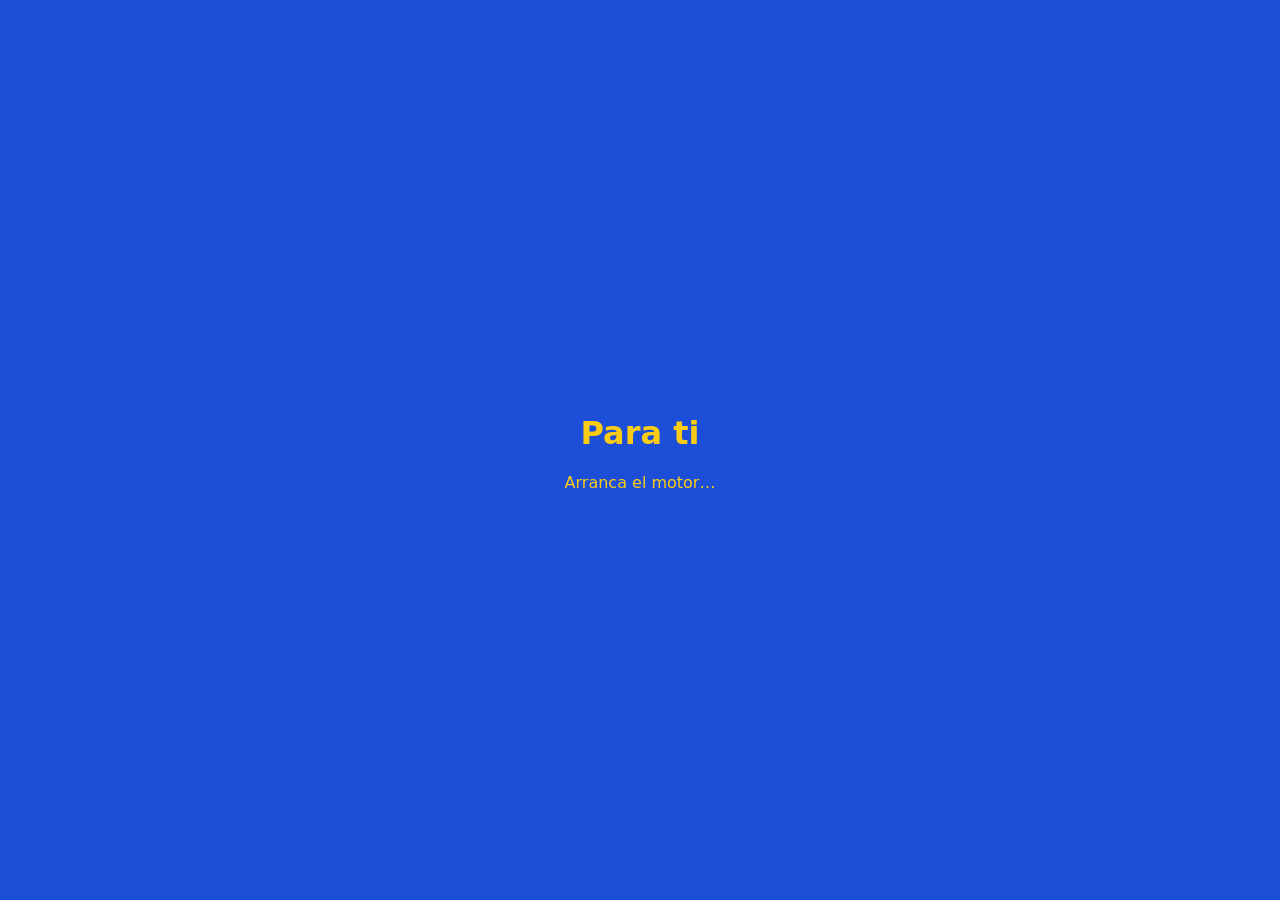
==== site/index.html @ e58b70af "Esqueleto inicial del sitio Co-Authored-By: Claude Sonnet 5.5 <noreply@anthropic.com>" ====
<!DOCTYPE html>
<html lang="es">
<head>
  <meta charset="UTF-8">
  <meta name="viewport" content="width=device-width, initial-scale=1">
  <title>Para ti</title>
  <link rel="stylesheet" href="css/estilos.css">
</head>
<body>
  <main>
    <h1>Para ti</h1>
    <p>Arranca el motor…</p>
  </main>
  <script src="js/main.js"></script>
</body>
</html>
---- site/css/estilos.css ----
:root { --azul: #1d4ed8; --amarillo: #facc15; }
body { margin: 0; min-height: 100vh; display: grid; place-items: center; background: var(--azul); color: var(--amarillo); font-family: system-ui, sans-serif; text-align: center; }
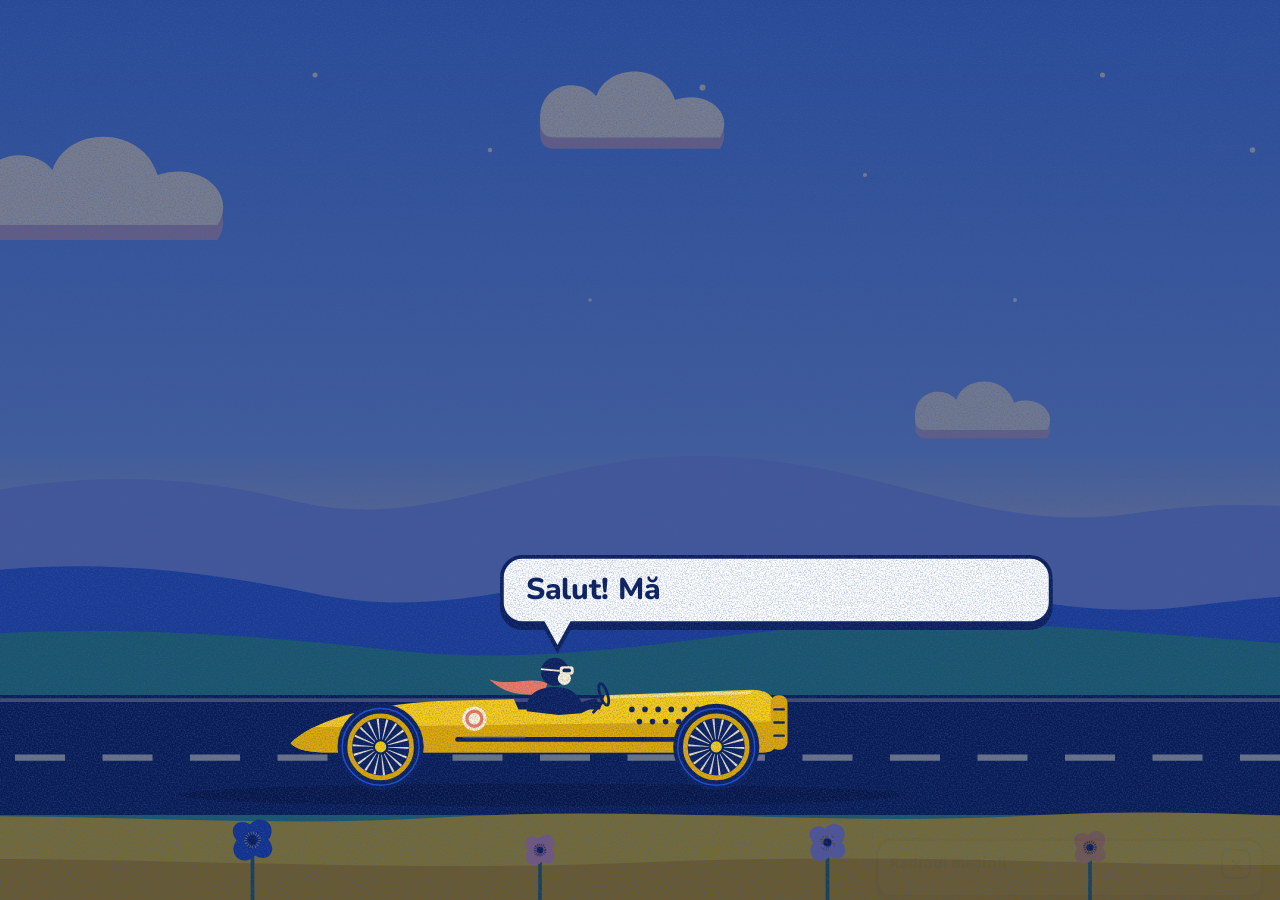
==== commit a249292f: "Nivel 0: arranque con diálogo del piloto, contraseña por hash, radio y barra de flores - Escena SVG " ====
--- a/site/index.html
+++ b/site/index.html
@@ -1,16 +1,263 @@
-<!DOCTYPE html>
-<html lang="es">
+<!doctype html>
+<html lang="ro">
 <head>
-  <meta charset="UTF-8">
+  <meta charset="utf-8">
   <meta name="viewport" content="width=device-width, initial-scale=1">
-  <title>Para ti</title>
+  <meta name="robots" content="noindex, nofollow">
+  <meta name="theme-color" content="#0c1f5c">
+  <title>Pentru tine</title>
+  <link rel="icon" href="data:image/svg+xml,%3Csvg xmlns='http://www.w3.org/2000/svg' viewBox='-50 -50 100 100'%3E%3Cg fill='%23facc15'%3E%3Ccircle cx='-17' cy='-17' r='27'/%3E%3Ccircle cx='17' cy='-17' r='27'/%3E%3Ccircle cx='17' cy='17' r='27'/%3E%3Ccircle cx='-17' cy='17' r='27'/%3E%3C/g%3E%3Ccircle r='12' fill='%230c1f5c'/%3E%3C/svg%3E">
   <link rel="stylesheet" href="css/estilos.css">
 </head>
 <body>
-  <main>
-    <h1>Para ti</h1>
-    <p>Arranca el motor…</p>
-  </main>
-  <script src="js/main.js"></script>
+
+<noscript><p style="padding:2rem;font-family:sans-serif">Pagina aceasta are nevoie de JavaScript.</p></noscript>
+
+<!-- Piezas SVG compartidas (sprite en línea: así CSS puede animarlas) -->
+<svg width="0" height="0" style="position:absolute" aria-hidden="true" focusable="false">
+  <defs>
+    <!-- Grano de impresión -->
+    <filter id="grano" x="0" y="0" width="100%" height="100%">
+      <feTurbulence type="fractalNoise" baseFrequency="0.85" numOctaves="2" seed="7" result="r"/>
+      <feColorMatrix in="r" type="matrix" values="0 0 0 0 0.04  0 0 0 0 0.12  0 0 0 0 0.36  1.6 0 0 0 -0.62"/>
+    </filter>
+
+    <linearGradient id="cielo" x1="0" y1="0" x2="0" y2="1">
+      <stop offset="0" stop-color="#4f86ee"/>
+      <stop offset=".5" stop-color="#86aef5"/>
+      <stop offset=".68" stop-color="#f3d9c4"/>
+    </linearGradient>
+
+    <!-- Rueda de radios -->
+    <g id="rueda">
+      <circle r="46" fill="#0c1f5c"/>
+      <circle r="41" fill="none" stroke="#1d4ed8" stroke-width="1.5"/>
+      <circle r="33" fill="#0c1f5c" stroke="#e0a800" stroke-width="5"/>
+      <circle r="19" fill="none" stroke="#fff4d6" stroke-width="22" stroke-dasharray="1.5 5.13" opacity=".9"/>
+      <circle r="7" fill="#facc15" stroke="#0c1f5c" stroke-width="2"/>
+    </g>
+
+    <clipPath id="cuerpoClip">
+      <path d="M54 164C76 142 128 124 212 119L292 117L297 128L384 128L389 113L546 107Q570 107 572 128L572 162Q572 174 558 174L96 174Q62 174 54 164Z"/>
+    </clipPath>
+
+    <!-- Coche de carreras de perfil (mira a la derecha) -->
+    <symbol id="coche" viewBox="0 0 640 230">
+      <path class="bufanda" d="M328 100C308 92 292 104 266 96C284 113 302 113 324 112Z" fill="#ef7a63"/>
+      <path d="M54 164C76 142 128 124 212 119L292 117L297 128L384 128L389 113L546 107Q570 107 572 128L572 162Q572 174 558 174L96 174Q62 174 54 164Z" fill="#facc15"/>
+      <g clip-path="url(#cuerpoClip)">
+        <path d="M0 148L640 140L640 230L0 230Z" fill="#e0a800"/>
+      </g>
+      <path d="M394 115L544 110" stroke="#fff4d6" stroke-width="3" stroke-linecap="round" opacity=".6" fill="none"/>
+      <path d="M418 128H506" stroke="#0c1f5c" stroke-width="6" stroke-linecap="round" stroke-dasharray="0 14" fill="none"/>
+      <path d="M426 141H510" stroke="#0c1f5c" stroke-width="6" stroke-linecap="round" stroke-dasharray="0 14" fill="none"/>
+      <circle cx="250" cy="138" r="13" fill="#fff4d6"/>
+      <circle cx="250" cy="138" r="8" fill="none" stroke="#ef7a63" stroke-width="3.5"/>
+      <path d="M232 160H540" stroke="#0c1f5c" stroke-width="5" stroke-linecap="round" fill="none"/>
+      <path d="M238 158H304" stroke="#1d4ed8" stroke-width="1.5" stroke-linecap="round" fill="none"/>
+      <rect x="566" y="113" width="18" height="58" rx="8" fill="#e0a800"/>
+      <path d="M570 128h10M570 142h10M570 156h10" stroke="#0c1f5c" stroke-width="2.5" stroke-linecap="round"/>
+      <path d="M306 130C304 112 318 104 336 104C350 104 360 110 364 120L380 116L383 123L364 132L340 134Z" fill="#0c1f5c"/>
+      <circle cx="336" cy="88" r="15" fill="#0c1f5c"/>
+      <circle cx="346" cy="95" r="7" fill="#fff4d6"/>
+      <rect x="341" y="82" width="15" height="9" rx="3.5" fill="#fff4d6"/>
+      <rect x="344" y="84.5" width="9" height="4" rx="2" fill="#0c1f5c"/>
+      <path d="M321 85L341 87" stroke="#fff4d6" stroke-width="2"/>
+      <ellipse cx="388" cy="112" rx="4" ry="12" transform="rotate(-18 388 112)" fill="none" stroke="#0c1f5c" stroke-width="3"/>
+      <path d="M386 121L377 131" stroke="#0c1f5c" stroke-width="3" stroke-linecap="round"/>
+      <g transform="translate(150 168)"><g class="gira"><use href="#rueda"/></g></g>
+      <g transform="translate(508 168)"><g class="gira"><use href="#rueda"/></g></g>
+    </symbol>
+
+    <!-- Cabeza de amapola (vista frontal). Colores por variables CSS -->
+    <g id="cabeza">
+      <g transform="rotate(40)"><ellipse class="p" cy="-20" rx="24" ry="27"/><ellipse class="s" cy="-8" rx="13" ry="11"/></g>
+      <g transform="rotate(130)"><ellipse class="p" cy="-20" rx="21" ry="26"/><ellipse class="s" cy="-8" rx="12" ry="10"/></g>
+      <g transform="rotate(220)"><ellipse class="p" cy="-20" rx="24" ry="27"/><ellipse class="s" cy="-8" rx="13" ry="11"/></g>
+      <g transform="rotate(310)"><ellipse class="p" cy="-20" rx="21" ry="26"/><ellipse class="s" cy="-8" rx="12" ry="10"/></g>
+      <circle class="e" r="14" fill="none" stroke-width="6" stroke-dasharray="1.4 3.78"/>
+      <circle class="n" r="9"/>
+    </g>
+
+    <!-- Amapola bicolor: pétalos amarillos con mancha azul -->
+    <g id="cabeza-bi">
+      <g transform="rotate(40)"><ellipse cy="-20" rx="24" ry="27" fill="#facc15"/><ellipse cy="-9" rx="17" ry="16" fill="#1d4ed8"/></g>
+      <g transform="rotate(130)"><ellipse cy="-20" rx="21" ry="26" fill="#facc15"/><ellipse cy="-9" rx="15" ry="15" fill="#1d4ed8"/></g>
+      <g transform="rotate(220)"><ellipse cy="-20" rx="24" ry="27" fill="#facc15"/><ellipse cy="-9" rx="17" ry="16" fill="#1d4ed8"/></g>
+      <g transform="rotate(310)"><ellipse cy="-20" rx="21" ry="26" fill="#facc15"/><ellipse cy="-9" rx="15" ry="15" fill="#1d4ed8"/></g>
+      <circle r="14" fill="none" stroke="#fff4d6" stroke-width="6" stroke-dasharray="1.4 3.78"/>
+      <circle r="9" fill="#0c1f5c"/>
+    </g>
+
+    <!-- Nube con sombra rosada -->
+    <g id="nube">
+      <path transform="translate(0 6)" d="M0 30C0 10 22 8 30 18C36 0 66 0 72 20C90 14 104 28 96 40L8 40C0 40 0 34 0 30Z" fill="#f3b3b3" opacity=".75"/>
+      <path d="M0 30C0 10 22 8 30 18C36 0 66 0 72 20C90 14 104 28 96 40L8 40C0 40 0 34 0 30Z" fill="#fff4d6"/>
+    </g>
+
+    <!-- Colinas que se repiten sin costura (ancho 1280) -->
+    <path id="colina-lejana" d="M0 430C120 380 240 370 360 400C480 430 560 360 700 365C840 370 920 430 1040 410C1140 395 1220 410 1280 430L1280 720L0 720Z"/>
+    <path id="colina-media" d="M0 480C140 440 260 450 380 475C500 500 580 450 720 450C860 450 960 500 1080 485C1170 474 1230 470 1280 480L1280 720L0 720Z"/>
+    <path id="colina-cercana" d="M0 520C160 495 300 505 440 520C600 538 720 495 880 498C1020 500 1160 520 1280 520L1280 720L0 720Z"/>
+
+    <!-- Franja de campo con amapolas (ancho 1280) -->
+    <g id="campo-tile">
+      <path d="M0 656C160 646 320 664 480 654C640 644 800 662 960 652C1100 645 1200 658 1280 656L1280 720L0 720Z" fill="#facc15"/>
+      <path d="M0 690C200 680 400 700 640 690C880 680 1080 698 1280 690L1280 720L0 720Z" fill="#e0a800"/>
+      <g stroke="#2b6f62" stroke-width="3" stroke-linecap="round" fill="none">
+        <path d="M110 720V686M330 720V682M560 720V690M790 720V684M1000 720V688M1190 720V684"/>
+      </g>
+      <use href="#cabeza" transform="translate(110 676) scale(.34)" style="--petalo:#ef7a63;--sombra:#c4503f;--centro:#facc15"/>
+      <use href="#cabeza" transform="translate(330 672) scale(.4)" style="--petalo:#1d4ed8;--sombra:#0c1f5c;--centro:#fff4d6"/>
+      <use href="#cabeza" transform="translate(560 680) scale(.3)" style="--petalo:#f4a3b5;--sombra:#d9708c;--centro:#0c1f5c"/>
+      <use href="#cabeza" transform="translate(790 674) scale(.36)" style="--petalo:#a99be8;--sombra:#6f5fc4;--centro:#facc15"/>
+      <use href="#cabeza" transform="translate(1000 678) scale(.32)" style="--petalo:#f5a04a;--sombra:#d4772a;--centro:#0c1f5c"/>
+      <use href="#cabeza" transform="translate(1190 674) scale(.38)" style="--petalo:#5b8ff0;--sombra:#2f63e6;--centro:#fff4d6"/>
+    </g>
+
+    <!-- Icono de altavoz -->
+    <symbol id="icono-altavoz" viewBox="0 0 24 24">
+      <path d="M3 9v6h4l5 4V5L7 9H3z" fill="currentColor"/>
+      <path class="ondas" d="M15.5 8.5a5 5 0 0 1 0 7M18 6a8.5 8.5 0 0 1 0 12" fill="none" stroke="currentColor" stroke-width="2" stroke-linecap="round"/>
+      <path class="tachado" d="M4 4l16 16" stroke="currentColor" stroke-width="2.4" stroke-linecap="round"/>
+    </symbol>
+  </defs>
+</svg>
+
+<main id="juego">
+
+  <header class="hud">
+    <div class="hud-nivel oculto" id="hud-nivel" aria-live="polite">
+      <span class="hud-etiqueta" id="hud-numero">Nivelul 0</span>
+      <span class="hud-titulo" id="hud-titulo">Pornirea</span>
+    </div>
+    <div class="hud-flores oculto" id="hud-flores" role="img" aria-label="Flori adunate"></div>
+    <div class="radio-control" id="radio-control" hidden>
+      <button class="radio-boton" id="radio-boton" type="button" aria-pressed="true" aria-label="Oprește sau pornește sunetul">
+        <svg viewBox="0 0 24 24" aria-hidden="true"><use href="#icono-altavoz"/></svg>
+      </button>
+      <input class="radio-volumen" id="radio-volumen" type="range" min="0" max="100" step="1" value="35" aria-label="Volumul muzicii">
+    </div>
+  </header>
+
+  <!-- NIVEL 0 · Pornirea -->
+  <section class="nivel" id="nivel-0" aria-labelledby="n0-titlu">
+
+    <svg class="escena" viewBox="0 0 1280 720" preserveAspectRatio="xMidYMax slice" aria-hidden="true">
+      <rect width="1280" height="720" fill="url(#cielo)"/>
+
+      <g class="estrellas" fill="#fff4d6">
+        <circle cx="120" cy="90" r="2.2"/><circle cx="260" cy="150" r="1.6"/><circle cx="380" cy="60" r="2"/>
+        <circle cx="520" cy="120" r="1.8"/><circle cx="690" cy="70" r="2.4"/><circle cx="820" cy="140" r="1.6"/>
+        <circle cx="1010" cy="60" r="2"/><circle cx="1130" cy="120" r="2.2"/><circle cx="1200" cy="210" r="1.6"/>
+        <circle cx="70" cy="230" r="1.8"/><circle cx="940" cy="240" r="1.6"/><circle cx="600" cy="240" r="1.4"/>
+      </g>
+
+      <g class="sol">
+        <circle cx="1000" cy="190" r="86" fill="#fff4d6" opacity=".22"/>
+        <circle cx="1000" cy="190" r="52" fill="#ffe9a8"/>
+      </g>
+
+      <g transform="translate(110 100) scale(2)"><use class="nube" href="#nube"/></g>
+      <g transform="translate(560 50) scale(1.5)"><use class="nube b" href="#nube"/></g>
+      <g transform="translate(860 300) scale(1.1)" opacity=".9"><use class="nube" href="#nube"/></g>
+
+      <g class="capa lejana" fill="#8aa0f0">
+        <use href="#colina-lejana"/><use href="#colina-lejana" x="1280"/>
+      </g>
+      <g class="capa media" fill="#2f63e6">
+        <use href="#colina-media"/><use href="#colina-media" x="1280"/>
+      </g>
+      <g class="capa cercana" fill="#2f9e8c">
+        <use href="#colina-cercana"/><use href="#colina-cercana" x="1280"/>
+      </g>
+
+      <!-- carretera -->
+      <rect y="556" width="1280" height="96" fill="#0c1f5c"/>
+      <path d="M0 560H1280" stroke="#fff4d6" stroke-width="3" opacity=".5"/>
+      <path class="carretera" d="M0 606H1280" stroke="#fff4d6" stroke-width="5" stroke-dasharray="40 30" opacity=".9"/>
+
+      <g class="capa campo">
+        <use href="#campo-tile"/><use href="#campo-tile" x="1280"/>
+      </g>
+
+      <rect class="oscuridad" width="1280" height="720" fill="#0a1a52"/>
+
+      <!-- coche -->
+      <ellipse cx="560" cy="636" rx="290" ry="9" fill="#06113a" opacity=".5"/>
+      <g class="coche-sale"><g class="coche-tose"><g class="coche-rebota">
+        <use href="#coche" x="320" y="471.5" width="480" height="172.5"/>
+        <g class="humo" fill="#fff4d6">
+          <circle class="puf puf1" cx="352" cy="592" r="9"/>
+          <circle class="puf puf2" cx="352" cy="592" r="9"/>
+          <circle class="puf puf3" cx="352" cy="592" r="9"/>
+        </g>
+      </g></g>
+
+      <!-- Viñeta: el piloto "habla" (mensajes cortos). La punta apunta a su cabeza. -->
+      <foreignObject class="vineta-caja" x="528" y="372" width="560" height="150">
+        <div xmlns="http://www.w3.org/1999/xhtml" class="vineta" aria-hidden="true"><p id="n0-vineta-texto"></p></div>
+      </foreignObject>
+      </g>
+
+      <rect width="1280" height="720" filter="url(#grano)" opacity=".5" style="pointer-events:none"/>
+    </svg>
+
+    <h1 class="sr-only" id="n0-titlu">Pornește motorul</h1>
+
+    <p class="pista-clic" id="n0-pista-clic" hidden>Apasă oriunde pentru a continua</p>
+
+    <!-- Entrada de la palabra: aparece cuando el piloto termina de hablar -->
+    <div class="acceso" id="n0-acceso" hidden>
+      <form id="n0-formular" autocomplete="off" novalidate>
+        <label class="sr-only" for="n0-cuvant">Cuvântul secret</label>
+        <input id="n0-cuvant" type="text" inputmode="text" autocomplete="off" autocapitalize="off" autocorrect="off" spellcheck="false" maxlength="40" placeholder="scrie aici…">
+        <button class="boton" type="submit">Pornește motorul</button>
+      </form>
+
+      <button class="enlace" id="n0-indiciu" type="button">Am nevoie de un indiciu</button>
+    </div>
+    <p class="mesaj sr-only" id="n0-mesaj" role="status" aria-live="polite"></p>
+
+    <aside class="notas" id="n0-notas" aria-label="Indicii" hidden>
+      <ol class="lista-indicii" id="n0-indicii"></ol>
+    </aside>
+
+    <div class="panel panel-versiculo" id="n0-versiculo" hidden>
+      <svg class="flor-grande" viewBox="0 0 140 200" aria-hidden="true">
+        <path class="tallo" d="M70 200C68 160 72 126 70 96" fill="none" stroke="#2b6f62" stroke-width="5" stroke-linecap="round"/>
+        <path class="hoja" d="M70 160C40 154 22 130 26 110C52 116 68 136 70 160Z" fill="#5aa88a"/>
+        <path class="hoja" d="M70 140C98 134 116 112 112 94C88 100 72 118 70 140Z" fill="#5aa88a"/>
+        <g transform="translate(70 70)"><g class="cabeza-anim"><use href="#cabeza" style="--petalo:#facc15;--sombra:#e0a800;--centro:#0c1f5c"/></g></g>
+      </svg>
+      <div class="texto-versiculo">
+        <p class="etiqueta">Prima floare a drumului</p>
+        <blockquote>
+          <p>Și dacă se scoală cineva asupra unuia, doi pot să-i stea împotrivă; și funia împletită în trei nu se rupe ușor.</p>
+          <footer>Ecleziastul 4:12</footer>
+        </blockquote>
+        <button class="boton" id="n0-continua" type="button">Mai departe</button>
+      </div>
+    </div>
+  </section>
+
+</main>
+
+<!-- Radio del coche (reproductor de YouTube). Se muestra sola si el navegador bloquea el sonido o falla -->
+<aside class="radio-panel cerrado" id="radio-panel" aria-label="Radioul mașinii">
+  <div class="radio-cabecera">
+    <span class="radio-titulo">Radioul mașinii</span>
+    <button type="button" class="radio-cerrar" id="radio-cerrar" aria-label="Închide radioul">&times;</button>
+  </div>
+  <div id="radio-reproductor"></div>
+  <p class="radio-nota" id="radio-nota" role="status"></p>
+</aside>
+
+<script src="js/utiles.js"></script>
+<script src="js/radio.js"></script>
+<script src="js/sonidos.js"></script>
+<script src="js/dialogo.js"></script>
+<script src="js/main.js"></script>
+<script src="js/niveles/nivel0.js"></script>
 </body>
 </html>
--- a/site/css/estilos.css
+++ b/site/css/estilos.css
@@ -1,2 +1,215 @@
-:root { --azul: #1d4ed8; --amarillo: #facc15; }
-body { margin: 0; min-height: 100vh; display: grid; place-items: center; background: var(--azul); color: var(--amarillo); font-family: system-ui, sans-serif; text-align: center; }
+/* ===== Fuentes (autoalojadas; cubren ă â î ș ț) ===== */
+@font-face{font-family:'Baloo 2';font-style:normal;font-weight:800;font-display:swap;src:url('../assets/fonts/baloo2-latin-ext.woff2') format('woff2');unicode-range:U+0100-02BA, U+02BD-02C5, U+02C7-02CC, U+02CE-02D7, U+02DD-02FF, U+0304, U+0308, U+0329, U+1D00-1DBF, U+1E00-1E9F, U+1EF2-1EFF, U+2020, U+20A0-20AB, U+20AD-20C4, U+2113, U+2C60-2C7F, U+A720-A7FF}
+@font-face{font-family:'Baloo 2';font-style:normal;font-weight:800;font-display:swap;src:url('../assets/fonts/baloo2-latin.woff2') format('woff2');unicode-range:U+0000-00FF, U+0131, U+0152-0153, U+02BB-02BC, U+02C6, U+02DA, U+02DC, U+0304, U+0308, U+0329, U+2000-206F, U+20AC, U+2122, U+2191, U+2193, U+2212, U+2215, U+FEFF, U+FFFD}
+@font-face{font-family:'Nunito';font-style:normal;font-weight:400 800;font-display:swap;src:url('../assets/fonts/nunito-latin-ext.woff2') format('woff2');unicode-range:U+0100-02BA, U+02BD-02C5, U+02C7-02CC, U+02CE-02D7, U+02DD-02FF, U+0304, U+0308, U+0329, U+1D00-1DBF, U+1E00-1E9F, U+1EF2-1EFF, U+2020, U+20A0-20AB, U+20AD-20C4, U+2113, U+2C60-2C7F, U+A720-A7FF}
+@font-face{font-family:'Nunito';font-style:normal;font-weight:400 800;font-display:swap;src:url('../assets/fonts/nunito-latin.woff2') format('woff2');unicode-range:U+0000-00FF, U+0131, U+0152-0153, U+02BB-02BC, U+02C6, U+02DA, U+02DC, U+0304, U+0308, U+0329, U+2000-206F, U+20AC, U+2122, U+2191, U+2193, U+2212, U+2215, U+FEFF, U+FFFD}
+
+/* ===== Paleta y base ===== */
+:root{
+  --azul:#1d4ed8; --azul-oscuro:#0c1f5c; --azul-medio:#2f63e6; --azul-cielo:#5b8ff0;
+  --amarillo:#facc15; --ambar:#e0a800; --crema:#fff4d6;
+  --coral:#ef7a63; --coral-oscuro:#b8432f; --rosa:#f4a3b5; --lila:#a99be8; --naranja:#f5a04a; --menta:#5fc4b0;
+  --salvia:#5aa88a; --tallo:#2b6f62;
+  --fuente-titulo:'Baloo 2','Nunito',system-ui,sans-serif;
+  --fuente:'Nunito',system-ui,-apple-system,'Segoe UI',sans-serif;
+}
+*{box-sizing:border-box}
+html,body{height:100%;margin:0}
+body{background:var(--azul-oscuro);color:var(--azul-oscuro);font-family:var(--fuente);font-size:clamp(17px,1.25vw,21px);line-height:1.5;overflow:hidden}
+.sr-only{position:absolute;width:1px;height:1px;margin:-1px;padding:0;overflow:hidden;clip:rect(0 0 0 0);white-space:nowrap;border:0}
+[hidden]{display:none!important}
+
+/* Colores de la amapola (por variables, para reutilizarla en cada nivel) */
+.p{fill:var(--petalo)}
+.s{fill:var(--sombra);opacity:var(--op,.55)}
+.e{stroke:var(--centro)}
+.n{fill:var(--nucleo,#0c1f5c)}
+
+/* ===== Estructura ===== */
+#juego{position:fixed;inset:0}
+.nivel{position:absolute;inset:0;display:none}
+.nivel.activo{display:block}
+.nivel.entrando{animation:entra .9s ease both}
+.nivel.saliendo{animation:sale .6s ease both}
+@keyframes entra{from{opacity:0}to{opacity:1}}
+@keyframes sale{to{opacity:0}}
+
+/* ===== HUD ===== */
+.hud{position:fixed;top:0;left:0;right:0;z-index:30;display:flex;align-items:center;justify-content:space-between;gap:16px;padding:14px 22px;pointer-events:none}
+.hud-nivel{display:flex;align-items:center;gap:10px;background:var(--crema);border:3px solid var(--azul-oscuro);border-radius:999px;padding:4px 18px 4px 6px;box-shadow:0 4px 0 var(--azul-oscuro)}
+.hud-nivel{transition:opacity .7s ease,transform .7s cubic-bezier(.2,1.3,.4,1)}
+.hud-nivel.oculto{opacity:0;transform:translateY(-14px);visibility:hidden}
+.hud-etiqueta{background:var(--coral);color:#fff;font-family:var(--fuente-titulo);font-weight:800;font-size:.85em;letter-spacing:.04em;text-transform:uppercase;border-radius:999px;padding:1px 12px}
+.hud-titulo{font-family:var(--fuente-titulo);font-weight:800;color:var(--azul)}
+/* Flores del camino: siempre las nueve a la vista, apagadas (grises) hasta superar cada nivel */
+.hud-flores{position:absolute;left:50%;top:14px;transform:translateX(-50%);display:flex;align-items:center;gap:2px;padding:3px 12px;background:var(--crema);border:3px solid var(--azul-oscuro);border-radius:999px;box-shadow:0 4px 0 var(--azul-oscuro);transition:opacity .7s ease,transform .7s cubic-bezier(.2,1.3,.4,1)}
+.hud-flores.oculto{opacity:0;transform:translateX(-50%) translateY(-14px);visibility:hidden}
+.hud-flor{width:30px;height:30px;overflow:visible;transition:filter .5s ease,opacity .5s ease,transform .5s ease}
+.hud-flor.apagada{filter:grayscale(1);opacity:.42;transform:scale(.78)}
+.hud-flor.encendida{animation:activa .85s cubic-bezier(.2,1.4,.4,1) both}
+.hud-flor.rapida{animation:none}
+@keyframes activa{0%{transform:scale(.78) rotate(0);filter:grayscale(1);opacity:.42}45%{transform:scale(1.5) rotate(-14deg);filter:none;opacity:1}100%{transform:scale(1) rotate(0);filter:none;opacity:1}}
+.radio-boton{pointer-events:auto;width:46px;height:46px;border-radius:50%;border:3px solid var(--azul-oscuro);background:var(--crema);color:var(--azul);box-shadow:0 4px 0 var(--azul-oscuro);display:grid;place-items:center;cursor:pointer;padding:0}
+.radio-boton svg{width:26px;height:26px}
+.radio-boton .tachado{opacity:0}
+.radio-boton[aria-pressed="false"] .ondas{opacity:0}
+.radio-boton[aria-pressed="false"] .tachado{opacity:1}
+.radio-boton:active{transform:translateY(3px);box-shadow:0 1px 0 var(--azul-oscuro)}
+
+/* Control de música: botón de silenciar + deslizador de volumen en una misma pastilla */
+.radio-control{pointer-events:auto;display:flex;align-items:center;gap:12px;background:var(--crema);border:3px solid var(--azul-oscuro);border-radius:999px;box-shadow:0 4px 0 var(--azul-oscuro);padding:3px 16px 3px 3px}
+.radio-control .radio-boton{width:38px;height:38px;border:0;box-shadow:none;background:var(--amarillo);color:var(--azul-oscuro)}
+.radio-control .radio-boton:active{transform:scale(.92);box-shadow:none}
+.radio-volumen{-webkit-appearance:none;appearance:none;width:112px;height:8px;margin:0;border-radius:99px;background:linear-gradient(to right,var(--azul) var(--nivel,35%),#c9d3f3 var(--nivel,35%));cursor:pointer}
+.radio-volumen::-webkit-slider-thumb{-webkit-appearance:none;appearance:none;width:20px;height:20px;border-radius:50%;background:var(--amarillo);border:3px solid var(--azul-oscuro)}
+.radio-volumen::-moz-range-thumb{width:14px;height:14px;border-radius:50%;background:var(--amarillo);border:3px solid var(--azul-oscuro)}
+.radio-volumen::-moz-range-track{background:transparent}
+.radio-volumen:focus-visible{outline:3px solid var(--amarillo);outline-offset:5px}
+.radio-boton:focus-visible,.boton:focus-visible,input:focus-visible{outline:4px solid var(--amarillo);outline-offset:2px}
+/* Radio del coche: siempre dentro de la ventana (el audio no se corta); cerrada = transparente */
+.radio-panel{position:fixed;right:16px;bottom:16px;z-index:40;width:388px;max-width:calc(100vw - 32px);background:var(--crema);border:3px solid var(--azul-oscuro);border-radius:16px;box-shadow:0 6px 0 var(--azul-oscuro),0 18px 32px rgba(6,17,58,.3);padding:8px 10px 10px;transition:opacity .5s ease,transform .5s ease}
+.radio-panel.cerrado{opacity:.01;transform:translateY(14px);pointer-events:none}
+.radio-cabecera{display:flex;align-items:center;justify-content:space-between;margin-bottom:6px}
+.radio-titulo{font-family:var(--fuente-titulo);font-weight:800;color:var(--azul)}
+.radio-cerrar{font:inherit;font-weight:800;font-size:1.3em;line-height:1;width:30px;height:30px;border:2px solid var(--azul-oscuro);border-radius:8px;background:#fff;color:var(--azul-oscuro);cursor:pointer;padding:0}
+.radio-panel iframe{display:block;width:100%;height:auto;aspect-ratio:356/200;border:0;border-radius:8px;background:#000}
+.radio-nota{margin:8px 2px 0;font-weight:700;color:var(--azul-oscuro);min-height:1.2em}
+.radio-nota:empty{display:none}
+
+/* ===== Escena ===== */
+.escena{position:absolute;inset:0;width:100%;height:100%;display:block;--giro:paused}
+.escena.rodando{--giro:running}
+.capa{animation:desliza linear infinite;animation-play-state:var(--giro,paused)}
+.capa.lejana{animation-duration:140s}
+.capa.media{animation-duration:70s}
+.capa.cercana{animation-duration:34s}
+.capa.campo{animation-duration:7s}
+@keyframes desliza{to{transform:translateX(-1280px)}}
+.carretera{animation:carretera .285s linear infinite;animation-play-state:var(--giro,paused)}
+@keyframes carretera{to{stroke-dashoffset:-70}}
+.nube{animation:nube 30s ease-in-out infinite alternate}
+.nube.b{animation-duration:42s}
+@keyframes nube{to{transform:translateX(60px)}}
+
+.oscuridad{opacity:.55;transition:opacity 2.2s ease;pointer-events:none}
+.escena.encendida .oscuridad{opacity:0}
+.estrellas{transition:opacity 1.6s ease}
+.escena.encendida .estrellas{opacity:0}
+.sol{transform:translateY(340px);transition:transform 4.5s cubic-bezier(.2,.7,.2,1)}
+.escena.encendida .sol{transform:translateY(0)}
+
+/* Coche: ruedas y bufanda dependen de --giro (hereda a través del <use>) */
+.gira{transform-box:fill-box;transform-origin:center;animation:gira .7s linear infinite;animation-play-state:var(--giro,paused)}
+@keyframes gira{to{transform:rotate(360deg)}}
+.bufanda{transform-box:fill-box;transform-origin:right center;animation:bufanda .35s ease-in-out infinite alternate;animation-play-state:var(--giro,paused)}
+@keyframes bufanda{to{transform:skewY(-6deg) scaleX(1.08)}}
+.escena.rodando .coche-rebota{animation:rebota .7s ease-in-out infinite alternate}
+@keyframes rebota{from{transform:translateY(0)}to{transform:translateY(-3px)}}
+.coche-tose.tose{animation:tose .55s linear 2}
+@keyframes tose{0%,100%{transform:translate(0,0)}15%{transform:translate(-3px,1px)}30%{transform:translate(3px,-1px)}45%{transform:translate(-2.5px,1.5px)}60%{transform:translate(2.5px,-1px)}75%{transform:translate(-2px,0)}90%{transform:translate(1.5px,1px)}}
+.coche-sale{transition:transform 1.7s cubic-bezier(.5,0,.9,.5)}
+.escena.sale .coche-sale{transform:translateX(1150px)}
+
+.puf{opacity:0;transform-box:fill-box;transform-origin:center}
+.escena.humo-activo .puf{animation:puf 1s ease-out infinite}
+.puf2{animation-delay:.18s!important}
+.puf3{animation-delay:.36s!important}
+@keyframes puf{0%{opacity:.85;transform:translate(0,0) scale(.6)}100%{opacity:0;transform:translate(-70px,-38px) scale(2.6)}}
+
+/* ===== Viñeta del piloto (mensajes cortos) ===== */
+.vineta-caja{overflow:visible;pointer-events:none}
+.vineta{height:100%;display:flex;align-items:flex-end;justify-content:flex-start;pointer-events:none}
+.vineta p{position:relative;margin:0 0 22px;max-width:100%;padding:10px 18px 11px;background:#fff;color:var(--azul-oscuro);border:3px solid var(--azul-oscuro);border-radius:18px;box-shadow:0 4px 0 var(--azul-oscuro);font-family:var(--fuente);font-weight:800;font-size:24px;line-height:1.2;opacity:0;transform:scale(.4);transform-origin:43px 100%}
+.vineta p:empty{display:none}
+.vineta p .resto{visibility:hidden}
+.vineta p .avanza{display:inline-block;vertical-align:middle;margin-left:10px;border-style:solid;border-width:10px 8px 0 8px;border-color:var(--azul) transparent transparent transparent;animation:flecha .7s ease-in-out infinite alternate}
+@keyframes flecha{to{transform:translateY(4px)}}
+.vineta p::before,.vineta p::after{content:'';position:absolute;border-style:solid;border-color:transparent}
+.vineta p::before{left:30px;bottom:-26px;border-width:24px 13px 0 13px;border-top-color:var(--azul-oscuro)}
+.vineta p::after{left:32px;bottom:-19px;border-width:20px 11px 0 11px;border-top-color:#fff}
+.vineta p.visible{animation:pop .38s cubic-bezier(.2,1.4,.4,1) forwards}
+.vineta p.saliendo{animation:despop .24s ease forwards}
+.vineta p.eroare{color:var(--coral-oscuro)}
+.vineta p.succes{color:var(--azul)}
+@keyframes pop{from{opacity:0;transform:scale(.4)}to{opacity:1;transform:scale(1)}}
+@keyframes despop{from{opacity:1;transform:scale(1)}to{opacity:0;transform:scale(.6)}}
+
+/* ===== Paneles (cuadros de diálogo) ===== */
+.panel{position:absolute;left:50%;top:clamp(66px,10vh,108px);transform:translateX(-50%);z-index:10;width:min(540px,90vw);font-size:clamp(15.5px,1.15vw,19px);background:var(--crema);border:3px solid var(--azul-oscuro);border-radius:18px;box-shadow:0 6px 0 var(--azul-oscuro),0 20px 36px rgba(6,17,58,.28);padding:20px 26px;transition:opacity .7s ease,transform .7s ease}
+.panel.fuera{opacity:0;transform:translateX(-50%) translateY(-24px);pointer-events:none}
+.panel h1{margin:0 0 8px;font-family:var(--fuente-titulo);font-weight:800;font-size:clamp(26px,2.5vw,36px);line-height:1.02;color:var(--azul)}
+.panel p{margin:0 0 .6em}
+.panel p:last-child{margin-bottom:0}
+
+/* Acceso: solo la entrada de la palabra (sin tarjeta de texto). Aparece al acabar el diálogo. */
+.acceso{position:absolute;left:50%;top:clamp(104px,17vh,160px);transform:translateX(-50%);z-index:10;width:min(540px,90vw);display:flex;flex-direction:column;align-items:center;gap:8px;transition:opacity .7s ease,transform .7s ease}
+.acceso.entra{animation:apareceAcceso .6s ease backwards}
+@keyframes apareceAcceso{from{opacity:0;transform:translateX(-50%) translateY(14px)}to{opacity:1;transform:translateX(-50%)}}
+.acceso.fuera{opacity:0;transform:translateX(-50%) translateY(-24px);pointer-events:none}
+#n0-formular{width:100%;display:flex;gap:10px;margin:0;padding:10px;background:var(--crema);border:3px solid var(--azul-oscuro);border-radius:16px;box-shadow:0 5px 0 var(--azul-oscuro),0 18px 30px rgba(6,17,58,.25)}
+
+/* Aviso de que se avanza con un clic en cualquier parte */
+.pista-clic{position:fixed;left:50%;top:clamp(66px,9vh,86px);transform:translateX(-50%);z-index:12;margin:0;padding:4px 18px;background:var(--crema);border:3px solid var(--azul-oscuro);border-radius:999px;box-shadow:0 4px 0 var(--azul-oscuro);font-weight:800;font-size:.95em;color:var(--azul-oscuro);pointer-events:none;animation:latido 1.6s ease-in-out infinite}
+@keyframes latido{50%{transform:translateX(-50%) scale(1.05)}}
+#n0-cuvant{flex:1 1 170px;min-width:0;font:inherit;font-size:1.05em;font-weight:700;color:var(--azul-oscuro);background:#fff;border:3px solid var(--azul-oscuro);border-radius:12px;padding:8px 14px}
+#n0-cuvant::placeholder{color:#8b93b8;font-weight:600}
+.boton{font-family:var(--fuente-titulo);font-weight:800;font-size:1em;color:var(--azul-oscuro);background:var(--amarillo);border:3px solid var(--azul-oscuro);border-radius:12px;padding:7px 18px;cursor:pointer;box-shadow:0 4px 0 var(--azul-oscuro);transition:transform .08s,box-shadow .08s}
+.boton:hover{transform:translateY(-1px)}
+.boton:active{transform:translateY(4px);box-shadow:0 1px 0 var(--azul-oscuro)}
+.enlace{flex:0 0 auto;font-family:var(--fuente-titulo);font-weight:800;font-size:1em;color:var(--azul-oscuro);background:var(--crema);border:3px solid var(--azul-oscuro);border-radius:999px;padding:5px 20px;cursor:pointer;box-shadow:0 4px 0 var(--azul-oscuro);transition:transform .08s,box-shadow .08s}
+.enlace:hover{transform:translateY(-1px)}
+.enlace:active{transform:translateY(3px);box-shadow:0 1px 0 var(--azul-oscuro)}
+.enlace:focus-visible{outline:3px solid var(--amarillo);outline-offset:1px}
+.enlace.pulsa{animation:pulsa 1.2s ease-in-out infinite}
+@keyframes pulsa{50%{background:var(--amarillo)}}
+.boton[disabled]{opacity:.5;cursor:default}
+
+.mesaj{min-height:1.4em;margin:0!important;font-weight:700}
+.mesaj.eroare{color:var(--coral-oscuro)}
+.mesaj.succes{color:var(--azul)}
+/* Pistas: notas amarillas a la derecha del panel, para no tapar nunca el coche */
+.notas{position:absolute;inset:0;z-index:9;pointer-events:none;transition:opacity .6s ease}
+.notas.fuera{opacity:0}
+.lista-indicii{margin:0;padding:0;list-style:none}
+.lista-indicii li{position:absolute;background:var(--amarillo);color:var(--azul-oscuro);border:3px solid var(--azul-oscuro);border-radius:6px 16px 8px 16px;padding:10px 14px;box-shadow:0 5px 0 var(--azul-oscuro);font-weight:700;font-size:.92em;line-height:1.35;transform-origin:top left;animation:cae .6s cubic-bezier(.2,1.3,.4,1) both}
+/* Cada nota va a un sitio distinto de la pantalla: nunca encima de la entrada ni de la viñeta del piloto */
+.lista-indicii li:nth-child(1){--nota:-2deg;left:3vw;top:clamp(120px,20vh,180px);width:min(300px,calc(50vw - 270px - 3vw - 14px))}
+.lista-indicii li:nth-child(2){--nota:1.6deg;right:3vw;top:clamp(130px,22vh,190px);width:min(300px,calc(50vw - 270px - 3vw - 14px))}
+.lista-indicii li:nth-child(3){--nota:-1deg;left:5vw;top:clamp(300px,52vh,420px);width:min(300px,28vw)}
+.lista-indicii b{color:var(--azul);font-family:var(--fuente-titulo)}
+@keyframes cae{from{opacity:0;transform:translateY(-20px) rotate(calc(var(--nota,0deg) - 7deg))}to{opacity:1;transform:rotate(var(--nota,0deg))}}
+@media (max-width:900px){
+  /* En ventanas estrechas las notas se apilan abajo en lugar de repartirse */
+  .notas{inset:auto;left:50%;bottom:12px;transform:translateX(-50%);width:min(520px,92vw)}
+  .lista-indicii li:nth-child(n){position:static;width:auto;margin:0 0 12px}
+}
+
+/* Panel del versículo + primera flor */
+.panel-versiculo{display:flex;align-items:center;gap:20px;animation:apareceFicha .8s ease backwards}
+@keyframes apareceFicha{from{opacity:0;transform:translateX(-50%) translateY(16px)}to{opacity:1;transform:translateX(-50%)}}
+.flor-grande{flex:0 0 auto;width:clamp(80px,8vw,108px);height:auto;overflow:visible}
+.texto-versiculo{flex:1;min-width:0}
+.etiqueta{margin:0 0 6px!important;font-family:var(--fuente-titulo);font-weight:800;font-size:.95em;letter-spacing:.05em;text-transform:uppercase;color:var(--coral-oscuro)}
+blockquote{margin:0 0 12px;font-size:1.06em;font-weight:600}
+blockquote p{margin:0 0 6px!important}
+blockquote footer{font-family:var(--fuente-titulo);font-weight:800;color:var(--azul)}
+.cabeza-anim{transform-box:fill-box;transform-origin:center;transform:scale(0)}
+.tallo{stroke-dasharray:140;stroke-dashoffset:140}
+.hoja{transform-box:fill-box;transform-origin:center bottom;transform:scale(0)}
+.panel-versiculo.florece .tallo{animation:crece .9s ease-out .1s forwards}
+.panel-versiculo.florece .hoja{animation:brotahoja .6s ease-out .7s forwards}
+.panel-versiculo.florece .cabeza-anim{animation:florece 1.1s cubic-bezier(.2,1.4,.4,1) .9s forwards}
+@keyframes crece{to{stroke-dashoffset:0}}
+@keyframes brotahoja{to{transform:scale(1)}}
+@keyframes florece{from{transform:scale(0) rotate(-50deg)}to{transform:scale(1.15) rotate(0)}}
+
+/* Grano sobre la escena ya va dentro del SVG; aquí, ajustes para pantallas pequeñas */
+@media (max-width:720px){
+  .panel{padding:20px 18px}
+  .panel-versiculo{flex-direction:column;text-align:center}
+  .hud{padding:10px 12px}
+}
+
+@media (prefers-reduced-motion:reduce){
+  *,*::before,*::after{animation-duration:.01ms!important;animation-iteration-count:1!important;transition-duration:.01ms!important}
+}
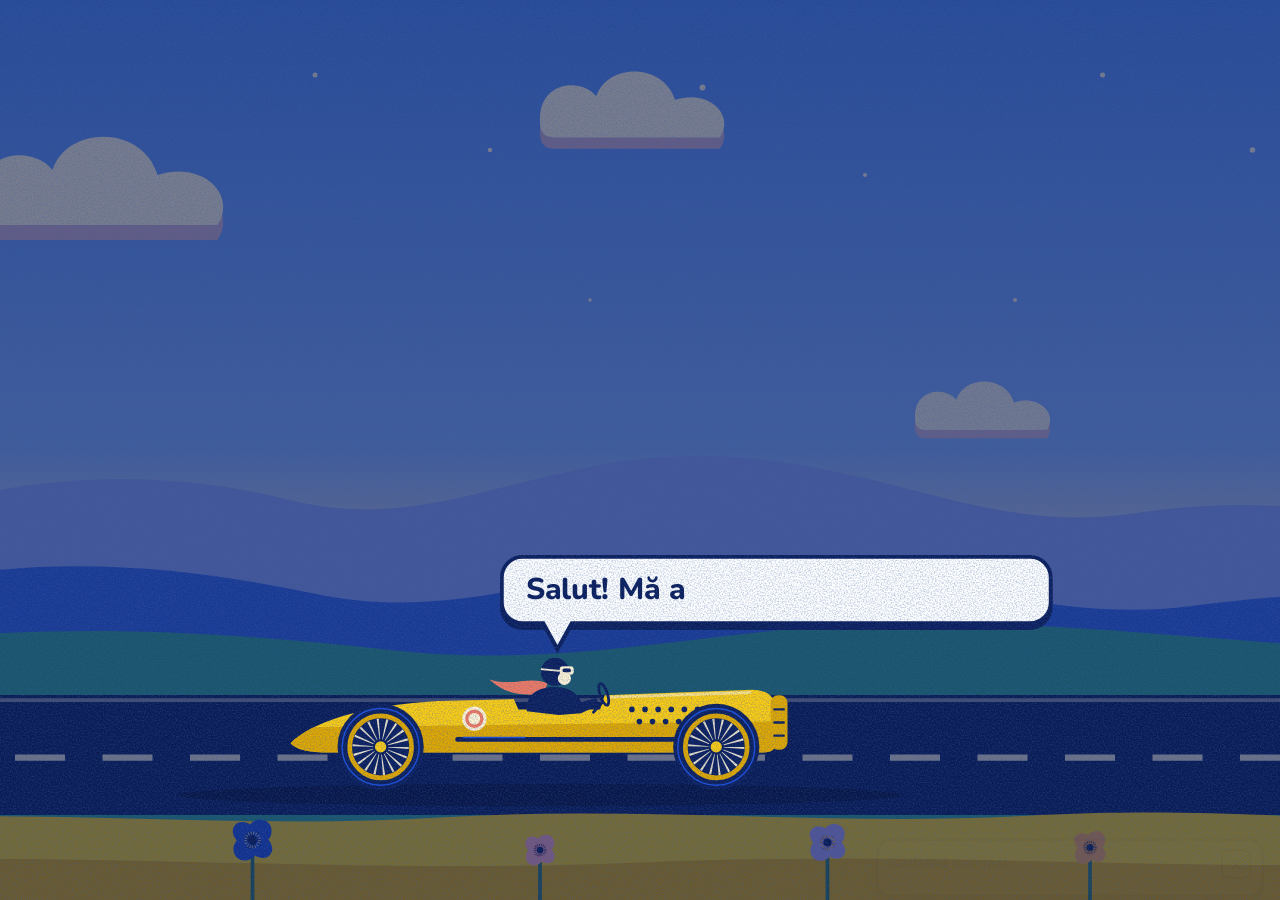
==== commit bbf5fe01: "Nivel 1: Valencia con las 36 preguntas de Aron El coche llega a Valencia (escena SVG con mar, ciudad" ====
--- a/site/index.html
+++ b/site/index.html
@@ -8,6 +8,7 @@
   <title>Pentru tine</title>
   <link rel="icon" href="data:image/svg+xml,%3Csvg xmlns='http://www.w3.org/2000/svg' viewBox='-50 -50 100 100'%3E%3Cg fill='%23facc15'%3E%3Ccircle cx='-17' cy='-17' r='27'/%3E%3Ccircle cx='17' cy='-17' r='27'/%3E%3Ccircle cx='17' cy='17' r='27'/%3E%3Ccircle cx='-17' cy='17' r='27'/%3E%3C/g%3E%3Ccircle r='12' fill='%230c1f5c'/%3E%3C/svg%3E">
   <link rel="stylesheet" href="css/estilos.css">
+  <link rel="stylesheet" href="css/nivel1.css">
 </head>
 <body>
 
@@ -241,6 +242,171 @@
     </div>
   </section>
 
+  <!-- NIVEL 1 · Valencia -->
+  <section class="nivel" id="nivel-1" aria-labelledby="n1-titlu">
+
+    <svg class="escena escena-valencia" viewBox="0 0 1280 720" preserveAspectRatio="xMidYMax slice" aria-hidden="true">
+      <defs>
+        <linearGradient id="n1-mar" x1="0" y1="0" x2="0" y2="1">
+          <stop offset="0" stop-color="#86aef5"/>
+          <stop offset="1" stop-color="#2f63e6"/>
+        </linearGradient>
+
+        <!-- Palmera: tronco con anillos y seis hojas (tres y su reflejo) -->
+        <g id="n1-palmera">
+          <path d="M0 0C8 -60 -6 -120 6 -196" fill="none" stroke="#d49a5a" stroke-width="13" stroke-linecap="round"/>
+          <path d="M0 0C8 -60 -6 -120 6 -196" fill="none" stroke="#fff4d6" stroke-width="13" stroke-dasharray="2 14" opacity=".45"/>
+          <g transform="translate(6 -196)">
+            <g fill="#2b6f62">
+              <path transform="rotate(-62)" d="M0 0C24 -42 80 -40 112 16C76 -8 36 -10 0 0Z"/>
+              <path transform="scale(-1 1) rotate(-62)" d="M0 0C24 -42 80 -40 112 16C76 -8 36 -10 0 0Z"/>
+            </g>
+            <g fill="#5aa88a">
+              <path transform="rotate(-30)" d="M0 0C24 -42 80 -40 112 16C76 -8 36 -10 0 0Z"/>
+              <path transform="scale(-1 1) rotate(-30)" d="M0 0C24 -42 80 -40 112 16C76 -8 36 -10 0 0Z"/>
+              <path transform="rotate(4)" d="M0 0C24 -42 80 -40 112 16C76 -8 36 -10 0 0Z"/>
+              <path transform="scale(-1 1) rotate(4)" d="M0 0C24 -42 80 -40 112 16C76 -8 36 -10 0 0Z"/>
+            </g>
+            <circle cx="-5" cy="9" r="7" fill="#d4772a"/><circle cx="8" cy="11" r="7" fill="#f5a04a"/>
+          </g>
+        </g>
+
+        <!-- Naranjo con naranjas (Valencia) -->
+        <g id="n1-naranjo">
+          <rect x="-6" y="-34" width="12" height="38" rx="4" fill="#d49a5a"/>
+          <circle cy="-76" r="48" fill="#5aa88a"/>
+          <ellipse cx="16" cy="-60" rx="34" ry="30" fill="#2b6f62" opacity=".25"/>
+          <g fill="#f5a04a" stroke="#d4772a" stroke-width="1.5">
+            <circle cx="-24" cy="-92" r="7.5"/><circle cx="8" cy="-108" r="7.5"/><circle cx="28" cy="-80" r="7.5"/>
+            <circle cx="-8" cy="-72" r="7.5"/><circle cx="-32" cy="-62" r="7.5"/><circle cx="22" cy="-54" r="7.5"/>
+          </g>
+        </g>
+      </defs>
+
+      <rect width="1280" height="720" fill="url(#cielo)"/>
+
+      <g>
+        <circle cx="1000" cy="168" r="86" fill="#fff4d6" opacity=".26"/>
+        <circle cx="1000" cy="168" r="52" fill="#ffe9a8"/>
+      </g>
+      <g transform="translate(90 90) scale(1.8)"><use class="nube" href="#nube"/></g>
+      <g transform="translate(600 40) scale(1.4)"><use class="nube b" href="#nube"/></g>
+      <g transform="translate(880 270) scale(.9)" opacity=".9"><use class="nube" href="#nube"/></g>
+
+      <!-- Mar -->
+      <rect y="446" width="1280" height="90" fill="url(#n1-mar)"/>
+      <path d="M980 456h60M994 468h32M972 480h76M990 494h40" stroke="#fff4d6" stroke-width="4" stroke-linecap="round" opacity=".5"/>
+      <g class="olas" fill="none" stroke="#fff4d6" stroke-width="3" stroke-linecap="round" opacity=".5">
+        <path d="M600 470q10-7 20 0t20 0M760 486q10-7 20 0t20 0M860 462q10-7 20 0t20 0"/>
+        <path d="M1090 474q10-7 20 0t20 0M690 502q10-7 20 0t20 0M900 508q10-7 20 0t20 0M1160 500q10-7 20 0t20 0"/>
+      </g>
+      <g transform="translate(700 450)"><g class="barca">
+        <path d="M0 0H70L58 14H12Z" fill="#ef7a63"/>
+        <path d="M34 -2V-56L8 -2Z" fill="#fff4d6"/>
+        <path d="M40 -2V-42L64 -2Z" fill="#facc15"/>
+      </g></g>
+
+      <!-- Costa: arena que sube hasta la ciudad -->
+      <path d="M0 446H500C540 446 572 484 652 526C860 518 1080 532 1280 524V566H0Z" fill="#f7d7b9"/>
+      <path d="M520 450C552 462 584 492 652 526C860 518 1080 532 1280 524" fill="none" stroke="#fff4d6" stroke-width="3" opacity=".7"/>
+
+      <!-- Ciudad: casas de colores y el Micalet -->
+      <g>
+        <rect x="0" y="392" width="84" height="58" fill="#f4a3b5"/>
+        <rect x="84" y="360" width="90" height="90" fill="#fff4d6"/>
+        <rect x="236" y="380" width="84" height="70" fill="#a99be8"/>
+        <rect x="320" y="350" width="76" height="100" fill="#fff4d6"/>
+        <rect x="396" y="394" width="70" height="56" fill="#5fc4b0"/>
+        <rect x="466" y="420" width="46" height="30" fill="#f4a3b5"/>
+        <path d="M0 392H84M84 360H174M236 380H320M320 350H396M396 394H466M466 420H512" stroke="#ef7a63" stroke-width="6"/>
+        <path d="M12 410H72M12 430H72M96 378H162M96 398H162M96 418H162M248 398H308M248 418H308M332 368H386M332 388H386M332 408H386M332 428H386M408 412H458M408 430H458" stroke="#0c1f5c" stroke-width="9" stroke-dasharray="9 13" opacity=".7"/>
+        <!-- Micalet -->
+        <rect x="180" y="296" width="56" height="154" fill="#fff4d6"/>
+        <rect x="212" y="296" width="24" height="154" fill="#f0dcb4"/>
+        <path d="M174 298Q208 240 242 298Z" fill="#ef7a63"/>
+        <path d="M208 252V232" stroke="#0c1f5c" stroke-width="3" stroke-linecap="round"/>
+        <circle cx="208" cy="229" r="5" fill="#facc15"/>
+        <path d="M198 336V322a10 10 0 0 1 20 0V336Z M198 396V386a10 10 0 0 1 20 0V396Z" fill="#0c1f5c"/>
+        <path d="M180 352H236M180 414H236" stroke="#e0c79a" stroke-width="4"/>
+      </g>
+
+      <use href="#n1-palmera" transform="translate(96 566) scale(1.15)"/>
+      <use href="#n1-palmera" transform="translate(1214 566) scale(-1.25 1.25)"/>
+      <use href="#n1-naranjo" transform="translate(900 566) scale(1.1)"/>
+
+      <!-- Cartel del km 0 -->
+      <g transform="translate(1068 0)">
+        <rect x="-5" y="498" width="10" height="64" fill="#0c1f5c"/>
+        <rect x="-70" y="446" width="140" height="58" rx="9" fill="#06113a" opacity=".25" transform="translate(4 5)"/>
+        <rect x="-70" y="446" width="140" height="58" rx="9" fill="#fff4d6" stroke="#0c1f5c" stroke-width="4"/>
+        <text x="0" y="478" text-anchor="middle" font-family="Baloo 2, Nunito, sans-serif" font-weight="800" font-size="26" fill="#0c1f5c">Valencia</text>
+        <text x="0" y="497" text-anchor="middle" font-family="Baloo 2, Nunito, sans-serif" font-weight="800" font-size="16" fill="#b8432f">km 0</text>
+      </g>
+
+      <!-- Carretera -->
+      <rect y="556" width="1280" height="96" fill="#0c1f5c"/>
+      <path d="M0 560H1280" stroke="#fff4d6" stroke-width="3" opacity=".5"/>
+      <path d="M0 606H1280" stroke="#fff4d6" stroke-width="5" stroke-dasharray="40 30" opacity=".9"/>
+
+      <use href="#campo-tile"/>
+
+      <!-- Coche: llega desde la izquierda y se detiene -->
+      <g class="coche-sale">
+      <ellipse cx="560" cy="636" rx="290" ry="9" fill="#06113a" opacity=".5"/>
+      <g class="coche-tose"><g class="coche-rebota">
+        <use href="#coche" x="320" y="471.5" width="480" height="172.5"/>
+        <g class="humo" fill="#fff4d6">
+          <circle class="puf puf1" cx="352" cy="592" r="9"/>
+          <circle class="puf puf2" cx="352" cy="592" r="9"/>
+          <circle class="puf puf3" cx="352" cy="592" r="9"/>
+        </g>
+      </g></g>
+
+      <foreignObject class="vineta-caja" x="528" y="372" width="560" height="150">
+        <div xmlns="http://www.w3.org/1999/xhtml" class="vineta" aria-hidden="true"><p id="n1-vineta-texto"></p></div>
+      </foreignObject>
+      </g>
+
+      <rect width="1280" height="720" filter="url(#grano)" opacity=".5" style="pointer-events:none"/>
+    </svg>
+
+    <h1 class="sr-only" id="n1-titlu">Valencia</h1>
+
+    <p class="pista-clic" id="n1-pista-clic" hidden>Apasă oriunde pentru a continua</p>
+    <p class="mesaj sr-only" id="n1-mesaj" role="status" aria-live="polite"></p>
+
+    <!-- Las 36 preguntas de Aron: aparece cuando el piloto termina de hablar -->
+    <div class="panel quiz" id="n1-quiz" hidden>
+      <div class="quiz-progreso" id="n1-progreso" role="img" aria-label="Întrebarea 1 din 36">
+        <span><i></i></span><span><i></i></span><span><i></i></span>
+      </div>
+      <p class="etiqueta" id="n1-tipo"></p>
+      <h2 class="quiz-pregunta" id="n1-pregunta" aria-live="polite"></h2>
+      <div class="quiz-pie">
+        <button class="enlace" id="n1-atras" type="button" hidden>Înapoi</button>
+        <button class="boton" id="n1-siguiente" type="button">Mai departe</button>
+      </div>
+    </div>
+
+    <!-- Recompensa: versículo y segunda flor -->
+    <div class="panel panel-versiculo" id="n1-versiculo" hidden>
+      <svg class="flor-grande" viewBox="0 0 140 200" aria-hidden="true">
+        <path class="tallo" d="M70 200C68 160 72 126 70 96" fill="none" stroke="#2b6f62" stroke-width="5" stroke-linecap="round"/>
+        <path class="hoja" d="M70 160C40 154 22 130 26 110C52 116 68 136 70 160Z" fill="#5aa88a"/>
+        <path class="hoja" d="M70 140C98 134 116 112 112 94C88 100 72 118 70 140Z" fill="#5aa88a"/>
+        <g transform="translate(70 70)"><g class="cabeza-anim"><use href="#cabeza" style="--petalo:#ef7a63;--sombra:#c4503f;--centro:#facc15"/></g></g>
+      </svg>
+      <div class="texto-versiculo">
+        <p class="etiqueta">A doua floare a drumului</p>
+        <blockquote>
+          <p>Astfel, Iacov a slujit șapte ani pentru Rahela; și anii aceștia i s-au părut ca vreo câteva zile, pentru că o iubea.</p>
+          <footer>Geneza 29:20</footer>
+        </blockquote>
+        <button class="boton" id="n1-continua" type="button">Mai departe</button>
+      </div>
+    </div>
+  </section>
+
 </main>
 
 <!-- Radio del coche (reproductor de YouTube). Se muestra sola si el navegador bloquea el sonido o falla -->
@@ -259,5 +425,6 @@
 <script src="js/dialogo.js"></script>
 <script src="js/main.js"></script>
 <script src="js/niveles/nivel0.js"></script>
+<script src="js/niveles/nivel1.js"></script>
 </body>
 </html>
--- a/site/css/nivel1.css
+++ b/site/css/nivel1.css
@@ -0,0 +1,27 @@
+/* ===== Nivel 1 · Valencia =====
+   Reutiliza la escena, la viñeta del piloto y los paneles de estilos.css; aquí solo lo propio del nivel. */
+
+/* El coche llega desde la izquierda y se detiene; al marcharse sale por la derecha. */
+.escena-valencia .coche-sale{transform:translateX(-1000px)}
+.escena-valencia.aparca .coche-sale{transform:translateX(0);transition:transform 2.6s cubic-bezier(.12,.62,.28,1)}
+.escena-valencia.aparca.sale .coche-sale{transform:translateX(1150px);transition:transform 1.7s cubic-bezier(.5,0,.9,.5)}
+
+.olas{animation:olas 8s ease-in-out infinite alternate}
+@keyframes olas{to{transform:translateX(26px)}}
+.barca{transform-box:fill-box;transform-origin:center bottom;animation:boya 4.5s ease-in-out infinite alternate}
+@keyframes boya{from{transform:translateY(0) rotate(-1.5deg)}to{transform:translateY(-3px) rotate(1.5deg)}}
+
+/* ===== Las 36 preguntas: una tarjeta, tres tramos de progreso (uno por set) ===== */
+.quiz{width:min(600px,92vw);animation:apareceFicha .7s ease backwards}
+.quiz-progreso{display:flex;gap:8px;margin-bottom:12px}
+.quiz-progreso span{flex:1;height:14px;border:3px solid var(--azul-oscuro);border-radius:99px;background:#fff;overflow:hidden}
+.quiz-progreso i{display:block;width:0;height:100%;background:var(--azul);transition:width .4s ease,background .3s ease}
+.quiz-progreso i.actual{background:var(--amarillo)}
+
+.quiz-pregunta{margin:0;font-family:var(--fuente-titulo);font-weight:800;font-size:clamp(21px,1.85vw,28px);line-height:1.18;color:var(--azul)}
+.quiz-pregunta.larga{font-size:clamp(18px,1.5vw,23px);line-height:1.25}
+.quiz.nueva .quiz-pregunta{animation:sube .4s ease both}
+@keyframes sube{from{opacity:0;transform:translateY(8px)}to{opacity:1;transform:none}}
+
+.quiz-pie{display:flex;align-items:center;gap:12px;margin-top:18px}
+.quiz-pie .boton{margin-left:auto}
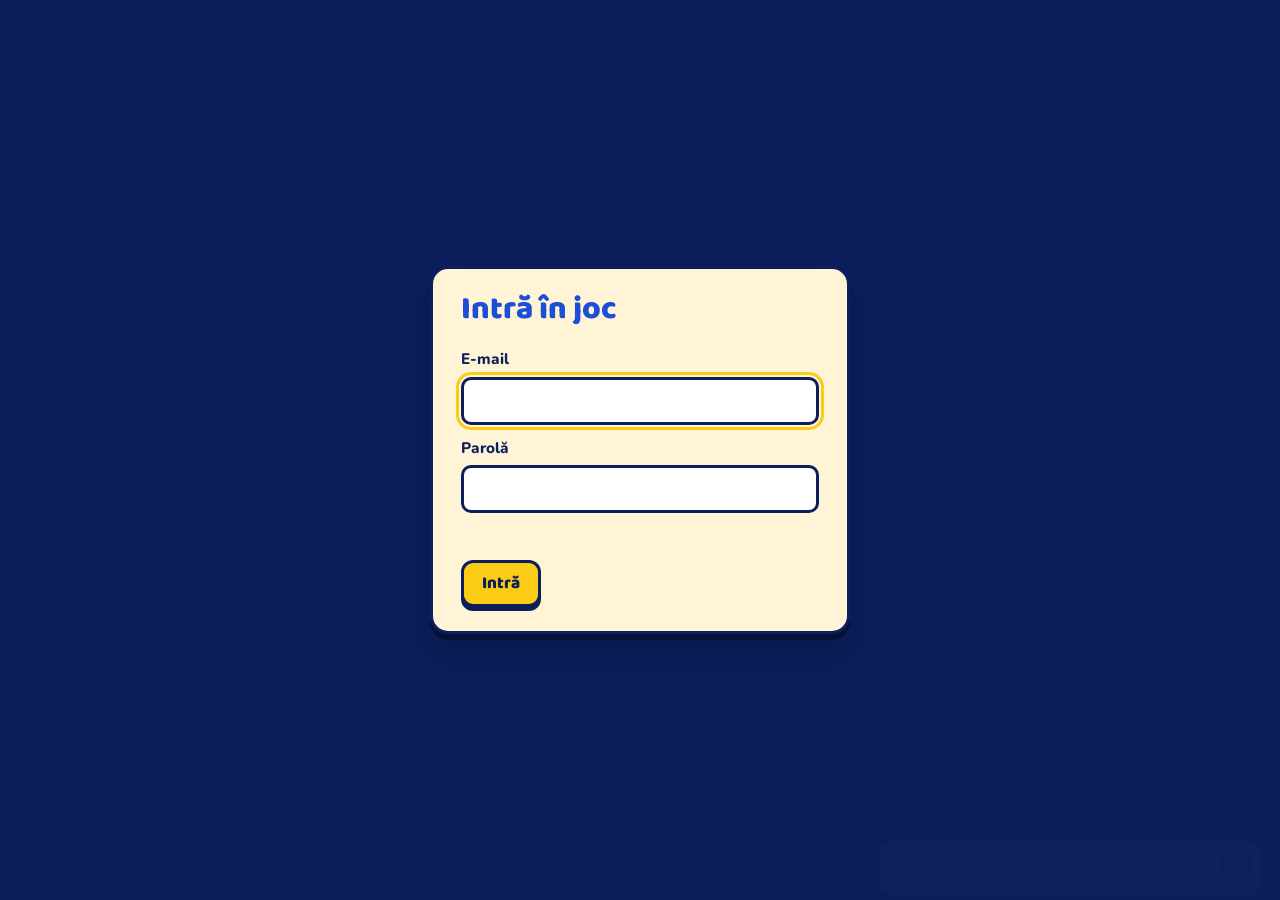
==== commit 962d4d87: "Acceso con Supabase, contenido privado y modo en pareja en tiempo real - Login con correo y contrase" ====
--- a/site/index.html
+++ b/site/index.html
@@ -4,11 +4,21 @@
   <meta charset="utf-8">
   <meta name="viewport" content="width=device-width, initial-scale=1">
   <meta name="robots" content="noindex, nofollow">
+  <meta http-equiv="Content-Security-Policy" content="default-src 'self'; script-src 'self' https://www.youtube.com https://s.ytimg.com; style-src 'self' 'unsafe-inline'; img-src 'self' data: blob: https://*.supabase.co https://i.ytimg.com; media-src 'self' blob: https://*.supabase.co; font-src 'self'; connect-src 'self' https://*.supabase.co wss://*.supabase.co; frame-src https://www.youtube-nocookie.com https://www.youtube.com; object-src 'none'; base-uri 'none'; form-action 'none'">
+  <meta name="referrer" content="strict-origin-when-cross-origin">
   <meta name="theme-color" content="#0c1f5c">
   <title>Pentru tine</title>
   <link rel="icon" href="data:image/svg+xml,%3Csvg xmlns='http://www.w3.org/2000/svg' viewBox='-50 -50 100 100'%3E%3Cg fill='%23facc15'%3E%3Ccircle cx='-17' cy='-17' r='27'/%3E%3Ccircle cx='17' cy='-17' r='27'/%3E%3Ccircle cx='17' cy='17' r='27'/%3E%3Ccircle cx='-17' cy='17' r='27'/%3E%3C/g%3E%3Ccircle r='12' fill='%230c1f5c'/%3E%3C/svg%3E">
   <link rel="stylesheet" href="css/estilos.css">
+  <link rel="stylesheet" href="css/nivel0.css">
   <link rel="stylesheet" href="css/nivel1.css">
+  <link rel="stylesheet" href="css/nivel2.css">
+  <link rel="stylesheet" href="css/nivel3.css">
+  <link rel="stylesheet" href="css/nivel4.css">
+  <link rel="stylesheet" href="css/nivel5.css">
+  <link rel="stylesheet" href="css/nivel6.css">
+  <link rel="stylesheet" href="css/nivel7.css">
+  <link rel="stylesheet" href="css/acceso.css">
 </head>
 <body>
 
@@ -122,10 +132,35 @@
       <path class="ondas" d="M15.5 8.5a5 5 0 0 1 0 7M18 6a8.5 8.5 0 0 1 0 12" fill="none" stroke="currentColor" stroke-width="2" stroke-linecap="round"/>
       <path class="tachado" d="M4 4l16 16" stroke="currentColor" stroke-width="2.4" stroke-linecap="round"/>
     </symbol>
+
+    <!-- Icono de la guantera (el torpedo del coche): una tapa con su cierre -->
+    <symbol id="icono-guantera" viewBox="0 0 24 24">
+      <path d="M3 7a2 2 0 0 1 2-2h14a2 2 0 0 1 2 2v9a2 2 0 0 1-2 2H5a2 2 0 0 1-2-2z" fill="none" stroke="currentColor" stroke-width="2"/>
+      <path d="M3 9.5h18" fill="none" stroke="currentColor" stroke-width="2"/>
+      <rect x="9" y="12.2" width="6" height="2.6" rx="1.3" fill="currentColor"/>
+    </symbol>
   </defs>
 </svg>
 
 <main id="juego">
+
+  <section class="login" id="acceso" hidden aria-labelledby="acceso-titulo">
+    <form class="login-panel" id="acceso-formulario" novalidate>
+      <h1 id="acceso-titulo">Intră în joc</h1>
+      <label for="acceso-email">E-mail</label>
+      <input id="acceso-email" type="email" autocomplete="username" required>
+      <label for="acceso-clave">Parolă</label>
+      <input id="acceso-clave" type="password" autocomplete="current-password" required>
+      <p class="login-mensaje" id="acceso-mensaje" role="alert"></p>
+      <button class="boton" id="acceso-enviar" type="submit">Intră</button>
+    </form>
+  </section>
+
+  <div class="sala-presencia" id="sala-presencia" role="status" hidden></div>
+  <div class="cursor-pareja" id="cursor-pareja" hidden aria-hidden="true">
+    <svg viewBox="0 0 24 24" width="26" height="26"><path d="M3 2l17 8-7.5 2.2L9.5 20z" fill="currentColor" stroke="#0c1f5c" stroke-width="1.6" stroke-linejoin="round"/></svg>
+    <span id="cursor-pareja-nombre"></span>
+  </div>
 
   <header class="hud">
     <div class="hud-nivel oculto" id="hud-nivel" aria-live="polite">
@@ -133,6 +168,12 @@
       <span class="hud-titulo" id="hud-titulo">Pornirea</span>
     </div>
     <div class="hud-flores oculto" id="hud-flores" role="img" aria-label="Flori adunate"></div>
+    <!-- Guantera (borrador de la etiqueta en rumano): visible desde la primera flor; la abre js/logro.js -->
+    <button class="hud-guantera oculto" id="hud-guantera" type="button" hidden aria-haspopup="dialog" aria-expanded="false" aria-label="Deschide torpedoul">
+      <svg viewBox="0 0 24 24" aria-hidden="true"><use href="#icono-guantera"/></svg>
+      <span class="hud-guantera-texto">Torpedoul</span>
+      <span class="hud-guantera-cuenta" id="hud-guantera-cuenta" aria-hidden="true" hidden></span>
+    </button>
     <div class="radio-control" id="radio-control" hidden>
       <button class="radio-boton" id="radio-boton" type="button" aria-pressed="true" aria-label="Oprește sau pornește sunetul">
         <svg viewBox="0 0 24 24" aria-hidden="true"><use href="#icono-altavoz"/></svg>
@@ -224,21 +265,15 @@
       <ol class="lista-indicii" id="n0-indicii"></ol>
     </aside>
 
-    <div class="panel panel-versiculo" id="n0-versiculo" hidden>
-      <svg class="flor-grande" viewBox="0 0 140 200" aria-hidden="true">
-        <path class="tallo" d="M70 200C68 160 72 126 70 96" fill="none" stroke="#2b6f62" stroke-width="5" stroke-linecap="round"/>
-        <path class="hoja" d="M70 160C40 154 22 130 26 110C52 116 68 136 70 160Z" fill="#5aa88a"/>
-        <path class="hoja" d="M70 140C98 134 116 112 112 94C88 100 72 118 70 140Z" fill="#5aa88a"/>
-        <g transform="translate(70 70)"><g class="cabeza-anim"><use href="#cabeza" style="--petalo:#facc15;--sombra:#e0a800;--centro:#0c1f5c"/></g></g>
-      </svg>
-      <div class="texto-versiculo">
-        <p class="etiqueta">Prima floare a drumului</p>
-        <blockquote>
-          <p>Și dacă se scoală cineva asupra unuia, doi pot să-i stea împotrivă; și funia împletită în trei nu se rupe ușor.</p>
-          <footer>Ecleziastul 4:12</footer>
-        </blockquote>
-        <button class="boton" id="n0-continua" type="button">Mai departe</button>
-      </div>
+    <!-- El cordón de tres dobleces: el SVG de los hilos se dibuja desde JS; el versículo se teje en la cinta -->
+    <div class="n0-cordon" id="n0-cordon" hidden>
+      <svg class="n0-hilos" id="n0-hilos" viewBox="0 0 760 190" role="group" aria-label="Funie din trei fire: trage firul care strălucește spre mijloc ca să împletești funia"></svg>
+      <p class="n0-consigna" id="n0-consigna" aria-live="polite"></p>
+      <div class="n0-cinta" id="n0-cinta">
+        <p class="n0-texto" id="n0-texto"></p>
+        <p class="n0-ref" id="n0-ref"></p>
+      </div>
+      <button class="boton n0-continua" id="n0-continua" type="button" hidden>Mai departe</button>
     </div>
   </section>
 
@@ -375,36 +410,1754 @@
     <p class="pista-clic" id="n1-pista-clic" hidden>Apasă oriunde pentru a continua</p>
     <p class="mesaj sr-only" id="n1-mesaj" role="status" aria-live="polite"></p>
 
-    <!-- Las 36 preguntas de Aron: aparece cuando el piloto termina de hablar -->
-    <div class="panel quiz" id="n1-quiz" hidden>
-      <div class="quiz-progreso" id="n1-progreso" role="img" aria-label="Întrebarea 1 din 36">
-        <span><i></i></span><span><i></i></span><span><i></i></span>
-      </div>
-      <p class="etiqueta" id="n1-tipo"></p>
-      <h2 class="quiz-pregunta" id="n1-pregunta" aria-live="polite"></h2>
-      <div class="quiz-pie">
-        <button class="enlace" id="n1-atras" type="button" hidden>Înapoi</button>
-        <button class="boton" id="n1-siguiente" type="button">Mai departe</button>
+    <!-- Mesa de las 36 preguntas: carretera de progreso, turno, tres barajas, la carta sacada y las paradas.
+         Aparece cuando el piloto termina de hablar. El contenido lo pinta nivel1.js. -->
+    <div class="panel n1-mesa" id="n1-mesa" hidden>
+      <div class="n1-ruta" id="n1-ruta" role="img" aria-label="Drumul: 0 din 36 de întrebări">
+        <svg viewBox="0 0 600 64" aria-hidden="true">
+          <path id="n1-ruta-asfalto" class="n1-asfalto" d=""/>
+          <path id="n1-ruta-hecha" class="n1-hecha" pathLength="100" d=""/>
+          <path id="n1-ruta-linea" class="n1-linea" d=""/>
+          <g class="n1-rotulos">
+            <text x="116" y="11">I</text><text x="300" y="11">II</text><text x="484" y="11">III</text>
+          </g>
+          <g class="n1-hito" id="n1-hito-1"><path d="M0 0V-24" class="n1-asta"/><path d="M0 -24L15 -18L0 -12Z" class="n1-bandera"/></g>
+          <g class="n1-hito" id="n1-hito-2"><path d="M0 0V-24" class="n1-asta"/><path d="M0 -24L15 -18L0 -12Z" class="n1-bandera"/></g>
+          <g class="n1-hito" id="n1-hito-3"><path d="M0 0V-24" class="n1-asta"/><path d="M0 -24L15 -18L0 -12Z" class="n1-bandera"/></g>
+          <g class="n1-coche-ruta" id="n1-ruta-coche"><use href="#coche" x="-30" y="-19" width="60" height="21.5"/></g>
+        </svg>
+      </div>
+
+      <p class="n1-turno" id="n1-turno" aria-live="polite"></p>
+
+      <!-- Las tres barajas: solo la del set en curso se puede tocar -->
+      <div class="n1-baraja" id="n1-baraja">
+        <div class="n1-mazo-caja">
+          <button class="n1-mazo" type="button" data-set="0"><b class="n1-mazo-num">I</b><span class="n1-mazo-quedan"></span></button>
+          <span class="n1-mazo-nombre">Setul I</span>
+        </div>
+        <div class="n1-mazo-caja">
+          <button class="n1-mazo" type="button" data-set="1"><b class="n1-mazo-num">II</b><span class="n1-mazo-quedan"></span></button>
+          <span class="n1-mazo-nombre">Setul II</span>
+        </div>
+        <div class="n1-mazo-caja">
+          <button class="n1-mazo" type="button" data-set="2"><b class="n1-mazo-num">III</b><span class="n1-mazo-quedan"></span></button>
+          <span class="n1-mazo-nombre">Setul III</span>
+        </div>
+      </div>
+
+      <!-- La carta sacada: dorso que voltea y cara con el texto; según el tipo lleva contador o reloj de arena -->
+      <div class="n1-zona" id="n1-zona" hidden>
+        <article class="n1-carta" id="n1-carta" data-tipo="pregunta" tabindex="-1">
+          <div class="n1-giro">
+            <div class="n1-dorso" aria-hidden="true"><b id="n1-dorso-num"></b></div>
+            <div class="n1-cara">
+              <p class="etiqueta" id="n1-tipo"></p>
+              <h2 class="n1-texto" id="n1-pregunta" aria-live="polite"></h2>
+              <p class="n1-nota" id="n1-nota" hidden></p>
+
+              <div class="n1-contador" id="n1-contador" hidden>
+                <div class="n1-casillas" id="n1-casillas"></div>
+                <p class="n1-cuenta" id="n1-cuenta"></p>
+              </div>
+
+              <div class="n1-reloj" id="n1-reloj" hidden>
+                <svg class="n1-arena" viewBox="0 0 60 90" aria-hidden="true">
+                  <path class="n1-arena-arriba" d="M15 13H45L31 41H29Z"/>
+                  <path class="n1-arena-abajo" d="M13 79H47L36 63H24Z"/>
+                  <path class="n1-arena-hilo" d="M30 42V77"/>
+                  <path class="n1-arena-vidrio" d="M10 10H50L33 43V47L50 80H10L27 47V43Z"/>
+                  <rect class="n1-arena-tapa" x="5" y="4" width="50" height="7" rx="3"/>
+                  <rect class="n1-arena-tapa" x="5" y="79" width="50" height="7" rx="3"/>
+                </svg>
+                <div class="n1-reloj-datos">
+                  <p class="n1-tiempo" id="n1-tiempo">4:00</p>
+                  <button class="enlace" id="n1-reloj-boton" type="button">Pornește</button>
+                </div>
+              </div>
+
+              <div class="n1-pie">
+                <button class="boton" id="n1-cerrar" type="button">Gata</button>
+              </div>
+            </div>
+          </div>
+        </article>
+      </div>
+
+      <!-- Parada entre sets: no es un reto, es respirar -->
+      <div class="n1-pit" id="n1-pit" hidden>
+        <svg class="n1-pit-dibujo" viewBox="0 0 260 110" aria-hidden="true">
+          <path d="M0 98H260" class="n1-pit-suelo"/>
+          <use href="#coche" x="4" y="58" width="112" height="40"/>
+          <g class="n1-taza" transform="translate(140 0)">
+            <path class="n1-vapor n1-vapor1" d="M18 58C12 50 24 46 18 38"/>
+            <path class="n1-vapor n1-vapor2" d="M30 58C24 50 36 46 30 38"/>
+            <path d="M6 64H42V84Q42 94 32 94H16Q6 94 6 84Z" class="n1-taza-cuerpo"/>
+            <path d="M42 68H48Q54 68 54 76Q54 84 46 84H42" class="n1-taza-asa"/>
+            <path d="M0 96H48" class="n1-taza-plato"/>
+          </g>
+          <g class="n1-estira">
+            <circle cx="226" cy="40" r="9" class="n1-persona"/>
+            <path d="M226 50V76M226 76L216 96M226 76L236 96" class="n1-miembro"/>
+            <path d="M226 58L212 70" class="n1-miembro n1-brazo-i"/>
+            <path d="M226 58L240 70" class="n1-miembro n1-brazo-d"/>
+          </g>
+        </svg>
+        <h2 class="n1-pit-titulo">Pauză de drum</h2>
+        <p class="n1-pit-texto" id="n1-pit-texto"></p>
+        <button class="boton" id="n1-pit-continua" type="button">Continuăm</button>
       </div>
     </div>
 
-    <!-- Recompensa: versículo y segunda flor -->
-    <div class="panel panel-versiculo" id="n1-versiculo" hidden>
-      <svg class="flor-grande" viewBox="0 0 140 200" aria-hidden="true">
-        <path class="tallo" d="M70 200C68 160 72 126 70 96" fill="none" stroke="#2b6f62" stroke-width="5" stroke-linecap="round"/>
-        <path class="hoja" d="M70 160C40 154 22 130 26 110C52 116 68 136 70 160Z" fill="#5aa88a"/>
-        <path class="hoja" d="M70 140C98 134 116 112 112 94C88 100 72 118 70 140Z" fill="#5aa88a"/>
-        <g transform="translate(70 70)"><g class="cabeza-anim"><use href="#cabeza" style="--petalo:#ef7a63;--sombra:#c4503f;--centro:#facc15"/></g></g>
+    <!-- Versículo como objeto: un calendario cuyas hojas se desprenden solas; el texto queda escrito en la última -->
+    <div class="panel n1-calendario" id="n1-calendario" hidden>
+      <div class="n1-cal">
+        <div class="n1-cal-anillas" aria-hidden="true"><i></i><i></i><i></i><i></i><i></i><i></i></div>
+        <div class="n1-cal-hojas">
+          <div class="n1-cal-final" id="n1-cal-final">
+            <blockquote>
+              <p id="n1-cal-texto"></p>
+              <footer id="n1-cal-ref"></footer>
+            </blockquote>
+          </div>
+          <div class="n1-hoja" aria-hidden="true"><i>Anul</i><strong>7</strong></div>
+          <div class="n1-hoja" aria-hidden="true"><i>Anul</i><strong>6</strong></div>
+          <div class="n1-hoja" aria-hidden="true"><i>Anul</i><strong>5</strong></div>
+          <div class="n1-hoja" aria-hidden="true"><i>Anul</i><strong>4</strong></div>
+          <div class="n1-hoja" aria-hidden="true"><i>Anul</i><strong>3</strong></div>
+          <div class="n1-hoja" aria-hidden="true"><i>Anul</i><strong>2</strong></div>
+          <div class="n1-hoja" aria-hidden="true"><i>Anul</i><strong>1</strong></div>
+        </div>
+      </div>
+      <button class="boton" id="n1-continua" type="button" hidden>Mai departe</button>
+    </div>
+  </section>
+
+  <!-- NIVEL 2 · Barcelona -->
+  <section class="nivel" id="nivel-2" aria-labelledby="n2-titlu">
+
+    <svg class="escena escena-barcelona" viewBox="0 0 1280 720" preserveAspectRatio="xMidYMax slice" aria-hidden="true">
+      <defs>
+        <linearGradient id="n2-mar" x1="0" y1="0" x2="0" y2="1">
+          <stop offset="0" stop-color="#86aef5"/>
+          <stop offset="1" stop-color="#2f63e6"/>
+        </linearGradient>
+
+        <!-- Trencadís: mosaico de azulejos rotos, como los bancos de Gaudí -->
+        <pattern id="n2-mosaico" width="40" height="40" patternUnits="userSpaceOnUse" patternTransform="rotate(10)">
+          <rect width="20" height="20" fill="#ef7a63"/>
+          <rect x="20" width="20" height="20" fill="#5fc4b0"/>
+          <rect y="20" width="20" height="20" fill="#facc15"/>
+          <rect x="20" y="20" width="20" height="20" fill="#5b8ff0"/>
+          <rect x="5" y="5" width="9" height="9" fill="#fff4d6" opacity=".5"/>
+          <rect x="26" y="27" width="9" height="9" fill="#f4a3b5" opacity=".7"/>
+          <path d="M0 0H40V40H0Z M20 0V40M0 20H40" fill="none" stroke="#fff4d6" stroke-width="2.5"/>
+        </pattern>
+
+        <!-- Palmera: tronco con anillos y seis hojas (tres y su reflejo) -->
+        <g id="n2-palmera">
+          <path d="M0 0C8 -60 -6 -120 6 -196" fill="none" stroke="#d49a5a" stroke-width="13" stroke-linecap="round"/>
+          <path d="M0 0C8 -60 -6 -120 6 -196" fill="none" stroke="#fff4d6" stroke-width="13" stroke-dasharray="2 14" opacity=".45"/>
+          <g transform="translate(6 -196)">
+            <g fill="#2b6f62">
+              <path transform="rotate(-62)" d="M0 0C24 -42 80 -40 112 16C76 -8 36 -10 0 0Z"/>
+              <path transform="scale(-1 1) rotate(-62)" d="M0 0C24 -42 80 -40 112 16C76 -8 36 -10 0 0Z"/>
+            </g>
+            <g fill="#5aa88a">
+              <path transform="rotate(-30)" d="M0 0C24 -42 80 -40 112 16C76 -8 36 -10 0 0Z"/>
+              <path transform="scale(-1 1) rotate(-30)" d="M0 0C24 -42 80 -40 112 16C76 -8 36 -10 0 0Z"/>
+              <path transform="rotate(4)" d="M0 0C24 -42 80 -40 112 16C76 -8 36 -10 0 0Z"/>
+              <path transform="scale(-1 1) rotate(4)" d="M0 0C24 -42 80 -40 112 16C76 -8 36 -10 0 0Z"/>
+            </g>
+            <circle cx="-5" cy="9" r="7" fill="#d4772a"/><circle cx="8" cy="11" r="7" fill="#f5a04a"/>
+          </g>
+        </g>
+      </defs>
+
+      <rect width="1280" height="720" fill="url(#cielo)"/>
+
+      <g>
+        <circle cx="170" cy="150" r="86" fill="#fff4d6" opacity=".26"/>
+        <circle cx="170" cy="150" r="52" fill="#ffe9a8"/>
+      </g>
+      <g transform="translate(420 50) scale(1.5)"><use class="nube" href="#nube"/></g>
+      <g transform="translate(790 110) scale(1.1)"><use class="nube b" href="#nube"/></g>
+      <g transform="translate(40 290) scale(.9)" opacity=".9"><use class="nube" href="#nube"/></g>
+
+      <!-- Colinas lejanas y la torre de Collserola -->
+      <path d="M0 430C100 392 220 380 330 404C440 428 520 392 640 384C760 376 840 408 960 392C1060 378 1120 340 1170 336C1220 332 1250 346 1280 356V480H0Z" fill="#a99be8" opacity=".55"/>
+      <g transform="translate(-58 0)">
+        <path d="M1146 344L1160 296L1174 344" fill="none" stroke="#0c1f5c" stroke-width="3" stroke-linejoin="round"/>
+        <path d="M1160 340V204" stroke="#0c1f5c" stroke-width="4" stroke-linecap="round"/>
+        <ellipse cx="1160" cy="262" rx="16" ry="5.5" fill="#fff4d6" stroke="#0c1f5c" stroke-width="2.5"/>
+        <ellipse cx="1160" cy="284" rx="11" ry="4.5" fill="#fff4d6" stroke="#0c1f5c" stroke-width="2.5"/>
+        <circle cx="1160" cy="202" r="3.5" fill="#ef7a63"/>
+      </g>
+
+      <!-- Mar a la izquierda -->
+      <rect y="446" width="600" height="90" fill="url(#n2-mar)"/>
+      <path d="M60 456h60M74 468h32M52 480h76M70 494h40" stroke="#fff4d6" stroke-width="4" stroke-linecap="round" opacity=".5"/>
+      <g class="olas" fill="none" stroke="#fff4d6" stroke-width="3" stroke-linecap="round" opacity=".5">
+        <path d="M200 470q10-7 20 0t20 0M360 486q10-7 20 0t20 0M470 462q10-7 20 0t20 0"/>
+        <path d="M20 474q10-7 20 0t20 0M290 502q10-7 20 0t20 0M110 508q10-7 20 0t20 0M440 500q10-7 20 0t20 0"/>
+      </g>
+      <g transform="translate(330 452)"><g class="barca">
+        <path d="M0 0H70L58 14H12Z" fill="#ef7a63"/>
+        <path d="M34 -2V-56L8 -2Z" fill="#fff4d6"/>
+        <path d="M40 -2V-42L64 -2Z" fill="#facc15"/>
+      </g></g>
+
+      <!-- Costa: la arena sube hacia la ciudad -->
+      <path d="M1280 446H540C500 446 468 484 400 526C280 520 140 532 0 524V566H1280Z" fill="#f7d7b9"/>
+      <path d="M520 450C490 462 456 492 400 526C280 520 140 532 0 524" fill="none" stroke="#fff4d6" stroke-width="3" opacity=".7"/>
+
+      <!-- Torre Glòries -->
+      <g transform="translate(1020 470)">
+        <path d="M-28 0V-110C-28 -160 -12 -188 0 -196C12 -188 28 -160 28 -110V0Z" fill="#ef7a63"/>
+        <path d="M0 0V-196C12 -188 28 -160 28 -110V0Z" fill="#c4503f" opacity=".45"/>
+        <path d="M-21 -20H21M-21 -44H21M-21 -68H21M-21 -92H21M-20 -116H20M-17 -140H17" stroke="#fff4d6" stroke-width="6" stroke-dasharray="5 7" opacity=".6"/>
+        <path d="M0 -196V-214" stroke="#0c1f5c" stroke-width="3" stroke-linecap="round"/>
+      </g>
+
+      <!-- Sagrada Família: nueve torres, fachada y la grúa de siempre -->
+      <g transform="translate(770 470)">
+        <path d="M-175 0V-74C-175 -94 -166 -120 -160 -128C-154 -120 -145 -94 -145 -74V0Z" fill="#e8c9a0"/>
+        <path d="M-160 0V-128C-154 -120 -145 -94 -145 -74V0Z" fill="#d3a974"/>
+        <circle cx="-160" cy="-133" r="6" fill="#f5a04a" stroke="#0c1f5c" stroke-width="2"/>
+        <path d="M-160 -58v13" stroke="#0c1f5c" stroke-width="4" stroke-linecap="round" opacity=".75"/>
+        <path d="M-135 0V-106C-135 -126 -126 -152 -120 -160C-114 -152 -105 -126 -105 -106V0Z" fill="#e8c9a0"/>
+        <path d="M-120 0V-160C-114 -152 -105 -126 -105 -106V0Z" fill="#d3a974"/>
+        <circle cx="-120" cy="-165" r="6" fill="#ef7a63" stroke="#0c1f5c" stroke-width="2"/>
+        <path d="M-120 -90v13M-120 -60v13" stroke="#0c1f5c" stroke-width="4" stroke-linecap="round" opacity=".75"/>
+        <path d="M-95 0V-136C-95 -156 -86 -182 -80 -190C-74 -182 -65 -156 -65 -136V0Z" fill="#e8c9a0"/>
+        <path d="M-80 0V-190C-74 -182 -65 -156 -65 -136V0Z" fill="#d3a974"/>
+        <circle cx="-80" cy="-195" r="6" fill="#facc15" stroke="#0c1f5c" stroke-width="2"/>
+        <path d="M-80 -120v13M-80 -90v13M-80 -60v13" stroke="#0c1f5c" stroke-width="4" stroke-linecap="round" opacity=".75"/>
+        <path d="M-55 0V-112C-55 -132 -46 -158 -40 -166C-34 -158 -25 -132 -25 -112V0Z" fill="#e8c9a0"/>
+        <path d="M-40 0V-166C-34 -158 -25 -132 -25 -112V0Z" fill="#d3a974"/>
+        <circle cx="-40" cy="-171" r="6" fill="#5fc4b0" stroke="#0c1f5c" stroke-width="2"/>
+        <path d="M-40 -96v13M-40 -66v13" stroke="#0c1f5c" stroke-width="4" stroke-linecap="round" opacity=".75"/>
+        <path d="M-15 0V-198C-15 -218 -6 -244 0 -252C6 -244 15 -218 15 -198V0Z" fill="#e8c9a0"/>
+        <path d="M0 0V-252C6 -244 15 -218 15 -198V0Z" fill="#d3a974"/>
+        <circle cx="0" cy="-257" r="6" fill="#ef7a63" stroke="#0c1f5c" stroke-width="2"/>
+        <path d="M0 -182v13M0 -152v13M0 -122v13M0 -92v13M0 -62v13" stroke="#0c1f5c" stroke-width="4" stroke-linecap="round" opacity=".75"/>
+        <path d="M25 0V-112C25 -132 34 -158 40 -166C46 -158 55 -132 55 -112V0Z" fill="#e8c9a0"/>
+        <path d="M40 0V-166C46 -158 55 -132 55 -112V0Z" fill="#d3a974"/>
+        <circle cx="40" cy="-171" r="6" fill="#5fc4b0" stroke="#0c1f5c" stroke-width="2"/>
+        <path d="M40 -96v13M40 -66v13" stroke="#0c1f5c" stroke-width="4" stroke-linecap="round" opacity=".75"/>
+        <path d="M65 0V-136C65 -156 74 -182 80 -190C86 -182 95 -156 95 -136V0Z" fill="#e8c9a0"/>
+        <path d="M80 0V-190C86 -182 95 -156 95 -136V0Z" fill="#d3a974"/>
+        <circle cx="80" cy="-195" r="6" fill="#facc15" stroke="#0c1f5c" stroke-width="2"/>
+        <path d="M80 -120v13M80 -90v13M80 -60v13" stroke="#0c1f5c" stroke-width="4" stroke-linecap="round" opacity=".75"/>
+        <path d="M105 0V-106C105 -126 114 -152 120 -160C126 -152 135 -126 135 -106V0Z" fill="#e8c9a0"/>
+        <path d="M120 0V-160C126 -152 135 -126 135 -106V0Z" fill="#d3a974"/>
+        <circle cx="120" cy="-165" r="6" fill="#ef7a63" stroke="#0c1f5c" stroke-width="2"/>
+        <path d="M120 -90v13M120 -60v13" stroke="#0c1f5c" stroke-width="4" stroke-linecap="round" opacity=".75"/>
+        <path d="M145 0V-74C145 -94 154 -120 160 -128C166 -120 175 -94 175 -74V0Z" fill="#e8c9a0"/>
+        <path d="M160 0V-128C166 -120 175 -94 175 -74V0Z" fill="#d3a974"/>
+        <circle cx="160" cy="-133" r="6" fill="#f5a04a" stroke="#0c1f5c" stroke-width="2"/>
+        <path d="M160 -58v13" stroke="#0c1f5c" stroke-width="4" stroke-linecap="round" opacity=".75"/>
+        <rect x="-170" y="-40" width="340" height="40" fill="#e8c9a0"/>
+        <rect x="-170" y="-40" width="340" height="6" fill="#d3a974"/>
+        <path d="M-128 0V-16a18 18 0 0 1 36 0V0Z M-18 0V-16a18 18 0 0 1 36 0V0Z M92 0V-16a18 18 0 0 1 36 0V0Z" fill="#0c1f5c" opacity=".8"/>
+      </g>
+      <g>
+        <path d="M960 470V196" stroke="#0c1f5c" stroke-width="11" stroke-linecap="round"/>
+        <path d="M960 470V196" stroke="#facc15" stroke-width="6" stroke-linecap="round"/>
+        <path d="M960 470V196" stroke="#0c1f5c" stroke-width="6" stroke-dasharray="2 11" opacity=".55"/>
+        <path d="M752 192H1006" stroke="#0c1f5c" stroke-width="11" stroke-linecap="round"/>
+        <path d="M752 192H1006" stroke="#facc15" stroke-width="6" stroke-linecap="round"/>
+        <path d="M752 192H1006" stroke="#0c1f5c" stroke-width="6" stroke-dasharray="2 11" opacity=".55"/>
+        <path d="M950 192L960 160L970 192M960 160L776 192M960 160L996 192" fill="none" stroke="#0c1f5c" stroke-width="3" stroke-linejoin="round"/>
+        <rect x="990" y="192" width="22" height="22" rx="3" fill="#0c1f5c"/>
+        <g transform="translate(810 192)"><g class="grua-carga">
+          <path d="M0 0V58" stroke="#0c1f5c" stroke-width="3"/>
+          <path d="M0 58v6M-7 70a7 7 0 1 0 7-6" fill="none" stroke="#0c1f5c" stroke-width="3.5" stroke-linecap="round"/>
+          <rect x="-18" y="74" width="36" height="26" rx="3" fill="#ef7a63" stroke="#0c1f5c" stroke-width="3"/>
+          <path d="M-18 87H18" stroke="#0c1f5c" stroke-width="2.5"/>
+        </g></g>
+      </g>
+
+      <use href="#n2-palmera" transform="translate(470 546) scale(1.1)"/>
+      <use href="#n2-palmera" transform="translate(1256 546) scale(-1.05 1.05)"/>
+
+      <!-- Banco de trencadís -->
+      <path d="M-40 528q70-44 140 0t140 0t140 0t140 0t140 0t140 0t140 0t140 0t140 0t140 0V574H-40Z" fill="url(#n2-mosaico)" stroke="#0c1f5c" stroke-width="5" stroke-linejoin="round"/>
+      <path d="M-40 528q70-44 140 0t140 0t140 0t140 0t140 0t140 0t140 0t140 0t140 0t140 0" fill="none" stroke="#fff4d6" stroke-width="3" opacity=".6" transform="translate(0 6)"/>
+
+      <!-- Cartel -->
+      <g transform="translate(150 0)">
+        <rect x="-5" y="498" width="10" height="64" fill="#0c1f5c"/>
+        <rect x="-82" y="446" width="164" height="58" rx="9" fill="#06113a" opacity=".25" transform="translate(4 5)"/>
+        <rect x="-82" y="446" width="164" height="58" rx="9" fill="#fff4d6" stroke="#0c1f5c" stroke-width="4"/>
+        <text x="0" y="485" text-anchor="middle" font-family="Baloo 2, Nunito, sans-serif" font-weight="800" font-size="30" fill="#0c1f5c">Barcelona</text>
+      </g>
+
+      <!-- Carretera -->
+      <rect y="556" width="1280" height="96" fill="#0c1f5c"/>
+      <path d="M0 560H1280" stroke="#fff4d6" stroke-width="3" opacity=".5"/>
+      <path d="M0 606H1280" stroke="#fff4d6" stroke-width="5" stroke-dasharray="40 30" opacity=".9"/>
+
+      <use href="#campo-tile"/>
+
+      <!-- Coche: llega desde la izquierda y se detiene -->
+      <g class="coche-sale">
+      <ellipse cx="560" cy="636" rx="290" ry="9" fill="#06113a" opacity=".5"/>
+      <g class="coche-tose"><g class="coche-rebota">
+        <use href="#coche" x="320" y="471.5" width="480" height="172.5"/>
+        <g class="humo" fill="#fff4d6">
+          <circle class="puf puf1" cx="352" cy="592" r="9"/>
+          <circle class="puf puf2" cx="352" cy="592" r="9"/>
+          <circle class="puf puf3" cx="352" cy="592" r="9"/>
+        </g>
+      </g></g>
+
+      <foreignObject class="vineta-caja" x="528" y="372" width="560" height="150">
+        <div xmlns="http://www.w3.org/1999/xhtml" class="vineta" aria-hidden="true"><p id="n2-vineta-texto"></p></div>
+      </foreignObject>
+      </g>
+
+      <rect width="1280" height="720" filter="url(#grano)" opacity=".5" style="pointer-events:none"/>
+    </svg>
+
+    <h1 class="sr-only" id="n2-titlu">Barcelona</h1>
+
+    <p class="pista-clic" id="n2-pista-clic" hidden>Apasă oriunde pentru a continua</p>
+    <p class="mesaj sr-only" id="n2-mesaj" role="status" aria-live="polite"></p>
+
+    <div class="velo-album" id="n2-velo"></div>
+
+    <!-- Álbum: cerrado muestra solo la portada; al abrirlo, el memory ocupa las dos páginas -->
+    <div class="mesa-album" id="n2-mesa" hidden>
+      <div class="album">
+        <div class="album-base">
+          <div class="rejilla" id="n2-pagina-dcha" inert></div>
+        </div>
+        <div class="album-tapa">
+          <button class="tapa-frente" id="n2-abre" type="button" aria-label="Deschide albumul">
+            <span class="lomo" aria-hidden="true"></span>
+            <span class="portada">
+              <svg class="portada-flor" viewBox="-50 -50 100 100" aria-hidden="true"><use href="#cabeza" style="--petalo:#facc15;--sombra:#e0a800;--centro:#0c1f5c"/></svg>
+              <span class="portada-titulo">Barcelona</span>
+              <span class="portada-sub">Albumul nostru</span>
+              <span class="portada-abre">Deschide albumul</span>
+            </span>
+          </button>
+          <div class="tapa-dorso">
+            <div class="rejilla" id="n2-pagina-izq" inert></div>
+          </div>
+        </div>
+      </div>
+
+      <div class="recuerdo-barra">
+        <p class="contador" id="n2-contador">Perechi: 0 / 6</p>
+        <p class="recuerdo" id="n2-recuerdo" role="status" aria-live="polite"></p>
+        <button class="boton" id="n2-inchide" type="button" hidden>Închide albumul</button>
+      </div>
+    </div>
+
+    <!-- Visor: la pareja encontrada se agranda con su recompensa y no se sigue hasta cerrarla con la X -->
+    <div class="visor" id="n2-visor" role="dialog" aria-modal="true" aria-labelledby="n2-visor-tipo" hidden>
+      <div class="visor-tarjeta" id="n2-visor-tarjeta">
+        <button class="visor-cierra" id="n2-visor-cierra" type="button" aria-label="Închide">&times;</button>
+        <div class="visor-foto" id="n2-visor-foto"></div>
+        <div class="visor-recompensa">
+          <span class="recuerdo-tipo" id="n2-visor-tipo"></span>
+          <p class="visor-texto" id="n2-visor-texto"></p>
+        </div>
+      </div>
+    </div>
+
+    <!-- Salida del nivel: aparece cuando la flor ya está en el ramo (este nivel no lleva versículo) -->
+    <button class="boton n2-sigue" id="n2-continua" type="button" hidden>Mai departe</button>
+  </section>
+
+  <!-- NIVEL 3 · Lyon -->
+  <section class="nivel" id="nivel-3" aria-labelledby="n3-titlu">
+
+    <svg class="escena escena-lyon" viewBox="0 0 1280 720" preserveAspectRatio="xMidYMax slice" aria-hidden="true">
+      <defs>
+        <linearGradient id="n3-rio" x1="0" y1="0" x2="0" y2="1">
+          <stop offset="0" stop-color="#86aef5"/>
+          <stop offset="1" stop-color="#2f63e6"/>
+        </linearGradient>
+
+        <!-- Plátano de ribera -->
+        <g id="n3-platano">
+          <rect x="-5" y="-44" width="10" height="46" rx="3" fill="#b78a5a"/>
+          <circle cy="-70" r="36" fill="#5aa88a"/>
+          <circle cx="-26" cy="-52" r="24" fill="#5aa88a"/>
+          <circle cx="26" cy="-52" r="24" fill="#5aa88a"/>
+          <ellipse cx="14" cy="-58" rx="38" ry="26" fill="#2b6f62" opacity=".22"/>
+        </g>
+      </defs>
+
+      <rect width="1280" height="720" fill="url(#cielo)"/>
+
+      <g>
+        <circle cx="1000" cy="130" r="86" fill="#fff4d6" opacity=".26"/>
+        <circle cx="1000" cy="130" r="52" fill="#ffe9a8"/>
+      </g>
+      <g transform="translate(70 60) scale(1.3)"><use class="nube" href="#nube"/></g>
+      <g transform="translate(640 36) scale(1.5)"><use class="nube b" href="#nube"/></g>
+      <g transform="translate(860 250) scale(.9)" opacity=".9"><use class="nube" href="#nube"/></g>
+
+      <!-- Colinas lejanas -->
+      <path d="M0 440C120 410 260 400 380 420C500 440 600 410 760 400C900 390 1020 410 1150 396C1210 390 1250 396 1280 404V500H0Z" fill="#a99be8" opacity=".5"/>
+
+      <!-- Part-Dieu: el "lápiz" y sus vecinos -->
+      <g transform="translate(1060 480)">
+        <rect x="-96" y="-122" width="58" height="122" fill="#c9d6f7"/>
+        <rect x="44" y="-92" width="66" height="92" fill="#dfe7fb"/>
+        <path d="M-88 -100H-46M-88 -76H-46M-88 -52H-46M-88 -28H-46M52 -70H102M52 -46H102M52 -22H102" stroke="#fff4d6" stroke-width="7" stroke-dasharray="6 8" opacity=".9"/>
+        <rect x="-16" y="-252" width="32" height="252" fill="#5b8ff0"/>
+        <rect x="0" y="-252" width="16" height="252" fill="#2f63e6"/>
+        <path d="M-16 -252L0 -304L16 -252Z" fill="#5b8ff0"/>
+        <path d="M0 -304L16 -252H0Z" fill="#2f63e6"/>
+        <path d="M-4 -292L0 -304L4 -292Z" fill="#0c1f5c"/>
+        <path d="M-8 -236V-6M8 -236V-6" stroke="#fff4d6" stroke-width="5" stroke-dasharray="5 9" opacity=".85"/>
+      </g>
+      <rect x="780" y="478" width="500" height="48" fill="#f0dcb4"/>
+
+      <!-- Colina de Fourvière -->
+      <path d="M-60 540C20 500 90 430 170 372C230 330 300 296 372 292C450 288 520 316 580 360C640 404 690 470 760 540Z" fill="#5aa88a"/>
+      <path d="M372 292C450 288 520 316 580 360C640 404 690 470 760 540L430 540C470 460 440 360 372 292Z" fill="#2b6f62" opacity=".22"/>
+
+      <!-- Vieux Lyon: casas de colores, dos filas -->
+      <rect x="70" y="408" width="46" height="70" fill="#f5c26b"/><rect x="110" y="408" width="6" height="70" fill="#0c1f5c" opacity=".08"/><path d="M68 408L74 397H112L118 408Z" fill="#d4772a"/><path d="M77 422H109M77 446H109" stroke="#0c1f5c" stroke-width="8" stroke-dasharray="7 9" opacity=".6"/>
+      <rect x="116" y="394" width="46" height="84" fill="#ef7a63"/><rect x="156" y="394" width="6" height="84" fill="#0c1f5c" opacity=".08"/><path d="M114 394L120 383H158L164 394Z" fill="#d4772a"/><path d="M123 408H155M123 432H155M123 456H155" stroke="#0c1f5c" stroke-width="8" stroke-dasharray="7 9" opacity=".6"/>
+      <rect x="162" y="398" width="46" height="80" fill="#f7d7b9"/><rect x="202" y="398" width="6" height="80" fill="#0c1f5c" opacity=".08"/><path d="M160 398L166 387H204L210 398Z" fill="#d4772a"/><path d="M169 412H201M169 436H201M169 460H201" stroke="#0c1f5c" stroke-width="8" stroke-dasharray="7 9" opacity=".6"/>
+      <rect x="208" y="407" width="46" height="71" fill="#f4a3b5"/><rect x="248" y="407" width="6" height="71" fill="#0c1f5c" opacity=".08"/><path d="M206 407L212 396H250L256 407Z" fill="#d4772a"/><path d="M215 421H247M215 445H247" stroke="#0c1f5c" stroke-width="8" stroke-dasharray="7 9" opacity=".6"/>
+      <rect x="254" y="380" width="46" height="98" fill="#f0b88a"/><rect x="294" y="380" width="6" height="98" fill="#0c1f5c" opacity=".08"/><path d="M252 380L258 369H296L302 380Z" fill="#d4772a"/><path d="M261 394H293M261 418H293M261 442H293" stroke="#0c1f5c" stroke-width="8" stroke-dasharray="7 9" opacity=".6"/>
+      <rect x="300" y="395" width="46" height="83" fill="#f5a04a"/><rect x="340" y="395" width="6" height="83" fill="#0c1f5c" opacity=".08"/><path d="M298 395L304 384H342L348 395Z" fill="#d4772a"/><path d="M307 409H339M307 433H339M307 457H339" stroke="#0c1f5c" stroke-width="8" stroke-dasharray="7 9" opacity=".6"/>
+      <rect x="346" y="391" width="46" height="87" fill="#fff4d6"/><rect x="386" y="391" width="6" height="87" fill="#0c1f5c" opacity=".08"/><path d="M344 391L350 380H388L394 391Z" fill="#d4772a"/><path d="M353 405H385M353 429H385M353 453H385" stroke="#0c1f5c" stroke-width="8" stroke-dasharray="7 9" opacity=".6"/>
+      <rect x="392" y="393" width="46" height="85" fill="#f5c26b"/><rect x="432" y="393" width="6" height="85" fill="#0c1f5c" opacity=".08"/><path d="M390 393L396 382H434L440 393Z" fill="#d4772a"/><path d="M399 407H431M399 431H431M399 455H431" stroke="#0c1f5c" stroke-width="8" stroke-dasharray="7 9" opacity=".6"/>
+      <rect x="438" y="393" width="46" height="85" fill="#ef7a63"/><rect x="478" y="393" width="6" height="85" fill="#0c1f5c" opacity=".08"/><path d="M436 393L442 382H480L486 393Z" fill="#d4772a"/><path d="M445 407H477M445 431H477M445 455H477" stroke="#0c1f5c" stroke-width="8" stroke-dasharray="7 9" opacity=".6"/>
+      <rect x="484" y="399" width="46" height="79" fill="#f7d7b9"/><rect x="524" y="399" width="6" height="79" fill="#0c1f5c" opacity=".08"/><path d="M482 399L488 388H526L532 399Z" fill="#d4772a"/><path d="M491 413H523M491 437H523M491 461H523" stroke="#0c1f5c" stroke-width="8" stroke-dasharray="7 9" opacity=".6"/>
+      <rect x="530" y="401" width="46" height="77" fill="#f4a3b5"/><rect x="570" y="401" width="6" height="77" fill="#0c1f5c" opacity=".08"/><path d="M528 401L534 390H572L578 401Z" fill="#d4772a"/><path d="M537 415H569M537 439H569M537 463H569" stroke="#0c1f5c" stroke-width="8" stroke-dasharray="7 9" opacity=".6"/>
+      <rect x="576" y="385" width="46" height="93" fill="#f0b88a"/><rect x="616" y="385" width="6" height="93" fill="#0c1f5c" opacity=".08"/><path d="M574 385L580 374H618L624 385Z" fill="#d4772a"/><path d="M583 399H615M583 423H615M583 447H615" stroke="#0c1f5c" stroke-width="8" stroke-dasharray="7 9" opacity=".6"/>
+      <rect x="622" y="404" width="46" height="74" fill="#f5a04a"/><rect x="662" y="404" width="6" height="74" fill="#0c1f5c" opacity=".08"/><path d="M620 404L626 393H664L670 404Z" fill="#d4772a"/><path d="M629 418H661M629 442H661" stroke="#0c1f5c" stroke-width="8" stroke-dasharray="7 9" opacity=".6"/>
+      <rect x="668" y="396" width="46" height="82" fill="#fff4d6"/><rect x="708" y="396" width="6" height="82" fill="#0c1f5c" opacity=".08"/><path d="M666 396L672 385H710L716 396Z" fill="#d4772a"/><path d="M675 410H707M675 434H707M675 458H707" stroke="#0c1f5c" stroke-width="8" stroke-dasharray="7 9" opacity=".6"/>
+
+      <!-- Basílica de Notre-Dame de Fourvière -->
+      <g transform="translate(372 296)">
+        <rect x="-70" y="-46" width="140" height="46" fill="#fff4d6"/>
+        <rect x="22" y="-46" width="48" height="46" fill="#f0dcb4"/>
+        <rect x="-76" y="-100" width="28" height="100" fill="#fff4d6"/>
+        <rect x="48" y="-100" width="28" height="100" fill="#f0dcb4"/>
+        <rect x="-32" y="-72" width="20" height="72" fill="#fff4d6"/>
+        <rect x="12" y="-72" width="20" height="72" fill="#f0dcb4"/>
+        <path d="M-80 -100L-62 -134L-44 -100Z M44 -100L62 -134L80 -100Z M-35 -72L-22 -100L-9 -72Z M9 -72L22 -100L35 -72Z" fill="#8b9bd6"/>
+        <path d="M62 -134L80 -100H62Z M22 -100L35 -72H22Z" fill="#6f7fc4"/>
+        <circle cx="-62" cy="-138" r="3.5" fill="#facc15"/><circle cx="62" cy="-138" r="3.5" fill="#facc15"/>
+        <circle cx="-22" cy="-104" r="3" fill="#facc15"/><circle cx="22" cy="-104" r="3" fill="#facc15"/>
+        <path d="M-52 0V-18a7 7 0 0 1 14 0V0Z M-7 0V-18a7 7 0 0 1 14 0V0Z M38 0V-18a7 7 0 0 1 14 0V0Z" fill="#0c1f5c" opacity=".75"/>
+        <circle cx="0" cy="-33" r="7" fill="none" stroke="#0c1f5c" stroke-width="3" opacity=".7"/>
+      </g>
+
+      <!-- Torre metálica de Fourvière -->
+      <g transform="translate(540 330)">
+        <path d="M-34.28 0L-3 -210M34.28 0L3 -210" stroke="#ef7a63" stroke-width="5" stroke-linecap="round" fill="none"/>
+        <path d="M-34.28 0H34.28M-34.28 0L29.811428571428575 -30M34.28 0L-29.811428571428575 -30M-29.811428571428575 -30H29.811428571428575M-29.811428571428575 -30L25.34285714285714 -60M29.811428571428575 -30L-25.34285714285714 -60M-25.34285714285714 -60H25.34285714285714M-25.34285714285714 -60L20.874285714285712 -90M25.34285714285714 -60L-20.874285714285712 -90M-20.874285714285712 -90H20.874285714285712M-20.874285714285712 -90L16.40571428571429 -120M20.874285714285712 -90L-16.40571428571429 -120M-16.40571428571429 -120H16.40571428571429M-16.40571428571429 -120L11.937142857142856 -150M16.40571428571429 -120L-11.937142857142856 -150M-11.937142857142856 -150H11.937142857142856M-11.937142857142856 -150L7.46857142857143 -180M11.937142857142856 -150L-7.46857142857143 -180M-7.46857142857143 -180H7.46857142857143M-7.46857142857143 -180L3 -210M7.46857142857143 -180L-3 -210" stroke="#ef7a63" stroke-width="2.5" stroke-linecap="round" fill="none"/>
+        <path d="M-32.34285714285714 -60H32.34285714285714M-22.40571428571429 -120H22.40571428571429M-15.702857142857145 -165H15.702857142857145" stroke="#0c1f5c" stroke-width="5" stroke-linecap="round"/>
+        <path d="M0 -210V-236" stroke="#0c1f5c" stroke-width="3" stroke-linecap="round"/>
+        <circle cx="0" cy="-238" r="3.5" fill="#facc15"/>
+      </g>
+
+      <rect x="16" y="448" width="52" height="74" fill="#f4a3b5"/><rect x="62" y="448" width="6" height="74" fill="#0c1f5c" opacity=".08"/><path d="M14 448L20 437H64L70 448Z" fill="#d4772a"/><path d="M23 462H61M23 486H61" stroke="#0c1f5c" stroke-width="8" stroke-dasharray="7 9" opacity=".6"/>
+      <rect x="68" y="441" width="52" height="81" fill="#f0b88a"/><rect x="114" y="441" width="6" height="81" fill="#0c1f5c" opacity=".08"/><path d="M66 441L72 430H116L122 441Z" fill="#d4772a"/><path d="M75 455H113M75 479H113M75 503H113" stroke="#0c1f5c" stroke-width="8" stroke-dasharray="7 9" opacity=".6"/>
+      <rect x="120" y="453" width="52" height="69" fill="#f5a04a"/><rect x="166" y="453" width="6" height="69" fill="#0c1f5c" opacity=".08"/><path d="M118 453L124 442H168L174 453Z" fill="#d4772a"/><path d="M127 467H165M127 491H165" stroke="#0c1f5c" stroke-width="8" stroke-dasharray="7 9" opacity=".6"/>
+      <rect x="172" y="462" width="52" height="60" fill="#fff4d6"/><rect x="218" y="462" width="6" height="60" fill="#0c1f5c" opacity=".08"/><path d="M170 462L176 451H220L226 462Z" fill="#d4772a"/><path d="M179 476H217M179 500H217" stroke="#0c1f5c" stroke-width="8" stroke-dasharray="7 9" opacity=".6"/>
+      <rect x="224" y="458" width="52" height="64" fill="#f5c26b"/><rect x="270" y="458" width="6" height="64" fill="#0c1f5c" opacity=".08"/><path d="M222 458L228 447H272L278 458Z" fill="#d4772a"/><path d="M231 472H269M231 496H269" stroke="#0c1f5c" stroke-width="8" stroke-dasharray="7 9" opacity=".6"/>
+      <rect x="276" y="443" width="52" height="79" fill="#ef7a63"/><rect x="322" y="443" width="6" height="79" fill="#0c1f5c" opacity=".08"/><path d="M274 443L280 432H324L330 443Z" fill="#d4772a"/><path d="M283 457H321M283 481H321M283 505H321" stroke="#0c1f5c" stroke-width="8" stroke-dasharray="7 9" opacity=".6"/>
+      <rect x="328" y="447" width="52" height="75" fill="#f7d7b9"/><rect x="374" y="447" width="6" height="75" fill="#0c1f5c" opacity=".08"/><path d="M326 447L332 436H376L382 447Z" fill="#d4772a"/><path d="M335 461H373M335 485H373" stroke="#0c1f5c" stroke-width="8" stroke-dasharray="7 9" opacity=".6"/>
+      <rect x="380" y="448" width="52" height="74" fill="#f4a3b5"/><rect x="426" y="448" width="6" height="74" fill="#0c1f5c" opacity=".08"/><path d="M378 448L384 437H428L434 448Z" fill="#d4772a"/><path d="M387 462H425M387 486H425" stroke="#0c1f5c" stroke-width="8" stroke-dasharray="7 9" opacity=".6"/>
+      <rect x="432" y="451" width="52" height="71" fill="#f0b88a"/><rect x="478" y="451" width="6" height="71" fill="#0c1f5c" opacity=".08"/><path d="M430 451L436 440H480L486 451Z" fill="#d4772a"/><path d="M439 465H477M439 489H477" stroke="#0c1f5c" stroke-width="8" stroke-dasharray="7 9" opacity=".6"/>
+      <rect x="484" y="457" width="52" height="65" fill="#f5a04a"/><rect x="530" y="457" width="6" height="65" fill="#0c1f5c" opacity=".08"/><path d="M482 457L488 446H532L538 457Z" fill="#d4772a"/><path d="M491 471H529M491 495H529" stroke="#0c1f5c" stroke-width="8" stroke-dasharray="7 9" opacity=".6"/>
+      <rect x="536" y="455" width="52" height="67" fill="#fff4d6"/><rect x="582" y="455" width="6" height="67" fill="#0c1f5c" opacity=".08"/><path d="M534 455L540 444H584L590 455Z" fill="#d4772a"/><path d="M543 469H581M543 493H581" stroke="#0c1f5c" stroke-width="8" stroke-dasharray="7 9" opacity=".6"/>
+      <rect x="588" y="442" width="52" height="80" fill="#f5c26b"/><rect x="634" y="442" width="6" height="80" fill="#0c1f5c" opacity=".08"/><path d="M586 442L592 431H636L642 442Z" fill="#d4772a"/><path d="M595 456H633M595 480H633M595 504H633" stroke="#0c1f5c" stroke-width="8" stroke-dasharray="7 9" opacity=".6"/>
+      <rect x="640" y="464" width="52" height="58" fill="#ef7a63"/><rect x="686" y="464" width="6" height="58" fill="#0c1f5c" opacity=".08"/><path d="M638 464L644 453H688L694 464Z" fill="#d4772a"/><path d="M647 478H685M647 502H685" stroke="#0c1f5c" stroke-width="8" stroke-dasharray="7 9" opacity=".6"/>
+      <rect x="692" y="459" width="52" height="63" fill="#f7d7b9"/><rect x="738" y="459" width="6" height="63" fill="#0c1f5c" opacity=".08"/><path d="M690 459L696 448H740L746 459Z" fill="#d4772a"/><path d="M699 473H737M699 497H737" stroke="#0c1f5c" stroke-width="8" stroke-dasharray="7 9" opacity=".6"/>
+      <rect x="744" y="448" width="52" height="74" fill="#f4a3b5"/><rect x="790" y="448" width="6" height="74" fill="#0c1f5c" opacity=".08"/><path d="M742 448L748 437H792L798 448Z" fill="#d4772a"/><path d="M751 462H789M751 486H789" stroke="#0c1f5c" stroke-width="8" stroke-dasharray="7 9" opacity=".6"/>
+
+      <!-- Río y muelle -->
+      <rect y="522" width="1280" height="34" fill="url(#n3-rio)"/>
+      <path d="M0 523H1280" stroke="#d49a5a" stroke-width="4"/>
+      <g class="olas" fill="none" stroke="#fff4d6" stroke-width="3" stroke-linecap="round" opacity=".55">
+        <path d="M120 540q10-7 20 0t20 0M430 536q10-7 20 0t20 0M880 542q10-7 20 0t20 0M1120 536q10-7 20 0t20 0"/>
+        <path d="M280 546q10-7 20 0t20 0M650 546q10-7 20 0t20 0M1010 548q10-7 20 0t20 0"/>
+      </g>
+      <g transform="translate(960 540) scale(.75)"><g class="barca">
+        <path d="M0 0H70L58 14H12Z" fill="#ef7a63"/>
+        <path d="M34 -2V-56L8 -2Z" fill="#fff4d6"/>
+        <path d="M40 -2V-42L64 -2Z" fill="#facc15"/>
+      </g></g>
+
+      <use href="#n3-platano" transform="translate(826 556)"/>
+      <use href="#n3-platano" transform="translate(1236 556) scale(1.15)"/>
+
+      <!-- Cartel -->
+      <g transform="translate(110 0)">
+        <rect x="-5" y="498" width="10" height="64" fill="#0c1f5c"/>
+        <rect x="-70" y="446" width="140" height="58" rx="9" fill="#06113a" opacity=".25" transform="translate(4 5)"/>
+        <rect x="-70" y="446" width="140" height="58" rx="9" fill="#fff4d6" stroke="#0c1f5c" stroke-width="4"/>
+        <text x="0" y="486" text-anchor="middle" font-family="Baloo 2, Nunito, sans-serif" font-weight="800" font-size="32" fill="#0c1f5c">Lyon</text>
+      </g>
+
+      <!-- Carretera -->
+      <rect y="556" width="1280" height="96" fill="#0c1f5c"/>
+      <path d="M0 560H1280" stroke="#fff4d6" stroke-width="3" opacity=".5"/>
+      <path d="M0 606H1280" stroke="#fff4d6" stroke-width="5" stroke-dasharray="40 30" opacity=".9"/>
+
+      <use href="#campo-tile"/>
+
+      <!-- Coche: llega desde la izquierda y se detiene -->
+      <g class="coche-sale">
+      <ellipse cx="560" cy="636" rx="290" ry="9" fill="#06113a" opacity=".5"/>
+      <g class="coche-tose"><g class="coche-rebota">
+        <use href="#coche" x="320" y="471.5" width="480" height="172.5"/>
+        <g class="humo" fill="#fff4d6">
+          <circle class="puf puf1" cx="352" cy="592" r="9"/>
+          <circle class="puf puf2" cx="352" cy="592" r="9"/>
+          <circle class="puf puf3" cx="352" cy="592" r="9"/>
+        </g>
+      </g></g>
+
+      <foreignObject class="vineta-caja" x="528" y="372" width="560" height="150">
+        <div xmlns="http://www.w3.org/1999/xhtml" class="vineta" aria-hidden="true"><p id="n3-vineta-texto"></p></div>
+      </foreignObject>
+      </g>
+
+      <rect width="1280" height="720" filter="url(#grano)" opacity=".5" style="pointer-events:none"/>
+    </svg>
+
+    <h1 class="sr-only" id="n3-titlu">Lyon</h1>
+
+    <p class="pista-clic" id="n3-pista-clic" hidden>Apasă oriunde pentru a continua</p>
+    <p class="mesaj sr-only" id="n3-mesaj" role="status" aria-live="polite"></p>
+
+    <!-- Prólogo: la pregunta con el botón "Nu" que huye (el texto lo pone nivel3.js) -->
+    <div class="panel n3-pregunta" id="n3-pregunta" hidden>
+      <p class="etiqueta" id="n3-etiqueta"></p>
+      <h2 class="n3-pregunta-texto" id="n3-texto"></h2>
+      <div class="n3-pregunta-botones">
+        <button class="boton n3-boton-da" id="n3-da" type="button">Da</button>
+        <span class="n3-hueco-nu" id="n3-hueco"><button class="enlace n3-boton-nu" id="n3-nu" type="button">Nu</button></span>
+      </div>
+    </div>
+
+    <!-- Fotomatón: cabina vintage en la estación. Los textos los pone nivel3.js; aquí solo la estructura. -->
+    <div class="n3-cabina" id="n3-cabina" data-fase="prep" hidden>
+      <svg class="n3-fondo" viewBox="0 0 1280 720" preserveAspectRatio="xMidYMid slice" aria-hidden="true">
+        <defs>
+          <linearGradient id="n3-pared" x1="0" y1="0" x2="0" y2="1">
+            <stop offset="0" stop-color="#2f63e6"/>
+            <stop offset="1" stop-color="#1d4ed8"/>
+          </linearGradient>
+          <pattern id="n3-azulejo" width="64" height="40" patternUnits="userSpaceOnUse">
+            <path d="M0 .5H64M.5 0V40" stroke="#fff4d6" stroke-width="2" opacity=".2"/>
+          </pattern>
+          <pattern id="n3-suelo" width="80" height="80" patternUnits="userSpaceOnUse">
+            <rect width="80" height="80" fill="#fff4d6"/>
+            <rect width="40" height="40" fill="#0c1f5c"/>
+            <rect x="40" y="40" width="40" height="40" fill="#0c1f5c"/>
+          </pattern>
+          <radialGradient id="n3-halo" cx=".5" cy=".5" r=".5">
+            <stop offset="0" stop-color="#fff4d6" stop-opacity=".55"/>
+            <stop offset="1" stop-color="#fff4d6" stop-opacity="0"/>
+          </radialGradient>
+        </defs>
+        <rect width="1280" height="720" fill="url(#n3-pared)"/>
+        <rect width="1280" height="560" fill="url(#n3-azulejo)"/>
+        <rect y="546" width="1280" height="16" fill="#facc15"/>
+        <rect y="562" width="1280" height="7" fill="#e0a800"/>
+        <rect y="569" width="1280" height="151" fill="url(#n3-suelo)" opacity=".92"/>
+        <rect y="569" width="1280" height="151" fill="#0c1f5c" opacity=".16"/>
+        <!-- Lámparas colgantes -->
+        <g>
+          <path d="M260 0V96M640 0V70M1020 0V96" stroke="#0c1f5c" stroke-width="4"/>
+          <circle cx="260" cy="120" r="92" fill="url(#n3-halo)"/>
+          <circle cx="640" cy="94" r="92" fill="url(#n3-halo)"/>
+          <circle cx="1020" cy="120" r="92" fill="url(#n3-halo)"/>
+          <path d="M228 120L244 92H276L292 120Z M608 94L624 66H656L672 94Z M988 120L1004 92H1036L1052 120Z" fill="#facc15" stroke="#0c1f5c" stroke-width="4" stroke-linejoin="round"/>
+        </g>
+        <!-- Cartel de la estación -->
+        <g transform="translate(1070 214)">
+          <rect x="-96" y="-34" width="192" height="68" rx="12" fill="#06113a" opacity=".25" transform="translate(4 6)"/>
+          <rect x="-96" y="-34" width="192" height="68" rx="12" fill="#fff4d6" stroke="#0c1f5c" stroke-width="5"/>
+          <text x="0" y="14" text-anchor="middle" font-family="Baloo 2, Nunito, sans-serif" font-weight="800" font-size="42" fill="#0c1f5c">Lyon</text>
+        </g>
+        <!-- Reloj de la estación -->
+        <g transform="translate(150 236)">
+          <circle r="58" fill="#06113a" opacity=".25" transform="translate(4 6)"/>
+          <circle r="58" fill="#fff4d6" stroke="#0c1f5c" stroke-width="6"/>
+          <path d="M0 -48V-40M0 48V40M-48 0H-40M48 0H40" stroke="#0c1f5c" stroke-width="5" stroke-linecap="round"/>
+          <path d="M0 0V-30M0 0L22 12" stroke="#0c1f5c" stroke-width="6" stroke-linecap="round"/>
+          <circle r="5" fill="#ef7a63"/>
+        </g>
+        <!-- Banco y maceta de amapolas -->
+        <g transform="translate(1100 560)">
+          <rect x="-110" y="-70" width="220" height="14" rx="6" fill="#b78a5a"/>
+          <rect x="-110" y="-50" width="220" height="14" rx="6" fill="#b78a5a"/>
+          <rect x="-96" y="-34" width="14" height="60" fill="#0c1f5c"/>
+          <rect x="82" y="-34" width="14" height="60" fill="#0c1f5c"/>
+          <rect x="-110" y="-30" width="220" height="12" rx="5" fill="#d4772a"/>
+        </g>
+        <g transform="translate(980 610)">
+          <path d="M-26 -50H26L20 6H-20Z" fill="#ef7a63" stroke="#0c1f5c" stroke-width="4" stroke-linejoin="round"/>
+          <path d="M-16 -50V-96M0 -50V-110M16 -50V-90" stroke="#2b6f62" stroke-width="4" stroke-linecap="round"/>
+          <use href="#cabeza" transform="translate(-16 -98) scale(.42)" style="--petalo:#ef7a63;--sombra:#c4503f;--centro:#facc15"/>
+          <use href="#cabeza" transform="translate(0 -112) scale(.48)" style="--petalo:#facc15;--sombra:#e0a800;--centro:#0c1f5c"/>
+          <use href="#cabeza" transform="translate(16 -92) scale(.4)" style="--petalo:#f4a3b5;--sombra:#d9708c;--centro:#0c1f5c"/>
+        </g>
+        <rect width="1280" height="720" filter="url(#grano)" opacity=".5" style="pointer-events:none"/>
       </svg>
+
+      <p class="sr-only" id="n3-anuncio" role="status" aria-live="polite"></p>
+
+      <!-- 1. Preparación de la cámara -->
+      <div class="n3-prep n3-ficha" id="n3-prep" role="group" aria-labelledby="n3-prep-titlu" hidden>
+        <p class="etiqueta" id="n3-prep-etiqueta"></p>
+        <h2 class="n3-titulo" id="n3-prep-titlu" tabindex="-1"></h2>
+        <p id="n3-prep-texto"></p>
+        <p class="n3-nota" id="n3-prep-nota"></p>
+        <ul class="n3-estados">
+          <li><span class="n3-punto" id="n3-punto-yo" aria-hidden="true"></span><span id="n3-estado-yo" role="status"></span></li>
+          <li><span class="n3-punto" id="n3-punto-otro" aria-hidden="true"></span><span id="n3-estado-otro" role="status"></span></li>
+        </ul>
+        <div class="n3-botones">
+          <button class="boton" id="n3-entrar" type="button" disabled></button>
+          <button class="enlace" id="n3-reintenta" type="button"></button>
+          <button class="enlace" id="n3-sin-camara" type="button"></button>
+        </div>
+      </div>
+
+      <!-- 2. Sesión de fotos y 3. resultado (comparten la tira) -->
+      <div class="n3-sesion" id="n3-sesion" hidden>
+        <div class="n3-lado n3-ficha">
+          <div class="n3-piloto">
+            <svg class="n3-piloto-ic" viewBox="0 0 64 64" aria-hidden="true">
+              <circle cx="32" cy="34" r="22" fill="#0c1f5c"/>
+              <rect x="30" y="26" width="22" height="13" rx="6" fill="#fff4d6"/>
+              <rect x="35" y="29.5" width="13" height="6" rx="3" fill="#0c1f5c"/>
+              <path d="M12 30L30 32" stroke="#fff4d6" stroke-width="3" stroke-linecap="round"/>
+              <path d="M14 52C22 45 31 49 38 57" stroke="#ef7a63" stroke-width="7" fill="none" stroke-linecap="round"/>
+            </svg>
+            <p class="n3-consigna" id="n3-consigna"></p>
+          </div>
+          <p class="etiqueta" id="n3-contador"></p>
+          <div class="n3-comple" id="n3-comple" role="group" aria-labelledby="n3-comple-titlu">
+            <p class="n3-comple-titlu" id="n3-comple-titlu"></p>
+            <button class="enlace n3-comp" id="n3-c-gafas" type="button" aria-pressed="false"></button>
+            <button class="enlace n3-comp" id="n3-c-corona" type="button" aria-pressed="false"></button>
+            <button class="enlace n3-comp" id="n3-c-bigote" type="button" aria-pressed="false"></button>
+          </div>
+          <button class="boton" id="n3-gata" type="button"></button>
+          <p class="n3-nota" id="n3-estado-sesion"></p>
+        </div>
+
+        <div class="n3-centro">
+          <div class="n3-led" id="n3-led" aria-hidden="true"></div>
+          <div class="n3-caja">
+            <div class="n3-cortina n3-cortina-izq" aria-hidden="true"></div>
+            <div class="n3-pantalla">
+              <video id="n3-video" playsinline muted autoplay></video>
+              <canvas id="n3-sup" width="320" height="240" aria-hidden="true"></canvas>
+              <canvas id="n3-cong" width="320" height="240" hidden aria-hidden="true"></canvas>
+              <div class="n3-numero" id="n3-numero" aria-hidden="true"></div>
+              <div class="n3-flash" id="n3-flash" aria-hidden="true"></div>
+            </div>
+            <div class="n3-cortina n3-cortina-der" aria-hidden="true"></div>
+          </div>
+          <svg class="n3-taburete" viewBox="0 0 120 64" aria-hidden="true">
+            <ellipse cx="60" cy="58" rx="40" ry="5" fill="#0c1f5c" opacity=".35"/>
+            <rect x="54" y="18" width="12" height="38" rx="4" fill="#0c1f5c"/>
+            <ellipse cx="60" cy="56" rx="26" ry="5" fill="#0c1f5c"/>
+            <ellipse cx="60" cy="16" rx="42" ry="12" fill="#e0a800" stroke="#0c1f5c" stroke-width="4"/>
+            <ellipse cx="60" cy="12" rx="42" ry="12" fill="#facc15" stroke="#0c1f5c" stroke-width="4"/>
+          </svg>
+        </div>
+
+        <div class="n3-derecha">
+          <div class="n3-ranura" aria-hidden="true"></div>
+          <canvas id="n3-tira" width="706" height="1132" role="img"></canvas>
+          <div class="n3-final" id="n3-final" hidden>
+            <p class="etiqueta" id="n3-final-etiqueta"></p>
+            <p class="n3-final-texto" id="n3-final-texto"></p>
+            <button class="enlace" id="n3-descarca" type="button"></button>
+            <button class="boton" id="n3-continua" type="button" hidden></button>
+          </div>
+        </div>
+      </div>
+    </div>
+  </section>
+
+
+
+
+
+
+
+
+
+  <!-- NIVEL 4 · París -->
+  <section class="nivel" id="nivel-4" aria-labelledby="n4-titlu">
+
+    <svg class="escena escena-paris" viewBox="0 0 1280 720" preserveAspectRatio="xMidYMax slice" aria-hidden="true">
+      <defs>
+        <linearGradient id="n4-cielo" x1="0" y1="0" x2="0" y2="1">
+          <stop offset="0" stop-color="#4f86ee"/>
+          <stop offset=".4" stop-color="#a99be8"/>
+          <stop offset=".62" stop-color="#f4a3b5"/>
+          <stop offset=".74" stop-color="#f7d7b9"/>
+        </linearGradient>
+      </defs>
+
+      <rect width="1280" height="720" fill="url(#n4-cielo)"/>
+
+      <!-- Sol bajo, detrás de los edificios de la derecha -->
+      <g>
+        <circle cx="1124" cy="392" r="96" fill="#fff4d6" opacity=".26"/>
+        <circle cx="1124" cy="392" r="54" fill="#ffe9a8"/>
+      </g>
+      <g transform="translate(110 120) scale(1.2)" opacity=".95"><use class="nube" href="#nube"/></g>
+      <g transform="translate(520 60) scale(1.4)"><use class="nube b" href="#nube"/></g>
+      <g transform="translate(1010 70) scale(.9)" opacity=".9"><use class="nube" href="#nube"/></g>
+
+      <!-- Siluetas lejanas -->
+      <path d="M700 520V478H724V458H752V478H792V446H820V480H866V466H900V500H1066V474H1100V452H1134V486H1180V462H1280V520Z" fill="#a99be8" opacity=".5"/>
+
+      <!-- Campo de Marte y torre -->
+      <rect x="690" y="514" width="590" height="26" fill="#5aa88a"/>
+      <rect x="690" y="528" width="590" height="12" fill="#2b6f62" opacity=".22"/>
+      <g transform="translate(980 530)">
+        <path d="M-84.6 0L-77.1 -9L-70.3 -18L-64.2 -27L-58.6 -36L-53.5 -45L-48.9 -54L-44.7 -63L-40.9 -72L-37.5 -81L-34.4 -90L-31.6 -99L-29 -108L-26.7 -117L-24.6 -126L-22.7 -135L-20.9 -144L-19.4 -153L-17.9 -162L-16.6 -171L-15.5 -180L-14.4 -189L-13.4 -198L-12.6 -207L-11.8 -216L-11 -225L-10.4 -234L-9.8 -243L-9.3 -252L-8.8 -261L-8.3 -270L-7.9 -279L-7.6 -288L-7.2 -297L-6.9 -306L-6.7 -315L-6.4 -324L-6.2 -333L-6 -342L-5.8 -351L-5.6 -360L5.6 -360L5.8 -351L6 -342L6.2 -333L6.4 -324L6.7 -315L6.9 -306L7.2 -297L7.6 -288L7.9 -279L8.3 -270L8.8 -261L9.3 -252L9.8 -243L10.4 -234L11 -225L11.8 -216L12.6 -207L13.4 -198L14.4 -189L15.5 -180L16.6 -171L17.9 -162L19.4 -153L20.9 -144L22.7 -135L24.6 -126L26.7 -117L29 -108L31.6 -99L34.4 -90L37.5 -81L40.9 -72L44.7 -63L48.9 -54L53.5 -45L58.6 -36L64.2 -27L70.3 -18L77.1 -9L84.6 0ZM-47.4 0V-17A47.4 20.8 0 0 1 47.4 -17V0Z" fill="#0c1f5c" opacity="0.24" fill-rule="evenodd"/>
+        <path d="M-82.1 0L66.6 -20.4M82.1 0L-66.6 -20.4M-66.6 -20.4H66.6M-66.6 -20.4L54.1 -40.8M66.6 -20.4L-54.1 -40.8M-54.1 -40.8H54.1M-54.1 -40.8L44.2 -61.2M54.1 -40.8L-44.2 -61.2M-44.2 -61.2H44.2M-44.2 -61.2L35.8 -82.8M44.2 -61.2L-35.8 -82.8M-35.8 -82.8H35.8M-35.8 -82.8L29.1 -104.4M35.8 -82.8L-29.1 -104.4M-29.1 -104.4H29.1M-29.1 -104.4L23.8 -126M29.1 -104.4L-23.8 -126M-23.8 -126H23.8M-23.8 -126L20.3 -144M23.8 -126L-20.3 -144M-20.3 -144H20.3M-20.3 -144L17.4 -162M20.3 -144L-17.4 -162M-17.4 -162H17.4M-17.4 -162L15 -180M17.4 -162L-15 -180M-15 -180H15M-15 -180L13 -198M15 -180L-13 -198M-13 -198H13M-13 -198L11.4 -216M13 -198L-11.4 -216M-11.4 -216H11.4M-11.4 -216L9.8 -237.6M11.4 -216L-9.8 -237.6M-9.8 -237.6H9.8M-9.8 -237.6L8.6 -259.2M9.8 -237.6L-8.6 -259.2M-8.6 -259.2H8.6M-8.6 -259.2L7.6 -280.8M8.6 -259.2L-7.6 -280.8M-7.6 -280.8H7.6M-7.6 -280.8L6.8 -302.4M7.6 -280.8L-6.8 -302.4M-6.8 -302.4H6.8M-6.8 -302.4L6.3 -321.6M6.8 -302.4L-6.3 -321.6M-6.3 -321.6H6.3M-6.3 -321.6L5.8 -340.8M6.3 -321.6L-5.8 -340.8M-5.8 -340.8H5.8M-5.8 -340.8L5.5 -360M5.8 -340.8L-5.5 -360M-5.5 -360H5.5" stroke="#0c1f5c" stroke-width="1.8" fill="none" stroke-linecap="round" opacity=".85"/>
+        <path d="M-84.6 0L-77.1 -9L-70.3 -18L-64.2 -27L-58.6 -36L-53.5 -45L-48.9 -54L-44.7 -63L-40.9 -72L-37.5 -81L-34.4 -90L-31.6 -99L-29 -108L-26.7 -117L-24.6 -126L-22.7 -135L-20.9 -144L-19.4 -153L-17.9 -162L-16.6 -171L-15.5 -180L-14.4 -189L-13.4 -198L-12.6 -207L-11.8 -216L-11 -225L-10.4 -234L-9.8 -243L-9.3 -252L-8.8 -261L-8.3 -270L-7.9 -279L-7.6 -288L-7.2 -297L-6.9 -306L-6.7 -315L-6.4 -324L-6.2 -333L-6 -342L-5.8 -351L-5.6 -360M84.6 0L77.1 -9L70.3 -18L64.2 -27L58.6 -36L53.5 -45L48.9 -54L44.7 -63L40.9 -72L37.5 -81L34.4 -90L31.6 -99L29 -108L26.7 -117L24.6 -126L22.7 -135L20.9 -144L19.4 -153L17.9 -162L16.6 -171L15.5 -180L14.4 -189L13.4 -198L12.6 -207L11.8 -216L11 -225L10.4 -234L9.8 -243L9.3 -252L8.8 -261L8.3 -270L7.9 -279L7.6 -288L7.2 -297L6.9 -306L6.7 -315L6.4 -324L6.2 -333L6 -342L5.8 -351L5.6 -360" stroke="#0c1f5c" stroke-width="5" fill="none" stroke-linecap="round" stroke-linejoin="round"/>
+        <path d="M-47.4 0V-17A47.4 20.8 0 0 1 47.4 -17V0" stroke="#0c1f5c" stroke-width="4" fill="none"/>
+        <rect x="-53.5" y="-65.2" width="107.1" height="8" rx="1.5" fill="#0c1f5c"/>
+        <rect x="-31.6" y="-129.2" width="63.2" height="6.5" rx="1.5" fill="#0c1f5c"/>
+        <rect x="-13" y="-304.9" width="26.1" height="5" rx="1.5" fill="#0c1f5c"/>
+        <path d="M-53.5 -70.2H53.5" stroke="#0c1f5c" stroke-width="1.6" fill="none"/>
+        <path d="M-51.5 -70.2V-61.2M-41.5 -70.2V-61.2M41.5 -70.2V-61.2M51.5 -70.2V-61.2" stroke="#0c1f5c" stroke-width="1.4" fill="none"/>
+        <path d="M0 -360V-392.4" stroke="#0c1f5c" stroke-width="3" stroke-linecap="round"/>
+        <circle cy="-392.4" r="3.6" fill="#facc15"/>
+        <path class="brilla" style="--d:2s" transform="translate(-10 -20.4) scale(1.6)" d="M0-5.5L1.5-1.5L5.5 0L1.5 1.5L0 5.5L-1.5 1.5L-5.5 0L-1.5-1.5Z" fill="#facc15"/>
+        <path class="brilla" style="--d:1.1s" transform="translate(12.9 -82.8) scale(1.2)" d="M0-5.5L1.5-1.5L5.5 0L1.5 1.5L0 5.5L-1.5 1.5L-5.5 0L-1.5-1.5Z" fill="#facc15"/>
+        <path class="brilla" style="--d:1.6s" transform="translate(-8.2 -144) scale(1.5)" d="M0-5.5L1.5-1.5L5.5 0L1.5 1.5L0 5.5L-1.5 1.5L-5.5 0L-1.5-1.5Z" fill="#facc15"/>
+        <path class="brilla" style="--d:0.3s" transform="translate(3.4 -180) scale(1)" d="M0-5.5L1.5-1.5L5.5 0L1.5 1.5L0 5.5L-1.5 1.5L-5.5 0L-1.5-1.5Z" fill="#facc15"/>
+        <path class="brilla" style="--d:0s" transform="translate(-2.2 -237.6) scale(1.4)" d="M0-5.5L1.5-1.5L5.5 0L1.5 1.5L0 5.5L-1.5 1.5L-5.5 0L-1.5-1.5Z" fill="#facc15"/>
+        <path class="brilla" style="--d:1.1s" transform="translate(3.1 -280.8) scale(1.2)" d="M0-5.5L1.5-1.5L5.5 0L1.5 1.5L0 5.5L-1.5 1.5L-5.5 0L-1.5-1.5Z" fill="#facc15"/>
+        <path class="brilla" style="--d:2.3s" transform="translate(-1.4 -340.8) scale(1.1)" d="M0-5.5L1.5-1.5L5.5 0L1.5 1.5L0 5.5L-1.5 1.5L-5.5 0L-1.5-1.5Z" fill="#facc15"/>
+      </g>
+      <rect x="868" y="514" width="52" height="22" rx="10" fill="#2b6f62"/>
+      <rect x="1040" y="514" width="56" height="22" rx="10" fill="#2b6f62"/>
+      <rect x="868" y="514" width="52" height="8" rx="4" fill="#5aa88a" opacity=".5"/>
+      <rect x="1040" y="514" width="56" height="8" rx="4" fill="#5aa88a" opacity=".5"/>
+      <g transform="translate(786 536)"><rect x="-4" y="-51.7" width="8" height="51.7" fill="#b78a5a"/><rect x="-23" y="-94" width="46" height="58.28" rx="13" fill="#5aa88a"/><rect x="0" y="-94" width="23" height="58.28" rx="13" fill="#2b6f62" opacity=".22"/></g>
+      <g transform="translate(838 536)"><rect x="-4" y="-46.2" width="8" height="46.2" fill="#b78a5a"/><rect x="-21" y="-84" width="42" height="52.08" rx="13" fill="#5aa88a"/><rect x="0" y="-84" width="21" height="52.08" rx="13" fill="#2b6f62" opacity=".22"/></g>
+      <g transform="translate(1112 536)"><rect x="-4" y="-52.800000000000004" width="8" height="52.800000000000004" fill="#b78a5a"/><rect x="-23" y="-96" width="46" height="59.519999999999996" rx="13" fill="#5aa88a"/><rect x="0" y="-96" width="23" height="59.519999999999996" rx="13" fill="#2b6f62" opacity=".22"/></g>
+
+      <!-- Edificios haussmannianos -->
+      <rect x="-14" y="388" width="124" height="146" fill="#fff4d6"/><rect x="103" y="388" width="7" height="146" fill="#0c1f5c" opacity=".07"/><rect x="-14" y="490" width="124" height="44" fill="#e6cf9f"/><path d="M-14 490H110" stroke="#c9b27c" stroke-width="3"/><rect x="-4" y="500" width="30.7" height="34" fill="#0c1f5c" opacity=".5"/><rect x="32.7" y="498" width="30.7" height="36" rx="15.3" fill="#1d4ed8" opacity=".8"/><rect x="69.3" y="500" width="30.7" height="34" fill="#0c1f5c" opacity=".5"/><rect x="4.3" y="464" width="14" height="22" rx="2" fill="#0c1f5c" opacity=".62"/><rect x="2.3" y="461" width="18" height="3" fill="#c9b27c"/><rect x="41" y="464" width="14" height="22" rx="2" fill="#0c1f5c" opacity=".62"/><rect x="39" y="461" width="18" height="3" fill="#c9b27c"/><rect x="77.7" y="464" width="14" height="22" rx="2" fill="#0c1f5c" opacity=".62"/><rect x="75.7" y="461" width="18" height="3" fill="#c9b27c"/><path d="M-16 488H112" stroke="#0c1f5c" stroke-width="3" stroke-linecap="round" opacity=".8"/><path d="M-14 478H110" stroke="#0c1f5c" stroke-width="9" stroke-dasharray="2 5" opacity=".38"/><rect x="4.3" y="430" width="14" height="22" rx="2" fill="#0c1f5c" opacity=".62"/><rect x="2.3" y="427" width="18" height="3" fill="#c9b27c"/><rect x="41" y="430" width="14" height="22" rx="2" fill="#0c1f5c" opacity=".62"/><rect x="39" y="427" width="18" height="3" fill="#c9b27c"/><rect x="77.7" y="430" width="14" height="22" rx="2" fill="#0c1f5c" opacity=".62"/><rect x="75.7" y="427" width="18" height="3" fill="#c9b27c"/><rect x="4.3" y="396" width="14" height="22" rx="2" fill="#0c1f5c" opacity=".62"/><rect x="2.3" y="393" width="18" height="3" fill="#c9b27c"/><rect x="41" y="396" width="14" height="22" rx="2" fill="#0c1f5c" opacity=".62"/><rect x="39" y="393" width="18" height="3" fill="#c9b27c"/><rect x="77.7" y="396" width="14" height="22" rx="2" fill="#0c1f5c" opacity=".62"/><rect x="75.7" y="393" width="18" height="3" fill="#c9b27c"/><path d="M-16 420H112" stroke="#0c1f5c" stroke-width="3" stroke-linecap="round" opacity=".8"/><path d="M-14 410H110" stroke="#0c1f5c" stroke-width="9" stroke-dasharray="2 5" opacity=".38"/><path d="M-17 388H113L101 350H-5Z" fill="#8b9bd6"/><path d="M88 350L113 388H101Z" fill="#6f7fc4" opacity=".55"/><path d="M-5 350H101" stroke="#a99be8" stroke-width="3"/><rect x="9" y="362" width="16" height="17" fill="#fff4d6"/><rect x="12" y="365" width="10" height="12" fill="#0c1f5c" opacity=".62"/><path d="M6 362L17 352L28 362Z" fill="#6f7fc4"/><rect x="71" y="362" width="16" height="17" fill="#fff4d6"/><rect x="74" y="365" width="10" height="12" fill="#0c1f5c" opacity=".62"/><path d="M68 362L79 352L90 362Z" fill="#6f7fc4"/><rect x="13.3" y="334" width="9" height="18" fill="#d4a47a"/><rect x="72.8" y="338" width="9" height="14" fill="#d4a47a"/><path d="M12.3 333h11M71.8 337h11" stroke="#b8743a" stroke-width="3"/>
+      <rect x="110" y="354" width="104" height="180" fill="#f7d7b9"/><rect x="207" y="354" width="7" height="180" fill="#0c1f5c" opacity=".07"/><rect x="110" y="490" width="104" height="44" fill="#e6cf9f"/><path d="M110 490H214" stroke="#c9b27c" stroke-width="3"/><rect x="120" y="500" width="24" height="34" fill="#0c1f5c" opacity=".5"/><rect x="150" y="498" width="24" height="36" rx="12" fill="#1d4ed8" opacity=".8"/><rect x="180" y="500" width="24" height="34" fill="#0c1f5c" opacity=".5"/><rect x="125" y="464" width="14" height="22" rx="2" fill="#0c1f5c" opacity=".62"/><rect x="123" y="461" width="18" height="3" fill="#c9b27c"/><rect x="155" y="464" width="14" height="22" rx="2" fill="#0c1f5c" opacity=".62"/><rect x="153" y="461" width="18" height="3" fill="#c9b27c"/><rect x="185" y="464" width="14" height="22" rx="2" fill="#0c1f5c" opacity=".62"/><rect x="183" y="461" width="18" height="3" fill="#c9b27c"/><path d="M108 488H216" stroke="#0c1f5c" stroke-width="3" stroke-linecap="round" opacity=".8"/><path d="M110 478H214" stroke="#0c1f5c" stroke-width="9" stroke-dasharray="2 5" opacity=".38"/><rect x="125" y="430" width="14" height="22" rx="2" fill="#0c1f5c" opacity=".62"/><rect x="123" y="427" width="18" height="3" fill="#c9b27c"/><rect x="155" y="430" width="14" height="22" rx="2" fill="#0c1f5c" opacity=".62"/><rect x="153" y="427" width="18" height="3" fill="#c9b27c"/><rect x="185" y="430" width="14" height="22" rx="2" fill="#0c1f5c" opacity=".62"/><rect x="183" y="427" width="18" height="3" fill="#c9b27c"/><rect x="125" y="396" width="14" height="22" rx="2" fill="#0c1f5c" opacity=".62"/><rect x="123" y="393" width="18" height="3" fill="#c9b27c"/><rect x="155" y="396" width="14" height="22" rx="2" fill="#0c1f5c" opacity=".62"/><rect x="153" y="393" width="18" height="3" fill="#c9b27c"/><rect x="185" y="396" width="14" height="22" rx="2" fill="#0c1f5c" opacity=".62"/><rect x="183" y="393" width="18" height="3" fill="#c9b27c"/><path d="M108 420H216" stroke="#0c1f5c" stroke-width="3" stroke-linecap="round" opacity=".8"/><path d="M110 410H214" stroke="#0c1f5c" stroke-width="9" stroke-dasharray="2 5" opacity=".38"/><rect x="125" y="362" width="14" height="22" rx="2" fill="#0c1f5c" opacity=".62"/><rect x="123" y="359" width="18" height="3" fill="#c9b27c"/><rect x="155" y="362" width="14" height="22" rx="2" fill="#0c1f5c" opacity=".62"/><rect x="153" y="359" width="18" height="3" fill="#c9b27c"/><rect x="185" y="362" width="14" height="22" rx="2" fill="#0c1f5c" opacity=".62"/><rect x="183" y="359" width="18" height="3" fill="#c9b27c"/><path d="M107 354H217L205 316H119Z" fill="#8b9bd6"/><path d="M192 316L217 354H205Z" fill="#6f7fc4" opacity=".55"/><path d="M119 316H205" stroke="#a99be8" stroke-width="3"/><rect x="128" y="328" width="16" height="17" fill="#f7d7b9"/><rect x="131" y="331" width="10" height="12" fill="#0c1f5c" opacity=".62"/><path d="M125 328L136 318L147 328Z" fill="#6f7fc4"/><rect x="180" y="328" width="16" height="17" fill="#f7d7b9"/><rect x="183" y="331" width="10" height="12" fill="#0c1f5c" opacity=".62"/><path d="M177 328L188 318L199 328Z" fill="#6f7fc4"/><rect x="132.9" y="300" width="9" height="18" fill="#d4a47a"/><rect x="182.8" y="304" width="9" height="14" fill="#d4a47a"/><path d="M131.9 299h11M181.8 303h11" stroke="#b8743a" stroke-width="3"/>
+      <rect x="214" y="388" width="126" height="146" fill="#f0dcb4"/><rect x="333" y="388" width="7" height="146" fill="#0c1f5c" opacity=".07"/><rect x="214" y="490" width="126" height="44" fill="#e6cf9f"/><path d="M214 490H340" stroke="#c9b27c" stroke-width="3"/><rect x="224" y="504" width="31.3" height="30" fill="#0c1f5c" opacity=".55"/><rect x="261.3" y="504" width="31.3" height="30" fill="#0c1f5c" opacity=".55"/><rect x="298.7" y="504" width="31.3" height="30" fill="#0c1f5c" opacity=".55"/><path d="M218 504L224 488H330L336 504Z" fill="#ef7a63"/><path d="M218 504L218 488H229.8L229.8 504Z" fill="#fff4d6"/><path d="M241.6 504L242.8 488H254.6L253.4 504Z" fill="#fff4d6"/><path d="M265.2 504L267.6 488H279.4L277 504Z" fill="#fff4d6"/><path d="M288.8 504L292.4 488H304.2L300.6 504Z" fill="#fff4d6"/><path d="M312.4 504L317.2 488H329L324.2 504Z" fill="#fff4d6"/><path d="M218 504A5.9 7 0 0 0 229.8 504Z" fill="#ef7a63"/><path d="M229.8 504A5.9 7 0 0 0 241.6 504Z" fill="#fff4d6"/><path d="M241.6 504A5.9 7 0 0 0 253.4 504Z" fill="#ef7a63"/><path d="M253.4 504A5.9 7 0 0 0 265.2 504Z" fill="#fff4d6"/><path d="M265.2 504A5.9 7 0 0 0 277 504Z" fill="#ef7a63"/><path d="M277 504A5.9 7 0 0 0 288.8 504Z" fill="#fff4d6"/><path d="M288.8 504A5.9 7 0 0 0 300.6 504Z" fill="#ef7a63"/><path d="M300.6 504A5.9 7 0 0 0 312.4 504Z" fill="#fff4d6"/><path d="M312.4 504A5.9 7 0 0 0 324.2 504Z" fill="#ef7a63"/><path d="M324.2 504A5.9 7 0 0 0 336 504Z" fill="#fff4d6"/><rect x="232.7" y="464" width="14" height="22" rx="2" fill="#0c1f5c" opacity=".62"/><rect x="230.7" y="461" width="18" height="3" fill="#c9b27c"/><rect x="270" y="464" width="14" height="22" rx="2" fill="#0c1f5c" opacity=".62"/><rect x="268" y="461" width="18" height="3" fill="#c9b27c"/><rect x="307.3" y="464" width="14" height="22" rx="2" fill="#0c1f5c" opacity=".62"/><rect x="305.3" y="461" width="18" height="3" fill="#c9b27c"/><path d="M212 488H342" stroke="#0c1f5c" stroke-width="3" stroke-linecap="round" opacity=".8"/><path d="M214 478H340" stroke="#0c1f5c" stroke-width="9" stroke-dasharray="2 5" opacity=".38"/><rect x="232.7" y="430" width="14" height="22" rx="2" fill="#0c1f5c" opacity=".62"/><rect x="230.7" y="427" width="18" height="3" fill="#c9b27c"/><rect x="270" y="430" width="14" height="22" rx="2" fill="#0c1f5c" opacity=".62"/><rect x="268" y="427" width="18" height="3" fill="#c9b27c"/><rect x="307.3" y="430" width="14" height="22" rx="2" fill="#0c1f5c" opacity=".62"/><rect x="305.3" y="427" width="18" height="3" fill="#c9b27c"/><rect x="232.7" y="396" width="14" height="22" rx="2" fill="#0c1f5c" opacity=".62"/><rect x="230.7" y="393" width="18" height="3" fill="#c9b27c"/><rect x="270" y="396" width="14" height="22" rx="2" fill="#0c1f5c" opacity=".62"/><rect x="268" y="393" width="18" height="3" fill="#c9b27c"/><rect x="307.3" y="396" width="14" height="22" rx="2" fill="#0c1f5c" opacity=".62"/><rect x="305.3" y="393" width="18" height="3" fill="#c9b27c"/><path d="M212 420H342" stroke="#0c1f5c" stroke-width="3" stroke-linecap="round" opacity=".8"/><path d="M214 410H340" stroke="#0c1f5c" stroke-width="9" stroke-dasharray="2 5" opacity=".38"/><path d="M211 388H343L331 350H223Z" fill="#8b9bd6"/><path d="M318 350L343 388H331Z" fill="#6f7fc4" opacity=".55"/><path d="M223 350H331" stroke="#a99be8" stroke-width="3"/><rect x="227" y="362" width="16" height="17" fill="#f0dcb4"/><rect x="230" y="365" width="10" height="12" fill="#0c1f5c" opacity=".62"/><path d="M224 362L235 352L246 362Z" fill="#6f7fc4"/><rect x="269" y="362" width="16" height="17" fill="#f0dcb4"/><rect x="272" y="365" width="10" height="12" fill="#0c1f5c" opacity=".62"/><path d="M266 362L277 352L288 362Z" fill="#6f7fc4"/><rect x="311" y="362" width="16" height="17" fill="#f0dcb4"/><rect x="314" y="365" width="10" height="12" fill="#0c1f5c" opacity=".62"/><path d="M308 362L319 352L330 362Z" fill="#6f7fc4"/><rect x="241.7" y="334" width="9" height="18" fill="#d4a47a"/><rect x="302.2" y="338" width="9" height="14" fill="#d4a47a"/><path d="M240.7 333h11M301.2 337h11" stroke="#b8743a" stroke-width="3"/>
+      <rect x="340" y="354" width="110" height="180" fill="#fbe7c6"/><rect x="443" y="354" width="7" height="180" fill="#0c1f5c" opacity=".07"/><rect x="340" y="490" width="110" height="44" fill="#e6cf9f"/><path d="M340 490H450" stroke="#c9b27c" stroke-width="3"/><rect x="350" y="500" width="26" height="34" fill="#0c1f5c" opacity=".5"/><rect x="382" y="498" width="26" height="36" rx="13" fill="#1d4ed8" opacity=".8"/><rect x="414" y="500" width="26" height="34" fill="#0c1f5c" opacity=".5"/><rect x="356" y="464" width="14" height="22" rx="2" fill="#0c1f5c" opacity=".62"/><rect x="354" y="461" width="18" height="3" fill="#c9b27c"/><rect x="388" y="464" width="14" height="22" rx="2" fill="#0c1f5c" opacity=".62"/><rect x="386" y="461" width="18" height="3" fill="#c9b27c"/><rect x="420" y="464" width="14" height="22" rx="2" fill="#0c1f5c" opacity=".62"/><rect x="418" y="461" width="18" height="3" fill="#c9b27c"/><path d="M338 488H452" stroke="#0c1f5c" stroke-width="3" stroke-linecap="round" opacity=".8"/><path d="M340 478H450" stroke="#0c1f5c" stroke-width="9" stroke-dasharray="2 5" opacity=".38"/><rect x="356" y="430" width="14" height="22" rx="2" fill="#0c1f5c" opacity=".62"/><rect x="354" y="427" width="18" height="3" fill="#c9b27c"/><rect x="388" y="430" width="14" height="22" rx="2" fill="#0c1f5c" opacity=".62"/><rect x="386" y="427" width="18" height="3" fill="#c9b27c"/><rect x="420" y="430" width="14" height="22" rx="2" fill="#0c1f5c" opacity=".62"/><rect x="418" y="427" width="18" height="3" fill="#c9b27c"/><rect x="356" y="396" width="14" height="22" rx="2" fill="#0c1f5c" opacity=".62"/><rect x="354" y="393" width="18" height="3" fill="#c9b27c"/><rect x="388" y="396" width="14" height="22" rx="2" fill="#0c1f5c" opacity=".62"/><rect x="386" y="393" width="18" height="3" fill="#c9b27c"/><rect x="420" y="396" width="14" height="22" rx="2" fill="#0c1f5c" opacity=".62"/><rect x="418" y="393" width="18" height="3" fill="#c9b27c"/><path d="M338 420H452" stroke="#0c1f5c" stroke-width="3" stroke-linecap="round" opacity=".8"/><path d="M340 410H450" stroke="#0c1f5c" stroke-width="9" stroke-dasharray="2 5" opacity=".38"/><rect x="356" y="362" width="14" height="22" rx="2" fill="#0c1f5c" opacity=".62"/><rect x="354" y="359" width="18" height="3" fill="#c9b27c"/><rect x="388" y="362" width="14" height="22" rx="2" fill="#0c1f5c" opacity=".62"/><rect x="386" y="359" width="18" height="3" fill="#c9b27c"/><rect x="420" y="362" width="14" height="22" rx="2" fill="#0c1f5c" opacity=".62"/><rect x="418" y="359" width="18" height="3" fill="#c9b27c"/><path d="M337 354H453L441 316H349Z" fill="#8b9bd6"/><path d="M428 316L453 354H441Z" fill="#6f7fc4" opacity=".55"/><path d="M349 316H441" stroke="#a99be8" stroke-width="3"/><rect x="359.5" y="328" width="16" height="17" fill="#fbe7c6"/><rect x="362.5" y="331" width="10" height="12" fill="#0c1f5c" opacity=".62"/><path d="M356.5 328L367.5 318L378.5 328Z" fill="#6f7fc4"/><rect x="414.5" y="328" width="16" height="17" fill="#fbe7c6"/><rect x="417.5" y="331" width="10" height="12" fill="#0c1f5c" opacity=".62"/><path d="M411.5 328L422.5 318L433.5 328Z" fill="#6f7fc4"/><rect x="364.2" y="300" width="9" height="18" fill="#d4a47a"/><rect x="417" y="304" width="9" height="14" fill="#d4a47a"/><path d="M363.2 299h11M416 303h11" stroke="#b8743a" stroke-width="3"/>
+      <rect x="450" y="388" width="100" height="146" fill="#fff4d6"/><rect x="543" y="388" width="7" height="146" fill="#0c1f5c" opacity=".07"/><rect x="450" y="490" width="100" height="44" fill="#e6cf9f"/><path d="M450 490H550" stroke="#c9b27c" stroke-width="3"/><rect x="460" y="500" width="37" height="34" fill="#0c1f5c" opacity=".5"/><rect x="503" y="498" width="37" height="36" rx="18.5" fill="#1d4ed8" opacity=".8"/><rect x="471.5" y="464" width="14" height="22" rx="2" fill="#0c1f5c" opacity=".62"/><rect x="469.5" y="461" width="18" height="3" fill="#c9b27c"/><rect x="514.5" y="464" width="14" height="22" rx="2" fill="#0c1f5c" opacity=".62"/><rect x="512.5" y="461" width="18" height="3" fill="#c9b27c"/><path d="M448 488H552" stroke="#0c1f5c" stroke-width="3" stroke-linecap="round" opacity=".8"/><path d="M450 478H550" stroke="#0c1f5c" stroke-width="9" stroke-dasharray="2 5" opacity=".38"/><rect x="471.5" y="430" width="14" height="22" rx="2" fill="#0c1f5c" opacity=".62"/><rect x="469.5" y="427" width="18" height="3" fill="#c9b27c"/><rect x="514.5" y="430" width="14" height="22" rx="2" fill="#0c1f5c" opacity=".62"/><rect x="512.5" y="427" width="18" height="3" fill="#c9b27c"/><rect x="471.5" y="396" width="14" height="22" rx="2" fill="#0c1f5c" opacity=".62"/><rect x="469.5" y="393" width="18" height="3" fill="#c9b27c"/><rect x="514.5" y="396" width="14" height="22" rx="2" fill="#0c1f5c" opacity=".62"/><rect x="512.5" y="393" width="18" height="3" fill="#c9b27c"/><path d="M448 420H552" stroke="#0c1f5c" stroke-width="3" stroke-linecap="round" opacity=".8"/><path d="M450 410H550" stroke="#0c1f5c" stroke-width="9" stroke-dasharray="2 5" opacity=".38"/><path d="M447 388H553L541 350H459Z" fill="#8b9bd6"/><path d="M528 350L553 388H541Z" fill="#6f7fc4" opacity=".55"/><path d="M459 350H541" stroke="#a99be8" stroke-width="3"/><rect x="467" y="362" width="16" height="17" fill="#fff4d6"/><rect x="470" y="365" width="10" height="12" fill="#0c1f5c" opacity=".62"/><path d="M464 362L475 352L486 362Z" fill="#6f7fc4"/><rect x="517" y="362" width="16" height="17" fill="#fff4d6"/><rect x="520" y="365" width="10" height="12" fill="#0c1f5c" opacity=".62"/><path d="M514 362L525 352L536 362Z" fill="#6f7fc4"/><rect x="472" y="334" width="9" height="18" fill="#d4a47a"/><rect x="520" y="338" width="9" height="14" fill="#d4a47a"/><path d="M471 333h11M519 337h11" stroke="#b8743a" stroke-width="3"/>
+      <rect x="550" y="354" width="124" height="180" fill="#f7d7b9"/><rect x="667" y="354" width="7" height="180" fill="#0c1f5c" opacity=".07"/><rect x="550" y="490" width="124" height="44" fill="#e6cf9f"/><path d="M550 490H674" stroke="#c9b27c" stroke-width="3"/><rect x="560" y="504" width="30.7" height="30" fill="#0c1f5c" opacity=".55"/><rect x="596.7" y="504" width="30.7" height="30" fill="#0c1f5c" opacity=".55"/><rect x="633.3" y="504" width="30.7" height="30" fill="#0c1f5c" opacity=".55"/><path d="M554 504L560 488H664L670 504Z" fill="#ef7a63"/><path d="M554 504L554 488H566.9L566.9 504Z" fill="#fff4d6"/><path d="M579.8 504L581.1 488H594L592.7 504Z" fill="#fff4d6"/><path d="M605.6 504L608.2 488H621.1L618.4 504Z" fill="#fff4d6"/><path d="M631.3 504L635.3 488H648.2L644.2 504Z" fill="#fff4d6"/><path d="M657.1 504L662.4 488H675.3L670 504Z" fill="#fff4d6"/><path d="M554 504A6.4 7 0 0 0 566.9 504Z" fill="#ef7a63"/><path d="M566.9 504A6.4 7 0 0 0 579.8 504Z" fill="#fff4d6"/><path d="M579.8 504A6.4 7 0 0 0 592.7 504Z" fill="#ef7a63"/><path d="M592.7 504A6.4 7 0 0 0 605.6 504Z" fill="#fff4d6"/><path d="M605.6 504A6.4 7 0 0 0 618.4 504Z" fill="#ef7a63"/><path d="M618.4 504A6.4 7 0 0 0 631.3 504Z" fill="#fff4d6"/><path d="M631.3 504A6.4 7 0 0 0 644.2 504Z" fill="#ef7a63"/><path d="M644.2 504A6.4 7 0 0 0 657.1 504Z" fill="#fff4d6"/><path d="M657.1 504A6.4 7 0 0 0 670 504Z" fill="#ef7a63"/><rect x="568.3" y="464" width="14" height="22" rx="2" fill="#0c1f5c" opacity=".62"/><rect x="566.3" y="461" width="18" height="3" fill="#c9b27c"/><rect x="605" y="464" width="14" height="22" rx="2" fill="#0c1f5c" opacity=".62"/><rect x="603" y="461" width="18" height="3" fill="#c9b27c"/><rect x="641.7" y="464" width="14" height="22" rx="2" fill="#0c1f5c" opacity=".62"/><rect x="639.7" y="461" width="18" height="3" fill="#c9b27c"/><path d="M548 488H676" stroke="#0c1f5c" stroke-width="3" stroke-linecap="round" opacity=".8"/><path d="M550 478H674" stroke="#0c1f5c" stroke-width="9" stroke-dasharray="2 5" opacity=".38"/><rect x="568.3" y="430" width="14" height="22" rx="2" fill="#0c1f5c" opacity=".62"/><rect x="566.3" y="427" width="18" height="3" fill="#c9b27c"/><rect x="605" y="430" width="14" height="22" rx="2" fill="#0c1f5c" opacity=".62"/><rect x="603" y="427" width="18" height="3" fill="#c9b27c"/><rect x="641.7" y="430" width="14" height="22" rx="2" fill="#0c1f5c" opacity=".62"/><rect x="639.7" y="427" width="18" height="3" fill="#c9b27c"/><rect x="568.3" y="396" width="14" height="22" rx="2" fill="#0c1f5c" opacity=".62"/><rect x="566.3" y="393" width="18" height="3" fill="#c9b27c"/><rect x="605" y="396" width="14" height="22" rx="2" fill="#0c1f5c" opacity=".62"/><rect x="603" y="393" width="18" height="3" fill="#c9b27c"/><rect x="641.7" y="396" width="14" height="22" rx="2" fill="#0c1f5c" opacity=".62"/><rect x="639.7" y="393" width="18" height="3" fill="#c9b27c"/><path d="M548 420H676" stroke="#0c1f5c" stroke-width="3" stroke-linecap="round" opacity=".8"/><path d="M550 410H674" stroke="#0c1f5c" stroke-width="9" stroke-dasharray="2 5" opacity=".38"/><rect x="568.3" y="362" width="14" height="22" rx="2" fill="#0c1f5c" opacity=".62"/><rect x="566.3" y="359" width="18" height="3" fill="#c9b27c"/><rect x="605" y="362" width="14" height="22" rx="2" fill="#0c1f5c" opacity=".62"/><rect x="603" y="359" width="18" height="3" fill="#c9b27c"/><rect x="641.7" y="362" width="14" height="22" rx="2" fill="#0c1f5c" opacity=".62"/><rect x="639.7" y="359" width="18" height="3" fill="#c9b27c"/><path d="M547 354H677L665 316H559Z" fill="#8b9bd6"/><path d="M652 316L677 354H665Z" fill="#6f7fc4" opacity=".55"/><path d="M559 316H665" stroke="#a99be8" stroke-width="3"/><rect x="573" y="328" width="16" height="17" fill="#f7d7b9"/><rect x="576" y="331" width="10" height="12" fill="#0c1f5c" opacity=".62"/><path d="M570 328L581 318L592 328Z" fill="#6f7fc4"/><rect x="635" y="328" width="16" height="17" fill="#f7d7b9"/><rect x="638" y="331" width="10" height="12" fill="#0c1f5c" opacity=".62"/><path d="M632 328L643 318L654 328Z" fill="#6f7fc4"/><rect x="577.3" y="300" width="9" height="18" fill="#d4a47a"/><rect x="636.8" y="304" width="9" height="14" fill="#d4a47a"/><path d="M576.3 299h11M635.8 303h11" stroke="#b8743a" stroke-width="3"/>
+      <rect x="674" y="388" width="112" height="146" fill="#f0dcb4"/><rect x="779" y="388" width="7" height="146" fill="#0c1f5c" opacity=".07"/><rect x="674" y="490" width="112" height="44" fill="#e6cf9f"/><path d="M674 490H786" stroke="#c9b27c" stroke-width="3"/><rect x="684" y="500" width="26.7" height="34" fill="#0c1f5c" opacity=".5"/><rect x="716.7" y="498" width="26.7" height="36" rx="13.3" fill="#1d4ed8" opacity=".8"/><rect x="749.3" y="500" width="26.7" height="34" fill="#0c1f5c" opacity=".5"/><rect x="690.3" y="464" width="14" height="22" rx="2" fill="#0c1f5c" opacity=".62"/><rect x="688.3" y="461" width="18" height="3" fill="#c9b27c"/><rect x="723" y="464" width="14" height="22" rx="2" fill="#0c1f5c" opacity=".62"/><rect x="721" y="461" width="18" height="3" fill="#c9b27c"/><rect x="755.7" y="464" width="14" height="22" rx="2" fill="#0c1f5c" opacity=".62"/><rect x="753.7" y="461" width="18" height="3" fill="#c9b27c"/><path d="M672 488H788" stroke="#0c1f5c" stroke-width="3" stroke-linecap="round" opacity=".8"/><path d="M674 478H786" stroke="#0c1f5c" stroke-width="9" stroke-dasharray="2 5" opacity=".38"/><rect x="690.3" y="430" width="14" height="22" rx="2" fill="#0c1f5c" opacity=".62"/><rect x="688.3" y="427" width="18" height="3" fill="#c9b27c"/><rect x="723" y="430" width="14" height="22" rx="2" fill="#0c1f5c" opacity=".62"/><rect x="721" y="427" width="18" height="3" fill="#c9b27c"/><rect x="755.7" y="430" width="14" height="22" rx="2" fill="#0c1f5c" opacity=".62"/><rect x="753.7" y="427" width="18" height="3" fill="#c9b27c"/><rect x="690.3" y="396" width="14" height="22" rx="2" fill="#0c1f5c" opacity=".62"/><rect x="688.3" y="393" width="18" height="3" fill="#c9b27c"/><rect x="723" y="396" width="14" height="22" rx="2" fill="#0c1f5c" opacity=".62"/><rect x="721" y="393" width="18" height="3" fill="#c9b27c"/><rect x="755.7" y="396" width="14" height="22" rx="2" fill="#0c1f5c" opacity=".62"/><rect x="753.7" y="393" width="18" height="3" fill="#c9b27c"/><path d="M672 420H788" stroke="#0c1f5c" stroke-width="3" stroke-linecap="round" opacity=".8"/><path d="M674 410H786" stroke="#0c1f5c" stroke-width="9" stroke-dasharray="2 5" opacity=".38"/><path d="M671 388H789L777 350H683Z" fill="#8b9bd6"/><path d="M764 350L789 388H777Z" fill="#6f7fc4" opacity=".55"/><path d="M683 350H777" stroke="#a99be8" stroke-width="3"/><rect x="694" y="362" width="16" height="17" fill="#f0dcb4"/><rect x="697" y="365" width="10" height="12" fill="#0c1f5c" opacity=".62"/><path d="M691 362L702 352L713 362Z" fill="#6f7fc4"/><rect x="750" y="362" width="16" height="17" fill="#f0dcb4"/><rect x="753" y="365" width="10" height="12" fill="#0c1f5c" opacity=".62"/><path d="M747 362L758 352L769 362Z" fill="#6f7fc4"/><rect x="698.6" y="334" width="9" height="18" fill="#d4a47a"/><rect x="752.4" y="338" width="9" height="14" fill="#d4a47a"/><path d="M697.6 333h11M751.4 337h11" stroke="#b8743a" stroke-width="3"/>
+      <rect x="1176" y="388" width="130" height="146" fill="#fbe7c6"/><rect x="1299" y="388" width="7" height="146" fill="#0c1f5c" opacity=".07"/><rect x="1176" y="490" width="130" height="44" fill="#e6cf9f"/><path d="M1176 490H1306" stroke="#c9b27c" stroke-width="3"/><rect x="1186" y="500" width="32.7" height="34" fill="#0c1f5c" opacity=".5"/><rect x="1224.7" y="498" width="32.7" height="36" rx="16.3" fill="#1d4ed8" opacity=".8"/><rect x="1263.3" y="500" width="32.7" height="34" fill="#0c1f5c" opacity=".5"/><rect x="1195.3" y="464" width="14" height="22" rx="2" fill="#0c1f5c" opacity=".62"/><rect x="1193.3" y="461" width="18" height="3" fill="#c9b27c"/><rect x="1234" y="464" width="14" height="22" rx="2" fill="#0c1f5c" opacity=".62"/><rect x="1232" y="461" width="18" height="3" fill="#c9b27c"/><rect x="1272.7" y="464" width="14" height="22" rx="2" fill="#0c1f5c" opacity=".62"/><rect x="1270.7" y="461" width="18" height="3" fill="#c9b27c"/><path d="M1174 488H1308" stroke="#0c1f5c" stroke-width="3" stroke-linecap="round" opacity=".8"/><path d="M1176 478H1306" stroke="#0c1f5c" stroke-width="9" stroke-dasharray="2 5" opacity=".38"/><rect x="1195.3" y="430" width="14" height="22" rx="2" fill="#0c1f5c" opacity=".62"/><rect x="1193.3" y="427" width="18" height="3" fill="#c9b27c"/><rect x="1234" y="430" width="14" height="22" rx="2" fill="#0c1f5c" opacity=".62"/><rect x="1232" y="427" width="18" height="3" fill="#c9b27c"/><rect x="1272.7" y="430" width="14" height="22" rx="2" fill="#0c1f5c" opacity=".62"/><rect x="1270.7" y="427" width="18" height="3" fill="#c9b27c"/><rect x="1195.3" y="396" width="14" height="22" rx="2" fill="#0c1f5c" opacity=".62"/><rect x="1193.3" y="393" width="18" height="3" fill="#c9b27c"/><rect x="1234" y="396" width="14" height="22" rx="2" fill="#0c1f5c" opacity=".62"/><rect x="1232" y="393" width="18" height="3" fill="#c9b27c"/><rect x="1272.7" y="396" width="14" height="22" rx="2" fill="#0c1f5c" opacity=".62"/><rect x="1270.7" y="393" width="18" height="3" fill="#c9b27c"/><path d="M1174 420H1308" stroke="#0c1f5c" stroke-width="3" stroke-linecap="round" opacity=".8"/><path d="M1176 410H1306" stroke="#0c1f5c" stroke-width="9" stroke-dasharray="2 5" opacity=".38"/><path d="M1173 388H1309L1297 350H1185Z" fill="#8b9bd6"/><path d="M1284 350L1309 388H1297Z" fill="#6f7fc4" opacity=".55"/><path d="M1185 350H1297" stroke="#a99be8" stroke-width="3"/><rect x="1189.7" y="362" width="16" height="17" fill="#fbe7c6"/><rect x="1192.7" y="365" width="10" height="12" fill="#0c1f5c" opacity=".62"/><path d="M1186.7 362L1197.7 352L1208.7 362Z" fill="#6f7fc4"/><rect x="1233" y="362" width="16" height="17" fill="#fbe7c6"/><rect x="1236" y="365" width="10" height="12" fill="#0c1f5c" opacity=".62"/><path d="M1230 362L1241 352L1252 362Z" fill="#6f7fc4"/><rect x="1276.3" y="362" width="16" height="17" fill="#fbe7c6"/><rect x="1279.3" y="365" width="10" height="12" fill="#0c1f5c" opacity=".62"/><path d="M1273.3 362L1284.3 352L1295.3 362Z" fill="#6f7fc4"/><rect x="1204.6" y="334" width="9" height="18" fill="#d4a47a"/><rect x="1267" y="338" width="9" height="14" fill="#d4a47a"/><path d="M1203.6 333h11M1266 337h11" stroke="#b8743a" stroke-width="3"/>
+
+      <!-- Acera -->
+      <rect y="534" width="1280" height="24" fill="#f0dcb4"/>
+      <path d="M0 535H1280" stroke="#c9b27c" stroke-width="3"/>
+      <g transform="translate(750 556)"><path d="M0 0V-96" stroke="#0c1f5c" stroke-width="5" stroke-linecap="round"/><path d="M-9 0H9" stroke="#0c1f5c" stroke-width="6" stroke-linecap="round"/><path d="M0 -84C-18 -84 -22 -98 -22 -106M0 -84C18 -84 22 -98 22 -106" stroke="#0c1f5c" stroke-width="3.5" fill="none" stroke-linecap="round"/><circle cx="-22" cy="-114" r="10" fill="#facc15"/><circle cx="22" cy="-114" r="10" fill="#facc15"/><circle cx="-22" cy="-114" r="17" fill="#ffe9a8" opacity=".35"/><circle cx="22" cy="-114" r="17" fill="#ffe9a8" opacity=".35"/><circle cy="-100" r="5" fill="#0c1f5c"/></g>
+      <g transform="translate(1262 556)"><path d="M0 0V-96" stroke="#0c1f5c" stroke-width="5" stroke-linecap="round"/><path d="M-9 0H9" stroke="#0c1f5c" stroke-width="6" stroke-linecap="round"/><path d="M0 -84C-18 -84 -22 -98 -22 -106M0 -84C18 -84 22 -98 22 -106" stroke="#0c1f5c" stroke-width="3.5" fill="none" stroke-linecap="round"/><circle cx="-22" cy="-114" r="10" fill="#facc15"/><circle cx="22" cy="-114" r="10" fill="#facc15"/><circle cx="-22" cy="-114" r="17" fill="#ffe9a8" opacity=".35"/><circle cx="22" cy="-114" r="17" fill="#ffe9a8" opacity=".35"/><circle cy="-100" r="5" fill="#0c1f5c"/></g>
+      <g transform="translate(262 552)"><g transform="translate(-34 0)"><path d="M-9 0L-8 -22M9 0L8 -22M-9 -22H9" stroke="#0c1f5c" stroke-width="3" stroke-linecap="round" fill="none"/><path d="M-10 -22H10V-26H-10Z" fill="#ef7a63"/><path d="M-9 -26V-46" stroke="#0c1f5c" stroke-width="3" stroke-linecap="round"/><path d="M-12 -42H-1V-30H-12Z" fill="#ef7a63"/></g><g transform="translate(34 0) scale(-1 1)"><path d="M-9 0L-8 -22M9 0L8 -22M-9 -22H9" stroke="#0c1f5c" stroke-width="3" stroke-linecap="round" fill="none"/><path d="M-10 -22H10V-26H-10Z" fill="#facc15"/><path d="M-9 -26V-46" stroke="#0c1f5c" stroke-width="3" stroke-linecap="round"/><path d="M-12 -42H-1V-30H-12Z" fill="#facc15"/></g><path d="M0 0V-34M-9 0H9" stroke="#0c1f5c" stroke-width="4" stroke-linecap="round"/><ellipse cy="-36" rx="22" ry="5.5" fill="#fff4d6" stroke="#0c1f5c" stroke-width="3"/><path d="M-12 -40h8l-1 -7h-6ZM4 -40h8l-1 -7h-6Z" fill="#fff" stroke="#0c1f5c" stroke-width="1.6"/></g>
+
+      <!-- Cartel -->
+      <g transform="translate(110 0)">
+        <rect x="-5" y="498" width="10" height="64" fill="#0c1f5c"/>
+        <rect x="-70" y="446" width="140" height="58" rx="9" fill="#06113a" opacity=".25" transform="translate(4 5)"/>
+        <rect x="-70" y="446" width="140" height="58" rx="9" fill="#fff4d6" stroke="#0c1f5c" stroke-width="4"/>
+        <text x="0" y="486" text-anchor="middle" font-family="Baloo 2, Nunito, sans-serif" font-weight="800" font-size="32" fill="#0c1f5c">Paris</text>
+      </g>
+
+      <!-- Carretera -->
+      <rect y="556" width="1280" height="96" fill="#0c1f5c"/>
+      <path d="M0 560H1280" stroke="#fff4d6" stroke-width="3" opacity=".5"/>
+      <path d="M0 606H1280" stroke="#fff4d6" stroke-width="5" stroke-dasharray="40 30" opacity=".9"/>
+
+      <use href="#campo-tile"/>
+
+      <!-- Coche: llega desde la izquierda y se detiene -->
+      <g class="coche-sale">
+      <ellipse cx="560" cy="636" rx="290" ry="9" fill="#06113a" opacity=".5"/>
+      <g class="coche-tose"><g class="coche-rebota">
+        <use href="#coche" x="320" y="471.5" width="480" height="172.5"/>
+        <g class="humo" fill="#fff4d6">
+          <circle class="puf puf1" cx="352" cy="592" r="9"/>
+          <circle class="puf puf2" cx="352" cy="592" r="9"/>
+          <circle class="puf puf3" cx="352" cy="592" r="9"/>
+        </g>
+      </g></g>
+
+      <foreignObject class="vineta-caja" x="528" y="372" width="560" height="150">
+        <div xmlns="http://www.w3.org/1999/xhtml" class="vineta" aria-hidden="true"><p id="n4-vineta-texto"></p></div>
+      </foreignObject>
+      </g>
+
+      <rect width="1280" height="720" filter="url(#grano)" opacity=".5" style="pointer-events:none"/>
+    </svg>
+
+    <h1 class="sr-only" id="n4-titlu">Paris</h1>
+
+    <p class="pista-clic" id="n4-pista-clic" hidden>Apasă oriunde pentru a continua</p>
+    <p class="mesaj sr-only" id="n4-mesaj" role="status" aria-live="polite"></p>
+
+    <!-- El puzzle: la mesa se dibuja desde JS (tablero en el centro, piezas sueltas alrededor y piezas colocadas) -->
+    <div class="panel puzzle" id="n4-puzzle" hidden>
+      <h2 class="sr-only">Refă poza</h2>
+      <div class="puzzle-escena" id="n4-escena">
+      <svg class="puzzle-mesa" id="n4-mesa" viewBox="0 0 1230 566" preserveAspectRatio="xMidYMid meet" role="group" aria-label="Puzzle cu poza noastră: ține apăsat pe o piesă și trage-o pe tablă">
+        <defs id="n4-defs">
+          <linearGradient id="n4-foto-cielo" x1="0" y1="0" x2="0" y2="1">
+            <stop offset="0" stop-color="#4f86ee"/>
+            <stop offset=".45" stop-color="#a99be8"/>
+            <stop offset=".7" stop-color="#f4a3b5"/>
+            <stop offset="1" stop-color="#f7d7b9"/>
+          </linearGradient>
+          <clipPath id="n4-foto-recorte"><rect width="600" height="450"/></clipPath>
+          <!-- La imagen del puzzle, en un espacio de 600 x 450. Se sustituye por la foto real desde JS -->
+          <g id="n4-imagen">
+            <g clip-path="url(#n4-foto-recorte)">
+            <rect width="600" height="450" fill="url(#n4-foto-cielo)"/>
+            <circle cx="470" cy="190" r="70" fill="#fff4d6" opacity=".25"/><circle cx="470" cy="190" r="44" fill="#ffe9a8"/>
+            <g transform="translate(60 40) scale(1.1)"><use href="#nube"/></g><g transform="translate(330 70) scale(.9)"><use href="#nube"/></g>
+            <g transform="translate(300 330)"><path d="M-58.7 0L-53.7 -6.2L-49.1 -12.5L-44.9 -18.7L-41.1 -25L-37.6 -31.2L-34.5 -37.5L-31.7 -43.7L-29.1 -50L-26.8 -56.2L-24.7 -62.5L-22.7 -68.7L-21 -75L-19.4 -81.2L-18 -87.5L-16.7 -93.7L-15.5 -100L-14.4 -106.2L-13.5 -112.5L-12.6 -118.7L-11.8 -125L-11.1 -131.2L-10.4 -137.5L-9.8 -143.7L-9.3 -150L-8.8 -156.2L-8.3 -162.5L-7.9 -168.7L-7.6 -175L-7.2 -181.2L-6.9 -187.5L-6.7 -193.7L-6.4 -200L-6.2 -206.2L-6 -212.5L-5.8 -218.7L-5.6 -225L-5.5 -231.2L-5.3 -237.5L-5.2 -243.7L-5.1 -250L5.1 -250L5.2 -243.7L5.3 -237.5L5.5 -231.2L5.6 -225L5.8 -218.7L6 -212.5L6.2 -206.2L6.4 -200L6.7 -193.7L6.9 -187.5L7.2 -181.2L7.6 -175L7.9 -168.7L8.3 -162.5L8.8 -156.2L9.3 -150L9.8 -143.7L10.4 -137.5L11.1 -131.2L11.8 -125L12.6 -118.7L13.5 -112.5L14.4 -106.2L15.5 -100L16.7 -93.7L18 -87.5L19.4 -81.2L21 -75L22.7 -68.7L24.7 -62.5L26.8 -56.2L29.1 -50L31.7 -43.7L34.5 -37.5L37.6 -31.2L41.1 -25L44.9 -18.7L49.1 -12.5L53.7 -6.2L58.8 0ZM-32.9 0V-11.8A32.9 14.5 0 0 1 32.9 -11.8V0Z" fill="#0c1f5c" opacity="0.3" fill-rule="evenodd"/>
+            <path d="M-57 0L46.5 -14.2M57 0L-46.5 -14.2M-46.5 -14.2H46.5M-46.5 -14.2L38 -28.3M46.5 -14.2L-38 -28.3M-38 -28.3H38M-38 -28.3L31.2 -42.5M38 -28.3L-31.2 -42.5M-31.2 -42.5H31.2M-31.2 -42.5L25.5 -57.5M31.2 -42.5L-25.5 -57.5M-25.5 -57.5H25.5M-25.5 -57.5L21 -72.5M25.5 -57.5L-21 -72.5M-21 -72.5H21M-21 -72.5L17.4 -87.5M21 -72.5L-17.4 -87.5M-17.4 -87.5H17.4M-17.4 -87.5L15 -100M17.4 -87.5L-15 -100M-15 -100H15M-15 -100L13.1 -112.5M15 -100L-13.1 -112.5M-13.1 -112.5H13.1M-13.1 -112.5L11.4 -125M13.1 -112.5L-11.4 -125M-11.4 -125H11.4M-11.4 -125L10.1 -137.5M11.4 -125L-10.1 -137.5M-10.1 -137.5H10.1M-10.1 -137.5L9 -150M10.1 -137.5L-9 -150M-9 -150H9M-9 -150L7.9 -165M9 -150L-7.9 -165M-7.9 -165H7.9M-7.9 -165L7.1 -180M7.9 -165L-7.1 -180M-7.1 -180H7.1M-7.1 -180L6.4 -195M7.1 -180L-6.4 -195M-6.4 -195H6.4M-6.4 -195L5.9 -210M6.4 -195L-5.9 -210M-5.9 -210H5.9M-5.9 -210L5.5 -223.3M5.9 -210L-5.5 -223.3M-5.5 -223.3H5.5M-5.5 -223.3L5.2 -236.7M5.5 -223.3L-5.2 -236.7M-5.2 -236.7H5.2M-5.2 -236.7L5 -250M5.2 -236.7L-5 -250M-5 -250H5" stroke="#0c1f5c" stroke-width="1.6" fill="none" stroke-linecap="round" opacity=".85"/>
+            <path d="M-58.7 0L-53.7 -6.2L-49.1 -12.5L-44.9 -18.7L-41.1 -25L-37.6 -31.2L-34.5 -37.5L-31.7 -43.7L-29.1 -50L-26.8 -56.2L-24.7 -62.5L-22.7 -68.7L-21 -75L-19.4 -81.2L-18 -87.5L-16.7 -93.7L-15.5 -100L-14.4 -106.2L-13.5 -112.5L-12.6 -118.7L-11.8 -125L-11.1 -131.2L-10.4 -137.5L-9.8 -143.7L-9.3 -150L-8.8 -156.2L-8.3 -162.5L-7.9 -168.7L-7.6 -175L-7.2 -181.2L-6.9 -187.5L-6.7 -193.7L-6.4 -200L-6.2 -206.2L-6 -212.5L-5.8 -218.7L-5.6 -225L-5.5 -231.2L-5.3 -237.5L-5.2 -243.7L-5.1 -250M58.8 0L53.7 -6.2L49.1 -12.5L44.9 -18.7L41.1 -25L37.6 -31.2L34.5 -37.5L31.7 -43.7L29.1 -50L26.8 -56.2L24.7 -62.5L22.7 -68.7L21 -75L19.4 -81.2L18 -87.5L16.7 -93.7L15.5 -100L14.4 -106.2L13.5 -112.5L12.6 -118.7L11.8 -125L11.1 -131.2L10.4 -137.5L9.8 -143.7L9.3 -150L8.8 -156.2L8.3 -162.5L7.9 -168.7L7.6 -175L7.2 -181.2L6.9 -187.5L6.7 -193.7L6.4 -200L6.2 -206.2L6 -212.5L5.8 -218.7L5.6 -225L5.5 -231.2L5.3 -237.5L5.2 -243.7L5.1 -250" stroke="#0c1f5c" stroke-width="4.2" fill="none" stroke-linecap="round" stroke-linejoin="round"/>
+            <path d="M-32.9 0V-11.8A32.9 14.5 0 0 1 32.9 -11.8V0" stroke="#0c1f5c" stroke-width="3.3600000000000003" fill="none"/>
+            <rect x="-40.2" y="-46.5" width="80.4" height="8" rx="1.5" fill="#0c1f5c"/>
+            <rect x="-25" y="-90.7" width="50" height="6.5" rx="1.5" fill="#0c1f5c"/>
+            <rect x="-12.1" y="-212.5" width="24.1" height="5" rx="1.5" fill="#0c1f5c"/>
+            <path d="M-40.2 -51.5H40.2" stroke="#0c1f5c" stroke-width="1.6" fill="none"/>
+            <path d="M-38.2 -51.5V-42.5M-28.2 -51.5V-42.5M28.2 -51.5V-42.5M38.2 -51.5V-42.5" stroke="#0c1f5c" stroke-width="1.4" fill="none"/>
+            <path d="M0 -250V-272.5" stroke="#0c1f5c" stroke-width="3" stroke-linecap="round"/>
+            <circle cy="-272.5" r="3.6" fill="#facc15"/>
+            </g>
+            <g transform="translate(-30 40) scale(.9)"><rect x="-10" y="214" width="100" height="146" fill="#fff4d6"/><rect x="83" y="214" width="7" height="146" fill="#0c1f5c" opacity=".07"/><rect x="-10" y="316" width="100" height="44" fill="#e6cf9f"/><path d="M-10 316H90" stroke="#c9b27c" stroke-width="3"/><rect x="0" y="326" width="37" height="34" fill="#0c1f5c" opacity=".5"/><rect x="43" y="324" width="37" height="36" rx="18.5" fill="#1d4ed8" opacity=".8"/><rect x="11.5" y="290" width="14" height="22" rx="2" fill="#0c1f5c" opacity=".62"/><rect x="9.5" y="287" width="18" height="3" fill="#c9b27c"/><rect x="54.5" y="290" width="14" height="22" rx="2" fill="#0c1f5c" opacity=".62"/><rect x="52.5" y="287" width="18" height="3" fill="#c9b27c"/><path d="M-12 314H92" stroke="#0c1f5c" stroke-width="3" stroke-linecap="round" opacity=".8"/><path d="M-10 304H90" stroke="#0c1f5c" stroke-width="9" stroke-dasharray="2 5" opacity=".38"/><rect x="11.5" y="256" width="14" height="22" rx="2" fill="#0c1f5c" opacity=".62"/><rect x="9.5" y="253" width="18" height="3" fill="#c9b27c"/><rect x="54.5" y="256" width="14" height="22" rx="2" fill="#0c1f5c" opacity=".62"/><rect x="52.5" y="253" width="18" height="3" fill="#c9b27c"/><rect x="11.5" y="222" width="14" height="22" rx="2" fill="#0c1f5c" opacity=".62"/><rect x="9.5" y="219" width="18" height="3" fill="#c9b27c"/><rect x="54.5" y="222" width="14" height="22" rx="2" fill="#0c1f5c" opacity=".62"/><rect x="52.5" y="219" width="18" height="3" fill="#c9b27c"/><path d="M-12 246H92" stroke="#0c1f5c" stroke-width="3" stroke-linecap="round" opacity=".8"/><path d="M-10 236H90" stroke="#0c1f5c" stroke-width="9" stroke-dasharray="2 5" opacity=".38"/><path d="M-13 214H93L81 176H-1Z" fill="#8b9bd6"/><path d="M68 176L93 214H81Z" fill="#6f7fc4" opacity=".55"/><path d="M-1 176H81" stroke="#a99be8" stroke-width="3"/><rect x="7" y="188" width="16" height="17" fill="#fff4d6"/><rect x="10" y="191" width="10" height="12" fill="#0c1f5c" opacity=".62"/><path d="M4 188L15 178L26 188Z" fill="#6f7fc4"/><rect x="57" y="188" width="16" height="17" fill="#fff4d6"/><rect x="60" y="191" width="10" height="12" fill="#0c1f5c" opacity=".62"/><path d="M54 188L65 178L76 188Z" fill="#6f7fc4"/><rect x="12" y="160" width="9" height="18" fill="#d4a47a"/><rect x="60" y="164" width="9" height="14" fill="#d4a47a"/><path d="M11 159h11M59 163h11" stroke="#b8743a" stroke-width="3"/><rect x="96" y="180" width="90" height="180" fill="#f7d7b9"/><rect x="179" y="180" width="7" height="180" fill="#0c1f5c" opacity=".07"/><rect x="96" y="316" width="90" height="44" fill="#e6cf9f"/><path d="M96 316H186" stroke="#c9b27c" stroke-width="3"/><rect x="106" y="326" width="32" height="34" fill="#0c1f5c" opacity=".5"/><rect x="144" y="324" width="32" height="36" rx="16" fill="#1d4ed8" opacity=".8"/><rect x="115" y="290" width="14" height="22" rx="2" fill="#0c1f5c" opacity=".62"/><rect x="113" y="287" width="18" height="3" fill="#c9b27c"/><rect x="153" y="290" width="14" height="22" rx="2" fill="#0c1f5c" opacity=".62"/><rect x="151" y="287" width="18" height="3" fill="#c9b27c"/><path d="M94 314H188" stroke="#0c1f5c" stroke-width="3" stroke-linecap="round" opacity=".8"/><path d="M96 304H186" stroke="#0c1f5c" stroke-width="9" stroke-dasharray="2 5" opacity=".38"/><rect x="115" y="256" width="14" height="22" rx="2" fill="#0c1f5c" opacity=".62"/><rect x="113" y="253" width="18" height="3" fill="#c9b27c"/><rect x="153" y="256" width="14" height="22" rx="2" fill="#0c1f5c" opacity=".62"/><rect x="151" y="253" width="18" height="3" fill="#c9b27c"/><rect x="115" y="222" width="14" height="22" rx="2" fill="#0c1f5c" opacity=".62"/><rect x="113" y="219" width="18" height="3" fill="#c9b27c"/><rect x="153" y="222" width="14" height="22" rx="2" fill="#0c1f5c" opacity=".62"/><rect x="151" y="219" width="18" height="3" fill="#c9b27c"/><path d="M94 246H188" stroke="#0c1f5c" stroke-width="3" stroke-linecap="round" opacity=".8"/><path d="M96 236H186" stroke="#0c1f5c" stroke-width="9" stroke-dasharray="2 5" opacity=".38"/><rect x="115" y="188" width="14" height="22" rx="2" fill="#0c1f5c" opacity=".62"/><rect x="113" y="185" width="18" height="3" fill="#c9b27c"/><rect x="153" y="188" width="14" height="22" rx="2" fill="#0c1f5c" opacity=".62"/><rect x="151" y="185" width="18" height="3" fill="#c9b27c"/><path d="M93 180H189L177 142H105Z" fill="#8b9bd6"/><path d="M164 142L189 180H177Z" fill="#6f7fc4" opacity=".55"/><path d="M105 142H177" stroke="#a99be8" stroke-width="3"/><rect x="110.5" y="154" width="16" height="17" fill="#f7d7b9"/><rect x="113.5" y="157" width="10" height="12" fill="#0c1f5c" opacity=".62"/><path d="M107.5 154L118.5 144L129.5 154Z" fill="#6f7fc4"/><rect x="155.5" y="154" width="16" height="17" fill="#f7d7b9"/><rect x="158.5" y="157" width="10" height="12" fill="#0c1f5c" opacity=".62"/><path d="M152.5 154L163.5 144L174.5 154Z" fill="#6f7fc4"/><rect x="115.8" y="126" width="9" height="18" fill="#d4a47a"/><rect x="159" y="130" width="9" height="14" fill="#d4a47a"/><path d="M114.8 125h11M158 129h11" stroke="#b8743a" stroke-width="3"/></g>
+            <g transform="translate(520 60) scale(.9)"><rect x="0" y="194" width="100" height="146" fill="#f0dcb4"/><rect x="93" y="194" width="7" height="146" fill="#0c1f5c" opacity=".07"/><rect x="0" y="296" width="100" height="44" fill="#e6cf9f"/><path d="M0 296H100" stroke="#c9b27c" stroke-width="3"/><rect x="10" y="306" width="37" height="34" fill="#0c1f5c" opacity=".5"/><rect x="53" y="304" width="37" height="36" rx="18.5" fill="#1d4ed8" opacity=".8"/><rect x="21.5" y="270" width="14" height="22" rx="2" fill="#0c1f5c" opacity=".62"/><rect x="19.5" y="267" width="18" height="3" fill="#c9b27c"/><rect x="64.5" y="270" width="14" height="22" rx="2" fill="#0c1f5c" opacity=".62"/><rect x="62.5" y="267" width="18" height="3" fill="#c9b27c"/><path d="M-2 294H102" stroke="#0c1f5c" stroke-width="3" stroke-linecap="round" opacity=".8"/><path d="M0 284H100" stroke="#0c1f5c" stroke-width="9" stroke-dasharray="2 5" opacity=".38"/><rect x="21.5" y="236" width="14" height="22" rx="2" fill="#0c1f5c" opacity=".62"/><rect x="19.5" y="233" width="18" height="3" fill="#c9b27c"/><rect x="64.5" y="236" width="14" height="22" rx="2" fill="#0c1f5c" opacity=".62"/><rect x="62.5" y="233" width="18" height="3" fill="#c9b27c"/><rect x="21.5" y="202" width="14" height="22" rx="2" fill="#0c1f5c" opacity=".62"/><rect x="19.5" y="199" width="18" height="3" fill="#c9b27c"/><rect x="64.5" y="202" width="14" height="22" rx="2" fill="#0c1f5c" opacity=".62"/><rect x="62.5" y="199" width="18" height="3" fill="#c9b27c"/><path d="M-2 226H102" stroke="#0c1f5c" stroke-width="3" stroke-linecap="round" opacity=".8"/><path d="M0 216H100" stroke="#0c1f5c" stroke-width="9" stroke-dasharray="2 5" opacity=".38"/><path d="M-3 194H103L91 156H9Z" fill="#8b9bd6"/><path d="M78 156L103 194H91Z" fill="#6f7fc4" opacity=".55"/><path d="M9 156H91" stroke="#a99be8" stroke-width="3"/><rect x="17" y="168" width="16" height="17" fill="#f0dcb4"/><rect x="20" y="171" width="10" height="12" fill="#0c1f5c" opacity=".62"/><path d="M14 168L25 158L36 168Z" fill="#6f7fc4"/><rect x="67" y="168" width="16" height="17" fill="#f0dcb4"/><rect x="70" y="171" width="10" height="12" fill="#0c1f5c" opacity=".62"/><path d="M64 168L75 158L86 168Z" fill="#6f7fc4"/><rect x="22" y="140" width="9" height="18" fill="#d4a47a"/><rect x="70" y="144" width="9" height="14" fill="#d4a47a"/><path d="M21 139h11M69 143h11" stroke="#b8743a" stroke-width="3"/><rect x="102" y="160" width="90" height="180" fill="#fbe7c6"/><rect x="185" y="160" width="7" height="180" fill="#0c1f5c" opacity=".07"/><rect x="102" y="296" width="90" height="44" fill="#e6cf9f"/><path d="M102 296H192" stroke="#c9b27c" stroke-width="3"/><rect x="112" y="306" width="32" height="34" fill="#0c1f5c" opacity=".5"/><rect x="150" y="304" width="32" height="36" rx="16" fill="#1d4ed8" opacity=".8"/><rect x="121" y="270" width="14" height="22" rx="2" fill="#0c1f5c" opacity=".62"/><rect x="119" y="267" width="18" height="3" fill="#c9b27c"/><rect x="159" y="270" width="14" height="22" rx="2" fill="#0c1f5c" opacity=".62"/><rect x="157" y="267" width="18" height="3" fill="#c9b27c"/><path d="M100 294H194" stroke="#0c1f5c" stroke-width="3" stroke-linecap="round" opacity=".8"/><path d="M102 284H192" stroke="#0c1f5c" stroke-width="9" stroke-dasharray="2 5" opacity=".38"/><rect x="121" y="236" width="14" height="22" rx="2" fill="#0c1f5c" opacity=".62"/><rect x="119" y="233" width="18" height="3" fill="#c9b27c"/><rect x="159" y="236" width="14" height="22" rx="2" fill="#0c1f5c" opacity=".62"/><rect x="157" y="233" width="18" height="3" fill="#c9b27c"/><rect x="121" y="202" width="14" height="22" rx="2" fill="#0c1f5c" opacity=".62"/><rect x="119" y="199" width="18" height="3" fill="#c9b27c"/><rect x="159" y="202" width="14" height="22" rx="2" fill="#0c1f5c" opacity=".62"/><rect x="157" y="199" width="18" height="3" fill="#c9b27c"/><path d="M100 226H194" stroke="#0c1f5c" stroke-width="3" stroke-linecap="round" opacity=".8"/><path d="M102 216H192" stroke="#0c1f5c" stroke-width="9" stroke-dasharray="2 5" opacity=".38"/><rect x="121" y="168" width="14" height="22" rx="2" fill="#0c1f5c" opacity=".62"/><rect x="119" y="165" width="18" height="3" fill="#c9b27c"/><rect x="159" y="168" width="14" height="22" rx="2" fill="#0c1f5c" opacity=".62"/><rect x="157" y="165" width="18" height="3" fill="#c9b27c"/><path d="M99 160H195L183 122H111Z" fill="#8b9bd6"/><path d="M170 122L195 160H183Z" fill="#6f7fc4" opacity=".55"/><path d="M111 122H183" stroke="#a99be8" stroke-width="3"/><rect x="116.5" y="134" width="16" height="17" fill="#fbe7c6"/><rect x="119.5" y="137" width="10" height="12" fill="#0c1f5c" opacity=".62"/><path d="M113.5 134L124.5 124L135.5 134Z" fill="#6f7fc4"/><rect x="161.5" y="134" width="16" height="17" fill="#fbe7c6"/><rect x="164.5" y="137" width="10" height="12" fill="#0c1f5c" opacity=".62"/><path d="M158.5 134L169.5 124L180.5 134Z" fill="#6f7fc4"/><rect x="121.8" y="106" width="9" height="18" fill="#d4a47a"/><rect x="165" y="110" width="9" height="14" fill="#d4a47a"/><path d="M120.8 105h11M164 109h11" stroke="#b8743a" stroke-width="3"/></g>
+            <path d="M0 340C120 330 240 346 360 338C460 332 540 342 600 338V450H0Z" fill="#5aa88a"/>
+            <path d="M0 392C140 378 280 398 420 386C500 380 560 388 600 386V450H0Z" fill="#2b6f62" opacity=".25"/>
+            <path d="M250 450L286 340H316L366 450Z" fill="#f0dcb4"/>
+            <path d="M215 450C212 400 224 360 246 326" stroke="#2b6f62" stroke-width="7" fill="none" stroke-linecap="round"/>
+            <path d="M385 450C388 400 376 360 354 326" stroke="#2b6f62" stroke-width="7" fill="none" stroke-linecap="round"/>
+            <path d="M222 410C196 404 182 386 186 370C208 374 222 390 222 410Z" fill="#5aa88a"/>
+            <path d="M380 410C404 404 418 386 414 370C392 374 378 390 380 410Z" fill="#5aa88a"/>
+            <g transform="translate(246 318) scale(1.5)" style="--petalo:#1d4ed8;--sombra:#0c1f5c;--centro:#facc15"><use href="#cabeza"/></g>
+            <g transform="translate(354 318) scale(1.5)" style="--petalo:#facc15;--sombra:#e0a800;--centro:#0c1f5c"><use href="#cabeza"/></g>
+            <path d="M300 292C262 262 276 232 300 250C324 232 338 262 300 292Z" fill="#ef7a63" stroke="#0c1f5c" stroke-width="4" stroke-linejoin="round"/>
+            </g>
+          </g>
+        </defs>
+        <rect class="tablero" id="n4-tablero" rx="8"/>
+        <g id="n4-colocadas"></g>
+        <use class="previa" id="n4-capa-previa" href="#n4-imagen"/>
+        <rect class="marco-final" id="n4-marco" rx="8"/>
+        <g id="n4-sueltas"></g>
+      </svg>
+        <!-- Al completar el puzzle, el cuadro se da la vuelta: detrás está impreso el versículo -->
+        <div class="n4-cuadro" id="n4-cuadro" hidden>
+          <div class="n4-cuadro-giro" id="n4-cuadro-giro">
+            <div class="n4-cara n4-frente"><svg id="n4-frente-svg" viewBox="0 0 10 10" preserveAspectRatio="none" aria-hidden="true"><use href="#n4-imagen"/></svg></div>
+            <div class="n4-cara n4-reverso" id="n4-reverso" aria-hidden="true">
+              <blockquote><p class="n4-reverso-texto" id="n4-reverso-texto"></p><footer class="n4-reverso-ref" id="n4-reverso-ref"></footer></blockquote>
+            </div>
+          </div>
+        </div>
+      </div>
+      <div class="puzzle-pie">
+        <p class="puzzle-contador" id="n4-contador">Piese: 0 din 63</p>
+        <div class="puzzle-voz"><p id="n4-voz"></p></div>
+        <div class="puzzle-botones">
+          <button class="enlace" id="n4-previa" type="button" aria-pressed="false">Vezi poza</button>
+          <button class="enlace" id="n4-ayuda" type="button">Un ajutor</button>
+          <button class="boton" id="n4-listo" type="button" hidden>Mai departe</button>
+        </div>
+      </div>
+    </div>
+  </section>
+
+
+
+
+
+
+  <!-- NIVEL 5 · Frontera -->
+  <section class="nivel" id="nivel-5" aria-labelledby="n5-titlu">
+
+    <div class="n5-camara" id="n5-camara">
+      <svg class="n5-mundo" id="n5-mundo" viewBox="0 0 3600 2000" width="3600" height="2000" aria-hidden="true" data-celda="12" data-cols="301" data-filas="167" data-rejilla="[base64]">
+  <defs>
+    <linearGradient id="n5-niebla-lin" x1="0" y1="0" x2="1" y2="0"><stop offset="0" stop-color="#fff" stop-opacity="0"/><stop offset=".55" stop-color="#fff" stop-opacity=".5"/><stop offset="1" stop-color="#fff" stop-opacity=".8"/></linearGradient>
+    <linearGradient id="n5-sombra-montes" x1="0" y1="0" x2="0" y2="1"><stop offset="0" stop-color="#0c1f5c" stop-opacity=".22"/><stop offset=".7" stop-color="#0c1f5c" stop-opacity=".06"/><stop offset="1" stop-color="#0c1f5c" stop-opacity="0"/></linearGradient>
+    <linearGradient id="n5-g-colina" x1="0" y1="0" x2="1" y2="1"><stop offset="0" stop-color="#dcecbe"/><stop offset="1" stop-color="#a8cf86"/></linearGradient>
+    <radialGradient id="n5-brillo"><stop offset="0" stop-color="#ffe9a8" stop-opacity=".85"/><stop offset="1" stop-color="#ffe9a8" stop-opacity="0"/></radialGradient>
+    <pattern id="n5-cuadros" width="12" height="12" patternUnits="userSpaceOnUse"><rect width="12" height="12" fill="#fff4d6"/><rect width="6" height="6" fill="#5aa88a"/><rect x="6" y="6" width="6" height="6" fill="#5aa88a"/></pattern>
+    <pattern id="n5-hierba-tile" width="64" height="64" patternUnits="userSpaceOnUse"><path d="M6 14l2 -7M10 14l-1 -6M34 40l2 -7M38 40l-1 -6M52 18l2 -7M20 56l2 -7M58 50l-2 -6M44 8l1 -6" stroke="#8fc06b" stroke-width="1.6" stroke-linecap="round" opacity=".5"/><circle cx="26" cy="22" r="1.2" fill="#fff" opacity=".35"/><circle cx="48" cy="50" r="1.2" fill="#fff" opacity=".3"/></pattern>
+    <symbol id="n5-ed-0" viewBox="-60 -118 120 122" overflow="visible"><ellipse cx="0" cy="-2" rx="54" ry="7" fill="#0c1f5c" opacity=".16"/>
+<rect x="-50" y="-76" width="100" height="58" rx="3" fill="#c9d1e3"/><rect x="-50" y="-76" width="100" height="8" rx="3" fill="#aab4cf"/><rect x="32" y="-68" width="18" height="50" fill="#b5bfd8" opacity=".6"/>
+<path d="M14 -66C8 -74 20 -78 14 -90M24 -66C18 -74 30 -78 24 -90M34 -66C28 -74 40 -78 34 -90" stroke="#8b9bd6" stroke-width="3" fill="none" stroke-linecap="round"/>
+<path d="M4 -44L9 -64H35L40 -44Z" fill="#1d2f7a"/><rect x="2" y="-46" width="40" height="5" rx="2.5" fill="#ef7a63"/>
+<path d="M2 -42H42V-31Q42 -23 22 -23Q2 -23 2 -31Z" fill="#0c1f5c"/><rect x="17" y="-72" width="10" height="3" rx="1.5" fill="#facc15" transform="translate(0 6)"/>
+<path d="M10 -25L6 -3M34 -25L38 -3" stroke="#0c1f5c" stroke-width="3.2" stroke-linecap="round"/>
+<rect x="-52" y="-28" width="46" height="16" rx="2" fill="url(#n5-cuadros)" stroke="#0c1f5c" stroke-width="2"/>
+<path d="M-48 -12V-2M-10 -12V-2" stroke="#0c1f5c" stroke-width="3" stroke-linecap="round"/>
+<path d="M-42 -28a8 6 0 0 1 16 0Z" fill="#f5a04a"/><rect x="-43" y="-28" width="18" height="3" rx="1.5" fill="#8a5528"/><rect x="-42" y="-25" width="16" height="3" rx="1.5" fill="#f5a04a"/></symbol>
+<symbol id="n5-ed-1" viewBox="-60 -118 120 122" overflow="visible"><ellipse cx="0" cy="-2" rx="60" ry="7" fill="#0c1f5c" opacity=".16"/>
+<ellipse cx="0" cy="-34" rx="62" ry="44" fill="url(#n5-brillo)" opacity=".55"/>
+<rect x="-56" y="-12" width="112" height="12" fill="#b9ab8a"/>
+<rect x="-50" y="-60" width="100" height="50" fill="#e2d3a6"/><rect x="28" y="-60" width="22" height="50" fill="#cdbd8f" opacity=".6"/>
+<path d="M-42 -10V-31a12 12 0 0 1 24 0V-10Z M-13 -10V-38a13 13 0 0 1 26 0V-10Z M18 -10V-31a12 12 0 0 1 24 0V-10Z" fill="#1d3a8a"/>
+<path d="M-42 -31a12 12 0 0 1 24 0M-13 -38a13 13 0 0 1 26 0M18 -31a12 12 0 0 1 24 0" fill="none" stroke="#facc15" stroke-width="3.4" opacity=".9"/>
+<g fill="#f3e7bf"><rect x="-52" y="-60" width="7" height="50"/><rect x="-18" y="-60" width="6" height="50"/><rect x="12" y="-60" width="6" height="50"/><rect x="45" y="-60" width="7" height="50"/></g>
+<rect x="-55" y="-69" width="110" height="10" fill="#f3e7bf"/><path d="M-55 -64H55" stroke="#cdbd8f" stroke-width="2"/>
+<rect x="-46" y="-86" width="92" height="17" fill="#e2d3a6"/><rect x="-20" y="-86" width="40" height="17" fill="#f3e7bf"/><path d="M-40 -78H-26M26 -78H40" stroke="#b9ab8a" stroke-width="2.4" stroke-dasharray="3 3"/>
+<rect x="-15" y="-97" width="30" height="11" fill="#e2d3a6"/>
+<path d="M-16 -97h32l-5 -9h-22Z" fill="#5aa88a"/>
+<g fill="#5aa88a"><ellipse cx="-12" cy="-108" rx="4" ry="6.5"/><ellipse cx="-4" cy="-110" rx="4" ry="7"/><ellipse cx="4" cy="-110" rx="4" ry="7"/><ellipse cx="12" cy="-108" rx="4" ry="6.5"/></g>
+<circle cx="0" cy="-117" r="3.6" fill="#5aa88a"/><path d="M-9 -112L0 -122L9 -112Z" fill="#4f9a7d"/>
+<circle cx="-54" cy="-5" r="3.6" fill="#facc15"/><circle cx="54" cy="-5" r="3.6" fill="#facc15"/></symbol>
+<symbol id="n5-ed-2" viewBox="-60 -118 120 122" overflow="visible"><ellipse cx="0" cy="-2" rx="40" ry="7" fill="#0c1f5c" opacity=".16"/>
+<path d="M-48 -4Q-30 -12 -10 -4Q-26 0 -48 -4Z" fill="#5aa88a"/><path d="M12 -2Q30 -10 48 -2Q30 2 12 -2Z" fill="#5aa88a"/>
+<rect x="-4" y="-44" width="8" height="44" fill="#8a5528"/><rect x="-4" y="-44" width="3" height="44" fill="#6b3f1c"/>
+<path d="M-26 -66a26 26 0 0 1 52 0V-42H-26Z" fill="#1d4ed8"/><path d="M0 -92a26 26 0 0 1 26 26V-42H0Z" fill="#0c1f5c" opacity=".22"/>
+<rect x="-15" y="-60" width="30" height="5" rx="2.5" fill="#0c1f5c"/><circle cx="-14" cy="-48" r="2" fill="#facc15"/>
+<rect x="27" y="-84" width="3" height="26" fill="#0c1f5c"/><rect x="30" y="-84" width="15" height="10" rx="1.5" fill="#ef7a63"/>
+<rect x="-52" y="-24" width="24" height="17" rx="2" fill="#fff4d6" stroke="#0c1f5c" stroke-width="2.2"/><path d="M-52 -24L-40 -14L-28 -24" fill="none" stroke="#0c1f5c" stroke-width="2.2" stroke-linejoin="round"/>
+<path d="M-60 -90h36a8 8 0 0 1 8 8v12a8 8 0 0 1 -8 8h-22l-10 9v-9a8 8 0 0 1 -4 -8v-12a8 8 0 0 1 0 0Z" fill="#fff4d6" stroke="#0c1f5c" stroke-width="2.5" stroke-linejoin="round"/>
+<circle cx="-46" cy="-76" r="2.6" fill="#0c1f5c"/><circle cx="-37" cy="-76" r="2.6" fill="#0c1f5c"/><circle cx="-28" cy="-76" r="2.6" fill="#0c1f5c"/>
+<path d="M-8 -94C-14 -102 -26 -96 -18 -88L-8 -80L2 -88C10 -96 -2 -102 -8 -94Z" fill="#ef7a63" transform="translate(30 4) scale(.7)"/></symbol>
+<symbol id="n5-ed-3" viewBox="-60 -118 120 122" overflow="visible"><ellipse cx="0" cy="-2" rx="46" ry="7" fill="#0c1f5c" opacity=".16"/>
+<path d="M-26 0L-19 -28H19L26 0Z" fill="#d8cdb0"/><path d="M0 -28H19L26 0H0Z" fill="#b9ab8a" opacity=".55"/><rect x="-23" y="-35" width="46" height="8" rx="2.5" fill="#efe4c8"/>
+<path d="M0 -64C-10 -84 -36 -84 -36 -64C-36 -44 -10 -44 0 -64C10 -84 36 -84 36 -64C36 -44 10 -44 0 -64Z" fill="none" stroke="#ef7a63" stroke-width="8" stroke-linejoin="round"/>
+<path d="M0 -64C-10 -84 -36 -84 -36 -64C-36 -44 -10 -44 0 -64C10 -84 36 -84 36 -64C36 -44 10 -44 0 -64Z" fill="none" stroke="#facc15" stroke-width="3" stroke-linejoin="round"/>
+<path d="M-46 -90l3 8 8 3 -8 3 -3 8 -3 -8 -8 -3 8 -3Z M44 -100l2.5 6 6 2.5 -6 2.5 -2.5 6 -2.5 -6 -6 -2.5 6 -2.5Z M50 -50l2 5 5 2 -5 2 -2 5 -2 -5 -5 -2 5 -2Z" fill="#facc15"/>
+<path d="M-48 0V-24" stroke="#2b6f62" stroke-width="3" stroke-linecap="round"/><path d="M-48 -10C-58 -12 -58 -20 -52 -22C-50 -16 -49 -14 -48 -10Z" fill="#5aa88a"/>
+<g transform="translate(-48 -30)"><circle cx="0" cy="-8" r="6.5" fill="#5b8ff0"/><circle cx="7.6" cy="-2.5" r="6.5" fill="#5b8ff0"/><circle cx="4.7" cy="6.5" r="6.5" fill="#5b8ff0"/><circle cx="-4.7" cy="6.5" r="6.5" fill="#5b8ff0"/><circle cx="-7.6" cy="-2.5" r="6.5" fill="#5b8ff0"/><circle cx="0" cy="0" r="4" fill="#fff4d6"/></g></symbol>
+<symbol id="n5-ed-4" viewBox="-60 -118 120 122" overflow="visible"><ellipse cx="0" cy="-2" rx="56" ry="7" fill="#0c1f5c" opacity=".16"/>
+<ellipse cx="-30" cy="1" rx="22" ry="5" fill="#0c1f5c" opacity=".12"/>
+<rect x="-38" y="-36" width="9" height="37" fill="#8a5528"/><rect x="-38" y="-36" width="3.4" height="37" fill="#6b3f1c" opacity=".6"/>
+<circle cx="-33" cy="-62" r="25" fill="#5aa88a"/><circle cx="-51" cy="-48" r="16" fill="#6fb36f"/><circle cx="-16" cy="-52" r="17" fill="#4f9a7d"/><circle cx="-30" cy="-80" r="12" fill="#7bb369"/>
+<circle cx="-44" cy="-66" r="5" fill="#e0b04a"/><circle cx="-22" cy="-70" r="4.4" fill="#e0b04a"/><circle cx="-36" cy="-48" r="3.6" fill="#e0b04a"/>
+<path d="M-33 -88a25 25 0 0 1 24 22a25 25 0 0 1 -34 8Z" fill="#2b6f62" opacity=".2"/>
+<g fill="#f5a04a"><ellipse cx="6" cy="-1.4" rx="4" ry="1.8" transform="rotate(-14 6 -1.4)"/><ellipse cx="22" cy="2" rx="3.6" ry="1.6" transform="rotate(12 22 2)"/><ellipse cx="56" cy="-1" rx="3.8" ry="1.7"/></g>
+<rect x="-4" y="-27" width="56" height="4" rx="1.5" fill="#8a6a45"/><rect x="-4" y="-21" width="56" height="4" rx="1.5" fill="#9c7a52"/>
+<rect x="-6" y="-14" width="60" height="4.4" rx="1.5" fill="#8a6a45"/><rect x="-6" y="-9" width="60" height="3.2" fill="#6b4f33"/>
+<path d="M-4 -29V-4M50 -29V-4" stroke="#2b6f62" stroke-width="5.4" stroke-linecap="round"/><path d="M-6 -2h8M48 -2h8" stroke="#2b6f62" stroke-width="3" stroke-linecap="round"/>
+<path d="M12 -15L24 -38L36 -32L26 -15Z" fill="#c9a36b"/><path d="M24 -38L36 -32L33 -27L22 -32Z" fill="#b08a55" opacity=".7"/>
+<circle cx="24" cy="-41" r="4.4" fill="#fff4d6"/><circle cx="31" cy="-39" r="4.2" fill="#f4a3b5"/><circle cx="18" cy="-37" r="3.8" fill="#fff4d6"/><circle cx="29" cy="-45" r="3.4" fill="#fff4d6"/><path d="M22 -34L18 -26" stroke="#f4a3b5" stroke-width="2" stroke-linecap="round"/></symbol>
+<symbol id="n5-ed-5" viewBox="-60 -118 120 122" overflow="visible"><ellipse cx="0" cy="-2" rx="58" ry="7" fill="#0c1f5c" opacity=".16"/>
+<rect x="-52" y="-72" width="4" height="72" fill="#8a5528"/><rect x="48" y="-72" width="4" height="72" fill="#8a5528"/><path d="M-48 -88L-36 -88L-42 -62L-56 -62Z" fill="#1d4ed8"/><path d="M-36 -88L-24 -88L-28 -62L-42 -62Z" fill="#fff4d6"/><path d="M-24 -88L-12 -88L-14 -62L-28 -62Z" fill="#1d4ed8"/><path d="M-12 -88L0 -88L0 -62L-14 -62Z" fill="#fff4d6"/><path d="M0 -88L12 -88L14 -62L0 -62Z" fill="#1d4ed8"/><path d="M12 -88L24 -88L28 -62L14 -62Z" fill="#fff4d6"/><path d="M24 -88L36 -88L42 -62L28 -62Z" fill="#1d4ed8"/><path d="M36 -88L48 -88L56 -62L42 -62Z" fill="#fff4d6"/><circle cx="-49" cy="-62" r="7" fill="#1d4ed8"/><circle cx="-35" cy="-62" r="7" fill="#fff4d6"/><circle cx="-21" cy="-62" r="7" fill="#1d4ed8"/><circle cx="-7" cy="-62" r="7" fill="#fff4d6"/><circle cx="7" cy="-62" r="7" fill="#1d4ed8"/><circle cx="21" cy="-62" r="7" fill="#fff4d6"/><circle cx="35" cy="-62" r="7" fill="#1d4ed8"/><circle cx="49" cy="-62" r="7" fill="#fff4d6"/>
+<rect x="-52" y="-28" width="104" height="28" fill="#b5763c"/><rect x="-54" y="-32" width="108" height="6" rx="2" fill="#d9a867"/>
+<rect x="-44" y="-42" width="36" height="10" rx="2" fill="#8a5528"/><ellipse cx="-28" cy="-43" rx="14" ry="4" fill="#0c1f5c"/><ellipse cx="-28" cy="-43" rx="4" ry="1.4" fill="#ef7a63"/><path d="M-14 -50L-20 -43" stroke="#e0a800" stroke-width="2.5" stroke-linecap="round"/>
+<circle cx="8" cy="-48" r="11" fill="#bfe3f5" stroke="#c9a24b" stroke-width="3"/><path d="M3 -52a8 8 0 0 1 6 -4" stroke="#fff" stroke-width="2" fill="none" stroke-linecap="round"/><rect x="6" y="-37" width="4" height="7" rx="2" fill="#c9a24b"/>
+<path d="M30 -32V-46" stroke="#0c1f5c" stroke-width="3"/><path d="M22 -48L38 -48L34 -60H26Z" fill="#facc15"/>
+<path d="M44 -32q-7 -6 -3 -14h8q4 8 -3 14Z" fill="#ef7a63"/></symbol>
+<symbol id="n5-ed-6" viewBox="-60 -118 120 122" overflow="visible"><ellipse cx="0" cy="-2" rx="58" ry="7" fill="#0c1f5c" opacity=".16"/>
+<rect x="-54" y="-88" width="108" height="76" fill="#a85b4a"/><rect x="26" y="-88" width="28" height="76" fill="#8a4538" opacity=".45"/>
+<path d="M-54 -74H54M-54 -60H54M-54 -46H54M-54 -32H54M-54 -18H54" stroke="#8a4538" stroke-width="1.6" opacity=".55"/>
+<g fill="#5aa88a"><circle cx="-48" cy="-78" r="9"/><circle cx="-40" cy="-68" r="7"/><circle cx="-50" cy="-58" r="8"/><circle cx="-44" cy="-44" r="6"/><circle cx="40" cy="-80" r="8"/><circle cx="48" cy="-70" r="7"/><circle cx="-24" cy="-84" r="6"/></g>
+<g fill="#4f9a7d"><circle cx="-36" cy="-76" r="5"/><circle cx="-46" cy="-50" r="5"/><circle cx="46" cy="-62" r="5"/></g>
+<rect x="-58" y="-14" width="116" height="14" fill="#cdbd8f"/>
+<rect x="28" y="-72" width="3" height="62" fill="#2b2b3a"/><path d="M-2 -62Q29 -98 60 -62Z" fill="#1d3a8a"/><path d="M29 -80V-62M14 -76L8 -62M44 -76L50 -62" stroke="#0c1f5c" stroke-width="1.6"/><rect x="22" y="-70" width="14" height="6" fill="#ef7a63"/>
+<rect x="-28" y="-26" width="74" height="5" rx="2" fill="#fff4d6" stroke="#0c1f5c" stroke-width="2"/><path d="M-22 -21V0M40 -21V0" stroke="#0c1f5c" stroke-width="3"/>
+<rect x="-22" y="-33" width="44" height="7" rx="1.5" fill="#8b9bd6"/><rect x="-22" y="-33" width="44" height="2" fill="#b8c4dd"/>
+<rect x="-17" y="-39" width="11" height="6" rx="1" fill="#f5a04a"/><rect x="-4" y="-40" width="11" height="7" rx="1" fill="#e8c65a"/><rect x="9" y="-38" width="10" height="5" rx="1" fill="#f5a04a"/>
+<path d="M-15 -37l3 0M-1 -38l3 0M12 -36l3 0" stroke="#5aa88a" stroke-width="1.6" stroke-linecap="round"/>
+<rect x="28" y="-45" width="11" height="19" rx="3.4" fill="#fff" stroke="#8b9bd6" stroke-width="2"/><rect x="28" y="-36" width="11" height="10" rx="2" fill="#fff4d6"/><path d="M36 -45L42 -56" stroke="#f4a3b5" stroke-width="2.4" stroke-linecap="round"/>
+<rect x="-46" y="-22" width="9" height="22" rx="2" fill="#2b2b3a"/><rect x="48" y="-22" width="9" height="22" rx="2" fill="#2b2b3a"/></symbol>
+<symbol id="n5-ed-7" viewBox="-60 -118 120 122" overflow="visible"><ellipse cx="0" cy="-2" rx="58" ry="7" fill="#0c1f5c" opacity=".16"/>
+<rect x="-54" y="-88" width="108" height="64" fill="#5a3a22"/><path d="M-40 -88V-24M-26 -88V-24M-12 -88V-24M2 -88V-24M16 -88V-24M30 -88V-24M44 -88V-24" stroke="#4a2f1b" stroke-width="2"/>
+<ellipse cx="0" cy="-50" rx="48" ry="30" fill="url(#n5-brillo)"/>
+<path d="M0 -88V-72" stroke="#2b2b3a" stroke-width="2"/><path d="M-24 -58L-17 -72H17L24 -58Z" fill="#8a5528"/>
+<g stroke="#facc15" stroke-width="2.2"><path d="M-20 -58V-47"/><path d="M-16 -58V-48"/><path d="M-12 -58V-46"/><path d="M-8 -58V-47"/><path d="M-4 -58V-48"/><path d="M0 -58V-46"/><path d="M4 -58V-47"/><path d="M8 -58V-48"/><path d="M12 -58V-46"/><path d="M16 -58V-47"/><path d="M20 -58V-48"/></g>
+<rect x="-50" y="-82" width="22" height="13" rx="1.5" fill="#ef7a63"/><path d="M-46 -76H-32" stroke="#fff4d6" stroke-width="2.4"/>
+<path d="M-56 -24L56 -24L62 -4L-62 -4Z" fill="#8a5528"/><path d="M-50 -22L50 -22L55 -7L-55 -7Z" fill="#e5533d"/><path d="M-50 -22L50 -22L51 -19L-51 -19Z" fill="#c4503f" opacity=".6"/>
+<g fill="#0c1f5c"><circle cx="-50" cy="-22" r="3.4"/><circle cx="50" cy="-22" r="3.4"/><circle cx="-54" cy="-7" r="3.6"/><circle cx="54" cy="-7" r="3.6"/></g>
+<path d="M8 -17l18 0l-9 -12Z" fill="none" stroke="#0c1f5c" stroke-width="2"/>
+<g><circle cx="17" cy="-22.5" r="3.3" fill="#facc15"/><circle cx="13" cy="-18.6" r="3.3" fill="#1d4ed8"/><circle cx="21" cy="-18.6" r="3.3" fill="#ef7a63"/><circle cx="9" cy="-14.8" r="3.3" fill="#2b2b3a"/><circle cx="17" cy="-14.8" r="3.3" fill="#5aa88a"/><circle cx="25" cy="-14.8" r="3.3" fill="#f5a04a"/><circle cx="-18" cy="-13" r="3.6" fill="#fff4d6" stroke="#d6c9a3" stroke-width="1"/></g>
+<path d="M-48 -9L-24 -13" stroke="#d9a867" stroke-width="2.6" stroke-linecap="round"/>
+<g fill="#2b2b3a"><rect x="-56" y="-4" width="7" height="5"/><rect x="49" y="-4" width="7" height="5"/></g></symbol>
+<symbol id="n5-ed-8" viewBox="-60 -118 120 122" overflow="visible"><ellipse cx="0" cy="-2" rx="54" ry="7" fill="#0c1f5c" opacity=".16"/>
+<rect x="-46" y="-72" width="92" height="72" fill="#fff4d6"/><rect x="26" y="-72" width="20" height="72" fill="#d9cba3" opacity=".5"/><rect x="-50" y="-80" width="100" height="10" rx="2" fill="#0c1f5c"/>
+<path d="M-50 -58H50L56 -44H-56Z" fill="#ef7a63"/><path d="M-50.0 -58H-33.3L-37.3 -44H-56.0Z" fill="#fff4d6"/><path d="M-16.7 -58H0.0L0.0 -44H-18.7Z" fill="#fff4d6"/><path d="M16.7 -58H33.3L37.3 -44H18.7Z" fill="#fff4d6"/>
+<path d="M-56 -44a7 7 0 0 0 14 0a7 7 0 0 0 14 0a7 7 0 0 0 14 0a7 7 0 0 0 14 0a7 7 0 0 0 14 0a7 7 0 0 0 14 0a7 7 0 0 0 14 0a7 7 0 0 0 14 0Z" fill="#ef7a63"/>
+<rect x="-38" y="-38" width="30" height="24" rx="3" fill="#ffe9a8" stroke="#0c1f5c" stroke-width="2.2"/><path d="M-23 -38V-14M-38 -26H-8" stroke="#0c1f5c" stroke-width="2"/>
+<rect x="10" y="-38" width="22" height="38" rx="3" fill="#1d4ed8"/><circle cx="27" cy="-18" r="2" fill="#facc15"/>
+<path d="M-44 -86v6M-30 -84v4M-16 -86v6M-2 -84v4M12 -86v6" stroke="#0c1f5c" stroke-width="1.5"/><circle cx="-44" cy="-88" r="3" fill="#facc15"/><circle cx="-30" cy="-86" r="3" fill="#facc15"/><circle cx="-16" cy="-88" r="3" fill="#facc15"/><circle cx="-2" cy="-86" r="3" fill="#facc15"/><circle cx="12" cy="-88" r="3" fill="#facc15"/>
+<rect x="-56" y="-14" width="10" height="14" rx="2" fill="#b5763c"/><rect x="-6" y="-14" width="10" height="14" rx="2" fill="#b5763c"/>
+<ellipse cx="-26" cy="-10" rx="13" ry="4" fill="#fff4d6" stroke="#0c1f5c" stroke-width="2"/><path d="M-26 -10V-2" stroke="#0c1f5c" stroke-width="2.5"/>
+<rect x="-27.5" y="-24" width="3" height="12" fill="#fff4d6" stroke="#0c1f5c" stroke-width="1"/><ellipse cx="-26" cy="-28" rx="2.8" ry="4.6" fill="#facc15"/></symbol>
+<symbol id="n5-ed-9" viewBox="-60 -118 120 122" overflow="visible"><ellipse cx="0" cy="-2" rx="60" ry="7" fill="#0c1f5c" opacity=".16"/>
+<rect x="-50" y="-48" width="100" height="48" fill="#d8cdb0"/><rect x="26" y="-48" width="24" height="48" fill="#b9ab8a" opacity=".55"/>
+<path d="M-54 -48L-34 -64H-16V-48Z" fill="#5a6fb0"/><path d="M54 -48L34 -64H16V-48Z" fill="#46599b"/>
+<rect x="-15" y="-86" width="30" height="86" fill="#e2d8bd"/><rect x="2" y="-86" width="13" height="86" fill="#b9ab8a" opacity=".45"/>
+<path d="M-20 -86L0 -108L20 -86Z" fill="#5a6fb0"/><path d="M0 -108L20 -86H0Z" fill="#46599b"/><rect x="-1.5" y="-118" width="3" height="12" fill="#facc15"/><rect x="-5" y="-114" width="10" height="3" fill="#facc15"/>
+<path d="M-9 0V-22a9 9 0 0 1 18 0V0Z" fill="#5a3a22"/><path d="M-5 -66v-12a5 5 0 0 1 10 0v12Z" fill="#7f8bb5"/><path d="M-5 -46v-12a5 5 0 0 1 10 0v12Z" fill="#7f8bb5"/>
+<path d="M-42 -14v-16a5 5 0 0 1 10 0v16Z M-28 -14v-16a5 5 0 0 1 10 0v16Z M18 -14v-16a5 5 0 0 1 10 0v16Z M32 -14v-16a5 5 0 0 1 10 0v16Z" fill="#7f8bb5"/>
+<rect x="12" y="-24" width="46" height="4" rx="1.5" fill="#8a5528"/><rect x="12" y="-14" width="46" height="5" rx="1.5" fill="#b5763c"/><path d="M16 -9V-1M54 -9V-1M16 -24V-14M54 -24V-14" stroke="#6b3f1c" stroke-width="3" stroke-linecap="round"/>
+<rect x="26" y="-30" width="18" height="12" rx="1.5" fill="#fff4d6" stroke="#0c1f5c" stroke-width="2" transform="rotate(-6 35 -24)"/><path d="M26 -30L35 -23L44 -30" fill="none" stroke="#0c1f5c" stroke-width="2" stroke-linejoin="round" transform="rotate(-6 35 -24)"/><circle cx="35" cy="-23" r="2.8" fill="#ef7a63" transform="rotate(-6 35 -24)"/></symbol>
+<symbol id="n5-ed-10" viewBox="-60 -118 120 122" overflow="visible"><ellipse cx="0" cy="-2" rx="46" ry="7" fill="#0c1f5c" opacity=".16"/>
+<path d="M-38 -104a16 16 0 1 0 16 16a12.5 12.5 0 1 1 -16 -16Z" fill="#fff4d6"/><path d="M-6 -100l1.8 4.6 4.6 1.8 -4.6 1.8 -1.8 4.6 -1.8 -4.6 -4.6 -1.8 4.6 -1.8Z M-52 -66l1.4 3.4 3.4 1.4 -3.4 1.4 -1.4 3.4 -1.4 -3.4 -3.4 -1.4 3.4 -1.4Z" fill="#facc15"/>
+<circle cx="34" cy="-86" r="26" fill="url(#n5-brillo)"/><rect x="32" y="-78" width="4" height="78" fill="#0c1f5c"/><path d="M25 -78H43L40 -90H28Z" fill="#0c1f5c"/><circle cx="34" cy="-88" r="4.5" fill="#facc15"/>
+<path d="M-4 -52C-18 -68 -36 -50 -20 -38L-4 -22L12 -38C28 -50 10 -68 -4 -52Z" fill="#ef7a63"/><path d="M-22 -54a8 7 0 0 1 8 -4" stroke="#fff4d6" stroke-width="3" fill="none" stroke-linecap="round"/>
+<path d="M-40 -6V-14C-40 -22 -34 -26 -26 -26H-10C-2 -26 4 -22 4 -14V-6Z" fill="#facc15"/><path d="M-34 -22H0L-3 -14H-31Z" fill="#0c1f5c"/><rect x="-37" y="-12" width="8" height="4" rx="2" fill="#fff4d6"/><rect x="-7" y="-12" width="8" height="4" rx="2" fill="#fff4d6"/>
+<rect x="-42" y="-10" width="8" height="10" rx="2.5" fill="#0c1f5c"/><rect x="-2" y="-10" width="8" height="10" rx="2.5" fill="#0c1f5c"/></symbol>
+<symbol id="n5-ed-11" viewBox="-60 -118 120 122" overflow="visible"><ellipse cx="0" cy="-2" rx="58" ry="7" fill="#0c1f5c" opacity=".16"/>
+<ellipse cx="0" cy="-14" rx="56" ry="17" fill="#0c1f5c" opacity=".2" transform="translate(0 3)"/>
+<ellipse cx="0" cy="-14" rx="56" ry="17" fill="#fff4d6"/><ellipse cx="0" cy="-14" rx="49" ry="12.5" fill="#cfe6ff"/>
+<path d="M-38 -14Q-14 -22 10 -16T40 -13M-30 -10Q-6 -6 18 -9" stroke="#fff" stroke-width="2" fill="none" stroke-linecap="round" opacity=".9"/>
+<path d="M-14 -88H8V-62L26 -54V-34H-16Z" fill="#fff4d6" stroke="#0c1f5c" stroke-width="3" stroke-linejoin="round"/>
+<path d="M-14 -70H8M-14 -62H8M-14 -78H8" stroke="#0c1f5c" stroke-width="2" opacity=".35"/><rect x="-16" y="-38" width="42" height="5" rx="2" fill="#ef7a63"/>
+<path d="M-22 -26H32" stroke="#8b9bd6" stroke-width="4" stroke-linecap="round"/><path d="M-10 -34V-27M20 -34V-27" stroke="#8b9bd6" stroke-width="3"/>
+<g stroke="#9ec5f5" stroke-width="2.6" stroke-linecap="round"><path d="M-50 -70V-52M-58 -61H-42M-56 -67L-44 -55M-56 -55L-44 -67"/><path d="M46 -90V-76M40 -83H52M42 -88L50 -78M42 -78L50 -88"/></g></symbol>
+<symbol id="n5-ed-12" viewBox="-60 -118 120 122" overflow="visible"><ellipse cx="0" cy="-2" rx="40" ry="7" fill="#0c1f5c" opacity=".16"/>
+<rect x="14" y="-84" width="10" height="26" fill="#b9ab8a"/><rect x="-30" y="-46" width="60" height="46" fill="#f7d7b9"/><rect x="12" y="-46" width="18" height="46" fill="#dbb994" opacity=".55"/>
+<path d="M-40 -46L0 -82L40 -46Z" fill="#ef7a63"/><path d="M0 -82L40 -46H0Z" fill="#c4503f" opacity=".55"/>
+<rect x="-9" y="-30" width="18" height="30" rx="2.5" fill="#1d4ed8"/><circle cx="5" cy="-14" r="1.8" fill="#facc15"/>
+<rect x="-26" y="-36" width="13" height="13" rx="2" fill="#ffe9a8" stroke="#0c1f5c" stroke-width="2"/><rect x="13" y="-36" width="13" height="13" rx="2" fill="#ffe9a8" stroke="#0c1f5c" stroke-width="2"/>
+<circle cx="-24" cy="-4" r="7" fill="#5aa88a"/><circle cx="-14" cy="-3" r="5" fill="#5fc4b0"/></symbol>
+
+    <g id="n5-d-roble"><ellipse cx="2" cy="2" rx="19" ry="6" fill="#0c1f5c" opacity=".14"/><rect x="-3" y="-15" width="6" height="17" rx="1.5" fill="#8a5528"/><rect x="-3" y="-15" width="2.4" height="17" fill="#6b3f1c" opacity=".6"/><circle cx="0" cy="-30" r="20" fill="#5aa88a"/><circle cx="-11" cy="-22" r="12" fill="#5fc4b0" opacity=".85"/><circle cx="12" cy="-25" r="13" fill="#4f9a7d"/><path d="M-4 -50a20 20 0 0 1 22 15a20 20 0 0 1 -31 5Z" fill="#2b6f62" opacity=".22"/></g><g id="n5-d-roble2"><ellipse cx="2" cy="2" rx="19" ry="6" fill="#0c1f5c" opacity=".14"/><rect x="-3" y="-15" width="6" height="17" rx="1.5" fill="#8a5528"/><rect x="-3" y="-15" width="2.4" height="17" fill="#6b3f1c" opacity=".6"/><circle cx="0" cy="-30" r="20" fill="#7bb369"/><circle cx="-11" cy="-22" r="12" fill="#8cc17a" opacity=".85"/><circle cx="12" cy="-25" r="13" fill="#6aa458"/><path d="M-4 -50a20 20 0 0 1 22 15a20 20 0 0 1 -31 5Z" fill="#2b6f62" opacity=".22"/></g><g id="n5-d-roble3"><ellipse cx="2" cy="2" rx="19" ry="6" fill="#0c1f5c" opacity=".14"/><rect x="-3" y="-15" width="6" height="17" rx="1.5" fill="#8a5528"/><rect x="-3" y="-15" width="2.4" height="17" fill="#6b3f1c" opacity=".6"/><circle cx="0" cy="-30" r="20" fill="#e0b04a"/><circle cx="-11" cy="-22" r="12" fill="#ecc56a" opacity=".85"/><circle cx="12" cy="-25" r="13" fill="#d29a34"/><path d="M-4 -50a20 20 0 0 1 22 15a20 20 0 0 1 -31 5Z" fill="#2b6f62" opacity=".22"/></g><g id="n5-d-manzano"><ellipse cx="2" cy="2" rx="17" ry="6" fill="#0c1f5c" opacity=".14"/><rect x="-3" y="-15" width="6" height="17" rx="1.5" fill="#8a5528"/><rect x="-3" y="-15" width="2.4" height="17" fill="#6b3f1c" opacity=".6"/><circle cx="0" cy="-30" r="17" fill="#5aa88a"/><circle cx="-11" cy="-22" r="12" fill="#6fb36f" opacity=".85"/><circle cx="12" cy="-25" r="13" fill="#4f9a7d"/><path d="M-4 -50a17 17 0 0 1 22 15a17 17 0 0 1 -31 5Z" fill="#2b6f62" opacity=".22"/><circle cx="-8" cy="-26" r="3" fill="#ef7a63"/><circle cx="7" cy="-35" r="3" fill="#ef7a63"/><circle cx="10" cy="-22" r="3" fill="#ef7a63"/><circle cx="-3" cy="-40" r="2.6" fill="#ef7a63"/></g><g id="n5-d-alamo"><ellipse cx="2" cy="2" rx="12" ry="6" fill="#0c1f5c" opacity=".14"/><rect x="-2.5" y="-14" width="5" height="16" fill="#8a5528"/><ellipse cx="0" cy="-48" rx="11" ry="40" fill="#6fb36f"/><path d="M0 -88C10 -66 10 -30 0 -10C6 -34 6 -66 0 -88Z" fill="#2b6f62" opacity=".3"/><ellipse cx="-3" cy="-60" rx="3" ry="14" fill="#8cc17a" opacity=".7"/></g><g id="n5-d-arbusto"><ellipse cx="2" cy="1" rx="14" ry="4" fill="#0c1f5c" opacity=".14"/><circle cx="-6" cy="-7" r="9" fill="#5aa88a"/><circle cx="6" cy="-8" r="10" fill="#6fb36f"/><circle cx="0" cy="-13" r="8" fill="#5fc4b0"/></g><g id="n5-d-seto"><rect x="-23" y="-12" width="46" height="14" rx="7" fill="#4f9a7d"/><circle cx="-13" cy="-15" r="8" fill="#5aa88a"/><circle cx="5" cy="-16" r="9" fill="#5aa88a"/><circle cx="18" cy="-13" r="7" fill="#6fb36f"/><circle cx="-2" cy="-5" r="5" fill="#2b6f62" opacity=".25"/></g><g id="n5-d-amapola"><path d="M0 0V-8M-6 0V-4" stroke="#2b6f62" stroke-width="1.6"/><circle cy="-10" r="4.2" fill="#ef7a63"/><circle cy="-10" r="1.4" fill="#0c1f5c"/><circle cx="-6" cy="-5" r="3.2" fill="#ef7a63"/><circle cx="-6" cy="-5" r="1" fill="#0c1f5c"/></g><g id="n5-d-aciano"><path d="M0 0V-8M5 0V-4" stroke="#2b6f62" stroke-width="1.6"/><circle cy="-10" r="3.8" fill="#5b8ff0"/><circle cy="-10" r="1.3" fill="#0c1f5c"/><circle cx="5" cy="-5" r="3" fill="#5b8ff0"/></g><g id="n5-d-margarita"><path d="M0 0V-7" stroke="#2b6f62" stroke-width="1.5"/><circle cy="-10" r="4.6" fill="#fff4d6"/><circle cy="-10" r="2" fill="#facc15"/></g><g id="n5-d-rosa"><path d="M0 0V-7" stroke="#2b6f62" stroke-width="1.5"/><circle cy="-10" r="4" fill="#f4a3b5"/><circle cy="-10" r="1.6" fill="#e0a800"/></g><g id="n5-d-hierba"><path d="M-5 0Q-6 -8 -9 -11M-1 0Q-1 -10 0 -14M4 0Q5 -8 9 -10" stroke="#4f9a7d" stroke-width="1.8" fill="none" stroke-linecap="round"/></g><g id="n5-d-piedra"><ellipse cx="0" cy="-3" rx="7" ry="4.5" fill="#b9ab8a"/><ellipse cx="-2" cy="-4.6" rx="3" ry="1.6" fill="#d8cdb0"/></g><g id="n5-d-seta"><rect x="-1.4" y="-5" width="2.8" height="5" fill="#fff4d6"/><path d="M-6 -5a6 5 0 0 1 12 0Z" fill="#ef7a63"/><circle cx="-2" cy="-7" r="1" fill="#fff4d6"/><circle cx="2" cy="-6" r="1" fill="#fff4d6"/></g><g id="n5-d-fardo"><ellipse cx="2" cy="1" rx="15" ry="4" fill="#0c1f5c" opacity=".14"/><circle cy="-13" r="13" fill="#e8c65a"/><circle cy="-13" r="9" fill="none" stroke="#d6ac3c" stroke-width="2"/><circle cy="-13" r="4.5" fill="none" stroke="#d6ac3c" stroke-width="2"/></g><g id="n5-d-pajar"><ellipse cx="2" cy="2" rx="21" ry="5" fill="#0c1f5c" opacity=".14"/><path d="M-19 0Q-19 -24 0 -42Q19 -24 19 0Z" fill="#e8c65a"/><path d="M0 -42Q19 -24 19 0H0Z" fill="#d6ac3c" opacity=".6"/><path d="M-11 -10L11 -14M-13 -21L9 -25" stroke="#d6ac3c" stroke-width="1.6"/></g><g id="n5-d-vaca"><ellipse cx="2" cy="2" rx="24" ry="5" fill="#0c1f5c" opacity=".14"/><rect x="-20" y="-24" width="40" height="19" rx="8" fill="#fff4d6"/><path d="M-10 -24a7 6 0 0 1 12 1L0 -12Q-8 -9 -10 -24Z M8 -24h8a4 8 0 0 1 4 9h-9Z" fill="#2b2b3a"/><rect x="-17" y="-6" width="4" height="8" rx="1.5" fill="#fff4d6"/><rect x="11" y="-6" width="4" height="8" rx="1.5" fill="#fff4d6"/><rect x="-27" y="-26" width="12" height="13" rx="5" fill="#fff4d6"/><path d="M-27 -22h4v6h-4Z" fill="#f4a3b5"/><path d="M-23 -27l-2 -5M-17 -27l2 -5" stroke="#e0a800" stroke-width="2" stroke-linecap="round"/><circle cx="-22" cy="-22" r="1.2" fill="#0c1f5c"/></g><g id="n5-d-oveja"><ellipse cx="2" cy="1" rx="15" ry="4" fill="#0c1f5c" opacity=".14"/><circle cx="-5" cy="-11" r="9" fill="#fff4d6"/><circle cx="5" cy="-12" r="9" fill="#fff4d6"/><circle cx="0" cy="-17" r="8" fill="#fff4d6"/><rect x="-9" y="-4" width="2.6" height="6" fill="#2b2b3a"/><rect x="6" y="-4" width="2.6" height="6" fill="#2b2b3a"/><ellipse cx="-14" cy="-13" rx="5" ry="5.5" fill="#2b2b3a"/></g><g id="n5-d-pato"><ellipse cx="0" cy="-3" rx="8" ry="5" fill="#fff4d6"/><circle cx="7" cy="-9" r="4" fill="#5fc4b0"/><path d="M10 -9l5 1.4l-5 1.6Z" fill="#f5a04a"/><path d="M-6 -4q-5 -3 -8 -1" stroke="#fff4d6" stroke-width="3" stroke-linecap="round" fill="none"/></g><g id="n5-d-junco"><path d="M-6 0Q-8 -12 -5 -22M0 0Q0 -14 2 -26M6 0Q8 -10 6 -18" stroke="#6fb36f" stroke-width="2.2" fill="none" stroke-linecap="round"/><rect x="-6.6" y="-27" width="3.4" height="8" rx="1.6" fill="#8a5528"/><rect x="0.8" y="-31" width="3.4" height="8" rx="1.6" fill="#8a5528"/></g><g id="n5-d-nenufar"><ellipse cx="0" cy="0" rx="10" ry="5" fill="#5aa88a"/><path d="M0 0L9 -2" stroke="#8ab870" stroke-width="1.6"/><circle cx="-2" cy="-2" r="2.6" fill="#f4a3b5"/></g><g id="n5-d-poste"><rect x="-2" y="-17" width="4" height="19" fill="#8a5528"/><path d="M-1 -13H32M-1 -6H32" stroke="#b5763c" stroke-width="2.4"/></g><g id="n5-d-cartel"><ellipse cx="2" cy="1" rx="10" ry="3" fill="#0c1f5c" opacity=".14"/><rect x="-2.5" y="-46" width="5" height="48" fill="#8a5528"/><path d="M-1 -44h30l7 5.5l-7 5.5h-30Z" fill="#fff4d6" stroke="#8a5528" stroke-width="2"/><path d="M1 -28h-27l-7 5l7 5h27Z" fill="#facc15" stroke="#8a5528" stroke-width="2"/></g><g id="n5-d-hito"><ellipse cx="2" cy="1" rx="9" ry="3" fill="#0c1f5c" opacity=".14"/><path d="M-7 1V-14a7 7 0 0 1 14 0V1Z" fill="#d8cdb0"/><path d="M-7 -8H7" stroke="#5b8ff0" stroke-width="3"/><path d="M0 -14a7 7 0 0 1 7 7V1H0Z" fill="#b9ab8a" opacity=".5"/></g><g id="n5-d-espanta"><ellipse cx="2" cy="1" rx="12" ry="4" fill="#0c1f5c" opacity=".14"/><rect x="-1.6" y="-44" width="3.2" height="46" fill="#8a5528"/><rect x="-18" y="-34" width="36" height="3.2" rx="1.6" fill="#8a5528"/><path d="M-8 -34h16l-3 18h-10Z" fill="#ef7a63"/><path d="M-4 -26h3v3h-3Z" fill="#facc15"/><circle cy="-46" r="6" fill="#f7d7b9"/><path d="M-11 -48h22l-4 -9h-14Z" fill="#e0a800"/><path d="M-18 -33l-5 6M18 -33l5 6" stroke="#e0a800" stroke-width="2" stroke-linecap="round"/></g><g id="n5-d-casa1"><ellipse cx="2" cy="2" rx="38" ry="6" fill="#0c1f5c" opacity=".14"/><rect x="14" y="-62" width="9" height="22" fill="#b9ab8a"/><rect x="-30" y="-36" width="60" height="36" fill="#fff4d6"/><rect x="12" y="-36" width="18" height="36" fill="#dbd0ac" opacity=".6"/><path d="M-40 -36L0 -66L40 -36Z" fill="#ef7a63"/><path d="M0 -66L40 -36H0Z" fill="#c4503f" opacity=".5"/><rect x="-7" y="-24" width="14" height="24" rx="2" fill="#1d4ed8"/><rect x="-26" y="-28" width="13" height="13" rx="2" fill="#ffe9a8" stroke="#0c1f5c" stroke-width="2"/><rect x="14" y="-28" width="13" height="13" rx="2" fill="#ffe9a8" stroke="#0c1f5c" stroke-width="2"/></g><g id="n5-d-casa2"><ellipse cx="2" cy="2" rx="36" ry="6" fill="#0c1f5c" opacity=".14"/><rect x="-28" y="-34" width="56" height="34" fill="#f7d7b9"/><rect x="10" y="-34" width="18" height="34" fill="#dbb994" opacity=".55"/><path d="M-38 -34L0 -62L38 -34Z" fill="#1d4ed8"/><path d="M0 -62L38 -34H0Z" fill="#0c1f5c" opacity=".35"/><rect x="-6" y="-24" width="13" height="24" rx="2" fill="#ef7a63"/><rect x="-24" y="-27" width="12" height="12" rx="2" fill="#ffe9a8" stroke="#0c1f5c" stroke-width="2"/><rect x="13" y="-27" width="12" height="12" rx="2" fill="#ffe9a8" stroke="#0c1f5c" stroke-width="2"/><circle cx="-18" cy="-4" r="6" fill="#5aa88a"/></g><g id="n5-d-granja"><ellipse cx="2" cy="2" rx="52" ry="7" fill="#0c1f5c" opacity=".14"/><rect x="-30" y="-74" width="9" height="24" fill="#b9ab8a"/><rect x="26" y="-70" width="9" height="22" fill="#b9ab8a"/><rect x="-46" y="-46" width="92" height="46" fill="#f3e2a9"/><rect x="22" y="-46" width="24" height="46" fill="#d9c58a" opacity=".6"/><path d="M-54 -46L-24 -78H24L54 -46Z" fill="#c4503f"/><path d="M0 -78H24L54 -46H0Z" fill="#8a3c2e" opacity=".4"/><path d="M-46 -30H46M-46 -14H46" stroke="#b5763c" stroke-width="2" opacity=".5"/><rect x="-10" y="-30" width="20" height="30" rx="2" fill="#8a5528"/><rect x="-38" y="-38" width="14" height="14" rx="2" fill="#ffe9a8" stroke="#0c1f5c" stroke-width="2"/><rect x="24" y="-38" width="14" height="14" rx="2" fill="#ffe9a8" stroke="#0c1f5c" stroke-width="2"/></g><g id="n5-d-granero"><ellipse cx="2" cy="2" rx="56" ry="7" fill="#0c1f5c" opacity=".14"/><rect x="-48" y="-48" width="96" height="48" fill="#ef7a63"/><rect x="24" y="-48" width="24" height="48" fill="#c4503f" opacity=".5"/><path d="M-52 -48L-40 -72L-16 -84H16L40 -72L52 -48Z" fill="#8a5528"/><path d="M0 -84H16L40 -72L52 -48H0Z" fill="#6b3f1c" opacity=".5"/><rect x="-20" y="-40" width="40" height="40" fill="#fff4d6"/><path d="M-20 -40L20 0M20 -40L-20 0M0 -40V0M-20 -20H20" stroke="#ef7a63" stroke-width="3"/><rect x="-20" y="-40" width="40" height="40" fill="none" stroke="#fff4d6" stroke-width="3"/><circle cx="0" cy="-60" r="6" fill="#fff4d6"/></g><g id="n5-d-silo"><ellipse cx="2" cy="2" rx="20" ry="5" fill="#0c1f5c" opacity=".14"/><rect x="-15" y="-84" width="30" height="86" fill="#b8c4dd"/><rect x="2" y="-84" width="13" height="86" fill="#8b9bd6" opacity=".5"/><path d="M-17 -84a17 17 0 0 1 34 0Z" fill="#8b9bd6"/><path d="M-15 -62H15M-15 -40H15M-15 -18H15" stroke="#fff4d6" stroke-width="2.6"/></g><g id="n5-d-iglesia"><ellipse cx="2" cy="2" rx="56" ry="7" fill="#0c1f5c" opacity=".14"/><rect x="-46" y="-48" width="64" height="48" fill="#d8cdb0"/><path d="M-52 -48L-14 -70L24 -48Z" fill="#5a6fb0"/><rect x="18" y="-92" width="30" height="92" fill="#e2d8bd"/><rect x="34" y="-92" width="14" height="92" fill="#b9ab8a" opacity=".5"/><path d="M12 -92L33 -128L54 -92Z" fill="#5a6fb0"/><rect x="31.5" y="-142" width="3" height="16" fill="#facc15"/><rect x="27" y="-138" width="12" height="3" fill="#facc15"/><circle cx="33" cy="-76" r="7" fill="#fff4d6" stroke="#0c1f5c" stroke-width="2"/><path d="M33 -80V-76L36 -74" stroke="#0c1f5c" stroke-width="1.6" fill="none"/><path d="M-36 -10v-18a6 6 0 0 1 12 0v18Z M-18 -10v-18a6 6 0 0 1 12 0v18Z M-0 -10v-18a6 6 0 0 1 12 0v18Z" fill="#7f8bb5"/><path d="M26 0V-22a7 7 0 0 1 14 0V0Z" fill="#5a3a22"/></g><g id="n5-d-molino"><ellipse cx="2" cy="2" rx="34" ry="6" fill="#0c1f5c" opacity=".14"/><path d="M-24 0L-15 -92H15L24 0Z" fill="#fff4d6"/><path d="M0 -92H15L24 0H0Z" fill="#dbd0ac" opacity=".7"/><path d="M-19 -92a19 12 0 0 1 38 0Z" fill="#8a5528"/><rect x="-7" y="-26" width="14" height="26" rx="2" fill="#1d4ed8"/><rect x="-5" y="-62" width="10" height="12" rx="2" fill="#ffe9a8" stroke="#0c1f5c" stroke-width="1.8"/></g><g id="n5-d-pozo"><ellipse cx="2" cy="1" rx="16" ry="4" fill="#0c1f5c" opacity=".14"/><path d="M-12 0V-12H12V0Z" fill="#b9ab8a"/><ellipse cx="0" cy="-12" rx="12" ry="4" fill="#5f93e8"/><rect x="-13" y="-34" width="3" height="24" fill="#8a5528"/><rect x="10" y="-34" width="3" height="24" fill="#8a5528"/><path d="M-17 -34L0 -46L17 -34Z" fill="#ef7a63"/></g><g id="n5-d-tractor"><ellipse cx="2" cy="2" rx="28" ry="6" fill="#0c1f5c" opacity=".14"/><rect x="-22" y="-26" width="30" height="14" rx="4" fill="#facc15"/><rect x="2" y="-38" width="18" height="26" rx="3" fill="#1d4ed8"/><rect x="5" y="-34" width="12" height="9" rx="2" fill="#bfe3f5"/><circle cx="12" cy="-8" r="12" fill="#0c1f5c"/><circle cx="12" cy="-8" r="5" fill="#fff4d6"/><circle cx="-18" cy="-5" r="7" fill="#0c1f5c"/><circle cx="-18" cy="-5" r="3" fill="#fff4d6"/><rect x="-26" y="-36" width="3" height="12" fill="#0c1f5c"/></g><g id="n5-d-puente"><rect x="-62" y="-36" width="124" height="72" rx="6" fill="#d9a867"/><path d="M-50 -36V36M-36 -36V36M-22 -36V36M-8 -36V36M6 -36V36M20 -36V36M34 -36V36M48 -36V36" stroke="#b5763c" stroke-width="2"/><rect x="-64" y="-40" width="128" height="9" rx="3" fill="#8a5528"/><rect x="-64" y="31" width="128" height="9" rx="3" fill="#8a5528"/><rect x="-66" y="-44" width="9" height="17" rx="2" fill="#b9ab8a"/><rect x="57" y="-44" width="9" height="17" rx="2" fill="#b9ab8a"/><rect x="-66" y="27" width="9" height="17" rx="2" fill="#b9ab8a"/><rect x="57" y="27" width="9" height="17" rx="2" fill="#b9ab8a"/><g transform="translate(-44 -34)"><path d="M-2.4 0v-2.6a2.4 2.4 0 0 1 4.8 0V0" fill="none" stroke="#6b3f1c" stroke-width="1.2"/><rect x="-3.2" y="0" width="6.4" height="5" rx="1.2" fill="#ef7a63"/></g><g transform="translate(-24 -34)"><path d="M-2.4 0v-2.6a2.4 2.4 0 0 1 4.8 0V0" fill="none" stroke="#6b3f1c" stroke-width="1.2"/><rect x="-3.2" y="0" width="6.4" height="5" rx="1.2" fill="#facc15"/></g><g transform="translate(-4 -34)"><path d="M-2.4 0v-2.6a2.4 2.4 0 0 1 4.8 0V0" fill="none" stroke="#6b3f1c" stroke-width="1.2"/><rect x="-3.2" y="0" width="6.4" height="5" rx="1.2" fill="#5b8ff0"/></g><g transform="translate(18 -34)"><path d="M-2.4 0v-2.6a2.4 2.4 0 0 1 4.8 0V0" fill="none" stroke="#6b3f1c" stroke-width="1.2"/><rect x="-3.2" y="0" width="6.4" height="5" rx="1.2" fill="#f4a3b5"/></g><g transform="translate(38 -34)"><path d="M-2.4 0v-2.6a2.4 2.4 0 0 1 4.8 0V0" fill="none" stroke="#6b3f1c" stroke-width="1.2"/><rect x="-3.2" y="0" width="6.4" height="5" rx="1.2" fill="#ef7a63"/></g><g transform="translate(-34 33)"><path d="M-2.4 0v-2.6a2.4 2.4 0 0 1 4.8 0V0" fill="none" stroke="#6b3f1c" stroke-width="1.2"/><rect x="-3.2" y="0" width="6.4" height="5" rx="1.2" fill="#5b8ff0"/></g><g transform="translate(-10 33)"><path d="M-2.4 0v-2.6a2.4 2.4 0 0 1 4.8 0V0" fill="none" stroke="#6b3f1c" stroke-width="1.2"/><rect x="-3.2" y="0" width="6.4" height="5" rx="1.2" fill="#ef7a63"/></g><g transform="translate(14 33)"><path d="M-2.4 0v-2.6a2.4 2.4 0 0 1 4.8 0V0" fill="none" stroke="#6b3f1c" stroke-width="1.2"/><rect x="-3.2" y="0" width="6.4" height="5" rx="1.2" fill="#facc15"/></g><g transform="translate(36 33)"><path d="M-2.4 0v-2.6a2.4 2.4 0 0 1 4.8 0V0" fill="none" stroke="#6b3f1c" stroke-width="1.2"/><rect x="-3.2" y="0" width="6.4" height="5" rx="1.2" fill="#f4a3b5"/></g></g><g id="n5-d-montana"><ellipse cx="2" cy="4" rx="150" ry="12" fill="#0c1f5c" opacity=".14"/><path d="M-165 0L-124 -58L-94 -92L-62 -150L-32 -194L0 -236L28 -202L54 -160L86 -112L124 -70L165 0Z" fill="#8b9bd6"/><path d="M0 -236L28 -202L54 -160L86 -112L124 -70L165 0L46 0L22 -92L10 -164Z" fill="#6672b8"/><path d="M0 -236L-32 -194L-62 -150L-94 -92L-124 -58L-165 0L-84 0L-40 -78L-16 -150Z" fill="#a9b6e2" opacity=".7"/><path d="M0 -236L28 -202L18 -192L6 -202L-6 -186L-16 -198L-32 -194L-14 -222Z" fill="#fff4d6"/><path d="M0 -236L28 -202L18 -192L6 -202L2 -214Z" fill="#d6dcf0"/><path d="M-165 0L-136 -40L-108 -28L-80 -48L-50 -32L-16 -46L22 -30L56 -48L90 -32L124 -44L165 0Z" fill="#5aa88a"/><path d="M-136 -30l6 -16l6 16Z" fill="#2b6f62"/><path d="M-104 -30l6 -16l6 16Z" fill="#2b6f62"/><path d="M-70 -30l6 -16l6 16Z" fill="#2b6f62"/><path d="M-36 -30l6 -16l6 16Z" fill="#2b6f62"/><path d="M0 -30l6 -16l6 16Z" fill="#2b6f62"/><path d="M34 -30l6 -16l6 16Z" fill="#2b6f62"/><path d="M72 -30l6 -16l6 16Z" fill="#2b6f62"/><path d="M106 -30l6 -16l6 16Z" fill="#2b6f62"/><path d="M134 -30l6 -16l6 16Z" fill="#2b6f62"/><path d="M-165 0L-136 -40L-108 -28L-80 -48L-50 -32L-16 -46L22 -30L56 -48L90 -32L124 -44L165 0Z" fill="#2b6f62" opacity=".12"/></g><g id="n5-d-montana2"><ellipse cx="2" cy="4" rx="120" ry="10" fill="#0c1f5c" opacity=".14"/><path d="M-130 0L-98 -52L-70 -96L-44 -140L-22 -176L0 -150L22 -190L48 -226L70 -180L94 -128L112 -80L130 0Z" fill="#9aa8dc"/><path d="M48 -226L70 -180L94 -128L112 -80L130 0L50 0L40 -100L36 -170Z" fill="#6f7fc0"/><path d="M22 -190L48 -226L36 -170L40 -100L22 -60L10 -110Z" fill="#7f8bd0" opacity=".6"/><path d="M-22 -176L0 -150L22 -190L28 -178L16 -168L6 -176L-6 -158L-14 -172Z" fill="#fff4d6"/><path d="M48 -226L70 -180L62 -172L52 -184L44 -176L38 -190Z" fill="#fff4d6"/><path d="M-130 0L-104 -34L-80 -24L-54 -42L-26 -28L2 -44L34 -28L66 -44L96 -30L130 0Z" fill="#6fb36f"/><path d="M-105 -28l5 -14l5 14Z" fill="#2b6f62"/><path d="M-75 -28l5 -14l5 14Z" fill="#2b6f62"/><path d="M-45 -28l5 -14l5 14Z" fill="#2b6f62"/><path d="M-13 -28l5 -14l5 14Z" fill="#2b6f62"/><path d="M19 -28l5 -14l5 14Z" fill="#2b6f62"/><path d="M51 -28l5 -14l5 14Z" fill="#2b6f62"/><path d="M85 -28l5 -14l5 14Z" fill="#2b6f62"/></g><g id="n5-d-montana3"><ellipse cx="2" cy="4" rx="96" ry="9" fill="#0c1f5c" opacity=".14"/><path d="M-100 0L-72 -44L-48 -86L-24 -128L0 -166L26 -130L50 -92L78 -50L100 0Z" fill="#a9b6e2"/><path d="M0 -166L26 -130L50 -92L78 -50L100 0L34 0L18 -70L8 -120Z" fill="#7f8bd0"/><path d="M0 -166L14 -148L4 -142L-6 -150L-14 -140L-24 -128L-8 -150Z" fill="#fff4d6"/><path d="M-100 0L-78 -30L-52 -22L-26 -38L0 -26L28 -40L56 -26L100 0Z" fill="#6fb36f"/><path d="M-77 -24l5 -12l5 12Z" fill="#2b6f62"/><path d="M-49 -24l5 -12l5 12Z" fill="#2b6f62"/><path d="M-19 -24l5 -12l5 12Z" fill="#2b6f62"/><path d="M13 -24l5 -12l5 12Z" fill="#2b6f62"/><path d="M45 -24l5 -12l5 12Z" fill="#2b6f62"/><path d="M71 -24l5 -12l5 12Z" fill="#2b6f62"/></g><g id="n5-d-roca"><ellipse cx="2" cy="1" rx="18" ry="4" fill="#0c1f5c" opacity=".14"/><path d="M-16 0L-12 -14L-2 -20L10 -16L17 -4L14 0Z" fill="#a5aec8"/><path d="M-2 -20L10 -16L17 -4L14 0L2 0L4 -10Z" fill="#7f8bb5"/><path d="M-12 -14L-2 -20L-6 -10Z" fill="#c9d0e4"/></g><g id="n5-d-roca2"><ellipse cx="2" cy="1" rx="12" ry="3" fill="#0c1f5c" opacity=".14"/><path d="M-10 0L-7 -9L2 -13L9 -7L10 0Z" fill="#b6bdd2"/><path d="M2 -13L9 -7L10 0L3 0L5 -7Z" fill="#8b95b8"/></g><g id="n5-d-caballo"><ellipse cx="2" cy="2" rx="28" ry="5" fill="#0c1f5c" opacity=".14"/><rect x="-20" y="-30" width="40" height="18" rx="9" fill="#a0653a"/><path d="M14 -28L24 -42L31 -38L26 -26Z" fill="#a0653a"/><path d="M22 -42L33 -45L36 -38L28 -36Z" fill="#8a5528"/><path d="M16 -40Q10 -48 6 -40" stroke="#4a2f1b" stroke-width="4" fill="none" stroke-linecap="round"/><path d="M-20 -26Q-30 -22 -28 -10" stroke="#4a2f1b" stroke-width="4" fill="none" stroke-linecap="round"/><g stroke="#6b3f1c" stroke-width="4" stroke-linecap="round"><path d="M-14 -14V-1M-6 -14V-1M8 -14V-1M16 -14V-1"/></g><circle cx="30" cy="-40" r="1.2" fill="#0c1f5c"/></g><g id="n5-d-ciervo"><ellipse cx="2" cy="2" rx="22" ry="4" fill="#0c1f5c" opacity=".14"/><rect x="-14" y="-26" width="28" height="14" rx="7" fill="#c98a4a"/><path d="M10 -24L18 -38L25 -35L19 -22Z" fill="#c98a4a"/><ellipse cx="25" cy="-37" rx="6" ry="4" fill="#c98a4a"/><g stroke="#8a5528" stroke-width="2.4" stroke-linecap="round" fill="none"><path d="M22 -40L19 -50M19 -50L15 -52M19 -50L22 -55M26 -40L28 -50M28 -50L32 -52M28 -50L26 -56"/></g><g stroke="#8a5528" stroke-width="3" stroke-linecap="round"><path d="M-9 -13V-1M-3 -13V-1M5 -13V-1M10 -13V-1"/></g><circle cx="-14" cy="-22" r="3" fill="#fff4d6"/><circle cx="28" cy="-38" r="1.1" fill="#0c1f5c"/></g><g id="n5-d-gallina"><ellipse cx="0" cy="-8" rx="8" ry="7" fill="#fff4d6"/><circle cx="7" cy="-15" r="4" fill="#fff4d6"/><path d="M10 -15l5 1.6l-5 1.4Z" fill="#f5a04a"/><path d="M5 -20l2 -3l2 3Z" fill="#ef7a63"/><path d="M-8 -10l-6 -4l1 7Z" fill="#e8d9b0"/><path d="M-2 0V-2M3 0V-2" stroke="#f5a04a" stroke-width="1.6"/></g><g id="n5-d-cisnes"><ellipse cx="-14" cy="-6" rx="14" ry="7" fill="#fff"/><ellipse cx="14" cy="-6" rx="14" ry="7" fill="#fff"/><path d="M-6 -8C-14 -18 -26 -30 -14 -42C-6 -48 0 -42 0 -34" stroke="#fff" stroke-width="6" fill="none" stroke-linecap="round"/><path d="M6 -8C14 -18 26 -30 14 -42C6 -48 0 -42 0 -34" stroke="#fff" stroke-width="6" fill="none" stroke-linecap="round"/><path d="M-6 -8C-14 -18 -26 -30 -14 -42C-6 -48 0 -42 0 -34" stroke="#dbe4f2" stroke-width="1.6" fill="none"/><path d="M6 -8C14 -18 26 -30 14 -42C6 -48 0 -42 0 -34" stroke="#dbe4f2" stroke-width="1.6" fill="none"/><path d="M-17 -42l-6 1.6l5 2.4Z M17 -42l6 1.6l-5 2.4Z" fill="#f5a04a"/><circle cx="-14" cy="-43" r="1" fill="#0c1f5c"/><circle cx="14" cy="-43" r="1" fill="#0c1f5c"/></g><g id="n5-d-flor-azul"><path d="M0 0V-13" stroke="#2b6f62" stroke-width="2.2" stroke-linecap="round"/><path d="M0 -4C-6 -5 -7 -9 -5 -10C-2 -8 -1 -6 0 -4Z" fill="#5aa88a"/><g fill="#5b8ff0"><circle cx="0" cy="-20" r="5"/><circle cx="6.2" cy="-15.6" r="5"/><circle cx="3.8" cy="-8.8" r="5"/><circle cx="-3.8" cy="-8.8" r="5"/><circle cx="-6.2" cy="-15.6" r="5"/></g><g fill="#8fb4f7" opacity=".8"><circle cx="-1" cy="-21" r="1.2"/><circle cx="7" cy="-16" r="1.2"/><circle cx="-5" cy="-14" r="1.2"/></g><circle cx="0" cy="-14.4" r="3.2" fill="#fff4d6"/></g><g id="n5-d-girasol"><path d="M0 0V-22" stroke="#2b6f62" stroke-width="2.6" stroke-linecap="round"/><path d="M0 -8C8 -10 10 -15 7 -16C3 -14 1 -11 0 -8Z" fill="#5aa88a"/><g fill="#facc15"><circle cx="0" cy="-33" r="5"/><circle cx="7" cy="-30.6" r="5"/><circle cx="9.6" cy="-24" r="5"/><circle cx="4.6" cy="-19.4" r="5"/><circle cx="-4.6" cy="-19.4" r="5"/><circle cx="-9.6" cy="-24" r="5"/><circle cx="-7" cy="-30.6" r="5"/></g><circle cx="0" cy="-26" r="6.4" fill="#6b3f1c"/><circle cx="0" cy="-26" r="3" fill="#8a5528"/></g><g id="n5-d-manta"><path d="M-30 0L-22 -16H34L26 0Z" fill="url(#n5-cuadros)" stroke="#0c1f5c" stroke-width="1.8" stroke-linejoin="round"/><rect x="-14" y="-24" width="9" height="12" rx="3" fill="#fff" stroke="#8b9bd6" stroke-width="1.6"/><rect x="-14" y="-20" width="9" height="8" rx="2" fill="#8cc17a"/><path d="M-9 -24L-5 -31" stroke="#f4a3b5" stroke-width="2" stroke-linecap="round"/><rect x="1" y="-22" width="16" height="8" rx="1.6" fill="#e8c65a"/><path d="M4 -21l3 0M10 -20l3 0" stroke="#5aa88a" stroke-width="1.4"/><circle cx="24" cy="-22" r="6" fill="#bfe3f5" stroke="#c9a24b" stroke-width="2"/><path d="M24 -16V-9" stroke="#c9a24b" stroke-width="2.4" stroke-linecap="round"/></g><g id="n5-d-tocon-disco"><ellipse cx="2" cy="1" rx="20" ry="4" fill="#0c1f5c" opacity=".14"/><path d="M-14 0L-12 -14H12L14 0Z" fill="#a0653a"/><ellipse cx="0" cy="-14" rx="13" ry="4" fill="#d9a867"/><ellipse cx="0" cy="-14" rx="9" ry="2.6" fill="#b5763c" opacity=".5"/><rect x="-12" y="-24" width="24" height="9" rx="2" fill="#8a5528"/><ellipse cx="-1" cy="-24" rx="10" ry="3" fill="#2b2b3a"/><ellipse cx="-1" cy="-24" rx="3" ry="1" fill="#ef7a63"/><path d="M8 -24L14 -30" stroke="#d9a867" stroke-width="2" stroke-linecap="round"/></g><g id="n5-d-bola8"><ellipse cx="2" cy="1" rx="7" ry="2" fill="#0c1f5c" opacity=".14"/><circle cx="0" cy="-6" r="6" fill="#2b2b3a"/><circle cx="0" cy="-6" r="2.6" fill="#fff"/><path d="M-1 -7.4h2M0 -8v3" stroke="#2b2b3a" stroke-width=".8"/><rect x="9" y="-6" width="7" height="6" rx="1" fill="#5b8ff0"/><rect x="9" y="-6" width="7" height="2" fill="#8fb4f7"/></g><g id="n5-d-atomium"><g stroke="#9aa8c9" stroke-width="3"><path d="M0 -150L0 -30M0 -150L-34 -76M0 -150L34 -76M-34 -76L0 -30M34 -76L0 -30M-34 -76L34 -76"/></g><g fill="#c9d0e4"><circle cx="0" cy="-156" r="12"/><circle cx="-36" cy="-76" r="12"/><circle cx="36" cy="-76" r="12"/><circle cx="0" cy="-30" r="12"/><circle cx="0" cy="-92" r="12"/></g><g fill="#e6eaf5" opacity=".8"><circle cx="-3" cy="-159" r="4"/><circle cx="-39" cy="-79" r="4"/><circle cx="33" cy="-79" r="4"/><circle cx="-3" cy="-33" r="4"/><circle cx="-3" cy="-95" r="4"/></g></g><g id="n5-d-arco-lejano"><rect x="-60" y="-14" width="120" height="14" fill="#c9d0e4"/><rect x="-52" y="-62" width="104" height="50" fill="#d6dcec"/><path d="M-42 -12V-32a12 12 0 0 1 24 0V-12Z M-13 -12V-40a13 13 0 0 1 26 0V-12Z M18 -12V-32a12 12 0 0 1 24 0V-12Z" fill="#9aa8c9"/><rect x="-56" y="-72" width="112" height="10" fill="#e6eaf5"/><rect x="-46" y="-90" width="92" height="18" fill="#d6dcec"/><path d="M-14 -90h28l-4 -12h-20Z" fill="#9aa8c9"/></g><g id="n5-d-pino-nevado"><ellipse cx="2" cy="1" rx="12" ry="3" fill="#0c1f5c" opacity=".14"/><rect x="-2" y="-8" width="4" height="9" fill="#6b3f1c"/><path d="M0 -50L-14 -22H14Z M0 -36L-18 -8H18Z" fill="#2b6f62"/><path d="M0 -50L-6 -38H6Z M0 -36L-8 -24H8Z" fill="#fff4d6"/></g>
+  </defs>
+  <rect x="-20" y="-20" width="3640" height="2040" fill="#c5dfa2"/>
+  <rect x="-20" y="-20" width="3640" height="2040" fill="url(#n5-hierba-tile)"/>
+  <rect x="3340" y="-20" width="300" height="2040" fill="#f3e2a9"/><ellipse cx="25" cy="799" rx="302" ry="150" fill="#c0dc9d" opacity=".5"/><ellipse cx="1773" cy="941" rx="301" ry="95" fill="#d7e7b0" opacity=".5"/><ellipse cx="2020" cy="1006" rx="188" ry="82" fill="#c0dc9d" opacity=".5"/><ellipse cx="2316" cy="897" rx="390" ry="151" fill="#d7e7b0" opacity=".5"/><ellipse cx="1491" cy="948" rx="416" ry="159" fill="#d7e7b0" opacity=".5"/><ellipse cx="2355" cy="921" rx="307" ry="89" fill="#dfe3a3" opacity=".5"/><ellipse cx="903" cy="1474" rx="375" ry="106" fill="#a9cf8a" opacity=".5"/><ellipse cx="1521" cy="1548" rx="307" ry="119" fill="#a9cf8a" opacity=".5"/><ellipse cx="3078" cy="1367" rx="407" ry="157" fill="#dfe3a3" opacity=".5"/><ellipse cx="1737" cy="886" rx="226" ry="85" fill="#c0dc9d" opacity=".5"/><ellipse cx="1059" cy="1895" rx="360" ry="132" fill="#b9d796" opacity=".5"/><ellipse cx="3597" cy="1737" rx="229" ry="149" fill="#cfe9ac" opacity=".5"/><ellipse cx="1018" cy="1261" rx="228" ry="145" fill="#cfe9ac" opacity=".5"/><ellipse cx="3248" cy="1600" rx="346" ry="116" fill="#c0dc9d" opacity=".5"/><ellipse cx="3015" cy="942" rx="340" ry="111" fill="#b9d796" opacity=".5"/><ellipse cx="3133" cy="468" rx="390" ry="173" fill="#c0dc9d" opacity=".5"/><ellipse cx="1135" cy="1477" rx="227" ry="173" fill="#b9d796" opacity=".5"/><ellipse cx="1207" cy="1883" rx="426" ry="140" fill="#dfe3a3" opacity=".5"/><ellipse cx="2397" cy="1619" rx="351" ry="172" fill="#a9cf8a" opacity=".5"/><ellipse cx="1323" cy="944" rx="328" ry="146" fill="#cfe9ac" opacity=".5"/><ellipse cx="1674" cy="454" rx="283" ry="116" fill="#c0dc9d" opacity=".5"/><ellipse cx="3240" cy="1187" rx="161" ry="108" fill="#a9cf8a" opacity=".5"/><ellipse cx="1960" cy="1529" rx="385" ry="93" fill="#dfe3a3" opacity=".5"/><ellipse cx="2288" cy="1735" rx="338" ry="129" fill="#b9d796" opacity=".5"/><ellipse cx="2880" cy="1623" rx="152" ry="85" fill="#b9d796" opacity=".5"/><ellipse cx="415" cy="968" rx="170" ry="127" fill="#b9d796" opacity=".5"/><ellipse cx="2138" cy="875" rx="323" ry="90" fill="#d7e7b0" opacity=".5"/><ellipse cx="714" cy="1620" rx="237" ry="123" fill="#a9cf8a" opacity=".5"/><ellipse cx="2268" cy="593" rx="390" ry="181" fill="#a9cf8a" opacity=".5"/><ellipse cx="141" cy="903" rx="252" ry="126" fill="#cfe9ac" opacity=".5"/><ellipse cx="3396" cy="594" rx="251" ry="88" fill="#a9cf8a" opacity=".5"/><ellipse cx="2353" cy="1767" rx="197" ry="79" fill="#cfe9ac" opacity=".5"/><ellipse cx="1260" cy="1951" rx="343" ry="94" fill="#b9d796" opacity=".5"/><ellipse cx="3022" cy="531" rx="335" ry="186" fill="#d7e7b0" opacity=".5"/><ellipse cx="2222" cy="1728" rx="164" ry="112" fill="#dfe3a3" opacity=".5"/><ellipse cx="2081" cy="791" rx="242" ry="127" fill="#cfe9ac" opacity=".5"/><ellipse cx="1542" cy="1469" rx="387" ry="187" fill="#b9d796" opacity=".5"/><ellipse cx="2095" cy="1525" rx="170" ry="121" fill="#b9d796" opacity=".5"/><ellipse cx="3218" cy="1728" rx="329" ry="165" fill="#d7e7b0" opacity=".5"/><ellipse cx="945" cy="648" rx="279" ry="101" fill="#cfe9ac" opacity=".5"/><ellipse cx="3133" cy="1274" rx="217" ry="168" fill="#d7e7b0" opacity=".5"/><ellipse cx="1805" cy="1596" rx="226" ry="157" fill="#c0dc9d" opacity=".5"/><ellipse cx="3302" cy="1413" rx="197" ry="119" fill="#a9cf8a" opacity=".5"/><ellipse cx="2160" cy="1468" rx="264" ry="181" fill="#d7e7b0" opacity=".5"/><ellipse cx="2170" cy="1981" rx="277" ry="178" fill="#cfe9ac" opacity=".5"/><ellipse cx="2855" cy="1644" rx="220" ry="135" fill="#cfe9ac" opacity=".5"/><ellipse cx="1889" cy="1039" rx="241" ry="173" fill="#dfe3a3" opacity=".5"/><ellipse cx="3390" cy="1749" rx="316" ry="111" fill="#b9d796" opacity=".5"/><ellipse cx="2036" cy="515" rx="395" ry="137" fill="#a9cf8a" opacity=".5"/><ellipse cx="1182" cy="998" rx="400" ry="136" fill="#c0dc9d" opacity=".5"/><ellipse cx="1487" cy="998" rx="358" ry="170" fill="#c0dc9d" opacity=".5"/><ellipse cx="3502" cy="1029" rx="302" ry="146" fill="#d7e7b0" opacity=".5"/><ellipse cx="2259" cy="1489" rx="390" ry="178" fill="#c0dc9d" opacity=".5"/><ellipse cx="559" cy="787" rx="426" ry="144" fill="#d7e7b0" opacity=".5"/><ellipse cx="3286" cy="480" rx="206" ry="171" fill="#dfe3a3" opacity=".5"/><ellipse cx="753" cy="1884" rx="317" ry="78" fill="#cfe9ac" opacity=".5"/><ellipse cx="998" cy="1928" rx="344" ry="175" fill="#cfe9ac" opacity=".5"/><ellipse cx="18" cy="739" rx="198" ry="136" fill="#dfe3a3" opacity=".5"/><ellipse cx="654" cy="1102" rx="292" ry="108" fill="#cfe9ac" opacity=".5"/><ellipse cx="3367" cy="1648" rx="290" ry="178" fill="#cfe9ac" opacity=".5"/><ellipse cx="737" cy="1044" rx="167" ry="163" fill="#a9cf8a" opacity=".5"/><ellipse cx="2662" cy="1665" rx="241" ry="101" fill="#cfe9ac" opacity=".5"/><ellipse cx="3224" cy="1815" rx="188" ry="89" fill="#cfe9ac" opacity=".5"/><ellipse cx="1683" cy="1719" rx="252" ry="90" fill="#b9d796" opacity=".5"/><ellipse cx="3592" cy="1872" rx="224" ry="169" fill="#d7e7b0" opacity=".5"/><ellipse cx="1552" cy="1903" rx="378" ry="101" fill="#a9cf8a" opacity=".5"/><ellipse cx="1786" cy="1622" rx="295" ry="122" fill="#a9cf8a" opacity=".5"/><ellipse cx="3025" cy="483" rx="278" ry="129" fill="#cfe9ac" opacity=".5"/><ellipse cx="12" cy="1637" rx="284" ry="119" fill="#cfe9ac" opacity=".5"/><ellipse cx="2698" cy="1969" rx="294" ry="156" fill="#a9cf8a" opacity=".5"/><ellipse cx="624" cy="1296" rx="225" ry="143" fill="#d7e7b0" opacity=".5"/><ellipse cx="1912" cy="506" rx="151" ry="157" fill="#a9cf8a" opacity=".5"/><ellipse cx="2225" cy="601" rx="161" ry="100" fill="#b9d796" opacity=".5"/><ellipse cx="2857" cy="840" rx="337" ry="113" fill="#b9d796" opacity=".5"/><ellipse cx="2709" cy="1859" rx="243" ry="143" fill="#a9cf8a" opacity=".5"/><ellipse cx="2268" cy="1144" rx="297" ry="103" fill="#dfe3a3" opacity=".5"/><ellipse cx="1706" cy="541" rx="188" ry="130" fill="#dfe3a3" opacity=".5"/><ellipse cx="3242" cy="684" rx="433" ry="119" fill="#d7e7b0" opacity=".5"/><ellipse cx="2947" cy="1050" rx="231" ry="127" fill="#a9cf8a" opacity=".5"/><ellipse cx="2179" cy="1013" rx="196" ry="178" fill="#c0dc9d" opacity=".5"/><ellipse cx="3120" cy="696" rx="264" ry="71" fill="#d7e7b0" opacity=".5"/><ellipse cx="3557" cy="792" rx="421" ry="131" fill="#d7e7b0" opacity=".5"/><ellipse cx="356" cy="1042" rx="287" ry="141" fill="#dfe3a3" opacity=".5"/><ellipse cx="2768" cy="1365" rx="164" ry="147" fill="#dfe3a3" opacity=".5"/><ellipse cx="54" cy="1704" rx="331" ry="141" fill="#dfe3a3" opacity=".5"/><ellipse cx="2536" cy="899" rx="399" ry="147" fill="#d7e7b0" opacity=".5"/><ellipse cx="3492" cy="835" rx="433" ry="116" fill="#a9cf8a" opacity=".5"/><ellipse cx="1644" cy="1752" rx="235" ry="173" fill="#dfe3a3" opacity=".5"/><ellipse cx="950" cy="1878" rx="312" ry="82" fill="#dfe3a3" opacity=".5"/><ellipse cx="426" cy="575" rx="287" ry="119" fill="#b9d796" opacity=".5"/>
+  <g transform="translate(526 574)"><ellipse cx="20" cy="9" rx="224" ry="42" fill="#2b6f62" opacity=".13"/><ellipse cx="0" cy="0" rx="224" ry="42" fill="url(#n5-g-colina)"/><ellipse cx="-63" cy="-16" rx="94" ry="13" fill="#eaf4cf" opacity=".55"/><path d="M-134 4Q0 -21 134 4" stroke="#9cc57a" stroke-width="2.4" fill="none" stroke-linecap="round" opacity=".7"/></g><g transform="translate(521 516)"><ellipse cx="17" cy="9" rx="194" ry="43" fill="#2b6f62" opacity=".13"/><ellipse cx="0" cy="0" rx="194" ry="43" fill="url(#n5-g-colina)"/><ellipse cx="-54" cy="-16" rx="81" ry="13" fill="#eaf4cf" opacity=".55"/><path d="M-116 4Q0 -22 116 4" stroke="#9cc57a" stroke-width="2.4" fill="none" stroke-linecap="round" opacity=".7"/></g><g transform="translate(800 1246)"><ellipse cx="18" cy="9" rx="202" ry="43" fill="#2b6f62" opacity=".13"/><ellipse cx="0" cy="0" rx="202" ry="43" fill="url(#n5-g-colina)"/><ellipse cx="-57" cy="-16" rx="85" ry="13" fill="#eaf4cf" opacity=".55"/><path d="M-121 4Q0 -22 121 4" stroke="#9cc57a" stroke-width="2.4" fill="none" stroke-linecap="round" opacity=".7"/></g><g transform="translate(298 565)"><ellipse cx="18" cy="16" rx="195" ry="72" fill="#2b6f62" opacity=".13"/><ellipse cx="0" cy="0" rx="195" ry="72" fill="url(#n5-g-colina)"/><ellipse cx="-55" cy="-27" rx="82" ry="22" fill="#eaf4cf" opacity=".55"/><path d="M-117 7Q0 -36 117 7" stroke="#9cc57a" stroke-width="2.4" fill="none" stroke-linecap="round" opacity=".7"/></g><g transform="translate(3206 1134)"><ellipse cx="13" cy="13" rx="140" ry="61" fill="#2b6f62" opacity=".13"/><ellipse cx="0" cy="0" rx="140" ry="61" fill="url(#n5-g-colina)"/><ellipse cx="-39" cy="-23" rx="59" ry="18" fill="#eaf4cf" opacity=".55"/><path d="M-84 6Q0 -30 84 6" stroke="#9cc57a" stroke-width="2.4" fill="none" stroke-linecap="round" opacity=".7"/></g><g transform="translate(1326 1190)"><ellipse cx="17" cy="9" rx="193" ry="42" fill="#2b6f62" opacity=".13"/><ellipse cx="0" cy="0" rx="193" ry="42" fill="url(#n5-g-colina)"/><ellipse cx="-54" cy="-16" rx="81" ry="13" fill="#eaf4cf" opacity=".55"/><path d="M-116 4Q0 -21 116 4" stroke="#9cc57a" stroke-width="2.4" fill="none" stroke-linecap="round" opacity=".7"/></g><g transform="translate(974 1832)"><ellipse cx="11" cy="17" rx="120" ry="77" fill="#2b6f62" opacity=".13"/><ellipse cx="0" cy="0" rx="120" ry="77" fill="url(#n5-g-colina)"/><ellipse cx="-34" cy="-29" rx="50" ry="23" fill="#eaf4cf" opacity=".55"/><path d="M-72 8Q0 -38 72 8" stroke="#9cc57a" stroke-width="2.4" fill="none" stroke-linecap="round" opacity=".7"/></g><g transform="translate(347 1047)"><ellipse cx="15" cy="12" rx="171" ry="53" fill="#2b6f62" opacity=".13"/><ellipse cx="0" cy="0" rx="171" ry="53" fill="url(#n5-g-colina)"/><ellipse cx="-48" cy="-20" rx="72" ry="16" fill="#eaf4cf" opacity=".55"/><path d="M-103 5Q0 -26 103 5" stroke="#9cc57a" stroke-width="2.4" fill="none" stroke-linecap="round" opacity=".7"/></g><g transform="translate(1106 1827)"><ellipse cx="15" cy="16" rx="167" ry="72" fill="#2b6f62" opacity=".13"/><ellipse cx="0" cy="0" rx="167" ry="72" fill="url(#n5-g-colina)"/><ellipse cx="-47" cy="-27" rx="70" ry="22" fill="#eaf4cf" opacity=".55"/><path d="M-100 7Q0 -36 100 7" stroke="#9cc57a" stroke-width="2.4" fill="none" stroke-linecap="round" opacity=".7"/></g><g transform="translate(2114 1841)"><ellipse cx="17" cy="16" rx="193" ry="72" fill="#2b6f62" opacity=".13"/><ellipse cx="0" cy="0" rx="193" ry="72" fill="url(#n5-g-colina)"/><ellipse cx="-54" cy="-27" rx="81" ry="22" fill="#eaf4cf" opacity=".55"/><path d="M-116 7Q0 -36 116 7" stroke="#9cc57a" stroke-width="2.4" fill="none" stroke-linecap="round" opacity=".7"/></g><g transform="translate(600 519)"><ellipse cx="17" cy="11" rx="186" ry="50" fill="#2b6f62" opacity=".13"/><ellipse cx="0" cy="0" rx="186" ry="50" fill="url(#n5-g-colina)"/><ellipse cx="-52" cy="-19" rx="78" ry="15" fill="#eaf4cf" opacity=".55"/><path d="M-112 5Q0 -25 112 5" stroke="#9cc57a" stroke-width="2.4" fill="none" stroke-linecap="round" opacity=".7"/></g><g transform="translate(911 1034)"><ellipse cx="13" cy="12" rx="139" ry="54" fill="#2b6f62" opacity=".13"/><ellipse cx="0" cy="0" rx="139" ry="54" fill="url(#n5-g-colina)"/><ellipse cx="-39" cy="-21" rx="58" ry="16" fill="#eaf4cf" opacity=".55"/><path d="M-83 5Q0 -27 83 5" stroke="#9cc57a" stroke-width="2.4" fill="none" stroke-linecap="round" opacity=".7"/></g><g transform="translate(427 532)"><ellipse cx="15" cy="15" rx="164" ry="70" fill="#2b6f62" opacity=".13"/><ellipse cx="0" cy="0" rx="164" ry="70" fill="url(#n5-g-colina)"/><ellipse cx="-46" cy="-27" rx="69" ry="21" fill="#eaf4cf" opacity=".55"/><path d="M-98 7Q0 -35 98 7" stroke="#9cc57a" stroke-width="2.4" fill="none" stroke-linecap="round" opacity=".7"/></g><g transform="translate(771 1302)"><ellipse cx="15" cy="13" rx="169" ry="60" fill="#2b6f62" opacity=".13"/><ellipse cx="0" cy="0" rx="169" ry="60" fill="url(#n5-g-colina)"/><ellipse cx="-47" cy="-23" rx="71" ry="18" fill="#eaf4cf" opacity=".55"/><path d="M-101 6Q0 -30 101 6" stroke="#9cc57a" stroke-width="2.4" fill="none" stroke-linecap="round" opacity=".7"/></g><g transform="translate(2010 986)"><ellipse cx="12" cy="9" rx="136" ry="40" fill="#2b6f62" opacity=".13"/><ellipse cx="0" cy="0" rx="136" ry="40" fill="url(#n5-g-colina)"/><ellipse cx="-38" cy="-15" rx="57" ry="12" fill="#eaf4cf" opacity=".55"/><path d="M-82 4Q0 -20 82 4" stroke="#9cc57a" stroke-width="2.4" fill="none" stroke-linecap="round" opacity=".7"/></g><g transform="translate(261 1458)"><ellipse cx="11" cy="15" rx="118" ry="66" fill="#2b6f62" opacity=".13"/><ellipse cx="0" cy="0" rx="118" ry="66" fill="url(#n5-g-colina)"/><ellipse cx="-33" cy="-25" rx="50" ry="20" fill="#eaf4cf" opacity=".55"/><path d="M-71 7Q0 -33 71 7" stroke="#9cc57a" stroke-width="2.4" fill="none" stroke-linecap="round" opacity=".7"/></g><g transform="translate(2241 1867)"><ellipse cx="20" cy="11" rx="225" ry="48" fill="#2b6f62" opacity=".13"/><ellipse cx="0" cy="0" rx="225" ry="48" fill="url(#n5-g-colina)"/><ellipse cx="-63" cy="-18" rx="94" ry="14" fill="#eaf4cf" opacity=".55"/><path d="M-135 5Q0 -24 135 5" stroke="#9cc57a" stroke-width="2.4" fill="none" stroke-linecap="round" opacity=".7"/></g><g transform="translate(1233 1799)"><ellipse cx="11" cy="15" rx="122" ry="67" fill="#2b6f62" opacity=".13"/><ellipse cx="0" cy="0" rx="122" ry="67" fill="url(#n5-g-colina)"/><ellipse cx="-34" cy="-25" rx="51" ry="20" fill="#eaf4cf" opacity=".55"/><path d="M-73 7Q0 -34 73 7" stroke="#9cc57a" stroke-width="2.4" fill="none" stroke-linecap="round" opacity=".7"/></g><g transform="translate(1192 1867)"><ellipse cx="12" cy="16" rx="134" ry="73" fill="#2b6f62" opacity=".13"/><ellipse cx="0" cy="0" rx="134" ry="73" fill="url(#n5-g-colina)"/><ellipse cx="-38" cy="-28" rx="56" ry="22" fill="#eaf4cf" opacity=".55"/><path d="M-80 7Q0 -36 80 7" stroke="#9cc57a" stroke-width="2.4" fill="none" stroke-linecap="round" opacity=".7"/></g><g transform="translate(2287 1750)"><ellipse cx="12" cy="9" rx="128" ry="40" fill="#2b6f62" opacity=".13"/><ellipse cx="0" cy="0" rx="128" ry="40" fill="url(#n5-g-colina)"/><ellipse cx="-36" cy="-15" rx="54" ry="12" fill="#eaf4cf" opacity=".55"/><path d="M-77 4Q0 -20 77 4" stroke="#9cc57a" stroke-width="2.4" fill="none" stroke-linecap="round" opacity=".7"/></g><g transform="translate(300 681)"><ellipse cx="13" cy="19" rx="144" ry="87" fill="#2b6f62" opacity=".13"/><ellipse cx="0" cy="0" rx="144" ry="87" fill="url(#n5-g-colina)"/><ellipse cx="-40" cy="-33" rx="60" ry="26" fill="#eaf4cf" opacity=".55"/><path d="M-86 9Q0 -44 86 9" stroke="#9cc57a" stroke-width="2.4" fill="none" stroke-linecap="round" opacity=".7"/></g><g transform="translate(794 1050)"><ellipse cx="22" cy="10" rx="241" ry="45" fill="#2b6f62" opacity=".13"/><ellipse cx="0" cy="0" rx="241" ry="45" fill="url(#n5-g-colina)"/><ellipse cx="-67" cy="-17" rx="101" ry="14" fill="#eaf4cf" opacity=".55"/><path d="M-145 4Q0 -22 145 4" stroke="#9cc57a" stroke-width="2.4" fill="none" stroke-linecap="round" opacity=".7"/></g><g transform="translate(2771 524)"><ellipse cx="11" cy="16" rx="123" ry="74" fill="#2b6f62" opacity=".13"/><ellipse cx="0" cy="0" rx="123" ry="74" fill="url(#n5-g-colina)"/><ellipse cx="-34" cy="-28" rx="52" ry="22" fill="#eaf4cf" opacity=".55"/><path d="M-74 7Q0 -37 74 7" stroke="#9cc57a" stroke-width="2.4" fill="none" stroke-linecap="round" opacity=".7"/></g><g transform="translate(267 924)"><ellipse cx="13" cy="10" rx="149" ry="46" fill="#2b6f62" opacity=".13"/><ellipse cx="0" cy="0" rx="149" ry="46" fill="url(#n5-g-colina)"/><ellipse cx="-42" cy="-17" rx="63" ry="14" fill="#eaf4cf" opacity=".55"/><path d="M-89 5Q0 -23 89 5" stroke="#9cc57a" stroke-width="2.4" fill="none" stroke-linecap="round" opacity=".7"/></g><g transform="translate(1943 1001)"><ellipse cx="11" cy="12" rx="123" ry="56" fill="#2b6f62" opacity=".13"/><ellipse cx="0" cy="0" rx="123" ry="56" fill="url(#n5-g-colina)"/><ellipse cx="-34" cy="-21" rx="52" ry="17" fill="#eaf4cf" opacity=".55"/><path d="M-74 6Q0 -28 74 6" stroke="#9cc57a" stroke-width="2.4" fill="none" stroke-linecap="round" opacity=".7"/></g><g transform="translate(2917 528)"><ellipse cx="20" cy="12" rx="217" ry="55" fill="#2b6f62" opacity=".13"/><ellipse cx="0" cy="0" rx="217" ry="55" fill="url(#n5-g-colina)"/><ellipse cx="-61" cy="-21" rx="91" ry="16" fill="#eaf4cf" opacity=".55"/><path d="M-130 6Q0 -28 130 6" stroke="#9cc57a" stroke-width="2.4" fill="none" stroke-linecap="round" opacity=".7"/></g><g transform="translate(861 982)"><ellipse cx="10" cy="11" rx="113" ry="50" fill="#2b6f62" opacity=".13"/><ellipse cx="0" cy="0" rx="113" ry="50" fill="url(#n5-g-colina)"/><ellipse cx="-32" cy="-19" rx="47" ry="15" fill="#eaf4cf" opacity=".55"/><path d="M-68 5Q0 -25 68 5" stroke="#9cc57a" stroke-width="2.4" fill="none" stroke-linecap="round" opacity=".7"/></g><g transform="translate(885 1845)"><ellipse cx="14" cy="13" rx="154" ry="61" fill="#2b6f62" opacity=".13"/><ellipse cx="0" cy="0" rx="154" ry="61" fill="url(#n5-g-colina)"/><ellipse cx="-43" cy="-23" rx="65" ry="18" fill="#eaf4cf" opacity=".55"/><path d="M-92 6Q0 -30 92 6" stroke="#9cc57a" stroke-width="2.4" fill="none" stroke-linecap="round" opacity=".7"/></g><g transform="translate(2426 1842)"><ellipse cx="15" cy="15" rx="165" ry="70" fill="#2b6f62" opacity=".13"/><ellipse cx="0" cy="0" rx="165" ry="70" fill="url(#n5-g-colina)"/><ellipse cx="-46" cy="-27" rx="69" ry="21" fill="#eaf4cf" opacity=".55"/><path d="M-99 7Q0 -35 99 7" stroke="#9cc57a" stroke-width="2.4" fill="none" stroke-linecap="round" opacity=".7"/></g><g transform="translate(3050 1015)"><ellipse cx="18" cy="9" rx="203" ry="41" fill="#2b6f62" opacity=".13"/><ellipse cx="0" cy="0" rx="203" ry="41" fill="url(#n5-g-colina)"/><ellipse cx="-57" cy="-16" rx="85" ry="12" fill="#eaf4cf" opacity=".55"/><path d="M-122 4Q0 -20 122 4" stroke="#9cc57a" stroke-width="2.4" fill="none" stroke-linecap="round" opacity=".7"/></g><g transform="translate(3121 1069)"><ellipse cx="10" cy="12" rx="115" ry="54" fill="#2b6f62" opacity=".13"/><ellipse cx="0" cy="0" rx="115" ry="54" fill="url(#n5-g-colina)"/><ellipse cx="-32" cy="-21" rx="48" ry="16" fill="#eaf4cf" opacity=".55"/><path d="M-69 5Q0 -27 69 5" stroke="#9cc57a" stroke-width="2.4" fill="none" stroke-linecap="round" opacity=".7"/></g><g transform="translate(2973 1047)"><ellipse cx="18" cy="9" rx="200" ry="40" fill="#2b6f62" opacity=".13"/><ellipse cx="0" cy="0" rx="200" ry="40" fill="url(#n5-g-colina)"/><ellipse cx="-56" cy="-15" rx="84" ry="12" fill="#eaf4cf" opacity=".55"/><path d="M-120 4Q0 -20 120 4" stroke="#9cc57a" stroke-width="2.4" fill="none" stroke-linecap="round" opacity=".7"/></g><g transform="translate(1327 1818)"><ellipse cx="13" cy="16" rx="146" ry="71" fill="#2b6f62" opacity=".13"/><ellipse cx="0" cy="0" rx="146" ry="71" fill="url(#n5-g-colina)"/><ellipse cx="-41" cy="-27" rx="61" ry="21" fill="#eaf4cf" opacity=".55"/><path d="M-88 7Q0 -36 88 7" stroke="#9cc57a" stroke-width="2.4" fill="none" stroke-linecap="round" opacity=".7"/></g><g transform="translate(2915 1016)"><ellipse cx="17" cy="9" rx="185" ry="43" fill="#2b6f62" opacity=".13"/><ellipse cx="0" cy="0" rx="185" ry="43" fill="url(#n5-g-colina)"/><ellipse cx="-52" cy="-16" rx="78" ry="13" fill="#eaf4cf" opacity=".55"/><path d="M-111 4Q0 -22 111 4" stroke="#9cc57a" stroke-width="2.4" fill="none" stroke-linecap="round" opacity=".7"/></g><g transform="translate(1392 1511)"><ellipse cx="12" cy="13" rx="128" ry="61" fill="#2b6f62" opacity=".13"/><ellipse cx="0" cy="0" rx="128" ry="61" fill="url(#n5-g-colina)"/><ellipse cx="-36" cy="-23" rx="54" ry="18" fill="#eaf4cf" opacity=".55"/><path d="M-77 6Q0 -30 77 6" stroke="#9cc57a" stroke-width="2.4" fill="none" stroke-linecap="round" opacity=".7"/></g><g transform="translate(3196 1629)"><ellipse cx="19" cy="11" rx="206" ry="52" fill="#2b6f62" opacity=".13"/><ellipse cx="0" cy="0" rx="206" ry="52" fill="url(#n5-g-colina)"/><ellipse cx="-58" cy="-20" rx="87" ry="16" fill="#eaf4cf" opacity=".55"/><path d="M-124 5Q0 -26 124 5" stroke="#9cc57a" stroke-width="2.4" fill="none" stroke-linecap="round" opacity=".7"/></g><g transform="translate(1418 1833)"><ellipse cx="13" cy="10" rx="149" ry="45" fill="#2b6f62" opacity=".13"/><ellipse cx="0" cy="0" rx="149" ry="45" fill="url(#n5-g-colina)"/><ellipse cx="-42" cy="-17" rx="63" ry="14" fill="#eaf4cf" opacity=".55"/><path d="M-89 4Q0 -22 89 4" stroke="#9cc57a" stroke-width="2.4" fill="none" stroke-linecap="round" opacity=".7"/></g><g transform="translate(330 1116)"><ellipse cx="18" cy="12" rx="202" ry="55" fill="#2b6f62" opacity=".13"/><ellipse cx="0" cy="0" rx="202" ry="55" fill="url(#n5-g-colina)"/><ellipse cx="-57" cy="-21" rx="85" ry="16" fill="#eaf4cf" opacity=".55"/><path d="M-121 6Q0 -28 121 6" stroke="#9cc57a" stroke-width="2.4" fill="none" stroke-linecap="round" opacity=".7"/></g><g transform="translate(270 993)"><ellipse cx="14" cy="20" rx="150" ry="91" fill="#2b6f62" opacity=".13"/><ellipse cx="0" cy="0" rx="150" ry="91" fill="url(#n5-g-colina)"/><ellipse cx="-42" cy="-35" rx="63" ry="27" fill="#eaf4cf" opacity=".55"/><path d="M-90 9Q0 -46 90 9" stroke="#9cc57a" stroke-width="2.4" fill="none" stroke-linecap="round" opacity=".7"/></g><g transform="translate(2129 1541)"><ellipse cx="17" cy="9" rx="184" ry="40" fill="#2b6f62" opacity=".13"/><ellipse cx="0" cy="0" rx="184" ry="40" fill="url(#n5-g-colina)"/><ellipse cx="-52" cy="-15" rx="77" ry="12" fill="#eaf4cf" opacity=".55"/><path d="M-110 4Q0 -20 110 4" stroke="#9cc57a" stroke-width="2.4" fill="none" stroke-linecap="round" opacity=".7"/></g><g transform="translate(3190 1060)"><ellipse cx="21" cy="18" rx="238" ry="83" fill="#2b6f62" opacity=".13"/><ellipse cx="0" cy="0" rx="238" ry="83" fill="url(#n5-g-colina)"/><ellipse cx="-67" cy="-32" rx="100" ry="25" fill="#eaf4cf" opacity=".55"/><path d="M-143 8Q0 -42 143 8" stroke="#9cc57a" stroke-width="2.4" fill="none" stroke-linecap="round" opacity=".7"/></g><g transform="translate(2259 1799)"><ellipse cx="15" cy="16" rx="170" ry="73" fill="#2b6f62" opacity=".13"/><ellipse cx="0" cy="0" rx="170" ry="73" fill="url(#n5-g-colina)"/><ellipse cx="-48" cy="-28" rx="71" ry="22" fill="#eaf4cf" opacity=".55"/><path d="M-102 7Q0 -36 102 7" stroke="#9cc57a" stroke-width="2.4" fill="none" stroke-linecap="round" opacity=".7"/></g><g transform="translate(1068 1542)"><ellipse cx="12" cy="18" rx="129" ry="83" fill="#2b6f62" opacity=".13"/><ellipse cx="0" cy="0" rx="129" ry="83" fill="url(#n5-g-colina)"/><ellipse cx="-36" cy="-32" rx="54" ry="25" fill="#eaf4cf" opacity=".55"/><path d="M-77 8Q0 -42 77 8" stroke="#9cc57a" stroke-width="2.4" fill="none" stroke-linecap="round" opacity=".7"/></g><g transform="translate(286 1552)"><ellipse cx="10" cy="10" rx="113" ry="46" fill="#2b6f62" opacity=".13"/><ellipse cx="0" cy="0" rx="113" ry="46" fill="url(#n5-g-colina)"/><ellipse cx="-32" cy="-17" rx="47" ry="14" fill="#eaf4cf" opacity=".55"/><path d="M-68 5Q0 -23 68 5" stroke="#9cc57a" stroke-width="2.4" fill="none" stroke-linecap="round" opacity=".7"/></g><g transform="translate(747 1221)"><ellipse cx="11" cy="9" rx="119" ry="41" fill="#2b6f62" opacity=".13"/><ellipse cx="0" cy="0" rx="119" ry="41" fill="url(#n5-g-colina)"/><ellipse cx="-33" cy="-16" rx="50" ry="12" fill="#eaf4cf" opacity=".55"/><path d="M-71 4Q0 -20 71 4" stroke="#9cc57a" stroke-width="2.4" fill="none" stroke-linecap="round" opacity=".7"/></g><g transform="translate(2175 1582)"><ellipse cx="14" cy="12" rx="150" ry="54" fill="#2b6f62" opacity=".13"/><ellipse cx="0" cy="0" rx="150" ry="54" fill="url(#n5-g-colina)"/><ellipse cx="-42" cy="-21" rx="63" ry="16" fill="#eaf4cf" opacity=".55"/><path d="M-90 5Q0 -27 90 5" stroke="#9cc57a" stroke-width="2.4" fill="none" stroke-linecap="round" opacity=".7"/></g>
+  <g transform="translate(1822 831) rotate(2.9)"><rect x="-150.5" y="-94" width="301" height="188" rx="10" fill="#e8c65a"/><path d="M-142.5 -85H142.5M-142.5 -67H142.5M-142.5 -49H142.5M-142.5 -31H142.5M-142.5 -13H142.5M-142.5 5H142.5M-142.5 23H142.5M-142.5 41H142.5M-142.5 59H142.5M-142.5 77H142.5" stroke="#d6ac3c" stroke-width="4" opacity=".75"/></g><g transform="translate(2319 1353) rotate(-3.5)"><rect x="-178" y="-100.5" width="356" height="201" rx="10" fill="#d9d77a"/><path d="M-170 -91.5H170M-170 -73.5H170M-170 -55.5H170M-170 -37.5H170M-170 -19.5H170M-170 -1.5H170M-170 16.5H170M-170 34.5H170M-170 52.5H170M-170 70.5H170M-170 88.5H170" stroke="#c4c262" stroke-width="4" opacity=".75"/></g><g transform="translate(2745 1373) rotate(-1.8)"><rect x="-132" y="-110" width="264" height="220" rx="10" fill="#b4d98f"/><path d="M-124 -95H124M-124 -65H124M-124 -35H124M-124 -5H124M-124 25H124M-124 55H124M-124 85H124" stroke="#a3cc7c" stroke-width="2" opacity=".75"/></g><g transform="translate(1293 1339) rotate(-3.3)"><rect x="-113" y="-79" width="226" height="158" rx="10" fill="#b4d98f"/><path d="M-105 -64H105M-105 -34H105M-105 -4H105M-105 26H105M-105 56H105" stroke="#a3cc7c" stroke-width="2" opacity=".75"/></g><g transform="translate(928 799) rotate(3.1)"><rect x="-137.5" y="-73.5" width="275" height="147" rx="10" fill="#b98e5f"/><path d="M-129.5 -64.5H129.5M-129.5 -46.5H129.5M-129.5 -28.5H129.5M-129.5 -10.5H129.5M-129.5 7.5H129.5M-129.5 25.5H129.5M-129.5 43.5H129.5M-129.5 61.5H129.5" stroke="#a07a4e" stroke-width="4" opacity=".75"/></g><g transform="translate(2982 856) rotate(-2.6)"><rect x="-117.5" y="-90" width="235" height="180" rx="10" fill="#dcc77a"/><path d="M-109.5 -81H109.5M-109.5 -63H109.5M-109.5 -45H109.5M-109.5 -27H109.5M-109.5 -9H109.5M-109.5 9H109.5M-109.5 27H109.5M-109.5 45H109.5M-109.5 63H109.5M-109.5 81H109.5" stroke="#c9b262" stroke-width="4" opacity=".75"/></g><g transform="translate(2288 798) rotate(-3.8)"><rect x="-124.5" y="-74.5" width="249" height="149" rx="10" fill="#bddd98"/><path d="M-116.5 -59.5H116.5M-116.5 -29.5H116.5M-116.5 0.5H116.5M-116.5 30.5H116.5M-116.5 60.5H116.5" stroke="#a9cf80" stroke-width="2" opacity=".75"/></g><g transform="translate(1833 1371) rotate(1.0)"><rect x="-176" y="-66" width="352" height="132" rx="10" fill="#c2e09f"/><path d="M-168 -51H168M-168 -21H168M-168 9H168M-168 39H168" stroke="#addb88" stroke-width="2" opacity=".75"/></g><g transform="translate(2738 837) rotate(1.7)"><rect x="-100" y="-72.5" width="200" height="145" rx="10" fill="#b4d98f"/><path d="M-92 -57.5H92M-92 -27.5H92M-92 2.5H92M-92 32.5H92M-92 62.5H92" stroke="#a3cc7c" stroke-width="2" opacity=".75"/></g><g transform="translate(408 1299) rotate(1.9)"><rect x="-176" y="-75.5" width="352" height="151" rx="10" fill="#e8c65a"/><path d="M-168 -66.5H168M-168 -48.5H168M-168 -30.5H168M-168 -12.5H168M-168 5.5H168M-168 23.5H168M-168 41.5H168M-168 59.5H168" stroke="#d6ac3c" stroke-width="4" opacity=".75"/></g><g transform="translate(519 1801) rotate(-1.6)"><rect x="-163" y="-70" width="326" height="140" rx="10" fill="#d9d77a"/><path d="M-155 -61H155M-155 -43H155M-155 -25H155M-155 -7H155M-155 11H155M-155 29H155M-155 47H155M-155 65H155" stroke="#c4c262" stroke-width="4" opacity=".75"/></g><g transform="translate(3026 1783) rotate(-3.0)"><rect x="-167.5" y="-73.5" width="335" height="147" rx="10" fill="#bddd98"/><path d="M-159.5 -58.5H159.5M-159.5 -28.5H159.5M-159.5 1.5H159.5M-159.5 31.5H159.5M-159.5 61.5H159.5" stroke="#a9cf80" stroke-width="2" opacity=".75"/></g><g transform="translate(622 869) rotate(-0.0)"><rect x="-106" y="-85.5" width="212" height="171" rx="10" fill="#e8c65a"/><path d="M-98 -76.5H98M-98 -58.5H98M-98 -40.5H98M-98 -22.5H98M-98 -4.5H98M-98 13.5H98M-98 31.5H98M-98 49.5H98M-98 67.5H98" stroke="#d6ac3c" stroke-width="4" opacity=".75"/></g><g transform="translate(1733 1786) rotate(3.2)"><rect x="-133" y="-79.5" width="266" height="159" rx="10" fill="#b4d98f"/><path d="M-125 -64.5H125M-125 -34.5H125M-125 -4.5H125M-125 25.5H125M-125 55.5H125" stroke="#a3cc7c" stroke-width="2" opacity=".75"/></g><g transform="translate(2720 1810) rotate(-0.9)"><rect x="-114" y="-68" width="228" height="136" rx="10" fill="#b4d98f"/><path d="M-106 -53H106M-106 -23H106M-106 7H106M-106 37H106" stroke="#a3cc7c" stroke-width="2" opacity=".75"/></g><g transform="translate(1231 766) rotate(-4.0)"><rect x="-114" y="-65" width="228" height="130" rx="10" fill="#dcc77a"/><path d="M-106 -56H106M-106 -38H106M-106 -20H106M-106 -2H106M-106 16H106M-106 34H106M-106 52H106" stroke="#c9b262" stroke-width="4" opacity=".75"/></g>
+  <rect x="-20" y="-20" width="3640" height="596" fill="url(#n5-sombra-montes)"/>
+  <!-- Lago de montaña, río, estanque y puentes -->
+  <ellipse cx="1480" cy="408" rx="164" ry="46" fill="#8aa86a"/><ellipse cx="1480" cy="408" rx="150" ry="34" fill="#5f93e8"/><ellipse cx="1480" cy="408" rx="134" ry="22" fill="#86b3f2"/><path d="M1420 404q30 -6 60 0M1520 416q-26 -4 -50 2" stroke="#fff" stroke-width="2" fill="none" opacity=".6" stroke-linecap="round"/>
+  <path d="M1480 420 L1484.2 430.5 L1490.2 443.7 L1497.7 459.2 L1505.9 476.6 L1514.4 495.6 L1522.5 515.8 L1529.7 536.7 L1535.4 557.9 L1539 579.2 L1540 600 L1537.6 621 L1531.9 642.8 L1523.8 665.3 L1514.2 688.4 L1503.8 711.9 L1493.4 735.6 L1484.1 759.4 L1476.5 783.2 L1471.5 806.8 L1470 830 L1472.6 853 L1478.8 875.8 L1487.7 898.7 L1498.4 921.5 L1510 944.4 L1521.6 967.3 L1532.3 990.3 L1541.2 1013.4 L1547.4 1036.6 L1550 1060 L1548.4 1083.7 L1543.1 1107.7 L1535.1 1131.9 L1525.4 1156.2 L1514.7 1180.6 L1504 1205 L1494.3 1229.2 L1486.5 1253.1 L1481.4 1276.8 L1480 1300 L1482.9 1322.7 L1489.5 1345 L1498.8 1366.8 L1510 1388.5 L1522.2 1410 L1534.4 1431.5 L1545.6 1453.2 L1555.1 1475 L1561.9 1497.3 L1565 1520 L1564.1 1543.5 L1559.8 1567.7 L1553.1 1592.4 L1544.5 1617.4 L1535 1642.5 L1525.3 1667.4 L1516.1 1691.8 L1508.4 1715.5 L1502.7 1738.3 L1500 1760 L1500.5 1780.5 L1503.6 1800.2 L1508.6 1819 L1514.9 1837.3 L1521.9 1855 L1528.9 1872.3 L1535.4 1889.4 L1540.6 1906.2 L1544.1 1923.1 L1545 1940 L1543.3 1957.5 L1539.5 1975.8 L1534.1 1994.5 L1527.6 2013.1 L1520.3 2031.2 L1512.8 2048.5 L1505.6 2064.4 L1499.1 2078.6 L1493.7 2090.6 L1490 2100" fill="none" stroke="#8aa86a" stroke-width="92" stroke-linecap="round" stroke-linejoin="round"/>
+  <path id="n5-rio" d="M1480 420 L1484.2 430.5 L1490.2 443.7 L1497.7 459.2 L1505.9 476.6 L1514.4 495.6 L1522.5 515.8 L1529.7 536.7 L1535.4 557.9 L1539 579.2 L1540 600 L1537.6 621 L1531.9 642.8 L1523.8 665.3 L1514.2 688.4 L1503.8 711.9 L1493.4 735.6 L1484.1 759.4 L1476.5 783.2 L1471.5 806.8 L1470 830 L1472.6 853 L1478.8 875.8 L1487.7 898.7 L1498.4 921.5 L1510 944.4 L1521.6 967.3 L1532.3 990.3 L1541.2 1013.4 L1547.4 1036.6 L1550 1060 L1548.4 1083.7 L1543.1 1107.7 L1535.1 1131.9 L1525.4 1156.2 L1514.7 1180.6 L1504 1205 L1494.3 1229.2 L1486.5 1253.1 L1481.4 1276.8 L1480 1300 L1482.9 1322.7 L1489.5 1345 L1498.8 1366.8 L1510 1388.5 L1522.2 1410 L1534.4 1431.5 L1545.6 1453.2 L1555.1 1475 L1561.9 1497.3 L1565 1520 L1564.1 1543.5 L1559.8 1567.7 L1553.1 1592.4 L1544.5 1617.4 L1535 1642.5 L1525.3 1667.4 L1516.1 1691.8 L1508.4 1715.5 L1502.7 1738.3 L1500 1760 L1500.5 1780.5 L1503.6 1800.2 L1508.6 1819 L1514.9 1837.3 L1521.9 1855 L1528.9 1872.3 L1535.4 1889.4 L1540.6 1906.2 L1544.1 1923.1 L1545 1940 L1543.3 1957.5 L1539.5 1975.8 L1534.1 1994.5 L1527.6 2013.1 L1520.3 2031.2 L1512.8 2048.5 L1505.6 2064.4 L1499.1 2078.6 L1493.7 2090.6 L1490 2100" fill="none" stroke="#5f93e8" stroke-width="74" stroke-linecap="round" stroke-linejoin="round"/>
+  <path d="M1480 420 L1484.2 430.5 L1490.2 443.7 L1497.7 459.2 L1505.9 476.6 L1514.4 495.6 L1522.5 515.8 L1529.7 536.7 L1535.4 557.9 L1539 579.2 L1540 600 L1537.6 621 L1531.9 642.8 L1523.8 665.3 L1514.2 688.4 L1503.8 711.9 L1493.4 735.6 L1484.1 759.4 L1476.5 783.2 L1471.5 806.8 L1470 830 L1472.6 853 L1478.8 875.8 L1487.7 898.7 L1498.4 921.5 L1510 944.4 L1521.6 967.3 L1532.3 990.3 L1541.2 1013.4 L1547.4 1036.6 L1550 1060 L1548.4 1083.7 L1543.1 1107.7 L1535.1 1131.9 L1525.4 1156.2 L1514.7 1180.6 L1504 1205 L1494.3 1229.2 L1486.5 1253.1 L1481.4 1276.8 L1480 1300 L1482.9 1322.7 L1489.5 1345 L1498.8 1366.8 L1510 1388.5 L1522.2 1410 L1534.4 1431.5 L1545.6 1453.2 L1555.1 1475 L1561.9 1497.3 L1565 1520 L1564.1 1543.5 L1559.8 1567.7 L1553.1 1592.4 L1544.5 1617.4 L1535 1642.5 L1525.3 1667.4 L1516.1 1691.8 L1508.4 1715.5 L1502.7 1738.3 L1500 1760 L1500.5 1780.5 L1503.6 1800.2 L1508.6 1819 L1514.9 1837.3 L1521.9 1855 L1528.9 1872.3 L1535.4 1889.4 L1540.6 1906.2 L1544.1 1923.1 L1545 1940 L1543.3 1957.5 L1539.5 1975.8 L1534.1 1994.5 L1527.6 2013.1 L1520.3 2031.2 L1512.8 2048.5 L1505.6 2064.4 L1499.1 2078.6 L1493.7 2090.6 L1490 2100" fill="none" stroke="#86b3f2" stroke-width="58" stroke-linecap="round" stroke-linejoin="round"/>
+  <path d="M1480 420 L1484.2 430.5 L1490.2 443.7 L1497.7 459.2 L1505.9 476.6 L1514.4 495.6 L1522.5 515.8 L1529.7 536.7 L1535.4 557.9 L1539 579.2 L1540 600 L1537.6 621 L1531.9 642.8 L1523.8 665.3 L1514.2 688.4 L1503.8 711.9 L1493.4 735.6 L1484.1 759.4 L1476.5 783.2 L1471.5 806.8 L1470 830 L1472.6 853 L1478.8 875.8 L1487.7 898.7 L1498.4 921.5 L1510 944.4 L1521.6 967.3 L1532.3 990.3 L1541.2 1013.4 L1547.4 1036.6 L1550 1060 L1548.4 1083.7 L1543.1 1107.7 L1535.1 1131.9 L1525.4 1156.2 L1514.7 1180.6 L1504 1205 L1494.3 1229.2 L1486.5 1253.1 L1481.4 1276.8 L1480 1300 L1482.9 1322.7 L1489.5 1345 L1498.8 1366.8 L1510 1388.5 L1522.2 1410 L1534.4 1431.5 L1545.6 1453.2 L1555.1 1475 L1561.9 1497.3 L1565 1520 L1564.1 1543.5 L1559.8 1567.7 L1553.1 1592.4 L1544.5 1617.4 L1535 1642.5 L1525.3 1667.4 L1516.1 1691.8 L1508.4 1715.5 L1502.7 1738.3 L1500 1760 L1500.5 1780.5 L1503.6 1800.2 L1508.6 1819 L1514.9 1837.3 L1521.9 1855 L1528.9 1872.3 L1535.4 1889.4 L1540.6 1906.2 L1544.1 1923.1 L1545 1940 L1543.3 1957.5 L1539.5 1975.8 L1534.1 1994.5 L1527.6 2013.1 L1520.3 2031.2 L1512.8 2048.5 L1505.6 2064.4 L1499.1 2078.6 L1493.7 2090.6 L1490 2100" fill="none" stroke="#fff" stroke-opacity=".55" stroke-width="3" stroke-dasharray="3 26" stroke-linecap="round" transform="translate(-9 0)"/>
+  <ellipse cx="980" cy="1330" rx="132" ry="76" fill="#8aa86a"/><ellipse cx="980" cy="1330" rx="120" ry="66" fill="#5f93e8"/><ellipse cx="980" cy="1330" rx="106" ry="54" fill="#86b3f2"/><use href="#n5-d-nenufar" x="992.6" y="1346.6"/><use href="#n5-d-nenufar" x="905.1" y="1344"/><use href="#n5-d-nenufar" x="993.5" y="1318.9"/><use href="#n5-d-nenufar" x="1047.6" y="1361.8"/><use href="#n5-d-nenufar" x="1043.1" y="1341.2"/><use href="#n5-d-nenufar" x="992.1" y="1307.8"/><use href="#n5-d-nenufar" x="910.3" y="1364.1"/><use href="#n5-d-cisnes" x="956" y="1340"/>
+  <!-- La vía del tranvía, al sur -->
+  <rect x="-20" y="1926" width="3640" height="26" fill="#a99b78" opacity=".35"/><path d="M-20 1932H3620 M-20 1946H3620" stroke="#6b6f85" stroke-width="3.4"/><path d="M-20 1939H3620" stroke="#8a5528" stroke-width="12" stroke-dasharray="4 20" opacity=".7"/>
+  <!-- Camino de tierra y el caminito del desvío -->
+  <path d="M3040.5 625 L3041 621.2 L3041.5 616 L3042 609.9 L3042.8 603.1 L3043.7 596 L3044.9 588.7 L3046.5 581.6 L3048.5 575 L3051.1 568.8 L3054.2 562.8 L3057.7 556.7 L3061.5 550.6 L3065.4 544.5 L3069.3 538.2 L3073.1 531.7 L3076.5 525 L3079.9 517.6 L3083.3 509.3 L3086.8 500.6 L3090.2 491.9 L3093.4 483.6 L3096.3 476 L3098.7 469.7 L3100.5 465" fill="none" stroke="#a07d4a" stroke-width="74" stroke-linecap="round" stroke-linejoin="round"/>
+  <path d="M3040.5 625 L3041 621.2 L3041.5 616 L3042 609.9 L3042.8 603.1 L3043.7 596 L3044.9 588.7 L3046.5 581.6 L3048.5 575 L3051.1 568.8 L3054.2 562.8 L3057.7 556.7 L3061.5 550.6 L3065.4 544.5 L3069.3 538.2 L3073.1 531.7 L3076.5 525 L3079.9 517.6 L3083.3 509.3 L3086.8 500.6 L3090.2 491.9 L3093.4 483.6 L3096.3 476 L3098.7 469.7 L3100.5 465" fill="none" stroke="#c9a36b" stroke-width="62" stroke-linecap="round" stroke-linejoin="round"/>
+  <path id="n5-camino" data-puntos="-140,1640 -132.7,1642.4 -125.3,1644.8 -115.6,1648.4 -105.9,1652 -98.1,1654.8 -90.4,1657.7 -82.7,1660.5 -74.1,1663.6 -65.5,1666.6 -56.9,1669.6 -47.8,1672.6 -38.7,1675.5 -29.6,1678.4 -20.4,1681 -11.2,1683.5 -2,1686 7,1687.9 16,1689.7 25,1691.5 33.3,1692.4 41.7,1693.2 50,1694.1 61.9,1693.6 73.8,1693.2 81.7,1692.1 89.6,1690.9 97.5,1689.7 105.4,1687.9 113.3,1686.1 121.2,1684.3 129.2,1682 137.1,1679.8 145,1677.5 152.9,1675.1 160.8,1672.7 168.8,1670.2 176.7,1667.9 184.6,1665.5 192.5,1663.1 200.4,1661 208.3,1659 216.2,1656.9 224.2,1655.3 232.1,1653.8 240,1652.3 251.9,1650.8 263.8,1649.3 275.6,1648.4 287.5,1647.4 299.4,1646.8 311.2,1646.2 323.1,1645.7 335,1645.2 346.9,1644.7 358.8,1644.1 370.6,1643.4 382.5,1642.6 394.4,1641.4 406.2,1640.2 414.2,1639 422.1,1637.8 430,1636.6 437.9,1634.8 445.8,1633 453.8,1631.2 461.7,1628.8 469.6,1626.4 477.5,1624 485.4,1621.2 493.3,1618.5 501.2,1615.7 509.2,1612.9 517.1,1610 525,1607.1 532.9,1604.3 540.8,1601.6 548.8,1598.8 556.7,1596.4 564.6,1593.9 572.5,1591.5 580.4,1589.6 588.3,1587.8 596.2,1585.9 608.1,1584.3 620,1582.7 631.9,1582.2 643.8,1581.7 655.6,1581.9 667.5,1582.1 679.4,1583 691.2,1583.9 703.1,1585.3 715,1586.8 722.9,1588.2 730.8,1589.5 738.8,1590.8 746.7,1592.5 754.6,1594.1 762.5,1595.8 770.4,1597.7 778.3,1599.6 786.2,1601.4 794.2,1603.6 802.1,1605.7 810,1607.8 817.9,1610.5 825.8,1613.2 833.8,1615.8 841.7,1619.3 849.6,1622.8 857.5,1626.2 865.4,1630.2 873.3,1634.2 881.2,1638.1 889.2,1642.3 897.1,1646.4 905,1650.5 912.9,1654.6 920.8,1658.6 928.8,1662.7 936.7,1666.3 944.6,1669.9 952.5,1673.6 960.4,1676.5 968.3,1679.5 976.2,1682.4 984.2,1684.3 992.1,1686.3 1000,1688.2 1011.9,1689.6 1023.8,1690.9 1035.6,1691 1047.5,1691.1 1059.4,1690.2 1071.2,1689.4 1083.1,1687.9 1095,1686.4 1102.9,1685.1 1110.8,1683.9 1118.8,1682.6 1126.7,1681.3 1134.6,1680 1142.5,1678.7 1150.4,1677.6 1158.3,1676.4 1166.2,1675.2 1178.1,1674 1190,1672.7 1201.9,1671.9 1213.8,1671.1 1225.6,1670.5 1237.5,1669.8 1249.4,1669.2 1261.2,1668.6 1273.1,1668 1285,1667.4 1296.9,1666.7 1308.8,1666 1320.6,1665.2 1332.5,1664.3 1344.4,1663.1 1356.2,1662 1368.1,1660.5 1380,1659 1387.9,1657.7 1395.8,1656.4 1403.8,1655.1 1411.7,1653.7 1419.6,1652.2 1427.5,1650.7 1435.4,1649 1443.3,1647.4 1451.2,1645.7 1459.2,1643.9 1467.1,1642.1 1475,1640.3 1482.9,1638.5 1490.8,1636.6 1498.8,1634.7 1506.7,1632.8 1514.6,1630.9 1522.5,1629 1530.4,1627.1 1538.3,1625.2 1546.2,1623.3 1554.2,1621.4 1562.1,1619.6 1570,1617.8 1577.9,1615.7 1585.8,1613.6 1593.8,1611.5 1601.7,1608.9 1609.6,1606.4 1617.5,1603.9 1625.4,1601.2 1633.3,1598.5 1641.2,1595.8 1649.2,1593.2 1657.1,1590.5 1665,1587.9 1672.9,1585.5 1680.8,1583.2 1688.8,1580.8 1696.7,1579 1704.6,1577.2 1712.5,1575.4 1724.4,1573.9 1736.2,1572.3 1748.1,1572.3 1760,1572.3 1767.9,1573.6 1775.8,1574.8 1783.8,1576 1791.7,1578.4 1799.6,1580.8 1807.5,1583.2 1815.4,1586.4 1823.3,1589.5 1831.2,1592.7 1839.2,1596.4 1847.1,1600.2 1855,1603.9 1862.9,1607.8 1870.8,1611.7 1878.8,1615.6 1886.7,1619.5 1894.6,1623.3 1902.5,1627.1 1910.4,1630.5 1918.3,1634 1926.2,1637.4 1934.2,1640.1 1942.1,1642.9 1950,1645.6 1957.9,1647.8 1965.8,1650 1973.8,1652.2 1981.7,1654.3 1989.6,1656.3 1997.5,1658.4 2005.4,1660.3 2013.3,1662.1 2021.2,1664 2029.2,1665.7 2037.1,1667.3 2045,1669 2052.9,1670.5 2060.8,1671.9 2068.8,1673.4 2076.7,1674.6 2084.6,1675.8 2092.5,1677 2104.4,1678.4 2116.2,1679.8 2128.1,1680.7 2140,1681.7 2151.9,1682 2163.8,1682.4 2175.6,1682.1 2187.5,1681.8 2199.4,1681 2211.2,1680.3 2223.1,1679.2 2235,1678.1 2246.9,1676.8 2258.8,1675.5 2270.6,1674.2 2282.5,1672.9 2294.4,1671.8 2306.2,1670.6 2318.1,1669.7 2330,1668.9 2341.9,1668.5 2353.8,1668 2365.6,1668 2377.5,1667.9 2389.4,1668.1 2401.2,1668.2 2413.1,1668.3 2425,1668.3 2436.9,1668.2 2448.8,1668 2460.6,1667.4 2472.5,1666.8 2484.4,1665.5 2496.2,1664.3 2504.2,1662.9 2512.1,1661.5 2520,1660.1 2527.9,1657.7 2535.8,1655.3 2543.8,1653 2551.7,1649.6 2559.6,1646.3 2567.5,1643 2575.4,1639 2583.3,1635.1 2591.2,1631.2 2599.2,1627 2607.1,1622.9 2615,1618.7 2622.9,1614.7 2630.8,1610.7 2638.8,1606.7 2646.7,1603.3 2654.6,1599.9 2662.5,1596.4 2670.4,1593.9 2678.3,1591.4 2686.2,1588.9 2694.2,1587.7 2702.1,1586.5 2710,1585.3 2718.1,1585.7 2726.2,1586.1 2734.3,1586.4 2742.6,1588.2 2750.9,1589.9 2759.3,1591.6 2767.7,1594.3 2776.1,1596.9 2784.6,1599.6 2792.9,1602.8 2801.3,1606 2809.7,1609.2 2817.9,1612.5 2826.1,1615.9 2834.3,1619.2 2842.1,1622.3 2849.9,1625.4 2857.8,1628.5 2868.8,1632.2 2879.8,1635.8 2889.9,1637.9 2900,1640 2909,1640.7 2918.1,1641.4 2926.2,1641.3 2934.4,1641.2 2941.9,1640.5 2949.3,1639.7 2956.3,1638.4 2963.2,1637.2 2969.8,1635.5 2976.3,1633.8 2982.7,1631.7 2989.1,1629.7 2995.4,1627.5 3001.8,1625.2 3008.3,1622.9 3014.8,1620.6 3021.4,1618.1 3028,1615.6 3034.6,1612.8 3041.1,1609.9 3047.6,1606.8 3054,1603.7 3060.3,1600.3 3066.6,1596.9 3072.7,1593.3 3078.8,1589.6 3084.6,1585.8 3090.5,1581.9 3096.1,1577.8 3101.6,1573.8 3106.9,1569.5 3112.1,1565.3 3117.1,1560.8 3122.1,1556.4 3126.9,1551.6 3131.6,1546.9 3136.2,1541.9 3140.7,1537 3145,1531.8 3149.3,1526.6 3153.3,1521.2 3157.3,1515.9 3161,1510.4 3164.6,1505 3168,1499.4 3171.3,1493.8 3174.2,1488.2 3177.2,1482.6 3179.8,1476.8 3182.3,1471.1 3184.6,1465.2 3186.9,1459.2 3188.9,1453.2 3190.8,1447.1 3192.4,1440.9 3194.1,1434.7 3195.4,1428.5 3196.6,1422.2 3197.6,1416 3198.5,1409.7 3199.1,1403.5 3199.6,1397.3 3199.8,1391.1 3200,1385 3199.8,1378.9 3199.6,1372.7 3199.1,1366.5 3198.5,1360.3 3197.6,1354 3196.6,1347.8 3195.4,1341.5 3194.1,1335.3 3192.4,1329.1 3190.8,1322.9 3188.9,1316.8 3186.9,1310.8 3184.6,1304.8 3182.3,1298.9 3179.8,1293.2 3177.2,1287.4 3174.2,1281.8 3171.3,1276.2 3168,1270.6 3164.6,1265 3161,1259.6 3157.3,1254.1 3153.3,1248.8 3149.3,1243.4 3145,1238.2 3140.7,1233 3136.2,1228.1 3131.6,1223.1 3126.9,1218.4 3122.1,1213.6 3117.1,1209.2 3112.1,1204.7 3106.9,1200.5 3101.6,1196.2 3096.1,1192.2 3090.5,1188.1 3084.6,1184.2 3078.8,1180.4 3072.7,1176.7 3066.6,1173.1 3060.3,1169.7 3054,1166.3 3047.6,1163.2 3041.1,1160.1 3034.6,1157.2 3028,1154.4 3021.4,1151.9 3014.8,1149.4 3008.3,1147.3 3001.9,1145.1 2995.6,1143.3 2989.3,1141.4 2983.1,1139.9 2976.8,1138.4 2970.3,1137.1 2963.8,1135.9 2956.9,1134.9 2950.1,1133.9 2942.6,1133.1 2935.1,1132.2 2926.8,1131.6 2918.5,1131 2909.3,1130.5 2900,1130 2889.5,1129.8 2879.1,1129.7 2867.5,1130 2856,1130.3 2847.7,1130.7 2839.5,1131.1 2831.2,1131.5 2822.6,1131.9 2814,1132.4 2805.3,1132.9 2796.5,1133.4 2787.6,1133.9 2778.7,1134.4 2769.8,1134.8 2760.9,1135.2 2752,1135.5 2743.2,1135.7 2734.4,1135.9 2725.6,1136.1 2717.1,1136 2708.5,1135.9 2700,1135.7 2691.7,1135.4 2683.3,1135 2675,1134.6 2666.7,1134.1 2658.3,1133.6 2650,1133.1 2641.7,1132.5 2633.3,1131.9 2625,1131.3 2616.7,1130.5 2608.3,1129.7 2600,1129 2591.7,1128.1 2583.3,1127.2 2575,1126.2 2566.7,1125.2 2558.3,1124.1 2550,1123.1 2541.7,1121.9 2533.3,1120.7 2525,1119.5 2516.7,1118.1 2508.3,1116.8 2500,1115.4 2491.7,1113.6 2483.3,1111.8 2475,1110 2466.7,1107.6 2458.3,1105.2 2450,1102.8 2441.7,1100.1 2433.3,1097.4 2425,1094.7 2416.7,1091.9 2408.3,1089.1 2400,1086.3 2391.7,1083.8 2383.3,1081.2 2375,1078.6 2366.7,1076.5 2358.3,1074.4 2350,1072.3 2341.7,1070.8 2333.3,1069.4 2325,1068 2316.7,1067.6 2308.3,1067.1 2300,1066.7 2291.7,1067.3 2283.3,1067.9 2275,1068.5 2266.7,1070 2258.3,1071.5 2250,1073 2241.7,1075.1 2233.3,1077.2 2225,1079.4 2216.7,1082 2208.3,1084.6 2200,1087.2 2191.7,1090.1 2183.3,1093 2175,1095.9 2166.7,1098.9 2158.3,1101.9 2150,1104.9 2141.7,1107.8 2133.3,1110.7 2125,1113.6 2116.7,1116.3 2108.3,1118.9 2100,1121.6 2091.7,1124.3 2083.3,1127 2075,1129.6 2066.7,1132.7 2058.3,1135.8 2050,1138.8 2041.7,1142 2033.3,1145.3 2025,1148.5 2016.7,1151.7 2008.3,1154.9 2000,1158.1 1991.7,1161.1 1983.3,1164.1 1975,1167 1966.7,1169.6 1958.3,1172.2 1950,1174.8 1941.7,1176.7 1933.3,1178.7 1925,1180.6 1916.7,1181.8 1908.3,1183 1900,1184.1 1891.7,1184.4 1883.3,1184.6 1875,1184.8 1866.7,1184.2 1858.3,1183.5 1850,1182.9 1841.7,1181.7 1833.3,1180.5 1825,1179.2 1816.7,1177.6 1808.3,1175.9 1800,1174.3 1791.7,1172.5 1783.3,1170.6 1775,1168.8 1766.7,1167 1758.3,1165.2 1750,1163.4 1741.7,1161.8 1733.3,1160.2 1725,1158.6 1716.7,1157.5 1708.3,1156.3 1700,1155.2 1691.7,1154.5 1683.3,1153.8 1675,1153.2 1666.7,1152.8 1658.3,1152.4 1650,1152 1641.7,1151.8 1633.3,1151.5 1625,1151.3 1616.7,1151.1 1608.3,1151 1600,1150.8 1591.7,1150.6 1583.3,1150.3 1575,1150.1 1566.7,1149.7 1558.3,1149.3 1550,1148.8 1541.7,1148.1 1533.3,1147.4 1525,1146.7 1516.7,1145.6 1508.3,1144.5 1500,1143.3 1491.7,1141.7 1483.3,1140.1 1475,1138.4 1466.7,1136.3 1458.3,1134.2 1450,1132.1 1441.7,1129.6 1433.3,1127.2 1425,1124.8 1416.7,1122.2 1408.3,1119.6 1400,1117 1391.7,1114.4 1383.3,1111.7 1375,1109.1 1366.7,1106.6 1358.3,1104.2 1350,1101.7 1341.7,1099.5 1333.3,1097.3 1325,1095.1 1316.7,1093.3 1308.3,1091.6 1300,1089.8 1291.7,1088.3 1283.3,1086.7 1275,1085.2 1266.7,1083.6 1258.3,1082 1250,1080.4 1241.7,1078.9 1233.3,1077.4 1225,1075.9 1216.7,1074.7 1208.3,1073.4 1200,1072.1 1191.7,1071.2 1183.3,1070.3 1175,1069.4 1166.7,1069 1158.3,1068.6 1150,1068.2 1141.7,1068.4 1133.3,1068.6 1125,1068.8 1116.7,1069.8 1108.3,1070.7 1100,1071.7 1091.7,1073.8 1083.3,1075.9 1075,1078.1 1066.7,1081.4 1058.3,1084.7 1050,1088.1 1041.7,1092.2 1033.3,1096.4 1025,1100.5 1016.7,1105.1 1008.3,1109.6 1000,1114.2 991.7,1118.7 983.3,1123.2 975,1127.8 966.7,1131.9 958.3,1136 950,1140.1 941.7,1143.3 933.3,1146.5 925,1149.8 916.7,1151.8 908.3,1153.8 900,1155.7 891.5,1156.4 882.9,1157.1 874.4,1157.7 865.6,1157.5 856.8,1157.2 848,1156.9 839.1,1155.9 830.2,1154.9 821.3,1153.9 812.4,1152.4 803.5,1150.8 794.7,1149.3 786,1147.6 777.4,1145.8 768.8,1144 760.5,1142.2 752.3,1140.4 744,1138.6 732.5,1136.1 720.9,1133.7 710.5,1131.8 700,1130 690.7,1128.8 681.5,1127.5 673.2,1126.5 664.9,1125.5 657.4,1124.7 649.9,1123.8 643.1,1123 636.2,1122.1 629.7,1121.2 623.2,1120.2 616.9,1119 610.7,1117.8 604.4,1116.3 598.1,1114.7 591.7,1112.6 585.2,1110.6 578.6,1108.1 572,1105.6 565.4,1102.8 558.9,1099.9 552.4,1096.8 546,1093.7 539.7,1090.3 533.4,1086.9 527.3,1083.3 521.2,1079.6 515.4,1075.8 509.5,1071.9 503.9,1067.8 498.4,1063.8 493.1,1059.5 487.9,1055.3 482.9,1050.8 477.9,1046.4 473.1,1041.6 468.4,1036.9 463.8,1031.9 459.3,1027 455,1021.8 450.7,1016.6 446.7,1011.2 442.7,1005.9 439,1000.4 435.4,995 432,989.4 428.7,983.8 425.8,978.2 422.8,972.6 420.2,966.8 417.7,961.1 415.4,955.2 413.1,949.2 411.1,943.2 409.2,937.1 407.6,930.9 405.9,924.7 404.6,918.5 403.4,912.2 402.4,906 401.5,899.7 400.9,893.5 400.4,887.3 400.2,881.1 400,875 400.2,868.9 400.4,862.7 400.9,856.5 401.5,850.3 402.4,844 403.4,837.8 404.6,831.5 405.9,825.3 407.6,819.1 409.2,812.9 411.1,806.8 413.1,800.8 415.4,794.8 417.7,788.9 420.2,783.2 422.8,777.4 425.8,771.8 428.7,766.2 432,760.6 435.4,755 439,749.6 442.7,744.1 446.7,738.8 450.7,733.4 455,728.2 459.3,723 463.8,718.1 468.4,713.1 473.1,708.4 477.9,703.6 482.9,699.2 487.9,694.7 493.1,690.5 498.4,686.2 503.9,682.2 509.5,678.1 515.4,674.2 521.2,670.4 527.3,666.7 533.4,663.1 539.7,659.7 546,656.3 552.4,653.2 558.9,650.1 565.4,647.2 572,644.4 578.6,641.9 585.2,639.4 591.7,637.3 598.1,635.2 604.4,633.4 610.6,631.7 616.9,630.2 623.2,628.8 629.6,627.6 636.1,626.4 643,625.5 649.8,624.5 657.3,623.7 664.8,622.9 673.1,622.1 681.4,621.4 690.7,620.7 700,620 710.5,619.6 721,619.1 732.6,619.1 744.2,619.1 752.6,619.3 760.9,619.4 769.2,619.6 777.9,619.8 786.6,620 795.3,620.2 804.2,620.3 813.1,620.5 822,620.6 831,620.5 840,620.5 849,620.4 857.8,620.1 866.7,619.7 875.6,619.4 884.2,618.6 892.7,617.8 901.3,617 909.7,615.7 918.1,614.3 926.5,613 934.9,611.1 943.3,609.2 951.7,607.3 960.1,605 968.4,602.8 976.8,600.6 985.2,598.2 993.6,595.7 1002,593.3 1010.4,591 1018.8,588.6 1027.2,586.2 1035.6,584 1043.9,581.9 1052.3,579.7 1060.7,577.9 1069.1,576.1 1077.5,574.4 1085.9,573.2 1094.3,572 1102.7,570.8 1111.1,570.1 1119.4,569.3 1127.8,568.5 1136.2,568 1144.6,567.4 1153,566.8 1161.4,566.5 1169.8,566.1 1178.2,565.8 1186.6,565.8 1194.9,565.7 1203.3,565.7 1211.7,566 1220.1,566.3 1228.5,566.6 1236.9,567.3 1245.3,568 1253.7,568.7 1262.1,569.9 1270.4,571 1278.8,572.2 1287.2,573.9 1295.6,575.5 1304,577.2 1312.4,579.8 1320.8,582.3 1329.2,584.9 1337.6,588.4 1345.9,592 1354.3,595.5 1362.7,599.7 1371.1,603.9 1379.5,608.1 1387.9,612.6 1396.3,617.1 1404.7,621.6 1413.1,626.1 1421.4,630.6 1429.8,635 1438.2,639.1 1446.6,643.2 1455,647.3 1463.4,650.7 1471.8,654.1 1480.2,657.5 1488.6,659.8 1496.9,662.2 1505.3,664.5 1513.7,665.8 1522.1,667.1 1530.5,668.4 1538.9,668.9 1547.3,669.5 1555.7,670 1564.1,670 1572.4,670 1580.8,669.9 1589.2,669.5 1597.6,669 1606,668.6 1614.4,667.8 1622.8,667 1631.2,666.3 1639.6,665.4 1647.9,664.5 1656.3,663.6 1664.7,662.7 1673.1,661.9 1681.5,661 1689.9,660.2 1698.3,659.5 1706.7,658.8 1715.1,658.1 1723.4,657.4 1731.8,656.8 1740.2,656 1748.6,655.2 1757,654.4 1765.4,653.5 1773.8,652.6 1782.2,651.7 1790.6,650.7 1798.9,649.7 1807.3,648.7 1815.7,647.6 1824.1,646.6 1832.5,645.5 1840.9,644.5 1849.3,643.4 1857.7,642.3 1866.1,641.2 1874.4,640.1 1882.8,639 1891.2,637.9 1899.6,636.8 1908,635.7 1916.4,634.6 1924.8,633.5 1933.2,632.5 1941.6,631.4 1949.9,630.4 1958.3,629.4 1966.7,628.3 1975.1,627.3 1983.5,626.3 1991.9,625.2 2000.3,624.1 2008.7,623 2017.1,621.9 2025.4,620.7 2033.8,619.5 2042.2,618.2 2050.6,617 2059,615.7 2067.4,614.2 2075.8,612.8 2084.2,611.4 2092.6,609.7 2100.9,608.1 2109.3,606.5 2117.7,604.4 2126.1,602.2 2134.5,600.1 2142.9,597.4 2151.3,594.7 2159.7,592 2168.1,589 2176.4,585.9 2184.8,582.9 2193.2,579.9 2201.6,576.8 2210,573.7 2218.4,570.9 2226.8,568.1 2235.2,565.3 2243.6,562.9 2251.9,560.6 2260.3,558.3 2268.7,556.8 2277.1,555.3 2285.5,553.7 2293.9,553.3 2302.3,552.8 2310.7,552.3 2319.1,553.1 2327.4,553.8 2335.8,554.6 2344.2,556.3 2352.6,558.1 2361,559.8 2369.4,562.4 2377.8,564.9 2386.2,567.4 2394.6,570.4 2402.9,573.5 2411.3,576.5 2419.7,579.9 2428.1,583.2 2436.5,586.5 2444.9,589.9 2453.3,593.2 2461.7,596.6 2470.1,599.7 2478.4,602.8 2486.8,606 2495.2,608.7 2503.6,611.3 2512,614 2520.4,616.5 2528.8,619 2537.2,621.5 2545.6,624.2 2553.9,626.9 2562.3,629.6 2570.7,632.3 2579.1,635.1 2587.5,637.8 2595.9,640.5 2604.3,643.1 2612.7,645.7 2621.1,648.1 2629.4,650.5 2637.8,652.9 2646.2,655 2654.6,657 2663,659 2671.4,660.5 2679.8,662 2688.2,663.6 2696.6,664.4 2704.9,665.3 2713.3,666.2 2721.7,666.2 2730.1,666.3 2738.5,666.4 2746.9,665.7 2755.3,665.1 2763.7,664.4 2772.1,663.2 2780.4,662 2788.8,660.9 2797.2,659.3 2805.6,657.8 2814,656.2 2822.4,654.5 2830.8,652.7 2839.2,651 2847.6,649.3 2855.9,647.6 2864.3,645.8 2872.7,644.3 2881.1,642.7 2889.5,641.2 2897.9,640 2906.3,638.8 2914.7,637.6 2923.1,636.6 2931.4,635.7 2939.8,634.8 2948.2,633.9 2956.6,633 2965,632.1 2973.4,631.2 2981.8,630.4 2990.2,629.5 2998.6,628.7 3006.9,627.9 3015.3,627.2 3023.7,626.4 3032.1,625.7 3040.5,625 3048.9,624.4 3057.3,623.8 3065.7,623.1 3074.1,622.6 3082.4,622.1 3090.8,621.5 3099.2,621.1 3107.6,620.7 3116,620.3 3124.4,620 3132.8,619.7 3141.2,619.4 3149.6,619.3 3157.9,619.1 3166.3,619 3174.7,619 3183.1,618.9 3191.5,618.9 3199.9,619 3208.3,619 3216.7,619.1 3225.1,619.1 3233.4,619.2 3241.8,619.3 3250.2,619.4 3258.6,619.5 3267,619.7 3275.4,619.7 3283.8,619.8 3292.2,619.9 3300.6,619.9 3308.9,620 3317.3,620 3325.7,620 3334.1,620 3342.5,620 3350.9,620 3359.3,620 3367.7,620 3376.1,620 3384.4,620 3392.8,620 3401.2,620 3409.6,620 3418,620 3426.4,620 3434.8,620 3443.2,620 3451.6,620 3459.9,620 3468.3,620 3476.7,620 3485.1,620 3493.5,620 3501.9,620 3510.3,620 3518.7,620 3527.5,620 3536.4,620 3545.2,620 3554.7,620 3564.2,620 3573.7,620 3583.5,620 3593.2,620 3603,620 3612.6,620 3622.3,620 3631.9,620 3641,620 3650.1,620 3659.2,620 3667.4,620 3675.6,620 3683.8,620 3694.1,620 3704.5,620 3712.2,620 3720,620" d="M-140 1640 L-125.3 1644.8 L-105.9 1652 L-82.7 1660.5 L-56.9 1669.6 L-29.6 1678.4 L-2 1686 L25 1691.5 L50 1694.1 L73.8 1693.2 L97.5 1689.7 L121.2 1684.3 L145 1677.5 L168.8 1670.2 L192.5 1663.1 L216.2 1656.9 L240 1652.3 L263.8 1649.3 L287.5 1647.4 L311.2 1646.2 L335 1645.2 L358.8 1644.1 L382.5 1642.6 L406.2 1640.2 L430 1636.6 L453.8 1631.2 L477.5 1624 L501.2 1615.7 L525 1607.1 L548.8 1598.8 L572.5 1591.5 L596.2 1585.9 L620 1582.7 L643.8 1581.7 L667.5 1582.1 L691.2 1583.9 L715 1586.8 L738.8 1590.8 L762.5 1595.8 L786.2 1601.4 L810 1607.8 L833.8 1615.8 L857.5 1626.2 L881.2 1638.1 L905 1650.5 L928.8 1662.7 L952.5 1673.6 L976.2 1682.4 L1000 1688.2 L1023.8 1690.9 L1047.5 1691.1 L1071.2 1689.4 L1095 1686.4 L1118.8 1682.6 L1142.5 1678.7 L1166.2 1675.2 L1190 1672.7 L1213.8 1671.1 L1237.5 1669.8 L1261.2 1668.6 L1285 1667.4 L1308.8 1666 L1332.5 1664.3 L1356.2 1662 L1380 1659 L1403.8 1655.1 L1427.5 1650.7 L1451.2 1645.7 L1475 1640.3 L1498.8 1634.7 L1522.5 1629 L1546.2 1623.3 L1570 1617.8 L1593.8 1611.5 L1617.5 1603.9 L1641.2 1595.8 L1665 1587.9 L1688.8 1580.8 L1712.5 1575.4 L1736.2 1572.3 L1760 1572.3 L1783.8 1576 L1807.5 1583.2 L1831.2 1592.7 L1855 1603.9 L1878.8 1615.6 L1902.5 1627.1 L1926.2 1637.4 L1950 1645.6 L1973.8 1652.2 L1997.5 1658.4 L2021.2 1664 L2045 1669 L2068.8 1673.4 L2092.5 1677 L2116.2 1679.8 L2140 1681.7 L2163.8 1682.4 L2187.5 1681.8 L2211.2 1680.3 L2235 1678.1 L2258.8 1675.5 L2282.5 1672.9 L2306.2 1670.6 L2330 1668.9 L2353.8 1668 L2377.5 1667.9 L2401.2 1668.2 L2425 1668.3 L2448.8 1668 L2472.5 1666.8 L2496.2 1664.3 L2520 1660.1 L2543.8 1653 L2567.5 1643 L2591.2 1631.2 L2615 1618.7 L2638.8 1606.7 L2662.5 1596.4 L2686.2 1588.9 L2710 1585.3 L2734.3 1586.4 L2759.3 1591.6 L2784.6 1599.6 L2809.7 1609.2 L2834.3 1619.2 L2857.8 1628.5 L2879.8 1635.8 L2900 1640 L2918.1 1641.4 L2934.4 1641.2 L2949.3 1639.7 L2963.2 1637.2 L2976.3 1633.8 L2989.1 1629.7 L3001.8 1625.2 L3014.8 1620.6 L3028 1615.6 L3041.1 1609.9 L3054 1603.7 L3066.6 1596.9 L3078.8 1589.6 L3090.5 1581.9 L3101.6 1573.8 L3112.1 1565.3 L3122.1 1556.4 L3131.6 1546.9 L3140.7 1537 L3149.3 1526.6 L3157.3 1515.9 L3164.6 1505 L3171.3 1493.8 L3177.2 1482.6 L3182.3 1471.1 L3186.9 1459.2 L3190.8 1447.1 L3194.1 1434.7 L3196.6 1422.2 L3198.5 1409.7 L3199.6 1397.3 L3200 1385 L3199.6 1372.7 L3198.5 1360.3 L3196.6 1347.8 L3194.1 1335.3 L3190.8 1322.9 L3186.9 1310.8 L3182.3 1298.9 L3177.2 1287.4 L3171.3 1276.2 L3164.6 1265 L3157.3 1254.1 L3149.3 1243.4 L3140.7 1233 L3131.6 1223.1 L3122.1 1213.6 L3112.1 1204.7 L3101.6 1196.2 L3090.5 1188.1 L3078.8 1180.4 L3066.6 1173.1 L3054 1166.3 L3041.1 1160.1 L3028 1154.4 L3014.8 1149.4 L3001.9 1145.1 L2989.3 1141.4 L2976.8 1138.4 L2963.8 1135.9 L2950.1 1133.9 L2935.1 1132.2 L2918.5 1131 L2900 1130 L2879.1 1129.7 L2856 1130.3 L2831.2 1131.5 L2805.3 1132.9 L2778.7 1134.4 L2752 1135.5 L2725.6 1136.1 L2700 1135.7 L2675 1134.6 L2650 1133.1 L2625 1131.3 L2600 1129 L2575 1126.2 L2550 1123.1 L2525 1119.5 L2500 1115.4 L2475 1110 L2450 1102.8 L2425 1094.7 L2400 1086.3 L2375 1078.6 L2350 1072.3 L2325 1068 L2300 1066.7 L2275 1068.5 L2250 1073 L2225 1079.4 L2200 1087.2 L2175 1095.9 L2150 1104.9 L2125 1113.6 L2100 1121.6 L2075 1129.6 L2050 1138.8 L2025 1148.5 L2000 1158.1 L1975 1167 L1950 1174.8 L1925 1180.6 L1900 1184.1 L1875 1184.8 L1850 1182.9 L1825 1179.2 L1800 1174.3 L1775 1168.8 L1750 1163.4 L1725 1158.6 L1700 1155.2 L1675 1153.2 L1650 1152 L1625 1151.3 L1600 1150.8 L1575 1150.1 L1550 1148.8 L1525 1146.7 L1500 1143.3 L1475 1138.4 L1450 1132.1 L1425 1124.8 L1400 1117 L1375 1109.1 L1350 1101.7 L1325 1095.1 L1300 1089.8 L1275 1085.2 L1250 1080.4 L1225 1075.9 L1200 1072.1 L1175 1069.4 L1150 1068.2 L1125 1068.8 L1100 1071.7 L1075 1078.1 L1050 1088.1 L1025 1100.5 L1000 1114.2 L975 1127.8 L950 1140.1 L925 1149.8 L900 1155.7 L874.4 1157.7 L848 1156.9 L821.3 1153.9 L794.7 1149.3 L768.8 1144 L744 1138.6 L720.9 1133.7 L700 1130 L681.5 1127.5 L664.9 1125.5 L649.9 1123.8 L636.2 1122.1 L623.2 1120.2 L610.7 1117.8 L598.1 1114.7 L585.2 1110.6 L572 1105.6 L558.9 1099.9 L546 1093.7 L533.4 1086.9 L521.2 1079.6 L509.5 1071.9 L498.4 1063.8 L487.9 1055.3 L477.9 1046.4 L468.4 1036.9 L459.3 1027 L450.7 1016.6 L442.7 1005.9 L435.4 995 L428.7 983.8 L422.8 972.6 L417.7 961.1 L413.1 949.2 L409.2 937.1 L405.9 924.7 L403.4 912.2 L401.5 899.7 L400.4 887.3 L400 875 L400.4 862.7 L401.5 850.3 L403.4 837.8 L405.9 825.3 L409.2 812.9 L413.1 800.8 L417.7 788.9 L422.8 777.4 L428.7 766.2 L435.4 755 L442.7 744.1 L450.7 733.4 L459.3 723 L468.4 713.1 L477.9 703.6 L487.9 694.7 L498.4 686.2 L509.5 678.1 L521.2 670.4 L533.4 663.1 L546 656.3 L558.9 650.1 L572 644.4 L585.2 639.4 L598.1 635.2 L610.6 631.7 L623.2 628.8 L636.1 626.4 L649.8 624.5 L664.8 622.9 L681.4 621.4 L700 620 L721 619.1 L744.2 619.1 L769.2 619.6 L795.3 620.2 L822 620.6 L849 620.4 L875.6 619.4 L901.3 617 L926.5 613 L951.7 607.3 L976.8 600.6 L1002 593.3 L1027.2 586.2 L1052.3 579.7 L1077.5 574.4 L1102.7 570.8 L1127.8 568.5 L1153 566.8 L1178.2 565.8 L1203.3 565.7 L1228.5 566.6 L1253.7 568.7 L1278.8 572.2 L1304 577.2 L1329.2 584.9 L1354.3 595.5 L1379.5 608.1 L1404.7 621.6 L1429.8 635 L1455 647.3 L1480.2 657.5 L1505.3 664.5 L1530.5 668.4 L1555.7 670 L1580.8 669.9 L1606 668.6 L1631.2 666.3 L1656.3 663.6 L1681.5 661 L1706.7 658.8 L1731.8 656.8 L1757 654.4 L1782.2 651.7 L1807.3 648.7 L1832.5 645.5 L1857.7 642.3 L1882.8 639 L1908 635.7 L1933.2 632.5 L1958.3 629.4 L1983.5 626.3 L2008.7 623 L2033.8 619.5 L2059 615.7 L2084.2 611.4 L2109.3 606.5 L2134.5 600.1 L2159.7 592 L2184.8 582.9 L2210 573.7 L2235.2 565.3 L2260.3 558.3 L2285.5 553.7 L2310.7 552.3 L2335.8 554.6 L2361 559.8 L2386.2 567.4 L2411.3 576.5 L2436.5 586.5 L2461.7 596.6 L2486.8 606 L2512 614 L2537.2 621.5 L2562.3 629.6 L2587.5 637.8 L2612.7 645.7 L2637.8 652.9 L2663 659 L2688.2 663.6 L2713.3 666.2 L2738.5 666.4 L2763.7 664.4 L2788.8 660.9 L2814 656.2 L2839.2 651 L2864.3 645.8 L2889.5 641.2 L2914.7 637.6 L2939.8 634.8 L2965 632.1 L2990.2 629.5 L3015.3 627.2 L3040.5 625 L3065.7 623.1 L3090.8 621.5 L3116 620.3 L3141.2 619.4 L3166.3 619 L3191.5 618.9 L3216.7 619.1 L3241.8 619.3 L3267 619.7 L3292.2 619.9 L3317.3 620 L3342.5 620 L3367.7 620 L3392.8 620 L3418 620 L3443.2 620 L3468.3 620 L3493.5 620 L3518.7 620 L3545.2 620 L3573.7 620 L3603 620 L3631.9 620 L3659.2 620 L3683.8 620 L3704.5 620 L3720 620" fill="none" stroke="#a07d4a" stroke-width="82" stroke-linecap="round" stroke-linejoin="round"/>
+  <path d="M-140 1640 L-125.3 1644.8 L-105.9 1652 L-82.7 1660.5 L-56.9 1669.6 L-29.6 1678.4 L-2 1686 L25 1691.5 L50 1694.1 L73.8 1693.2 L97.5 1689.7 L121.2 1684.3 L145 1677.5 L168.8 1670.2 L192.5 1663.1 L216.2 1656.9 L240 1652.3 L263.8 1649.3 L287.5 1647.4 L311.2 1646.2 L335 1645.2 L358.8 1644.1 L382.5 1642.6 L406.2 1640.2 L430 1636.6 L453.8 1631.2 L477.5 1624 L501.2 1615.7 L525 1607.1 L548.8 1598.8 L572.5 1591.5 L596.2 1585.9 L620 1582.7 L643.8 1581.7 L667.5 1582.1 L691.2 1583.9 L715 1586.8 L738.8 1590.8 L762.5 1595.8 L786.2 1601.4 L810 1607.8 L833.8 1615.8 L857.5 1626.2 L881.2 1638.1 L905 1650.5 L928.8 1662.7 L952.5 1673.6 L976.2 1682.4 L1000 1688.2 L1023.8 1690.9 L1047.5 1691.1 L1071.2 1689.4 L1095 1686.4 L1118.8 1682.6 L1142.5 1678.7 L1166.2 1675.2 L1190 1672.7 L1213.8 1671.1 L1237.5 1669.8 L1261.2 1668.6 L1285 1667.4 L1308.8 1666 L1332.5 1664.3 L1356.2 1662 L1380 1659 L1403.8 1655.1 L1427.5 1650.7 L1451.2 1645.7 L1475 1640.3 L1498.8 1634.7 L1522.5 1629 L1546.2 1623.3 L1570 1617.8 L1593.8 1611.5 L1617.5 1603.9 L1641.2 1595.8 L1665 1587.9 L1688.8 1580.8 L1712.5 1575.4 L1736.2 1572.3 L1760 1572.3 L1783.8 1576 L1807.5 1583.2 L1831.2 1592.7 L1855 1603.9 L1878.8 1615.6 L1902.5 1627.1 L1926.2 1637.4 L1950 1645.6 L1973.8 1652.2 L1997.5 1658.4 L2021.2 1664 L2045 1669 L2068.8 1673.4 L2092.5 1677 L2116.2 1679.8 L2140 1681.7 L2163.8 1682.4 L2187.5 1681.8 L2211.2 1680.3 L2235 1678.1 L2258.8 1675.5 L2282.5 1672.9 L2306.2 1670.6 L2330 1668.9 L2353.8 1668 L2377.5 1667.9 L2401.2 1668.2 L2425 1668.3 L2448.8 1668 L2472.5 1666.8 L2496.2 1664.3 L2520 1660.1 L2543.8 1653 L2567.5 1643 L2591.2 1631.2 L2615 1618.7 L2638.8 1606.7 L2662.5 1596.4 L2686.2 1588.9 L2710 1585.3 L2734.3 1586.4 L2759.3 1591.6 L2784.6 1599.6 L2809.7 1609.2 L2834.3 1619.2 L2857.8 1628.5 L2879.8 1635.8 L2900 1640 L2918.1 1641.4 L2934.4 1641.2 L2949.3 1639.7 L2963.2 1637.2 L2976.3 1633.8 L2989.1 1629.7 L3001.8 1625.2 L3014.8 1620.6 L3028 1615.6 L3041.1 1609.9 L3054 1603.7 L3066.6 1596.9 L3078.8 1589.6 L3090.5 1581.9 L3101.6 1573.8 L3112.1 1565.3 L3122.1 1556.4 L3131.6 1546.9 L3140.7 1537 L3149.3 1526.6 L3157.3 1515.9 L3164.6 1505 L3171.3 1493.8 L3177.2 1482.6 L3182.3 1471.1 L3186.9 1459.2 L3190.8 1447.1 L3194.1 1434.7 L3196.6 1422.2 L3198.5 1409.7 L3199.6 1397.3 L3200 1385 L3199.6 1372.7 L3198.5 1360.3 L3196.6 1347.8 L3194.1 1335.3 L3190.8 1322.9 L3186.9 1310.8 L3182.3 1298.9 L3177.2 1287.4 L3171.3 1276.2 L3164.6 1265 L3157.3 1254.1 L3149.3 1243.4 L3140.7 1233 L3131.6 1223.1 L3122.1 1213.6 L3112.1 1204.7 L3101.6 1196.2 L3090.5 1188.1 L3078.8 1180.4 L3066.6 1173.1 L3054 1166.3 L3041.1 1160.1 L3028 1154.4 L3014.8 1149.4 L3001.9 1145.1 L2989.3 1141.4 L2976.8 1138.4 L2963.8 1135.9 L2950.1 1133.9 L2935.1 1132.2 L2918.5 1131 L2900 1130 L2879.1 1129.7 L2856 1130.3 L2831.2 1131.5 L2805.3 1132.9 L2778.7 1134.4 L2752 1135.5 L2725.6 1136.1 L2700 1135.7 L2675 1134.6 L2650 1133.1 L2625 1131.3 L2600 1129 L2575 1126.2 L2550 1123.1 L2525 1119.5 L2500 1115.4 L2475 1110 L2450 1102.8 L2425 1094.7 L2400 1086.3 L2375 1078.6 L2350 1072.3 L2325 1068 L2300 1066.7 L2275 1068.5 L2250 1073 L2225 1079.4 L2200 1087.2 L2175 1095.9 L2150 1104.9 L2125 1113.6 L2100 1121.6 L2075 1129.6 L2050 1138.8 L2025 1148.5 L2000 1158.1 L1975 1167 L1950 1174.8 L1925 1180.6 L1900 1184.1 L1875 1184.8 L1850 1182.9 L1825 1179.2 L1800 1174.3 L1775 1168.8 L1750 1163.4 L1725 1158.6 L1700 1155.2 L1675 1153.2 L1650 1152 L1625 1151.3 L1600 1150.8 L1575 1150.1 L1550 1148.8 L1525 1146.7 L1500 1143.3 L1475 1138.4 L1450 1132.1 L1425 1124.8 L1400 1117 L1375 1109.1 L1350 1101.7 L1325 1095.1 L1300 1089.8 L1275 1085.2 L1250 1080.4 L1225 1075.9 L1200 1072.1 L1175 1069.4 L1150 1068.2 L1125 1068.8 L1100 1071.7 L1075 1078.1 L1050 1088.1 L1025 1100.5 L1000 1114.2 L975 1127.8 L950 1140.1 L925 1149.8 L900 1155.7 L874.4 1157.7 L848 1156.9 L821.3 1153.9 L794.7 1149.3 L768.8 1144 L744 1138.6 L720.9 1133.7 L700 1130 L681.5 1127.5 L664.9 1125.5 L649.9 1123.8 L636.2 1122.1 L623.2 1120.2 L610.7 1117.8 L598.1 1114.7 L585.2 1110.6 L572 1105.6 L558.9 1099.9 L546 1093.7 L533.4 1086.9 L521.2 1079.6 L509.5 1071.9 L498.4 1063.8 L487.9 1055.3 L477.9 1046.4 L468.4 1036.9 L459.3 1027 L450.7 1016.6 L442.7 1005.9 L435.4 995 L428.7 983.8 L422.8 972.6 L417.7 961.1 L413.1 949.2 L409.2 937.1 L405.9 924.7 L403.4 912.2 L401.5 899.7 L400.4 887.3 L400 875 L400.4 862.7 L401.5 850.3 L403.4 837.8 L405.9 825.3 L409.2 812.9 L413.1 800.8 L417.7 788.9 L422.8 777.4 L428.7 766.2 L435.4 755 L442.7 744.1 L450.7 733.4 L459.3 723 L468.4 713.1 L477.9 703.6 L487.9 694.7 L498.4 686.2 L509.5 678.1 L521.2 670.4 L533.4 663.1 L546 656.3 L558.9 650.1 L572 644.4 L585.2 639.4 L598.1 635.2 L610.6 631.7 L623.2 628.8 L636.1 626.4 L649.8 624.5 L664.8 622.9 L681.4 621.4 L700 620 L721 619.1 L744.2 619.1 L769.2 619.6 L795.3 620.2 L822 620.6 L849 620.4 L875.6 619.4 L901.3 617 L926.5 613 L951.7 607.3 L976.8 600.6 L1002 593.3 L1027.2 586.2 L1052.3 579.7 L1077.5 574.4 L1102.7 570.8 L1127.8 568.5 L1153 566.8 L1178.2 565.8 L1203.3 565.7 L1228.5 566.6 L1253.7 568.7 L1278.8 572.2 L1304 577.2 L1329.2 584.9 L1354.3 595.5 L1379.5 608.1 L1404.7 621.6 L1429.8 635 L1455 647.3 L1480.2 657.5 L1505.3 664.5 L1530.5 668.4 L1555.7 670 L1580.8 669.9 L1606 668.6 L1631.2 666.3 L1656.3 663.6 L1681.5 661 L1706.7 658.8 L1731.8 656.8 L1757 654.4 L1782.2 651.7 L1807.3 648.7 L1832.5 645.5 L1857.7 642.3 L1882.8 639 L1908 635.7 L1933.2 632.5 L1958.3 629.4 L1983.5 626.3 L2008.7 623 L2033.8 619.5 L2059 615.7 L2084.2 611.4 L2109.3 606.5 L2134.5 600.1 L2159.7 592 L2184.8 582.9 L2210 573.7 L2235.2 565.3 L2260.3 558.3 L2285.5 553.7 L2310.7 552.3 L2335.8 554.6 L2361 559.8 L2386.2 567.4 L2411.3 576.5 L2436.5 586.5 L2461.7 596.6 L2486.8 606 L2512 614 L2537.2 621.5 L2562.3 629.6 L2587.5 637.8 L2612.7 645.7 L2637.8 652.9 L2663 659 L2688.2 663.6 L2713.3 666.2 L2738.5 666.4 L2763.7 664.4 L2788.8 660.9 L2814 656.2 L2839.2 651 L2864.3 645.8 L2889.5 641.2 L2914.7 637.6 L2939.8 634.8 L2965 632.1 L2990.2 629.5 L3015.3 627.2 L3040.5 625 L3065.7 623.1 L3090.8 621.5 L3116 620.3 L3141.2 619.4 L3166.3 619 L3191.5 618.9 L3216.7 619.1 L3241.8 619.3 L3267 619.7 L3292.2 619.9 L3317.3 620 L3342.5 620 L3367.7 620 L3392.8 620 L3418 620 L3443.2 620 L3468.3 620 L3493.5 620 L3518.7 620 L3545.2 620 L3573.7 620 L3603 620 L3631.9 620 L3659.2 620 L3683.8 620 L3704.5 620 L3720 620" fill="none" stroke="#c9a36b" stroke-width="70" stroke-linecap="round" stroke-linejoin="round"/>
+  <path d="M-140 1640 L-125.3 1644.8 L-105.9 1652 L-82.7 1660.5 L-56.9 1669.6 L-29.6 1678.4 L-2 1686 L25 1691.5 L50 1694.1 L73.8 1693.2 L97.5 1689.7 L121.2 1684.3 L145 1677.5 L168.8 1670.2 L192.5 1663.1 L216.2 1656.9 L240 1652.3 L263.8 1649.3 L287.5 1647.4 L311.2 1646.2 L335 1645.2 L358.8 1644.1 L382.5 1642.6 L406.2 1640.2 L430 1636.6 L453.8 1631.2 L477.5 1624 L501.2 1615.7 L525 1607.1 L548.8 1598.8 L572.5 1591.5 L596.2 1585.9 L620 1582.7 L643.8 1581.7 L667.5 1582.1 L691.2 1583.9 L715 1586.8 L738.8 1590.8 L762.5 1595.8 L786.2 1601.4 L810 1607.8 L833.8 1615.8 L857.5 1626.2 L881.2 1638.1 L905 1650.5 L928.8 1662.7 L952.5 1673.6 L976.2 1682.4 L1000 1688.2 L1023.8 1690.9 L1047.5 1691.1 L1071.2 1689.4 L1095 1686.4 L1118.8 1682.6 L1142.5 1678.7 L1166.2 1675.2 L1190 1672.7 L1213.8 1671.1 L1237.5 1669.8 L1261.2 1668.6 L1285 1667.4 L1308.8 1666 L1332.5 1664.3 L1356.2 1662 L1380 1659 L1403.8 1655.1 L1427.5 1650.7 L1451.2 1645.7 L1475 1640.3 L1498.8 1634.7 L1522.5 1629 L1546.2 1623.3 L1570 1617.8 L1593.8 1611.5 L1617.5 1603.9 L1641.2 1595.8 L1665 1587.9 L1688.8 1580.8 L1712.5 1575.4 L1736.2 1572.3 L1760 1572.3 L1783.8 1576 L1807.5 1583.2 L1831.2 1592.7 L1855 1603.9 L1878.8 1615.6 L1902.5 1627.1 L1926.2 1637.4 L1950 1645.6 L1973.8 1652.2 L1997.5 1658.4 L2021.2 1664 L2045 1669 L2068.8 1673.4 L2092.5 1677 L2116.2 1679.8 L2140 1681.7 L2163.8 1682.4 L2187.5 1681.8 L2211.2 1680.3 L2235 1678.1 L2258.8 1675.5 L2282.5 1672.9 L2306.2 1670.6 L2330 1668.9 L2353.8 1668 L2377.5 1667.9 L2401.2 1668.2 L2425 1668.3 L2448.8 1668 L2472.5 1666.8 L2496.2 1664.3 L2520 1660.1 L2543.8 1653 L2567.5 1643 L2591.2 1631.2 L2615 1618.7 L2638.8 1606.7 L2662.5 1596.4 L2686.2 1588.9 L2710 1585.3 L2734.3 1586.4 L2759.3 1591.6 L2784.6 1599.6 L2809.7 1609.2 L2834.3 1619.2 L2857.8 1628.5 L2879.8 1635.8 L2900 1640 L2918.1 1641.4 L2934.4 1641.2 L2949.3 1639.7 L2963.2 1637.2 L2976.3 1633.8 L2989.1 1629.7 L3001.8 1625.2 L3014.8 1620.6 L3028 1615.6 L3041.1 1609.9 L3054 1603.7 L3066.6 1596.9 L3078.8 1589.6 L3090.5 1581.9 L3101.6 1573.8 L3112.1 1565.3 L3122.1 1556.4 L3131.6 1546.9 L3140.7 1537 L3149.3 1526.6 L3157.3 1515.9 L3164.6 1505 L3171.3 1493.8 L3177.2 1482.6 L3182.3 1471.1 L3186.9 1459.2 L3190.8 1447.1 L3194.1 1434.7 L3196.6 1422.2 L3198.5 1409.7 L3199.6 1397.3 L3200 1385 L3199.6 1372.7 L3198.5 1360.3 L3196.6 1347.8 L3194.1 1335.3 L3190.8 1322.9 L3186.9 1310.8 L3182.3 1298.9 L3177.2 1287.4 L3171.3 1276.2 L3164.6 1265 L3157.3 1254.1 L3149.3 1243.4 L3140.7 1233 L3131.6 1223.1 L3122.1 1213.6 L3112.1 1204.7 L3101.6 1196.2 L3090.5 1188.1 L3078.8 1180.4 L3066.6 1173.1 L3054 1166.3 L3041.1 1160.1 L3028 1154.4 L3014.8 1149.4 L3001.9 1145.1 L2989.3 1141.4 L2976.8 1138.4 L2963.8 1135.9 L2950.1 1133.9 L2935.1 1132.2 L2918.5 1131 L2900 1130 L2879.1 1129.7 L2856 1130.3 L2831.2 1131.5 L2805.3 1132.9 L2778.7 1134.4 L2752 1135.5 L2725.6 1136.1 L2700 1135.7 L2675 1134.6 L2650 1133.1 L2625 1131.3 L2600 1129 L2575 1126.2 L2550 1123.1 L2525 1119.5 L2500 1115.4 L2475 1110 L2450 1102.8 L2425 1094.7 L2400 1086.3 L2375 1078.6 L2350 1072.3 L2325 1068 L2300 1066.7 L2275 1068.5 L2250 1073 L2225 1079.4 L2200 1087.2 L2175 1095.9 L2150 1104.9 L2125 1113.6 L2100 1121.6 L2075 1129.6 L2050 1138.8 L2025 1148.5 L2000 1158.1 L1975 1167 L1950 1174.8 L1925 1180.6 L1900 1184.1 L1875 1184.8 L1850 1182.9 L1825 1179.2 L1800 1174.3 L1775 1168.8 L1750 1163.4 L1725 1158.6 L1700 1155.2 L1675 1153.2 L1650 1152 L1625 1151.3 L1600 1150.8 L1575 1150.1 L1550 1148.8 L1525 1146.7 L1500 1143.3 L1475 1138.4 L1450 1132.1 L1425 1124.8 L1400 1117 L1375 1109.1 L1350 1101.7 L1325 1095.1 L1300 1089.8 L1275 1085.2 L1250 1080.4 L1225 1075.9 L1200 1072.1 L1175 1069.4 L1150 1068.2 L1125 1068.8 L1100 1071.7 L1075 1078.1 L1050 1088.1 L1025 1100.5 L1000 1114.2 L975 1127.8 L950 1140.1 L925 1149.8 L900 1155.7 L874.4 1157.7 L848 1156.9 L821.3 1153.9 L794.7 1149.3 L768.8 1144 L744 1138.6 L720.9 1133.7 L700 1130 L681.5 1127.5 L664.9 1125.5 L649.9 1123.8 L636.2 1122.1 L623.2 1120.2 L610.7 1117.8 L598.1 1114.7 L585.2 1110.6 L572 1105.6 L558.9 1099.9 L546 1093.7 L533.4 1086.9 L521.2 1079.6 L509.5 1071.9 L498.4 1063.8 L487.9 1055.3 L477.9 1046.4 L468.4 1036.9 L459.3 1027 L450.7 1016.6 L442.7 1005.9 L435.4 995 L428.7 983.8 L422.8 972.6 L417.7 961.1 L413.1 949.2 L409.2 937.1 L405.9 924.7 L403.4 912.2 L401.5 899.7 L400.4 887.3 L400 875 L400.4 862.7 L401.5 850.3 L403.4 837.8 L405.9 825.3 L409.2 812.9 L413.1 800.8 L417.7 788.9 L422.8 777.4 L428.7 766.2 L435.4 755 L442.7 744.1 L450.7 733.4 L459.3 723 L468.4 713.1 L477.9 703.6 L487.9 694.7 L498.4 686.2 L509.5 678.1 L521.2 670.4 L533.4 663.1 L546 656.3 L558.9 650.1 L572 644.4 L585.2 639.4 L598.1 635.2 L610.6 631.7 L623.2 628.8 L636.1 626.4 L649.8 624.5 L664.8 622.9 L681.4 621.4 L700 620 L721 619.1 L744.2 619.1 L769.2 619.6 L795.3 620.2 L822 620.6 L849 620.4 L875.6 619.4 L901.3 617 L926.5 613 L951.7 607.3 L976.8 600.6 L1002 593.3 L1027.2 586.2 L1052.3 579.7 L1077.5 574.4 L1102.7 570.8 L1127.8 568.5 L1153 566.8 L1178.2 565.8 L1203.3 565.7 L1228.5 566.6 L1253.7 568.7 L1278.8 572.2 L1304 577.2 L1329.2 584.9 L1354.3 595.5 L1379.5 608.1 L1404.7 621.6 L1429.8 635 L1455 647.3 L1480.2 657.5 L1505.3 664.5 L1530.5 668.4 L1555.7 670 L1580.8 669.9 L1606 668.6 L1631.2 666.3 L1656.3 663.6 L1681.5 661 L1706.7 658.8 L1731.8 656.8 L1757 654.4 L1782.2 651.7 L1807.3 648.7 L1832.5 645.5 L1857.7 642.3 L1882.8 639 L1908 635.7 L1933.2 632.5 L1958.3 629.4 L1983.5 626.3 L2008.7 623 L2033.8 619.5 L2059 615.7 L2084.2 611.4 L2109.3 606.5 L2134.5 600.1 L2159.7 592 L2184.8 582.9 L2210 573.7 L2235.2 565.3 L2260.3 558.3 L2285.5 553.7 L2310.7 552.3 L2335.8 554.6 L2361 559.8 L2386.2 567.4 L2411.3 576.5 L2436.5 586.5 L2461.7 596.6 L2486.8 606 L2512 614 L2537.2 621.5 L2562.3 629.6 L2587.5 637.8 L2612.7 645.7 L2637.8 652.9 L2663 659 L2688.2 663.6 L2713.3 666.2 L2738.5 666.4 L2763.7 664.4 L2788.8 660.9 L2814 656.2 L2839.2 651 L2864.3 645.8 L2889.5 641.2 L2914.7 637.6 L2939.8 634.8 L2965 632.1 L2990.2 629.5 L3015.3 627.2 L3040.5 625 L3065.7 623.1 L3090.8 621.5 L3116 620.3 L3141.2 619.4 L3166.3 619 L3191.5 618.9 L3216.7 619.1 L3241.8 619.3 L3267 619.7 L3292.2 619.9 L3317.3 620 L3342.5 620 L3367.7 620 L3392.8 620 L3418 620 L3443.2 620 L3468.3 620 L3493.5 620 L3518.7 620 L3545.2 620 L3573.7 620 L3603 620 L3631.9 620 L3659.2 620 L3683.8 620 L3704.5 620 L3720 620" fill="none" stroke="#d8b987" stroke-width="40" stroke-linecap="round" stroke-linejoin="round" opacity=".55"/>
+  <path d="M-144.1 1652.3 L-129.6 1657.1 L-110.3 1664.2 L-94.9 1669.9 L-78.4 1675.8 L-61 1682 L-42.5 1687.9 L-24 1693.5 L-5 1698.7 L13.7 1702.5 L31.6 1705.3 L49.7 1707.1 L74.8 1706.2 L91.7 1703.7 L108.1 1700.6 L124.5 1696.8 L140.7 1692.2 L156.7 1687.5 L172.5 1682.7 L188.2 1678 L203.8 1673.6 L219.1 1669.6 L234.3 1666.6 L253.5 1663.7 L276.7 1661.3 L300.1 1659.8 L323.7 1658.7 L347.5 1657.7 L371.5 1656.4 L395.7 1654.4 L415.9 1651.9 L432.4 1649.4 L449 1645.6 L465.2 1641.3 L481.5 1636.3 L497.6 1630.7 L513.6 1625.1 L529.4 1619.4 L545 1613.9 L560.6 1608.8 L575.9 1604 L590.9 1600.5 L609.8 1597.2 L632.5 1595.1 L655.4 1594.9 L678.4 1595.9 L701.6 1598.3 L720.9 1601 L736.3 1603.6 L751.8 1606.8 L767.5 1610.3 L783.1 1614.1 L798.5 1618.2 L813.9 1622.8 L829 1628 L844.2 1634.6 L859.8 1641.9 L875.3 1649.7 L891.1 1657.9 L907 1666.1 L923.1 1674.4 L939.4 1681.8 L955.7 1688.6 L972.4 1694.8 L989.5 1699 L1010.5 1702.5 L1035.4 1704 L1060.2 1703.2 L1084.6 1700.8 L1104.8 1698 L1120.8 1695.5 L1136.6 1692.9 L1152.4 1690.4 L1167.8 1688.1 L1191.1 1685.7 L1214.5 1684.1 L1238.2 1682.8 L1261.9 1681.6 L1285.7 1680.4 L1309.6 1679 L1333.6 1677.2 L1357.7 1674.9 L1381.8 1671.8 L1398 1669.2 L1414 1666.4 L1430 1663.4 L1446.1 1660.1 L1462 1656.6 L1477.9 1653 L1493.8 1649.2 L1509.7 1645.5 L1525.5 1641.6 L1541.3 1637.8 L1557.1 1634.1 L1573.1 1630.4 L1589.3 1626.1 L1605.5 1621.4 L1621.6 1616.3 L1637.5 1610.8 L1653.3 1605.5 L1668.9 1600.3 L1684.3 1595.7 L1699.8 1591.7 L1714.7 1588.2 L1737.1 1585.3 L1759.2 1585.3 L1773.4 1587.6 L1788.3 1591 L1803.2 1595.4 L1818.3 1601.5 L1833.8 1608.3 L1849.4 1615.6 L1865.1 1623.4 L1881 1631.1 L1897.1 1638.9 L1913.4 1646 L1929.7 1652.3 L1946.1 1658 L1962.4 1662.6 L1978.3 1666.8 L1994.4 1671 L2010.4 1674.8 L2026.4 1678.4 L2042.5 1681.8 L2058.6 1684.7 L2074.6 1687.4 L2090.8 1689.9 L2115 1692.7 L2139.3 1694.7 L2163.7 1695.4 L2188.1 1694.8 L2212.3 1693.2 L2236.3 1691 L2260.1 1688.5 L2283.8 1685.9 L2307.4 1683.6 L2330.7 1681.9 L2354 1681 L2377.5 1680.9 L2401.1 1681.2 L2425 1681.3 L2449.2 1681 L2473.5 1679.8 L2498 1677.2 L2514.7 1674.2 L2531.3 1670.2 L2548.2 1665.2 L2564.8 1658.2 L2581 1650.8 L2597.2 1642.7 L2613.1 1634.4 L2628.8 1626.3 L2644.3 1618.5 L2659.5 1611.9 L2674.7 1606.2 L2689.2 1601.6 L2703.4 1599.4 L2718.1 1598.7 L2732.6 1599.3 L2748 1602.5 L2764.1 1606.8 L2780.3 1611.9 L2796.6 1618.1 L2813 1624.6 L2829.4 1631.3 L2845.4 1637.6 L2864.9 1644.6 L2887.2 1650.6 L2907.8 1653.6 L2926.3 1654.3 L2943.1 1653.4 L2958.6 1651.2 L2973 1648.1 L2986.6 1644.1 L2999.7 1639.8 L3012.7 1635.1 L3026.1 1630.2 L3039.7 1624.7 L3053.2 1618.5 L3066.5 1611.7 L3079.3 1604.4 L3091.8 1596.6 L3103.7 1588.3 L3115 1579.7 L3125.8 1570.5 L3136 1560.9 L3145.8 1550.7 L3155 1540.1 L3163.7 1529 L3171.8 1517.7 L3179.1 1506.1 L3185.7 1494.2 L3191.6 1482.2 L3196.8 1469.8 L3201.2 1457.1 L3205 1444.2 L3208.1 1431.1 L3210.4 1417.9 L3212 1404.7 L3212.8 1391.5 L3212.8 1378.5 L3212 1365.3 L3210.4 1352.1 L3208.1 1338.9 L3205 1325.8 L3201.2 1312.9 L3196.8 1300.2 L3191.6 1287.8 L3185.7 1275.8 L3179.1 1263.9 L3171.8 1252.3 L3163.7 1241 L3155 1229.9 L3145.8 1219.3 L3136 1209.1 L3125.8 1199.5 L3115 1190.3 L3103.7 1181.7 L3091.8 1173.4 L3079.3 1165.6 L3066.5 1158.3 L3053.2 1151.5 L3039.7 1145.3 L3026 1139.8 L3012.5 1134.9 L2999.2 1130.8 L2986.1 1127.3 L2972.8 1124.4 L2958.8 1122 L2944 1120.1 L2927.8 1118.6 L2909.9 1117.5 L2889.7 1116.8 L2867.3 1117 L2847.2 1117.7 L2830.6 1118.5 L2813.2 1119.5 L2795.7 1120.4 L2778.1 1121.4 L2760.4 1122.2 L2742.8 1122.7 L2725.5 1123.1 L2708.8 1122.9 L2692.1 1122.4 L2675.7 1121.7 L2659.2 1120.7 L2642.6 1119.6 L2626.1 1118.3 L2609.6 1116.8 L2593 1115.1 L2576.5 1113.3 L2560 1111.3 L2543.5 1109 L2527 1106.6 L2510.6 1104 L2494.3 1100.8 L2478.2 1097.4 L2462 1092.7 L2445.6 1087.7 L2429.1 1082.3 L2412.4 1076.8 L2395.6 1071.4 L2378.5 1066.1 L2361.3 1061.7 L2344.1 1058.1 L2326.4 1055.1 L2308.6 1054.1 L2291.1 1054.3 L2273.4 1055.7 L2255.8 1058.7 L2238.7 1062.4 L2221.4 1066.8 L2204.4 1072.2 L2187.5 1077.8 L2170.7 1083.6 L2154 1089.6 L2137.3 1095.5 L2120.9 1101.3 L2104.4 1106.5 L2087.7 1111.9 L2070.8 1117.4 L2053.8 1123.6 L2037 1129.9 L2020.3 1136.4 L2003.7 1142.7 L1987.2 1148.9 L1970.9 1154.7 L1954.7 1159.7 L1938.5 1164.1 L1922.6 1167.9 L1906.9 1170.1 L1891 1171.4 L1875.3 1171.8 L1859.5 1170.6 L1843.3 1168.8 L1827.2 1166.4 L1810.9 1163.2 L1794.4 1159.8 L1777.8 1156.1 L1761 1152.4 L1744.2 1149 L1727.1 1145.8 L1709.9 1143.4 L1692.9 1141.6 L1675.8 1140.2 L1658.9 1139.4 L1642.1 1138.8 L1625.3 1138.3 L1608.6 1138 L1592 1137.6 L1575.5 1137.1 L1559.1 1136.3 L1542.7 1135.2 L1526.4 1133.8 L1510.3 1131.6 L1494 1128.9 L1477.9 1125.7 L1461.6 1121.6 L1445.2 1117.1 L1428.8 1112.3 L1412.2 1107.2 L1395.6 1102 L1378.8 1096.7 L1361.9 1091.7 L1345.1 1086.9 L1328 1082.4 L1310.9 1078.8 L1294.1 1075.5 L1277.4 1072.4 L1260.7 1069.2 L1244 1066.1 L1227.1 1063.1 L1210.1 1060.5 L1193.2 1058.3 L1176 1056.5 L1158.7 1055.6 L1141.6 1055.4 L1124.1 1055.9 L1106.4 1057.9 L1088.9 1061.1 L1070.9 1065.7 L1053.2 1072.8 L1036.1 1080.5 L1019 1089 L1002.1 1098.2 L985.5 1107.3 L969 1116.2 L952.8 1124.2 L936.7 1131.3 L921.1 1137.4 L905.8 1141 L890 1143.5 L874.1 1144.7 L857.5 1144.2 L840.3 1142.9 L823.1 1141 L805.8 1138 L788.5 1134.8 L771.5 1131.3 L755 1127.7 L735.1 1123.4 L712.7 1119 L692.6 1115.9 L674.8 1113.6 L658.9 1111.8 L644.7 1110.1 L631.7 1108.3 L619.4 1106.3 L607.6 1103.6 L595.6 1100.2 L583.2 1095.9 L570.6 1090.8 L558.1 1085.1 L545.9 1078.9 L534 1072.1 L522.5 1064.9 L511.6 1057.3 L501.3 1049.4 L491.6 1041.2 L482.3 1032.4 L473.4 1023.2 L465 1013.5 L457.1 1003.5 L449.8 993.2 L443.2 982.7 L437.3 972.2 L432.1 961.5 L427.5 950.5 L423.5 939.2 L420.1 927.6 L417.4 915.9 L415.3 904.1 L413.9 892.4 L413.2 880.8 L413.2 869.2 L413.9 857.6 L415.3 845.9 L417.4 834.1 L420.1 822.4 L423.5 810.8 L427.5 799.5 L432.1 788.5 L437.3 777.8 L443.2 767.3 L449.8 756.8 L457.1 746.5 L465 736.5 L473.4 726.8 L482.3 717.6 L491.6 708.8 L501.3 700.6 L511.6 692.7 L522.5 685.1 L534 677.9 L545.9 671.1 L558.1 664.9 L570.6 659.2 L583.2 654.1 L595.7 649.6 L607.9 645.9 L619.8 642.9 L632 640.4 L644.8 638.3 L658.8 636.6 L674.3 635.1 L691.6 633.7 L711 632.6 L732.7 632.1 L752.4 632.3 L768.9 632.6 L786.3 633 L804 633.3 L822 633.6 L840.2 633.5 L858.2 633.1 L876.4 632.3 L894.1 630.7 L911.6 628.6 L929 625.7 L946.3 621.8 L963.3 617.6 L980.3 613.1 L997.2 608.2 L1013.9 603.5 L1030.6 598.7 L1047.1 594.5 L1063.6 590.6 L1079.8 587.2 L1095.9 584.9 L1112.4 583 L1128.9 581.5 L1145.4 580.4 L1162 579.5 L1178.5 578.8 L1194.9 578.7 L1211.4 579 L1227.7 579.6 L1244 580.9 L1260.4 582.8 L1276.7 585 L1292.7 588.2 L1308.9 592.3 L1324.7 597.1 L1340.7 603.9 L1357.1 611.5 L1373.5 619.7 L1390.1 628.6 L1406.9 637.6 L1423.9 646.6 L1441.1 655 L1458.3 662.7 L1476 669.8 L1493.8 674.8 L1511.4 678.6 L1529.1 681.3 L1546.6 682.5 L1563.9 683 L1581.2 682.9 L1598.4 682 L1615.4 680.8 L1632.4 679.2 L1649.3 677.4 L1666.1 675.7 L1682.7 673.9 L1699.4 672.5 L1716.1 671.1 L1733 669.7 L1749.9 668.1 L1766.7 666.4 L1783.6 664.6 L1800.5 662.6 L1817.3 660.5 L1834.1 658.4 L1851 656.3 L1867.7 654.1 L1884.5 651.9 L1901.3 649.7 L1918 647.5 L1934.8 645.4 L1951.5 643.3 L1968.3 641.2 L1985.1 639.2 L2002 637 L2018.8 634.7 L2035.7 632.4 L2052.6 629.8 L2069.5 627.1 L2086.5 624.2 L2103.6 620.8 L2120.7 617 L2138.1 612.6 L2155.4 607 L2172.4 601.2 L2189.3 595.1 L2206 589 L2222.6 583.2 L2239 577.7 L2255.1 573.2 L2271.3 569.5 L2287 566.6 L2302.5 565.8 L2318.4 566.1 L2333.9 567.4 L2349.7 570.7 L2365.9 574.9 L2382.1 579.7 L2398.4 585.7 L2415 592 L2431.7 598.6 L2448.5 605.3 L2465.4 611.8 L2482.6 618.3 L2499.7 623.7 L2516.6 629 L2533.3 634 L2550 639.3 L2566.7 644.7 L2583.5 650.2 L2600.5 655.5 L2617.4 660.6 L2634.5 665.5 L2651.7 669.7 L2668.9 673.3 L2686.3 676.4 L2703.9 678.2 L2721.3 679.2 L2738.9 679.4 L2756.5 678 L2773.7 676.1 L2790.9 673.7 L2808 670.5 L2824.9 667.2 L2841.8 663.7 L2858.5 660.3 L2875.2 657 L2891.6 654 L2908 651.7 L2924.6 649.5 L2941.2 647.7 L2958 645.9 L2974.7 644.1 L2991.4 642.5 L3008.1 640.9 L3024.8 639.4 L3041.5 638 L3058.2 636.7 L3074.9 635.6 L3091.6 634.5 L3108.2 633.7 L3124.9 633 L3141.5 632.4 L3158.1 632.1 L3174.8 632 L3191.5 631.9 L3208.2 632 L3224.9 632.1 L3241.7 632.3 L3258.5 632.5 L3275.2 632.7 L3292.1 632.9 L3308.9 633 L3325.7 633 L3342.5 633 L3359.3 633 L3376.1 633 L3392.8 633 L3409.6 633 L3426.4 633 L3443.2 633 L3459.9 633 L3476.7 633 L3493.5 633 L3510.3 633 L3527.5 633 L3545.2 633 L3564.2 633 L3583.5 633 L3603 633 L3622.3 633 L3641 633 L3659.2 633 L3675.6 633 L3694.1 633 L3712.2 633" fill="none" stroke="#a9824f" stroke-width="5" stroke-dasharray="70 20" stroke-linecap="round" opacity=".75"/>
+  <path d="M-135.9 1627.7 L-121 1632.6 L-101.4 1639.8 L-85.9 1645.5 L-69.7 1651.3 L-52.7 1657.3 L-34.8 1663.1 L-16.8 1668.5 L1.1 1673.4 L18.3 1676.9 L35 1679.5 L50.3 1681.1 L72.7 1680.3 L87.4 1678.1 L102.7 1675.2 L118 1671.7 L133.5 1667.3 L149.2 1662.6 L165 1657.8 L181 1653 L197 1648.5 L213.4 1644.2 L229.9 1641 L250.3 1637.9 L274.5 1635.4 L298.6 1633.8 L322.5 1632.7 L346.2 1631.7 L369.7 1630.4 L393.1 1628.5 L412.4 1626.2 L427.6 1623.9 L442.7 1620.4 L458.1 1616.3 L473.5 1611.6 L489 1606.2 L504.8 1600.6 L520.6 1594.9 L536.7 1589.3 L552.7 1584 L569.1 1579 L585.8 1575 L606.5 1571.4 L631.2 1569.2 L655.8 1568.9 L680.3 1570 L704.7 1572.4 L724.9 1575.3 L741.2 1578.1 L757.3 1581.4 L773.3 1585 L789.4 1588.8 L805.6 1593.2 L821.9 1598.1 L838.5 1603.7 L855 1610.9 L871.1 1618.5 L887.2 1626.5 L903.1 1634.9 L918.9 1643 L934.4 1651 L949.8 1658 L965.2 1664.4 L980.1 1670 L994.6 1673.5 L1013.3 1676.6 L1035.8 1678 L1058.5 1677.2 L1081.6 1675 L1101 1672.3 L1116.7 1669.8 L1132.5 1667.2 L1148.5 1664.7 L1164.7 1662.3 L1188.9 1659.8 L1213 1658.1 L1236.8 1656.8 L1260.6 1655.7 L1284.3 1654.5 L1307.9 1653.1 L1331.4 1651.3 L1354.8 1649.1 L1378.2 1646.1 L1393.7 1643.6 L1409.4 1640.9 L1425 1637.9 L1440.6 1634.6 L1456.4 1631.2 L1472.1 1627.7 L1487.8 1623.9 L1503.6 1620.2 L1519.5 1616.4 L1535.3 1612.5 L1551.2 1608.8 L1566.9 1605.1 L1582.3 1601 L1597.9 1596.5 L1613.4 1591.6 L1629.2 1586.2 L1645 1580.8 L1661.1 1575.5 L1677.3 1570.7 L1693.6 1566.4 L1710.3 1562.6 L1735.4 1559.4 L1760.8 1559.3 L1778.3 1562 L1795 1565.8 L1811.8 1570.9 L1828.4 1577.6 L1844.5 1584.6 L1860.6 1592.2 L1876.6 1600 L1892.4 1607.8 L1907.9 1615.3 L1923.3 1622 L1938.6 1627.9 L1953.9 1633.2 L1969.3 1637.5 L1985 1641.7 L2000.6 1645.8 L2016.3 1649.5 L2031.9 1653 L2047.5 1656.3 L2063.1 1659.1 L2078.7 1661.7 L2094.2 1664.1 L2117.5 1666.8 L2140.7 1668.7 L2163.8 1669.4 L2186.9 1668.8 L2210.2 1667.3 L2233.7 1665.1 L2257.4 1662.6 L2281.2 1660 L2305.1 1657.7 L2329.3 1655.9 L2353.5 1655 L2377.5 1654.9 L2401.4 1655.2 L2425 1655.3 L2448.3 1655 L2471.5 1653.8 L2494.5 1651.4 L2509.4 1648.7 L2524.6 1645.1 L2539.3 1640.7 L2554.3 1634.4 L2569.8 1627.3 L2585.3 1619.6 L2601.1 1611.3 L2617 1603.1 L2633.2 1595 L2649.7 1587.8 L2666.2 1581.6 L2683.3 1576.2 L2700.8 1573.6 L2718.1 1572.7 L2735.9 1573.6 L2753.9 1577.2 L2771.3 1581.8 L2788.8 1587.3 L2806 1593.9 L2822.7 1600.5 L2839.1 1607.2 L2854.5 1613.2 L2872.7 1619.8 L2892.6 1625.2 L2910.2 1627.7 L2926.1 1628.3 L2940.6 1627.5 L2954 1625.7 L2966.6 1622.9 L2978.9 1619.3 L2991.2 1615.2 L3003.9 1610.7 L3016.7 1606 L3029.4 1600.8 L3041.9 1595.1 L3054.1 1588.9 L3066 1582.1 L3077.5 1574.9 L3088.4 1567.3 L3098.7 1559.4 L3108.4 1551.2 L3117.7 1542.4 L3126.6 1533.2 L3135 1523.5 L3142.9 1513.5 L3150.2 1503.2 L3156.8 1492.7 L3162.7 1482.2 L3167.9 1471.5 L3172.5 1460.5 L3176.5 1449.2 L3179.9 1437.6 L3182.6 1425.9 L3184.7 1414.1 L3186.1 1402.4 L3186.8 1390.8 L3186.8 1379.2 L3186.1 1367.6 L3184.7 1355.9 L3182.6 1344.1 L3179.9 1332.4 L3176.5 1320.8 L3172.5 1309.5 L3167.9 1298.5 L3162.7 1287.8 L3156.8 1277.3 L3150.2 1266.8 L3142.9 1256.5 L3135 1246.5 L3126.6 1236.8 L3117.7 1227.6 L3108.4 1218.8 L3098.7 1210.6 L3088.4 1202.7 L3077.5 1195.1 L3066 1187.9 L3054.1 1181.1 L3041.9 1174.9 L3029.4 1169.2 L3016.8 1164.1 L3004.2 1159.6 L2992 1155.8 L2980 1152.6 L2967.8 1149.9 L2955 1147.7 L2941.2 1146 L2925.8 1144.6 L2908.7 1143.5 L2889.4 1142.8 L2867.8 1143 L2848.3 1143.7 L2831.9 1144.4 L2814.7 1145.4 L2797.2 1146.4 L2779.4 1147.4 L2761.4 1148.2 L2743.5 1148.7 L2725.6 1149.1 L2708.2 1148.9 L2691.2 1148.4 L2674.3 1147.6 L2657.5 1146.6 L2640.7 1145.5 L2623.9 1144.2 L2607.1 1142.7 L2590.3 1141 L2573.5 1139.2 L2556.6 1137 L2539.9 1134.8 L2523 1132.3 L2506.1 1129.6 L2489.1 1126.3 L2471.8 1122.6 L2454.6 1117.6 L2437.8 1112.5 L2420.9 1107 L2404.3 1101.5 L2387.8 1096.2 L2371.5 1091.1 L2355.4 1087 L2339.2 1083.6 L2323.6 1080.9 L2308.1 1080.1 L2292.2 1080.3 L2276.6 1081.4 L2260.8 1084.2 L2244.7 1087.7 L2228.6 1091.9 L2212.3 1096.9 L2195.8 1102.4 L2179.3 1108.1 L2162.7 1114.1 L2146 1120.1 L2129.1 1126 L2112.3 1131.3 L2095.6 1136.6 L2079.2 1141.9 L2062.9 1147.9 L2046.3 1154.2 L2029.7 1160.6 L2012.9 1167.1 L1996.1 1173.3 L1979.1 1179.4 L1962 1184.7 L1944.9 1189.3 L1927.4 1193.4 L1909.8 1195.9 L1892.4 1197.3 L1874.7 1197.8 L1857.1 1196.5 L1840 1194.6 L1822.8 1192 L1805.8 1188.7 L1788.9 1185.2 L1772.2 1181.5 L1755.6 1177.9 L1739.2 1174.5 L1722.9 1171.4 L1706.7 1169.2 L1690.4 1167.4 L1674.2 1166.1 L1657.8 1165.4 L1641.3 1164.8 L1624.7 1164.3 L1608 1164 L1591.3 1163.6 L1574.5 1163.1 L1557.6 1162.2 L1540.7 1161.1 L1523.6 1159.6 L1506.4 1157.3 L1489.3 1154.5 L1472.1 1151.1 L1455 1146.8 L1438.1 1142.1 L1421.2 1137.2 L1404.5 1132 L1387.8 1126.8 L1371.2 1121.6 L1354.7 1116.7 L1338.3 1112 L1322 1107.7 L1305.7 1104.3 L1289.2 1101 L1272.6 1097.9 L1255.9 1094.8 L1239.3 1091.7 L1222.9 1088.8 L1206.5 1086.3 L1190.1 1084.2 L1174 1082.4 L1157.9 1081.6 L1141.7 1081.4 L1125.9 1081.8 L1110.3 1083.6 L1094.5 1086.5 L1079.1 1090.4 L1063.4 1096.7 L1047.2 1104 L1031 1112.1 L1014.6 1121.1 L997.9 1130.1 L981 1139.3 L963.8 1147.7 L946.6 1155.3 L928.9 1162.2 L910.9 1166.5 L893 1169.3 L874.7 1170.7 L856.1 1170.2 L837.9 1168.8 L819.4 1166.7 L801.2 1163.6 L783.5 1160.3 L766.1 1156.7 L749.5 1153.1 L729.9 1148.9 L708.2 1144.6 L688.9 1141.6 L671.6 1139.4 L655.9 1137.6 L641.4 1135.9 L627.7 1134 L614.5 1131.8 L601.2 1128.9 L587.7 1125 L574 1120.3 L560.3 1114.7 L546.8 1108.5 L533.5 1101.7 L520.7 1094.4 L508.2 1086.6 L496.3 1078.3 L485 1069.7 L474.2 1060.5 L464 1050.9 L454.2 1040.7 L445 1030.1 L436.3 1019 L428.2 1007.7 L420.9 996.1 L414.3 984.2 L408.4 972.2 L403.2 959.8 L398.8 947.1 L395 934.2 L391.9 921.1 L389.6 907.9 L388 894.7 L387.2 881.5 L387.2 868.5 L388 855.3 L389.6 842.1 L391.9 828.9 L395 815.8 L398.8 802.9 L403.2 790.2 L408.4 777.8 L414.3 765.8 L420.9 753.9 L428.2 742.3 L436.3 731 L445 719.9 L454.2 709.3 L464 699.1 L474.2 689.5 L485 680.3 L496.3 671.7 L508.2 663.4 L520.7 655.6 L533.5 648.3 L546.8 641.5 L560.3 635.3 L574 629.8 L587.6 624.9 L600.9 620.9 L614 617.5 L627.3 614.8 L641.1 612.6 L655.9 610.8 L671.9 609.2 L689.8 607.7 L710 606.6 L732.5 606.1 L752.7 606.3 L769.4 606.6 L786.8 607 L804.4 607.3 L822.1 607.6 L839.8 607.5 L857.4 607.1 L874.7 606.4 L891.4 604.9 L907.9 602.8 L924 600.2 L940.3 596.5 L956.8 592.5 L973.4 588 L990 583.2 L1006.8 578.5 L1023.8 573.6 L1040.8 569.2 L1057.9 565.2 L1075.2 561.6 L1092.6 559.1 L1109.7 557.1 L1126.8 555.6 L1143.8 554.4 L1160.8 553.5 L1177.9 552.8 L1195 552.7 L1212.1 553 L1229.3 553.6 L1246.5 555.1 L1263.7 557 L1281 559.4 L1298.5 562.9 L1315.9 567.3 L1333.6 572.7 L1351.2 580.1 L1368.4 588 L1385.5 596.6 L1402.4 605.7 L1419.2 614.6 L1435.7 623.5 L1452.1 631.5 L1468.5 638.8 L1484.4 645.2 L1500.1 649.6 L1516.1 653 L1531.9 655.4 L1547.9 656.5 L1564.2 657 L1580.5 657 L1596.8 656 L1613.3 654.8 L1629.9 653.4 L1646.6 651.6 L1663.4 649.8 L1680.3 648 L1697.2 646.6 L1714 645.2 L1730.7 643.8 L1747.3 642.2 L1764 640.5 L1780.7 638.7 L1797.4 636.8 L1814.1 634.7 L1830.9 632.6 L1847.6 630.5 L1864.4 628.3 L1881.1 626.1 L1897.9 623.9 L1914.7 621.7 L1931.6 619.6 L1948.4 617.5 L1965.1 615.4 L1981.9 613.4 L1998.6 611.2 L2015.3 609 L2032 606.7 L2048.6 604.1 L2065.3 601.4 L2081.8 598.6 L2098.3 595.4 L2114.7 591.7 L2130.9 587.6 L2147.2 582.4 L2163.7 576.7 L2180.4 570.7 L2197.2 564.6 L2214.2 558.6 L2231.4 552.8 L2248.8 548 L2266.1 544.1 L2284 540.8 L2302 539.8 L2319.7 540.1 L2337.7 541.7 L2355.6 545.4 L2372.9 549.8 L2390.3 555.1 L2407.5 561.3 L2424.4 567.7 L2441.3 574.4 L2458 581.1 L2474.7 587.5 L2491.1 593.7 L2507.5 598.9 L2524.2 604.1 L2541 609.1 L2557.9 614.6 L2574.7 620 L2591.5 625.4 L2608.1 630.7 L2624.7 635.7 L2641.2 640.4 L2657.5 644.3 L2673.9 647.8 L2690 650.7 L2706 652.3 L2722.1 653.2 L2738.1 653.4 L2754.1 652.1 L2770.4 650.3 L2786.7 648 L2803.2 645 L2819.8 641.7 L2836.5 638.3 L2853.4 634.8 L2870.3 631.5 L2887.4 628.3 L2904.5 625.9 L2921.5 623.7 L2938.4 621.8 L2955.2 620 L2972.1 618.3 L2988.9 616.6 L3005.8 615 L3022.6 613.5 L3039.5 612.1 L3056.3 610.8 L3073.2 609.6 L3090.1 608.6 L3107 607.7 L3123.9 607 L3140.8 606.4 L3157.8 606.1 L3174.6 606 L3191.5 605.9 L3208.4 606 L3225.2 606.1 L3242 606.3 L3258.8 606.5 L3275.5 606.7 L3292.3 606.9 L3309 607 L3325.7 607 L3342.5 607 L3359.3 607 L3376.1 607 L3392.8 607 L3409.6 607 L3426.4 607 L3443.2 607 L3459.9 607 L3476.7 607 L3493.5 607 L3510.3 607 L3527.5 607 L3545.2 607 L3564.2 607 L3583.5 607 L3603 607 L3622.3 607 L3641 607 L3659.2 607 L3675.6 607 L3694.1 607 L3712.2 607" fill="none" stroke="#a9824f" stroke-width="5" stroke-dasharray="70 20" stroke-linecap="round" opacity=".75"/>
+  <use href="#n5-d-puente" transform="translate(1546.2 1623.3) rotate(-13.3)"/><use href="#n5-d-puente" transform="translate(1525 1146.7) rotate(-173.7)"/><use href="#n5-d-puente" transform="translate(1530.5 668.4) rotate(6.3)"/>
+  <use href="#n5-d-hierba" x="-111.2" y="1604.4"/><use href="#n5-d-piedra" x="-69.1" y="1705.8"/><use href="#n5-d-piedra" x="-51.5" y="1715.2"/><use href="#n5-d-hierba" x="-32.2" y="1723.9"/><use href="#n5-d-amapola" x="6.4" y="1651"/><use href="#n5-d-piedra" x="49.2" y="1730.4"/><use href="#n5-d-hierba" x="70.7" y="1655.1"/><use href="#n5-d-piedra" x="126.5" y="1642.4"/><use href="#n5-d-piedra" x="278.2" y="1680.3"/><use href="#n5-d-hierba" x="398.9" y="1686.9"/><use href="#n5-d-piedra" x="454.1" y="1668.8"/><use href="#n5-d-piedra" x="508.2" y="1661.2"/><use href="#n5-d-hierba" x="524.3" y="1654.6"/><use href="#n5-d-piedra" x="512.9" y="1573.1"/><use href="#n5-d-amapola" x="567.8" y="1632.5"/><use href="#n5-d-hierba" x="597.8" y="1627.9"/><use href="#n5-d-piedra" x="676.5" y="1621.5"/><use href="#n5-d-piedra" x="698.5" y="1622.6"/><use href="#n5-d-piedra" x="716.1" y="1628.7"/><use href="#n5-d-hierba" x="732.4" y="1624.7"/><use href="#n5-d-margarita" x="747.4" y="1628.7"/><use href="#n5-d-hierba" x="864.3" y="1671.3"/><use href="#n5-d-hierba" x="929.9" y="1621.3"/><use href="#n5-d-margarita" x="911.5" y="1698.3"/><use href="#n5-d-hierba" x="1112.1" y="1641.4"/><use href="#n5-d-hierba" x="1186.2" y="1628.8"/><use href="#n5-d-piedra" x="1239.2" y="1702"/><use href="#n5-d-hierba" x="1450" y="1603.1"/><use href="#n5-d-amapola" x="1597" y="1655.7"/><use href="#n5-d-hierba" x="1652" y="1546.6"/><use href="#n5-d-piedra" x="1692.5" y="1622.6"/><use href="#n5-d-amapola" x="1840.1" y="1547.9"/><use href="#n5-d-piedra" x="1857.9" y="1556.4"/><use href="#n5-d-hierba" x="1887.2" y="1578.6"/><use href="#n5-d-hierba" x="1870.1" y="1653.8"/><use href="#n5-d-margarita" x="1887" y="1660.8"/><use href="#n5-d-amapola" x="1978.1" y="1606.1"/><use href="#n5-d-hierba" x="1993.2" y="1609.9"/><use href="#n5-d-piedra" x="2006" y="1623.9"/><use href="#n5-d-hierba" x="2071.8" y="1706.7"/><use href="#n5-d-piedra" x="2138" y="1718"/><use href="#n5-d-piedra" x="2189" y="1715.2"/><use href="#n5-d-amapola" x="2255.2" y="1643"/><use href="#n5-d-margarita" x="2286.3" y="1709.2"/><use href="#n5-d-hierba" x="2302.4" y="1626.1"/><use href="#n5-d-piedra" x="2328.2" y="1636.3"/><use href="#n5-d-piedra" x="2424.9" y="1628.1"/><use href="#n5-d-piedra" x="2475.8" y="1708.2"/><use href="#n5-d-piedra" x="2504.3" y="1617.6"/><use href="#n5-d-amapola" x="2577.4" y="1688.6"/><use href="#n5-d-hierba" x="2683.5" y="1635.3"/><use href="#n5-d-hierba" x="2678.4" y="1555.4"/><use href="#n5-d-piedra" x="2696.2" y="1547.4"/><use href="#n5-d-margarita" x="2716.2" y="1626.2"/><use href="#n5-d-margarita" x="2738.8" y="1551.4"/><use href="#n5-d-piedra" x="2804.5" y="1645.2"/><use href="#n5-d-amapola" x="2912.3" y="1597.3"/><use href="#n5-d-hierba" x="2925.8" y="1597.3"/><use href="#n5-d-piedra" x="2946.1" y="1683.2"/><use href="#n5-d-piedra" x="2960.4" y="1599.6"/><use href="#n5-d-piedra" x="3009.5" y="1667.5"/><use href="#n5-d-piedra" x="3030.2" y="1570.9"/><use href="#n5-d-hierba" x="3049.1" y="1553.8"/><use href="#n5-d-piedra" x="3059.7" y="1548"/><use href="#n5-d-margarita" x="3098.6" y="1523.1"/><use href="#n5-d-piedra" x="3125" y="1500.1"/><use href="#n5-d-hierba" x="3139.6" y="1482.4"/><use href="#n5-d-hierba" x="3206.1" y="1504.9"/><use href="#n5-d-hierba" x="3147.1" y="1462.1"/><use href="#n5-d-piedra" x="3161.6" y="1369.9"/><use href="#n5-d-piedra" x="3225.5" y="1320.4"/><use href="#n5-d-amapola" x="3144.3" y="1320.3"/><use href="#n5-d-piedra" x="3147" y="1308"/><use href="#n5-d-piedra" x="3131.1" y="1292.6"/><use href="#n5-d-piedra" x="3121.7" y="1272.3"/><use href="#n5-d-hierba" x="3155.5" y="1189.5"/><use href="#n5-d-margarita" x="3028.3" y="1203"/><use href="#n5-d-piedra" x="3035.1" y="1115.7"/><use href="#n5-d-hierba" x="3021.3" y="1108.3"/><use href="#n5-d-amapola" x="2961.8" y="1181.1"/><use href="#n5-d-hierba" x="2950.7" y="1177"/><use href="#n5-d-hierba" x="2939.1" y="1165"/><use href="#n5-d-margarita" x="2889.1" y="1162.7"/><use href="#n5-d-piedra" x="2846" y="1094.6"/><use href="#n5-d-margarita" x="2744" y="1175.8"/><use href="#n5-d-piedra" x="2708" y="1172.8"/><use href="#n5-d-hierba" x="2677.3" y="1089.8"/><use href="#n5-d-piedra" x="2660.8" y="1091.9"/><use href="#n5-d-hierba" x="2628" y="1095.2"/><use href="#n5-d-amapola" x="2605" y="1166.3"/><use href="#n5-d-hierba" x="2595.3" y="1095"/><use href="#n5-d-hierba" x="2579.6" y="1086.8"/><use href="#n5-d-piedra" x="2531" y="1080.2"/><use href="#n5-d-margarita" x="2502" y="1155.7"/><use href="#n5-d-hierba" x="2446.7" y="1145.6"/><use href="#n5-d-hierba" x="2437.6" y="1056.3"/><use href="#n5-d-piedra" x="2394.3" y="1131.4"/><use href="#n5-d-piedra" x="2401.5" y="1052.1"/><use href="#n5-d-hierba" x="2321.1" y="1103.3"/><use href="#n5-d-hierba" x="2306.1" y="1110.2"/><use href="#n5-d-piedra" x="2249.7" y="1106.4"/><use href="#n5-d-margarita" x="2215.2" y="1045"/><use href="#n5-d-piedra" x="2218.1" y="1115.8"/><use href="#n5-d-hierba" x="2177.4" y="1049.1"/><use href="#n5-d-hierba" x="2063.2" y="1095.4"/><use href="#n5-d-amapola" x="2025.6" y="1100.5"/><use href="#n5-d-margarita" x="2036.7" y="1178.9"/><use href="#n5-d-hierba" x="1968.7" y="1205.9"/><use href="#n5-d-hierba" x="1918.7" y="1147.3"/><use href="#n5-d-amapola" x="1914.1" y="1224.3"/><use href="#n5-d-hierba" x="1860.9" y="1149.2"/><use href="#n5-d-hierba" x="1800.2" y="1133.5"/><use href="#n5-d-piedra" x="1784.6" y="1125.1"/><use href="#n5-d-amapola" x="1751.4" y="1197.2"/><use href="#n5-d-hierba" x="1660.4" y="1109.1"/><use href="#n5-d-margarita" x="1607.4" y="1194.2"/><use href="#n5-d-piedra" x="1482.7" y="1104.4"/><use href="#n5-d-hierba" x="1450.3" y="1165.7"/><use href="#n5-d-hierba" x="1451.8" y="1095.1"/><use href="#n5-d-hierba" x="1397.5" y="1154.5"/><use href="#n5-d-piedra" x="1348.9" y="1135.9"/><use href="#n5-d-amapola" x="1334.2" y="1056.4"/><use href="#n5-d-margarita" x="1317.7" y="1047.3"/><use href="#n5-d-amapola" x="1267.8" y="1123.2"/><use href="#n5-d-amapola" x="1218.7" y="1113.9"/><use href="#n5-d-piedra" x="1215.1" y="1028.9"/><use href="#n5-d-piedra" x="1142.8" y="1114.2"/><use href="#n5-d-hierba" x="1061" y="1035.3"/><use href="#n5-d-piedra" x="954.2" y="1087.6"/><use href="#n5-d-hierba" x="940.6" y="1099.8"/><use href="#n5-d-margarita" x="936.9" y="1187.6"/><use href="#n5-d-amapola" x="873.7" y="1123.1"/><use href="#n5-d-hierba" x="855.4" y="1201.7"/><use href="#n5-d-piedra" x="843.8" y="1114.4"/><use href="#n5-d-amapola" x="779" y="1181.7"/><use href="#n5-d-piedra" x="776.3" y="1108.4"/><use href="#n5-d-hierba" x="695.1" y="1095.8"/><use href="#n5-d-amapola" x="677.8" y="1087.5"/><use href="#n5-d-piedra" x="653.6" y="1158.1"/><use href="#n5-d-piedra" x="635.9" y="1079.3"/><use href="#n5-d-margarita" x="610.7" y="1151.5"/><use href="#n5-d-margarita" x="604.3" y="1072.7"/><use href="#n5-d-piedra" x="592.3" y="1071.8"/><use href="#n5-d-amapola" x="551.3" y="1135.5"/><use href="#n5-d-margarita" x="508.1" y="1115.4"/><use href="#n5-d-margarita" x="453.8" y="1083.3"/><use href="#n5-d-piedra" x="412.8" y="1036.5"/><use href="#n5-d-margarita" x="476.5" y="975.3"/><use href="#n5-d-piedra" x="396.4" y="993.6"/><use href="#n5-d-hierba" x="454.5" y="929.2"/><use href="#n5-d-piedra" x="438.9" y="911.4"/><use href="#n5-d-margarita" x="360.7" y="912.2"/><use href="#n5-d-hierba" x="355.7" y="882.5"/><use href="#n5-d-margarita" x="355.2" y="852.3"/><use href="#n5-d-margarita" x="363.7" y="838.3"/><use href="#n5-d-amapola" x="363.6" y="823.1"/><use href="#n5-d-hierba" x="470" y="783.3"/><use href="#n5-d-margarita" x="422.8" y="701.6"/><use href="#n5-d-piedra" x="493.4" y="745.1"/><use href="#n5-d-piedra" x="453.8" y="666.7"/><use href="#n5-d-piedra" x="538.1" y="708.7"/><use href="#n5-d-amapola" x="569" y="687.4"/><use href="#n5-d-piedra" x="637.1" y="668.9"/><use href="#n5-d-margarita" x="693.2" y="653.7"/><use href="#n5-d-piedra" x="708.8" y="576.6"/><use href="#n5-d-piedra" x="732.7" y="664.9"/><use href="#n5-d-piedra" x="751.7" y="664.5"/><use href="#n5-d-amapola" x="768.2" y="663.3"/><use href="#n5-d-piedra" x="785.5" y="664.1"/><use href="#n5-d-margarita" x="804.8" y="578"/><use href="#n5-d-hierba" x="821.9" y="656.2"/><use href="#n5-d-margarita" x="873.1" y="580.9"/><use href="#n5-d-hierba" x="889.2" y="578.8"/><use href="#n5-d-piedra" x="933" y="646.7"/><use href="#n5-d-margarita" x="935.2" y="573.4"/><use href="#n5-d-margarita" x="987.8" y="640"/><use href="#n5-d-margarita" x="984.8" y="565"/><use href="#n5-d-hierba" x="1022.4" y="633.4"/><use href="#n5-d-piedra" x="1016.2" y="545.9"/><use href="#n5-d-hierba" x="1052.3" y="614"/><use href="#n5-d-hierba" x="1068.3" y="613.8"/><use href="#n5-d-margarita" x="1084.9" y="616.1"/><use href="#n5-d-piedra" x="1160.1" y="534"/><use href="#n5-d-margarita" x="1178.9" y="598.9"/><use href="#n5-d-amapola" x="1195.1" y="604.3"/><use href="#n5-d-margarita" x="1226" y="608.3"/><use href="#n5-d-margarita" x="1302.8" y="539.6"/><use href="#n5-d-hierba" x="1315.8" y="621.6"/><use href="#n5-d-piedra" x="1333.4" y="621.8"/><use href="#n5-d-hierba" x="1359.3" y="647"/><use href="#n5-d-amapola" x="1395.1" y="659.8"/><use href="#n5-d-margarita" x="1463.4" y="608.8"/><use href="#n5-d-hierba" x="1581.9" y="704.6"/><use href="#n5-d-hierba" x="1643.9" y="626.8"/><use href="#n5-d-margarita" x="1695.4" y="626"/><use href="#n5-d-amapola" x="1712.1" y="621.5"/><use href="#n5-d-piedra" x="1728.7" y="621.2"/><use href="#n5-d-margarita" x="1777.6" y="610.9"/><use href="#n5-d-margarita" x="1827.9" y="609.4"/><use href="#n5-d-piedra" x="1861.4" y="605.9"/><use href="#n5-d-hierba" x="1878.1" y="602.7"/><use href="#n5-d-hierba" x="1904.1" y="671"/><use href="#n5-d-piedra" x="2021.7" y="655.4"/><use href="#n5-d-hierba" x="2073.8" y="651.8"/><use href="#n5-d-amapola" x="2093.3" y="568.9"/><use href="#n5-d-margarita" x="2106.9" y="561.5"/><use href="#n5-d-margarita" x="2123.7" y="562.5"/><use href="#n5-d-margarita" x="2163.4" y="632.3"/><use href="#n5-d-hierba" x="2154.4" y="551"/><use href="#n5-d-piedra" x="2290.7" y="597.6"/><use href="#n5-d-margarita" x="2299.9" y="509.3"/><use href="#n5-d-amapola" x="2360.2" y="521.6"/><use href="#n5-d-amapola" x="2382.4" y="518.9"/><use href="#n5-d-margarita" x="2441" y="624"/><use href="#n5-d-amapola" x="2532.3" y="576.7"/><use href="#n5-d-amapola" x="2526.3" y="656.6"/><use href="#n5-d-amapola" x="2557.7" y="672.3"/><use href="#n5-d-amapola" x="2599.9" y="599.1"/><use href="#n5-d-amapola" x="2645.5" y="694.7"/><use href="#n5-d-piedra" x="2701" y="704.1"/><use href="#n5-d-margarita" x="2722.1" y="623.9"/><use href="#n5-d-piedra" x="2739.8" y="703.2"/><use href="#n5-d-amapola" x="2758" y="700.5"/><use href="#n5-d-margarita" x="2798.3" y="618.3"/><use href="#n5-d-piedra" x="2848.7" y="612.3"/><use href="#n5-d-piedra" x="2865.1" y="603.1"/><use href="#n5-d-amapola" x="2895.5" y="677.7"/><use href="#n5-d-hierba" x="2900.6" y="598.9"/><use href="#n5-d-margarita" x="2952.3" y="593"/><use href="#n5-d-piedra" x="2994.1" y="669.5"/><use href="#n5-d-hierba" x="3093.4" y="665.8"/><use href="#n5-d-margarita" x="3105.5" y="579"/><use href="#n5-d-amapola" x="3140.1" y="579.1"/><use href="#n5-d-margarita" x="3157.3" y="582.1"/><use href="#n5-d-piedra" x="3208.5" y="586.3"/><use href="#n5-d-piedra" x="3225.5" y="575.2"/><use href="#n5-d-piedra" x="3241.4" y="652"/><use href="#n5-d-hierba" x="3259.1" y="581.3"/><use href="#n5-d-margarita" x="3291.9" y="658.6"/><use href="#n5-d-hierba" x="3342.5" y="665.2"/><use href="#n5-d-hierba" x="3376.1" y="654.8"/><use href="#n5-d-piedra" x="3392.8" y="656.8"/><use href="#n5-d-margarita" x="3583.5" y="581.9"/><use href="#n5-d-piedra" x="3622.3" y="652.3"/><use href="#n5-d-margarita" x="3641" y="657.6"/><use href="#n5-d-amapola" x="3659.2" y="580.1"/><use href="#n5-d-hierba" x="3712.2" y="665.6"/>
+  <use href="#n5-d-amapola" x="2361.8" y="733.3"/><use href="#n5-d-amapola" x="2273.9" y="758.4"/><use href="#n5-d-amapola" x="2368" y="766.9"/><use href="#n5-d-amapola" x="2176" y="771"/><use href="#n5-d-amapola" x="2204.4" y="791.5"/><use href="#n5-d-amapola" x="2360.6" y="798.5"/><use href="#n5-d-amapola" x="2347.1" y="804"/><use href="#n5-d-amapola" x="2398.4" y="804.1"/><use href="#n5-d-amapola" x="2275.9" y="807.1"/><use href="#n5-d-amapola" x="2288.7" y="813"/><use href="#n5-d-amapola" x="2384.1" y="820.1"/><use href="#n5-d-amapola" x="2184.2" y="820.2"/><use href="#n5-d-amapola" x="2340.4" y="833.5"/><use href="#n5-d-amapola" x="2359.1" y="835.3"/><use href="#n5-d-amapola" x="2392.6" y="842.8"/><use href="#n5-d-amapola" x="2232.6" y="845.5"/><use href="#n5-d-amapola" x="2339.9" y="852.2"/><use href="#n5-d-amapola" x="2355.3" y="855"/><use href="#n5-d-amapola" x="2380.5" y="855.2"/><use href="#n5-d-amapola" x="2379.6" y="855.5"/><use href="#n5-d-margarita" x="1380.6" y="456.1"/><use href="#n5-d-hierba" x="2881.1" y="456.9"/><use href="#n5-d-rosa" x="582.5" y="457.9"/><use href="#n5-d-amapola" x="3230.1" y="460.1"/><use href="#n5-d-aciano" x="1396.3" y="460.6"/><use href="#n5-d-piedra" x="1429.7" y="461.9"/><use href="#n5-d-piedra" x="1552.3" y="463.2"/><use href="#n5-d-seta" x="1442.2" y="463.3"/><use href="#n5-d-hierba" x="311.7" y="464.3"/><use href="#n5-d-piedra" x="2221.3" y="464.6"/><use href="#n5-d-aciano" x="1821.7" y="466.4"/><use href="#n5-d-hierba" x="1561.1" y="467.2"/><use href="#n5-d-hierba" x="626.2" y="468.7"/><use href="#n5-d-aciano" x="2243.9" y="470"/><use href="#n5-d-rosa" x="2225.9" y="471.1"/><use href="#n5-d-amapola" x="1006.9" y="471.3"/><use href="#n5-d-amapola" x="1435.5" y="474.3"/><use href="#n5-d-rosa" x="1441.4" y="474.3"/><use href="#n5-d-amapola" x="1355" y="474.5"/><use href="#n5-d-rosa" x="329.4" y="477.1"/><use href="#n5-d-margarita" x="1396.9" y="480.4"/><use href="#n5-d-margarita" x="2239.6" y="481.6"/><use href="#n5-d-amapola" x="1420.8" y="483.1"/><use href="#n5-d-piedra" x="1358" y="483.7"/><use href="#n5-d-hierba" x="1575.8" y="484.7"/><use href="#n5-d-hierba" x="1425.9" y="487.2"/><use href="#n5-d-amapola" x="1457.6" y="488.2"/><use href="#n5-d-piedra" x="2852.2" y="488.2"/><use href="#n5-d-aciano" x="3237.6" y="490.2"/><use href="#n5-d-hierba" x="2217" y="491.7"/><use href="#n5-d-aciano" x="1579.2" y="493.3"/><use href="#n5-d-rosa" x="1380.2" y="494"/><use href="#n5-d-hierba" x="1795.9" y="495.9"/><use href="#n5-d-hierba" x="2844.2" y="496.9"/><use href="#n5-d-margarita" x="1567.8" y="497.6"/><use href="#n5-d-amapola" x="336.4" y="498.7"/><use href="#n5-d-margarita" x="3275" y="499.5"/><use href="#n5-d-margarita" x="679.3" y="501.2"/><use href="#n5-d-amapola" x="1575.9" y="501.9"/><use href="#n5-d-amapola" x="1383.1" y="502.4"/><use href="#n5-d-hierba" x="1602.6" y="502.4"/><use href="#n5-d-margarita" x="1347.2" y="504.5"/><use href="#n5-d-hierba" x="2848.1" y="505.2"/><use href="#n5-d-piedra" x="1770.5" y="505.2"/><use href="#n5-d-aciano" x="344.2" y="505.3"/><use href="#n5-d-hierba" x="2393.2" y="508.5"/><use href="#n5-d-seta" x="2849.5" y="510.1"/><use href="#n5-d-hierba" x="1073" y="510.6"/><use href="#n5-d-margarita" x="1394.5" y="512"/><use href="#n5-d-aciano" x="655.3" y="512.8"/><use href="#n5-d-piedra" x="2010.7" y="514.9"/><use href="#n5-d-margarita" x="2366.9" y="515.1"/><use href="#n5-d-hierba" x="2008.2" y="516.9"/><use href="#n5-d-hierba" x="2692.5" y="519"/><use href="#n5-d-amapola" x="672" y="519"/><use href="#n5-d-amapola" x="1370.9" y="519"/><use href="#n5-d-amapola" x="1069.9" y="519.8"/><use href="#n5-d-margarita" x="2202" y="520.3"/><use href="#n5-d-amapola" x="1082.6" y="520.8"/><use href="#n5-d-piedra" x="1591.9" y="521.3"/><use href="#n5-d-amapola" x="1145.9" y="521.4"/><use href="#n5-d-hierba" x="2018.8" y="522.5"/><use href="#n5-d-amapola" x="2029.5" y="522.8"/><use href="#n5-d-hierba" x="1119.7" y="524.3"/><use href="#n5-d-piedra" x="690.7" y="524.4"/><use href="#n5-d-aciano" x="2655.7" y="525.8"/><use href="#n5-d-margarita" x="674.2" y="525.9"/><use href="#n5-d-amapola" x="1077.4" y="527.2"/><use href="#n5-d-amapola" x="2154.4" y="527.3"/><use href="#n5-d-rosa" x="1730.9" y="527.5"/><use href="#n5-d-hierba" x="736.9" y="529"/><use href="#n5-d-amapola" x="2632.1" y="530.3"/><use href="#n5-d-margarita" x="2856.9" y="534.4"/><use href="#n5-d-aciano" x="3202" y="535.1"/><use href="#n5-d-margarita" x="2006.4" y="539.4"/><use href="#n5-d-hierba" x="2682.9" y="540.4"/><use href="#n5-d-aciano" x="2980.5" y="542.1"/><use href="#n5-d-margarita" x="1345" y="542.5"/><use href="#n5-d-aciano" x="2674.2" y="542.7"/><use href="#n5-d-hierba" x="1396.8" y="543.1"/><use href="#n5-d-hierba" x="2985" y="543.9"/><use href="#n5-d-margarita" x="2627.6" y="545.2"/><use href="#n5-d-amapola" x="2142.7" y="546"/><use href="#n5-d-hierba" x="3165.4" y="546.1"/><use href="#n5-d-margarita" x="2026.4" y="547.1"/><use href="#n5-d-hierba" x="663.4" y="547.2"/><use href="#n5-d-amapola" x="2986.1" y="547.7"/><use href="#n5-d-seta" x="3212.7" y="547.7"/><use href="#n5-d-margarita" x="759.4" y="547.9"/><use href="#n5-d-amapola" x="2988.4" y="549.8"/><use href="#n5-d-rosa" x="2860.3" y="550.4"/><use href="#n5-d-piedra" x="1476.3" y="551.5"/><use href="#n5-d-piedra" x="2652.7" y="552"/><use href="#n5-d-hierba" x="2041.8" y="552.2"/><use href="#n5-d-rosa" x="2025.3" y="552.7"/><use href="#n5-d-margarita" x="1588" y="553.8"/><use href="#n5-d-hierba" x="2689" y="554.2"/><use href="#n5-d-seta" x="1418.6" y="555.5"/><use href="#n5-d-aciano" x="2669.1" y="556.7"/><use href="#n5-d-hierba" x="1386.3" y="557"/><use href="#n5-d-rosa" x="2038.3" y="557.5"/><use href="#n5-d-piedra" x="2594" y="559.8"/><use href="#n5-d-aciano" x="1433.6" y="565.4"/><use href="#n5-d-hierba" x="2977.4" y="565.7"/><use href="#n5-d-amapola" x="3141.1" y="567.8"/><use href="#n5-d-amapola" x="3271.7" y="567.8"/><use href="#n5-d-hierba" x="774.3" y="568.3"/><use href="#n5-d-seta" x="1593.5" y="569"/><use href="#n5-d-seta" x="1801.2" y="570.8"/><use href="#n5-d-piedra" x="3228.6" y="571.9"/><use href="#n5-d-hierba" x="3172.7" y="572.1"/><use href="#n5-d-margarita" x="2019" y="573.6"/><use href="#n5-d-piedra" x="2038" y="574.2"/><use href="#n5-d-margarita" x="584" y="575"/><use href="#n5-d-aciano" x="2691.7" y="577.7"/><use href="#n5-d-aciano" x="1433.8" y="578.2"/><use href="#n5-d-hierba" x="605" y="578.9"/><use href="#n5-d-hierba" x="2837.9" y="582"/><use href="#n5-d-aciano" x="1748.3" y="582.1"/><use href="#n5-d-aciano" x="2714.1" y="582.2"/><use href="#n5-d-piedra" x="1472.8" y="582.5"/><use href="#n5-d-margarita" x="2895.7" y="584.5"/><use href="#n5-d-amapola" x="591.2" y="584.8"/><use href="#n5-d-amapola" x="1591.2" y="585.1"/><use href="#n5-d-hierba" x="1789.5" y="585.3"/><use href="#n5-d-rosa" x="1788.5" y="585.5"/><use href="#n5-d-rosa" x="1606.3" y="585.6"/><use href="#n5-d-piedra" x="1719.9" y="586.9"/><use href="#n5-d-margarita" x="1439.8" y="587"/><use href="#n5-d-margarita" x="1626.1" y="587.7"/><use href="#n5-d-aciano" x="2881" y="588.8"/><use href="#n5-d-seta" x="595.7" y="589.5"/><use href="#n5-d-margarita" x="1464.2" y="589.6"/><use href="#n5-d-aciano" x="2816" y="593.8"/><use href="#n5-d-piedra" x="1731" y="598.6"/><use href="#n5-d-hierba" x="1816.1" y="599.6"/><use href="#n5-d-hierba" x="1472" y="600.4"/><use href="#n5-d-aciano" x="2656.7" y="603.4"/><use href="#n5-d-amapola" x="2687.6" y="603.8"/><use href="#n5-d-rosa" x="1719.7" y="603.9"/><use href="#n5-d-hierba" x="465.9" y="604.8"/><use href="#n5-d-margarita" x="1654.4" y="605.2"/><use href="#n5-d-rosa" x="492.6" y="605.7"/><use href="#n5-d-rosa" x="453.9" y="606.5"/><use href="#n5-d-margarita" x="1651.3" y="606.7"/><use href="#n5-d-aciano" x="1689" y="607.4"/><use href="#n5-d-amapola" x="1480.3" y="608.4"/><use href="#n5-d-aciano" x="1615.7" y="610.1"/><use href="#n5-d-margarita" x="2372.3" y="610.6"/><use href="#n5-d-aciano" x="2810.8" y="611"/><use href="#n5-d-aciano" x="441.8" y="618.4"/><use href="#n5-d-aciano" x="516.5" y="618.4"/><use href="#n5-d-rosa" x="1172.5" y="623"/><use href="#n5-d-hierba" x="1082.7" y="630.3"/><use href="#n5-d-aciano" x="1160" y="633"/><use href="#n5-d-hierba" x="1109.3" y="638.7"/><use href="#n5-d-hierba" x="1014.7" y="639.3"/><use href="#n5-d-piedra" x="1112.1" y="639.8"/><use href="#n5-d-aciano" x="1161.3" y="640.1"/><use href="#n5-d-rosa" x="403.7" y="644.3"/><use href="#n5-d-hierba" x="2431.7" y="644.9"/><use href="#n5-d-seta" x="397.4" y="645.7"/><use href="#n5-d-hierba" x="1118.9" y="646.2"/><use href="#n5-d-amapola" x="2178.7" y="647.1"/><use href="#n5-d-aciano" x="1116.1" y="647.3"/><use href="#n5-d-amapola" x="402" y="648.1"/><use href="#n5-d-margarita" x="2160.3" y="649"/><use href="#n5-d-hierba" x="1101" y="649.1"/><use href="#n5-d-amapola" x="1008.3" y="650.6"/><use href="#n5-d-hierba" x="1269.6" y="650.7"/><use href="#n5-d-aciano" x="1020.2" y="651.5"/><use href="#n5-d-rosa" x="1251.3" y="651.6"/><use href="#n5-d-hierba" x="1095.1" y="654"/><use href="#n5-d-hierba" x="2095.4" y="658.2"/><use href="#n5-d-piedra" x="2135.1" y="658.4"/><use href="#n5-d-aciano" x="2361.3" y="660.3"/><use href="#n5-d-hierba" x="977.5" y="661.7"/><use href="#n5-d-hierba" x="2081.3" y="662.6"/><use href="#n5-d-rosa" x="2104" y="664.2"/><use href="#n5-d-margarita" x="1008.5" y="665.2"/><use href="#n5-d-hierba" x="2091.4" y="665.4"/><use href="#n5-d-margarita" x="981.7" y="665.7"/><use href="#n5-d-hierba" x="965.4" y="666.2"/><use href="#n5-d-aciano" x="1139.7" y="666.2"/><use href="#n5-d-aciano" x="711.8" y="666.4"/><use href="#n5-d-margarita" x="1155.8" y="666.5"/><use href="#n5-d-margarita" x="425.8" y="668.5"/><use href="#n5-d-hierba" x="732.6" y="669.1"/><use href="#n5-d-amapola" x="1244.3" y="669.2"/><use href="#n5-d-hierba" x="2346.2" y="669.2"/><use href="#n5-d-rosa" x="2534.6" y="669.9"/><use href="#n5-d-hierba" x="2028" y="670.1"/><use href="#n5-d-hierba" x="840.4" y="670.4"/><use href="#n5-d-margarita" x="660.9" y="670.5"/><use href="#n5-d-amapola" x="409.1" y="670.9"/><use href="#n5-d-aciano" x="3152.3" y="672.6"/><use href="#n5-d-piedra" x="2123.6" y="673.3"/><use href="#n5-d-margarita" x="1010" y="673.8"/><use href="#n5-d-hierba" x="1257.1" y="673.9"/><use href="#n5-d-hierba" x="2445.6" y="674.1"/><use href="#n5-d-margarita" x="691.3" y="674.5"/><use href="#n5-d-hierba" x="661.7" y="674.7"/><use href="#n5-d-seto" x="2952.5" y="295"/><use href="#n5-d-seto" x="3200.5" y="295"/><use href="#n5-d-margarita" x="799.5" y="675.2"/><use href="#n5-d-hierba" x="2000.2" y="675.8"/><use href="#n5-d-hierba" x="2031.8" y="676.9"/><use href="#n5-d-aciano" x="662.5" y="677.5"/><use href="#n5-d-hierba" x="2150.9" y="677.5"/><use href="#n5-d-rosa" x="646.4" y="679"/><use href="#n5-d-margarita" x="3175.2" y="680"/><use href="#n5-d-hierba" x="1960.5" y="680.1"/><use href="#n5-d-amapola" x="1227.4" y="680.2"/><use href="#n5-d-margarita" x="2512.5" y="683.1"/><use href="#n5-d-hierba" x="3000.9" y="685.3"/><use href="#n5-d-aciano" x="972.6" y="685.4"/><use href="#n5-d-amapola" x="2021.1" y="685.5"/><use href="#n5-d-amapola" x="2918.2" y="685.7"/><use href="#n5-d-piedra" x="3230.9" y="685.7"/><use href="#n5-d-amapola" x="2003.6" y="685.7"/><use href="#n5-d-hierba" x="3025.2" y="685.9"/><use href="#n5-d-margarita" x="2476.6" y="686"/><use href="#n5-d-aciano" x="805.8" y="686.1"/><use href="#n5-d-aciano" x="2141.5" y="687.2"/><use href="#n5-d-seta" x="815.1" y="687.4"/><use href="#n5-d-amapola" x="3087.3" y="687.5"/><use href="#n5-d-aciano" x="3012.9" y="687.5"/><use href="#n5-d-amapola" x="903.4" y="688.7"/><use href="#n5-d-hierba" x="2939.8" y="689.2"/><use href="#n5-d-hierba" x="2917.5" y="690.5"/><use href="#n5-d-piedra" x="1980" y="690.6"/><use href="#n5-d-margarita" x="988.4" y="690.8"/><use href="#n5-d-piedra" x="3046.8" y="691.5"/><use href="#n5-d-margarita" x="917.7" y="692.5"/><use href="#n5-d-hierba" x="1830.9" y="693"/><use href="#n5-d-amapola" x="405.3" y="693.5"/><use href="#n5-d-margarita" x="424.1" y="693.6"/><use href="#n5-d-hierba" x="961.6" y="694"/><use href="#n5-d-hierba" x="2850.4" y="694.2"/><use href="#n5-d-hierba" x="3097.3" y="694.7"/><use href="#n5-d-piedra" x="776.2" y="695"/><use href="#n5-d-hierba" x="3057.9" y="695.4"/><use href="#n5-d-margarita" x="2420.3" y="696"/><use href="#n5-d-amapola" x="2538.1" y="697.8"/><use href="#n5-d-margarita" x="1937.4" y="698.2"/><use href="#n5-d-piedra" x="966.7" y="699.6"/><use href="#n5-d-margarita" x="2006.9" y="699.7"/><use href="#n5-d-margarita" x="957.3" y="699.9"/><g transform="translate(1480 300) scale(1.50)"><use href="#n5-d-montana"/></g><use href="#n5-d-aciano" x="1997" y="700"/><use href="#n5-d-margarita" x="836.9" y="700.5"/><use href="#n5-d-hierba" x="662.6" y="700.7"/><use href="#n5-d-margarita" x="912.9" y="701.2"/><use href="#n5-d-rosa" x="2862.2" y="701.8"/><use href="#n5-d-aciano" x="1891.1" y="702.2"/><use href="#n5-d-aciano" x="3067.5" y="702.4"/><use href="#n5-d-amapola" x="3080.5" y="702.4"/><use href="#n5-d-margarita" x="3153.8" y="703.4"/><use href="#n5-d-hierba" x="2453.2" y="703.4"/><use href="#n5-d-amapola" x="1445.3" y="704.4"/><use href="#n5-d-margarita" x="1816.8" y="704.9"/><use href="#n5-d-seto" x="2952.5" y="325"/><use href="#n5-d-seto" x="3200.5" y="325"/><use href="#n5-d-hierba" x="665.4" y="705.3"/><use href="#n5-d-hierba" x="1445.2" y="705.6"/><use href="#n5-d-margarita" x="2614.6" y="705.9"/><use href="#n5-d-margarita" x="882" y="706.2"/><use href="#n5-d-seta" x="1767.1" y="706.7"/><use href="#n5-d-hierba" x="1769.6" y="707.1"/><use href="#n5-d-piedra" x="1438.6" y="707.3"/><use href="#n5-d-aciano" x="674.6" y="707.4"/><use href="#n5-d-amapola" x="1900.8" y="707.9"/><use href="#n5-d-piedra" x="3020.1" y="708.7"/><use href="#n5-d-hierba" x="672.3" y="709.7"/><use href="#n5-d-rosa" x="2927.8" y="709.8"/><use href="#n5-d-hierba" x="2781.8" y="710.3"/><use href="#n5-d-amapola" x="1740.7" y="710.3"/><use href="#n5-d-rosa" x="3075.5" y="710.4"/><use href="#n5-d-amapola" x="2436.5" y="710.4"/><use href="#n5-d-hierba" x="676.1" y="711"/><use href="#n5-d-aciano" x="2838" y="712.1"/><use href="#n5-d-margarita" x="2685.5" y="712.5"/><use href="#n5-d-hierba" x="2846.9" y="712.6"/><use href="#n5-d-aciano" x="1763.8" y="713.1"/><use href="#n5-d-seta" x="1654.1" y="713.5"/><use href="#n5-d-amapola" x="2822.9" y="713.8"/><use href="#n5-d-amapola" x="1864.6" y="714.7"/><use href="#n5-d-amapola" x="3061.6" y="715.5"/><use href="#n5-d-amapola" x="400.7" y="716.8"/><use href="#n5-d-seta" x="1790.3" y="717.4"/><g transform="translate(994.2 317.9) scale(1.08)"><use href="#n5-d-montana2"/></g><use href="#n5-d-aciano" x="1584.7" y="717.9"/><use href="#n5-d-hierba" x="2756.6" y="718.2"/><use href="#n5-d-hierba" x="2628.9" y="720.3"/><use href="#n5-d-rosa" x="1590.3" y="721.5"/><use href="#n5-d-aciano" x="2705" y="725.1"/><use href="#n5-d-amapola" x="2704.9" y="725.2"/><use href="#n5-d-amapola" x="1094.5" y="725.6"/><use href="#n5-d-hierba" x="661.1" y="725.8"/><use href="#n5-d-piedra" x="765.6" y="726.5"/><use href="#n5-d-amapola" x="2703" y="727.7"/><use href="#n5-d-seta" x="2621.4" y="728.8"/><use href="#n5-d-piedra" x="531" y="729.2"/><g transform="translate(2160.9 330.5) scale(1.09)"><use href="#n5-d-montana"/></g><g transform="translate(1880.5 330.7) scale(1.22)"><use href="#n5-d-montana"/></g><use href="#n5-d-margarita" x="1443.5" y="731.2"/><g transform="translate(343.2 331.3) scale(1.30)"><use href="#n5-d-montana"/></g><use href="#n5-d-hierba" x="559" y="732.9"/><g transform="translate(3033.8 333.2) scale(1.06)"><use href="#n5-d-montana2"/></g><g transform="translate(1273.9 333.2) scale(1.23)"><use href="#n5-d-montana2"/></g><use href="#n5-d-aciano" x="3118.2" y="733.5"/><use href="#n5-d-margarita" x="1424.6" y="733.6"/><use href="#n5-d-hierba" x="2619.2" y="733.7"/><use href="#n5-d-aciano" x="3024.9" y="733.7"/><use href="#n5-d-piedra" x="2740.7" y="734.1"/><g transform="translate(3392.6 334.7) scale(1.25)"><use href="#n5-d-montana"/></g><use href="#n5-d-seta" x="2452.2" y="734.9"/><use href="#n5-d-seto" x="2952.5" y="355"/><use href="#n5-d-seto" x="3200.5" y="355"/><ellipse cx="1891" cy="337" rx="121" ry="17" fill="#fff" opacity=".22"/><ellipse cx="538" cy="337" rx="178" ry="18" fill="#fff" opacity=".22"/><use href="#n5-d-seta" x="2439" y="736.3"/><use href="#n5-d-margarita" x="2687.1" y="736.6"/><g transform="translate(662.4 337.8) scale(1.06)"><use href="#n5-d-montana2"/></g><use href="#n5-d-aciano" x="3137.1" y="738"/><use href="#n5-d-piedra" x="553.7" y="738.5"/><use href="#n5-d-amapola" x="2674.9" y="740.3"/><g transform="translate(29.4 341.1) scale(1.11)"><use href="#n5-d-montana2"/></g><ellipse cx="3113" cy="342" rx="125" ry="21" fill="#fff" opacity=".22"/><use href="#n5-d-hierba" x="684.2" y="741.3"/><use href="#n5-d-hierba" x="650.5" y="741.6"/><g transform="translate(2433.8 342.8) scale(1.07)"><use href="#n5-d-montana2"/></g><use href="#n5-d-aciano" x="3065.7" y="742.9"/><use href="#n5-d-hierba" x="2649.2" y="743.4"/><use href="#n5-d-hierba" x="3044.8" y="743.7"/><use href="#n5-d-amapola" x="2847.3" y="744.8"/><ellipse cx="482" cy="345" rx="149" ry="26" fill="#fff" opacity=".22"/><use href="#n5-d-aciano" x="3024.1" y="745.1"/><g transform="translate(2764.5 346) scale(1.23)"><use href="#n5-d-montana"/></g><use href="#n5-d-rosa" x="713.4" y="747.5"/><use href="#n5-d-aciano" x="499.9" y="748.1"/><use href="#n5-d-hierba" x="1578.1" y="748.8"/><use href="#n5-d-margarita" x="1362.8" y="750.2"/><use href="#n5-d-hierba" x="2449.2" y="750.6"/><use href="#n5-d-margarita" x="1419.6" y="750.8"/><use href="#n5-d-hierba" x="648" y="751.5"/><ellipse cx="2007" cy="352" rx="164" ry="22" fill="#fff" opacity=".22"/><ellipse cx="2078" cy="353" rx="192" ry="18" fill="#fff" opacity=".22"/><ellipse cx="526" cy="354" rx="120" ry="14" fill="#fff" opacity=".22"/><use href="#n5-d-hierba" x="1566.1" y="754.3"/><use href="#n5-d-aciano" x="3169.7" y="754.8"/><use href="#n5-d-amapola" x="3200.2" y="755.5"/><use href="#n5-d-margarita" x="764.7" y="757.7"/><ellipse cx="2963" cy="359" rx="192" ry="15" fill="#fff" opacity=".22"/><use href="#n5-d-margarita" x="495.8" y="758.9"/><use href="#n5-d-piedra" x="569" y="759.9"/><use href="#n5-d-amapola" x="1420.3" y="760.5"/><use href="#n5-d-hierba" x="3116.6" y="760.6"/><use href="#n5-d-margarita" x="553.3" y="761"/><use href="#n5-d-hierba" x="3180.7" y="762.6"/><use href="#n5-d-margarita" x="1399.3" y="763.5"/><use href="#n5-d-piedra" x="673.9" y="764.9"/><use href="#n5-d-seto" x="2952.5" y="385"/><use href="#n5-d-seto" x="3200.5" y="385"/><ellipse cx="332" cy="369" rx="103" ry="17" fill="#fff" opacity=".22"/><use href="#n5-d-amapola" x="1368.2" y="769.5"/><ellipse cx="1457" cy="371" rx="190" ry="23" fill="#fff" opacity=".22"/><ellipse cx="872" cy="372" rx="114" ry="13" fill="#fff" opacity=".22"/><ellipse cx="2241" cy="373" rx="180" ry="20" fill="#fff" opacity=".22"/><ellipse cx="1727" cy="374" rx="147" ry="26" fill="#fff" opacity=".22"/><use href="#n5-d-hierba" x="1579.8" y="773.7"/><ellipse cx="844" cy="376" rx="96" ry="20" fill="#fff" opacity=".22"/><use href="#n5-d-hierba" x="3186.5" y="775.4"/><use href="#n5-d-hierba" x="3198.9" y="778"/><use href="#n5-d-piedra" x="285.7" y="778.4"/><use href="#n5-d-amapola" x="492.5" y="778.4"/><ellipse cx="3223" cy="381" rx="173" ry="25" fill="#fff" opacity=".22"/><use href="#n5-d-aciano" x="1580" y="781.1"/><use href="#n5-d-hierba" x="248" y="781.9"/><use href="#n5-d-hierba" x="230.9" y="785.1"/><use href="#n5-d-hierba" x="1996.4" y="786.1"/><use href="#n5-d-hierba" x="1097.5" y="786.4"/><ellipse cx="591" cy="387" rx="182" ry="26" fill="#fff" opacity=".22"/><use href="#n5-d-aciano" x="2457.8" y="788.8"/><use href="#n5-d-aciano" x="751.1" y="789.2"/><use href="#n5-d-aciano" x="2442.7" y="789.4"/><use href="#n5-d-margarita" x="2439.6" y="790.9"/><use href="#n5-d-margarita" x="763.4" y="792.4"/><use href="#n5-d-aciano" x="1600.4" y="792.5"/><use href="#n5-d-amapola" x="2543.6" y="792.9"/><use href="#n5-d-hierba" x="3202" y="793"/><ellipse cx="3246" cy="395" rx="132" ry="14" fill="#fff" opacity=".22"/><use href="#n5-d-rosa" x="1595.5" y="794.4"/><use href="#n5-d-margarita" x="2447.9" y="794.7"/><use href="#n5-d-seto" x="2952.5" y="415"/><use href="#n5-d-seto" x="3200.5" y="415"/><use href="#n5-d-aciano" x="282.3" y="796"/><use href="#n5-d-aciano" x="2562.3" y="796.2"/><use href="#n5-d-amapola" x="2439" y="797.4"/><ellipse cx="2286" cy="398" rx="190" ry="12" fill="#fff" opacity=".22"/><use href="#n5-d-hierba" x="3179.7" y="799.5"/><use href="#n5-d-aciano" x="1094.6" y="800.1"/><use href="#n5-d-hierba" x="3191.4" y="800.1"/><use href="#n5-d-margarita" x="277.2" y="802.1"/><use href="#n5-d-hierba" x="494.7" y="806.3"/><ellipse cx="2133" cy="408" rx="170" ry="15" fill="#fff" opacity=".22"/><ellipse cx="117" cy="413" rx="110" ry="21" fill="#fff" opacity=".22"/><use href="#n5-d-rosa" x="497.6" y="813.7"/><ellipse cx="2736" cy="415" rx="172" ry="14" fill="#fff" opacity=".22"/><use href="#n5-d-piedra" x="2013.3" y="814.4"/><use href="#n5-d-rosa" x="2584.9" y="814.8"/><use href="#n5-d-hierba" x="306.9" y="815.1"/><use href="#n5-d-roca2" x="1405.2" y="415.7"/><use href="#n5-d-piedra" x="3225.5" y="815.9"/><use href="#n5-d-margarita" x="294.9" y="816.3"/><use href="#n5-d-roca2" x="1506.9" y="417.1"/><use href="#n5-d-hierba" x="237.6" y="817.4"/><ellipse cx="1267" cy="419" rx="98" ry="17" fill="#fff" opacity=".22"/><use href="#n5-d-hierba" x="3171" y="821.1"/><use href="#n5-d-hierba" x="2012.8" y="821.3"/><use href="#n5-d-roca2" x="1481.2" y="421.6"/><use href="#n5-d-hierba" x="311.6" y="822.5"/><use href="#n5-d-roca2" x="1486.3" y="422.5"/><use href="#n5-d-seto" x="2952.5" y="445"/><use href="#n5-d-seto" x="3200.5" y="445"/><use href="#n5-d-aciano" x="1973.9" y="1325.8"/><ellipse cx="1467" cy="427" rx="148" ry="18" fill="#fff" opacity=".22"/><use href="#n5-d-amapola" x="303.7" y="826.6"/><use href="#n5-d-seta" x="2439.3" y="827.3"/><use href="#n5-d-rosa" x="3236.1" y="827.7"/><use href="#n5-d-roca2" x="1390.8" y="429"/><g transform="translate(2067.1 429.8) scale(1.14)"><use href="#n5-d-montana3"/></g><ellipse cx="2481" cy="430" rx="125" ry="25" fill="#fff" opacity=".22"/><g transform="translate(444.8 430.2) scale(1.10)"><use href="#n5-d-montana3"/></g><use href="#n5-d-margarita" x="2020.8" y="830.4"/><use href="#n5-d-aciano" x="1850.2" y="1330.5"/><use href="#n5-d-aciano" x="1760" y="1331"/><use href="#n5-d-aciano" x="2011.2" y="831"/><g transform="translate(762.1 432.5) scale(1.09)"><use href="#n5-d-montana2"/></g><g transform="translate(86.1 432.6) scale(0.85)"><use href="#n5-d-montana3"/></g><g transform="translate(2351.9 432.9) scale(0.94)"><use href="#n5-d-montana3"/></g><use href="#n5-d-hierba" x="2127.8" y="833.3"/><g transform="translate(3352.1 434.1) scale(0.84)"><use href="#n5-d-montana2"/></g><g transform="translate(1114.2 434.4) scale(0.97)"><use href="#n5-d-montana3"/></g><use href="#n5-d-aciano" x="1870.4" y="1335.1"/><use href="#n5-d-roca2" x="1360.7" y="435.3"/><use href="#n5-d-aciano" x="2448" y="837.2"/><g transform="translate(1695.8 437.3) scale(1.01)"><use href="#n5-d-montana3"/></g><g transform="translate(2991.4 438.1) scale(0.85)"><use href="#n5-d-montana3"/></g><use href="#n5-d-roca2" x="1341.9" y="438.1"/><use href="#n5-d-hierba" x="3155.8" y="839.5"/><use href="#n5-d-margarita" x="1525.8" y="840.2"/><use href="#n5-d-rosa" x="2433.7" y="841.1"/><g transform="translate(2643.7 441.7) scale(1.00)"><use href="#n5-d-montana2"/></g><use href="#n5-d-roca2" x="1440.6" y="442.1"/><use href="#n5-d-amapola" x="2446.6" y="843"/><use href="#n5-d-hierba" x="2094" y="845"/><use href="#n5-d-amapola" x="1648" y="845.3"/><use href="#n5-d-piedra" x="2595.7" y="845.5"/><use href="#n5-d-margarita" x="1533" y="846.4"/><use href="#n5-d-hierba" x="1996.6" y="847"/><use href="#n5-d-aciano" x="1854.6" y="1348.2"/><use href="#n5-d-junco" x="1534.5" y="452.7"/><use href="#n5-d-roca2" x="1892" y="449.3"/><use href="#n5-d-amapola" x="2620" y="849.5"/><use href="#n5-d-seta" x="230.8" y="850.1"/><use href="#n5-d-roca" x="1659.7" y="450.2"/><use href="#n5-d-margarita" x="1257.8" y="850.8"/><use href="#n5-d-aciano" x="1326.1" y="851.5"/><use href="#n5-d-hierba" x="1548.8" y="851.7"/><use href="#n5-d-aciano" x="2079" y="853.1"/><use href="#n5-d-hierba" x="2430.2" y="854"/><use href="#n5-d-junco" x="1536.9" y="454.6"/><use href="#n5-d-junco" x="1536.7" y="454.5"/><use href="#n5-d-hierba" x="1091" y="854"/><use href="#n5-d-hierba" x="3147.9" y="854.6"/><use href="#n5-d-seto" x="2952.5" y="475"/><use href="#n5-d-seto" x="3200.5" y="475"/><use href="#n5-d-margarita" x="2472" y="855.1"/><use href="#n5-d-aciano" x="1789.6" y="1355.7"/><use href="#n5-d-rosa" x="2107.4" y="855.9"/><use href="#n5-d-aciano" x="1139" y="856"/><use href="#n5-d-hierba" x="1129.4" y="856.2"/><use href="#n5-d-aciano" x="1901.9" y="1356.5"/><use href="#n5-d-roca" x="580.4" y="456.5"/><use href="#n5-d-roca2" x="1403.4" y="457.1"/><use href="#n5-d-roca2" x="1498.6" y="459.6"/><use href="#n5-d-roca" x="649.9" y="460.9"/><use href="#n5-d-roca2" x="909.6" y="461.1"/><use href="#n5-d-margarita" x="2612.4" y="861.1"/><use href="#n5-d-rosa" x="1197" y="861.2"/><use href="#n5-d-aciano" x="1131.4" y="861.7"/><use href="#n5-d-roca" x="2119.2" y="462.8"/><use href="#n5-d-aciano" x="1990.3" y="1363.1"/><use href="#n5-d-roca" x="160.5" y="463.6"/><use href="#n5-d-amapola" x="1253.5" y="863.9"/><use href="#n5-d-roca" x="126.7" y="464.7"/><use href="#n5-d-roca2" x="2571.6" y="466.2"/><use href="#n5-d-hierba" x="305.4" y="866.2"/><use href="#n5-d-aciano" x="3250.9" y="866.2"/><use href="#n5-d-piedra" x="1533.8" y="866.4"/><use href="#n5-d-roca2" x="850.4" y="466.8"/><use href="#n5-d-aciano" x="1698.8" y="1367.2"/><use href="#n5-d-hierba" x="1525.9" y="867.8"/><use href="#n5-d-roca2" x="842.5" y="468.6"/><use href="#n5-d-roca" x="2656.4" y="469.5"/><use href="#n5-d-margarita" x="1210.2" y="871.2"/><use href="#n5-d-amapola" x="2116.6" y="871.6"/><use href="#n5-d-roca" x="1301.1" y="472.5"/><use href="#n5-d-aciano" x="1987.8" y="1372.5"/><use href="#n5-d-roca" x="3051.5" y="472.8"/><use href="#n5-d-hierba" x="456.2" y="873.4"/><use href="#n5-d-amapola" x="458.1" y="873.5"/><use href="#n5-d-aciano" x="1240.4" y="873.7"/><use href="#n5-d-margarita" x="1317.2" y="874.1"/><use href="#n5-d-rosa" x="2602.2" y="874.6"/><use href="#n5-d-seta" x="3148.7" y="875.1"/><use href="#n5-d-amapola" x="3158.6" y="875.2"/><use href="#n5-d-roca" x="2545.7" y="475.4"/><use href="#n5-d-hierba" x="299.3" y="875.5"/><use href="#n5-d-hierba" x="1559.4" y="876.5"/><use href="#n5-d-margarita" x="12